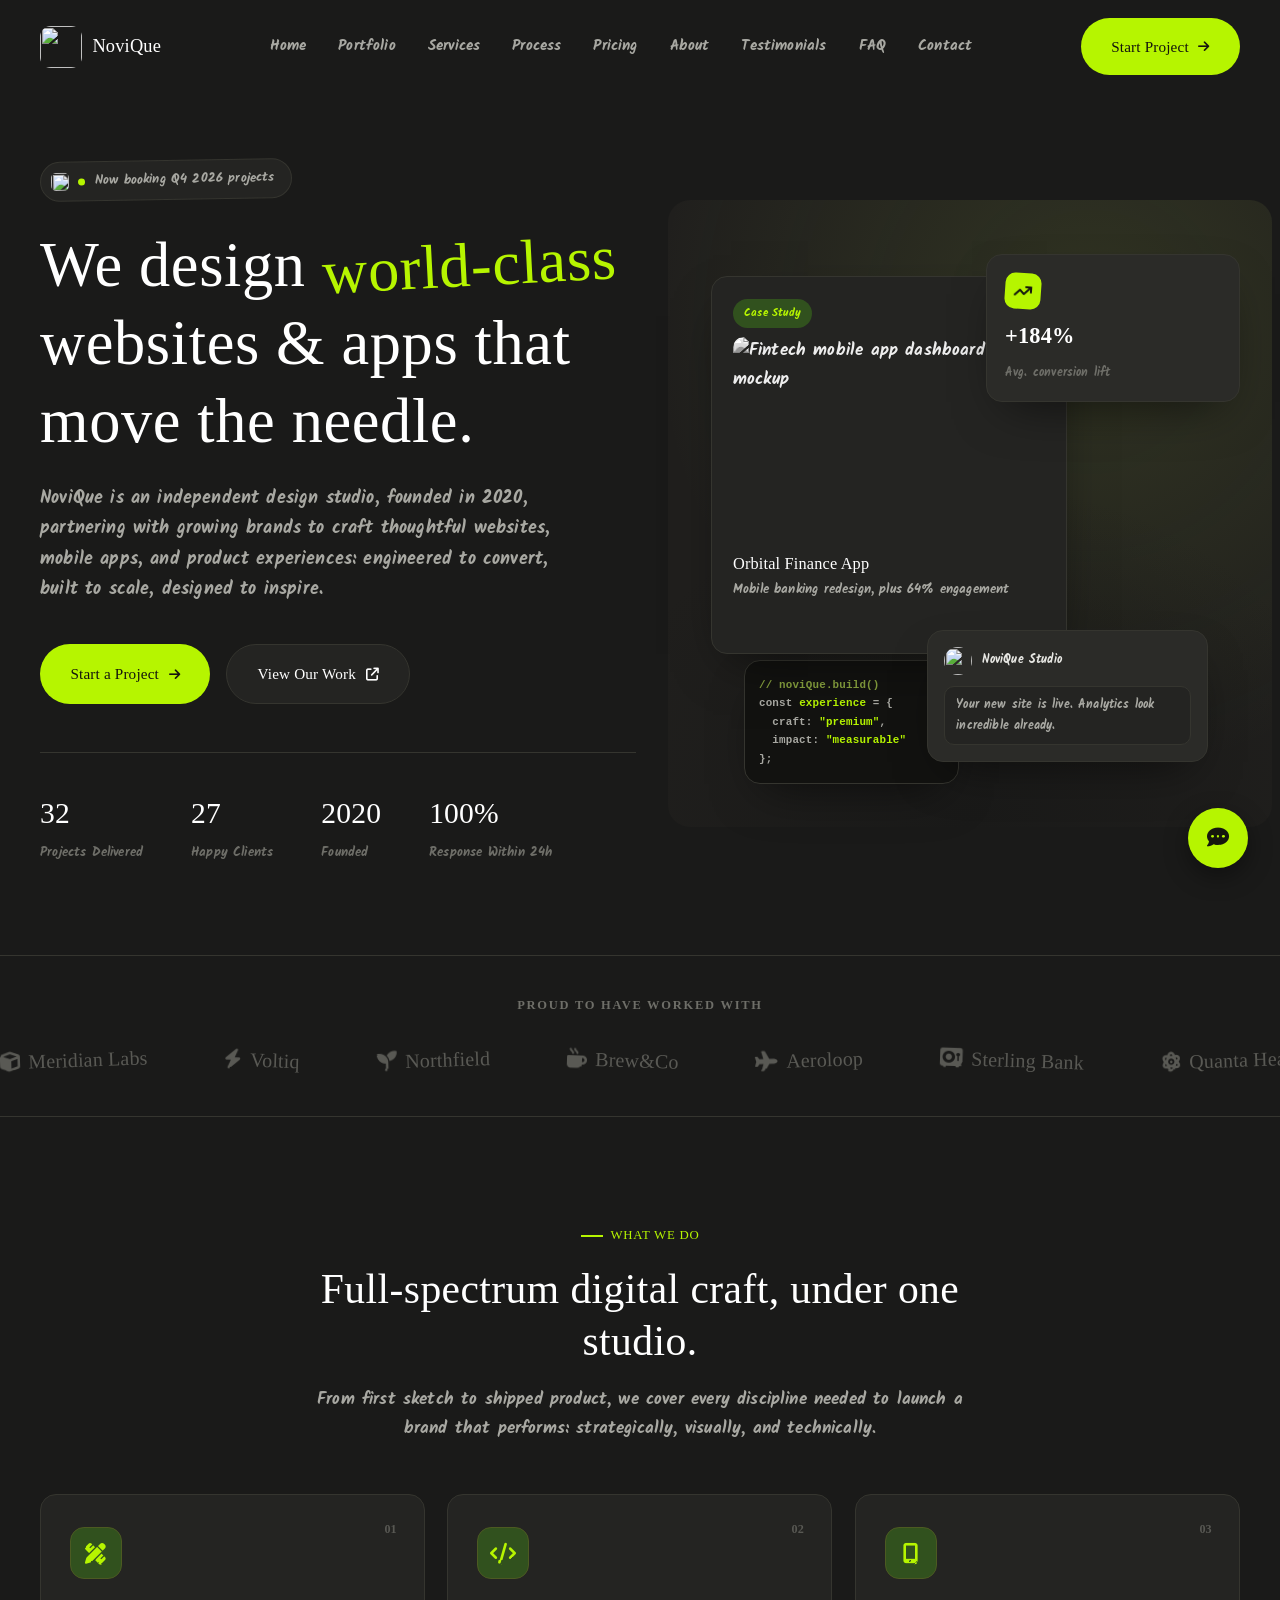
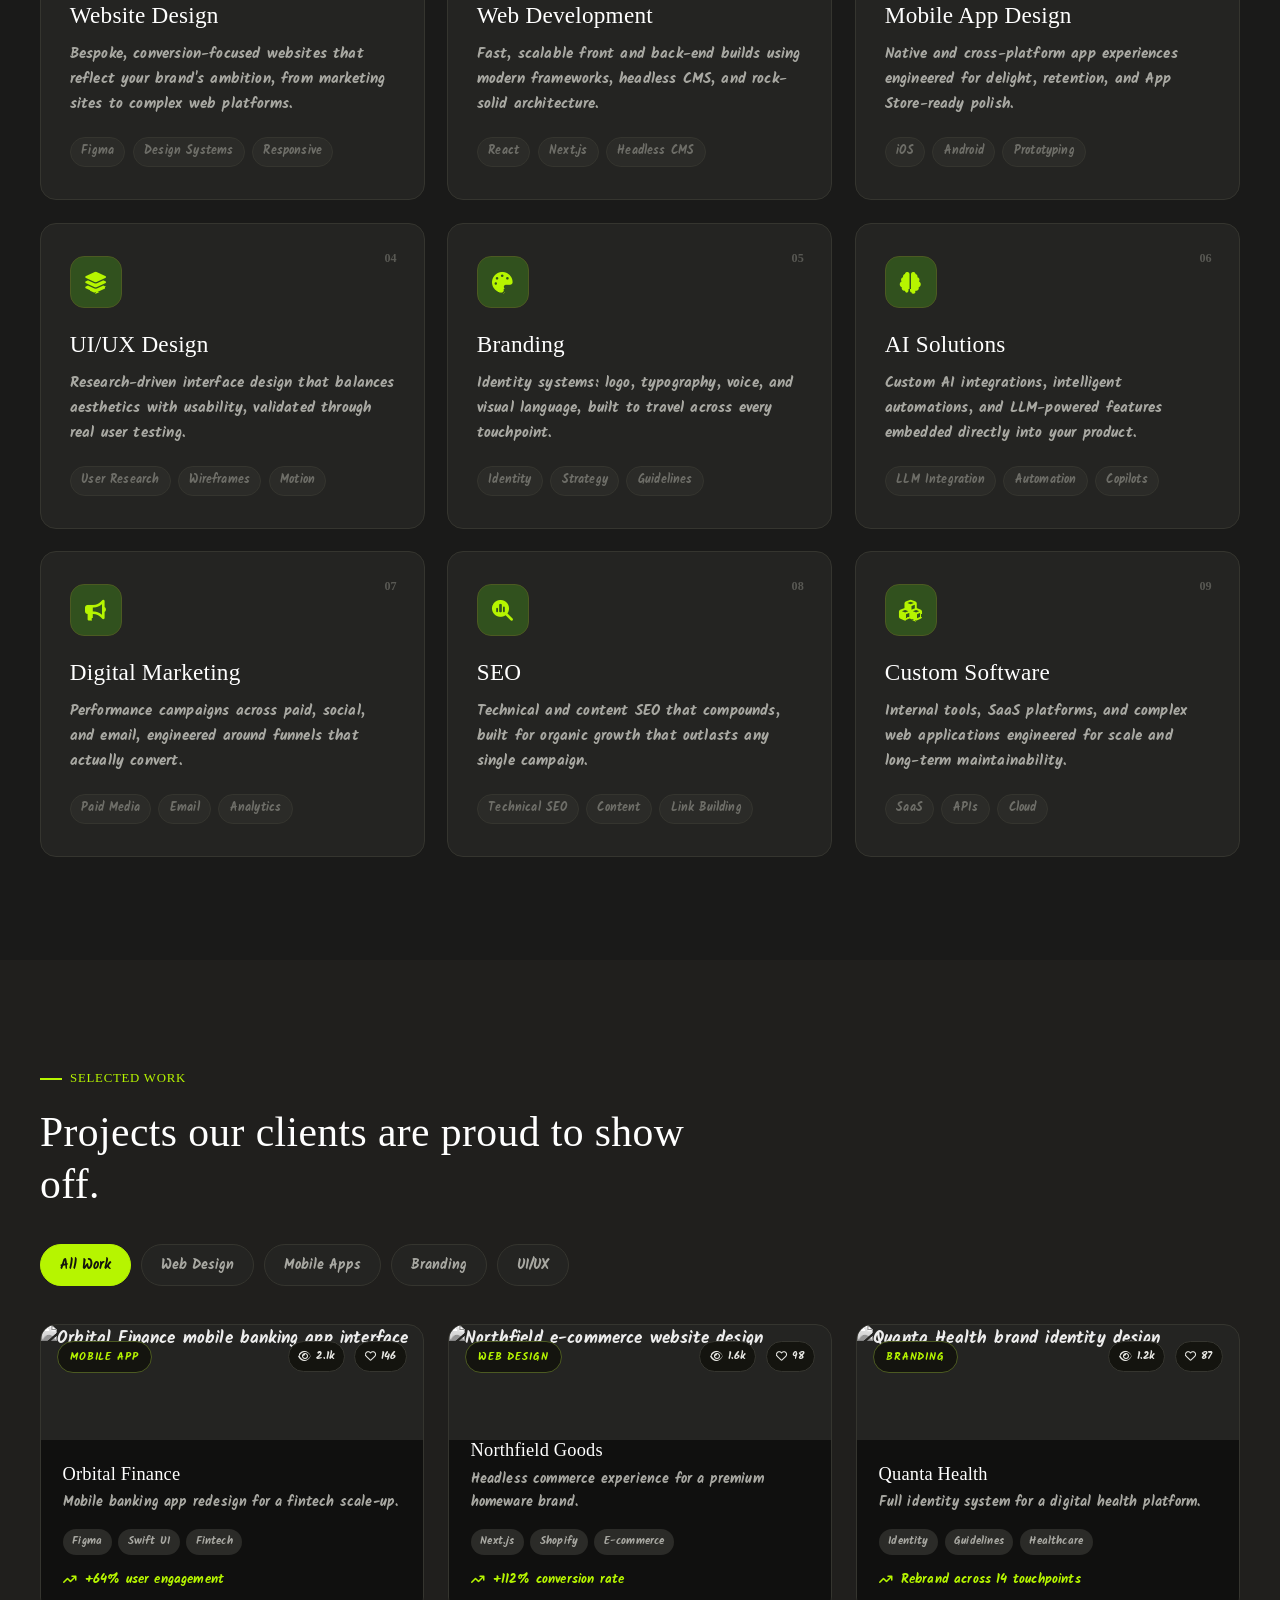
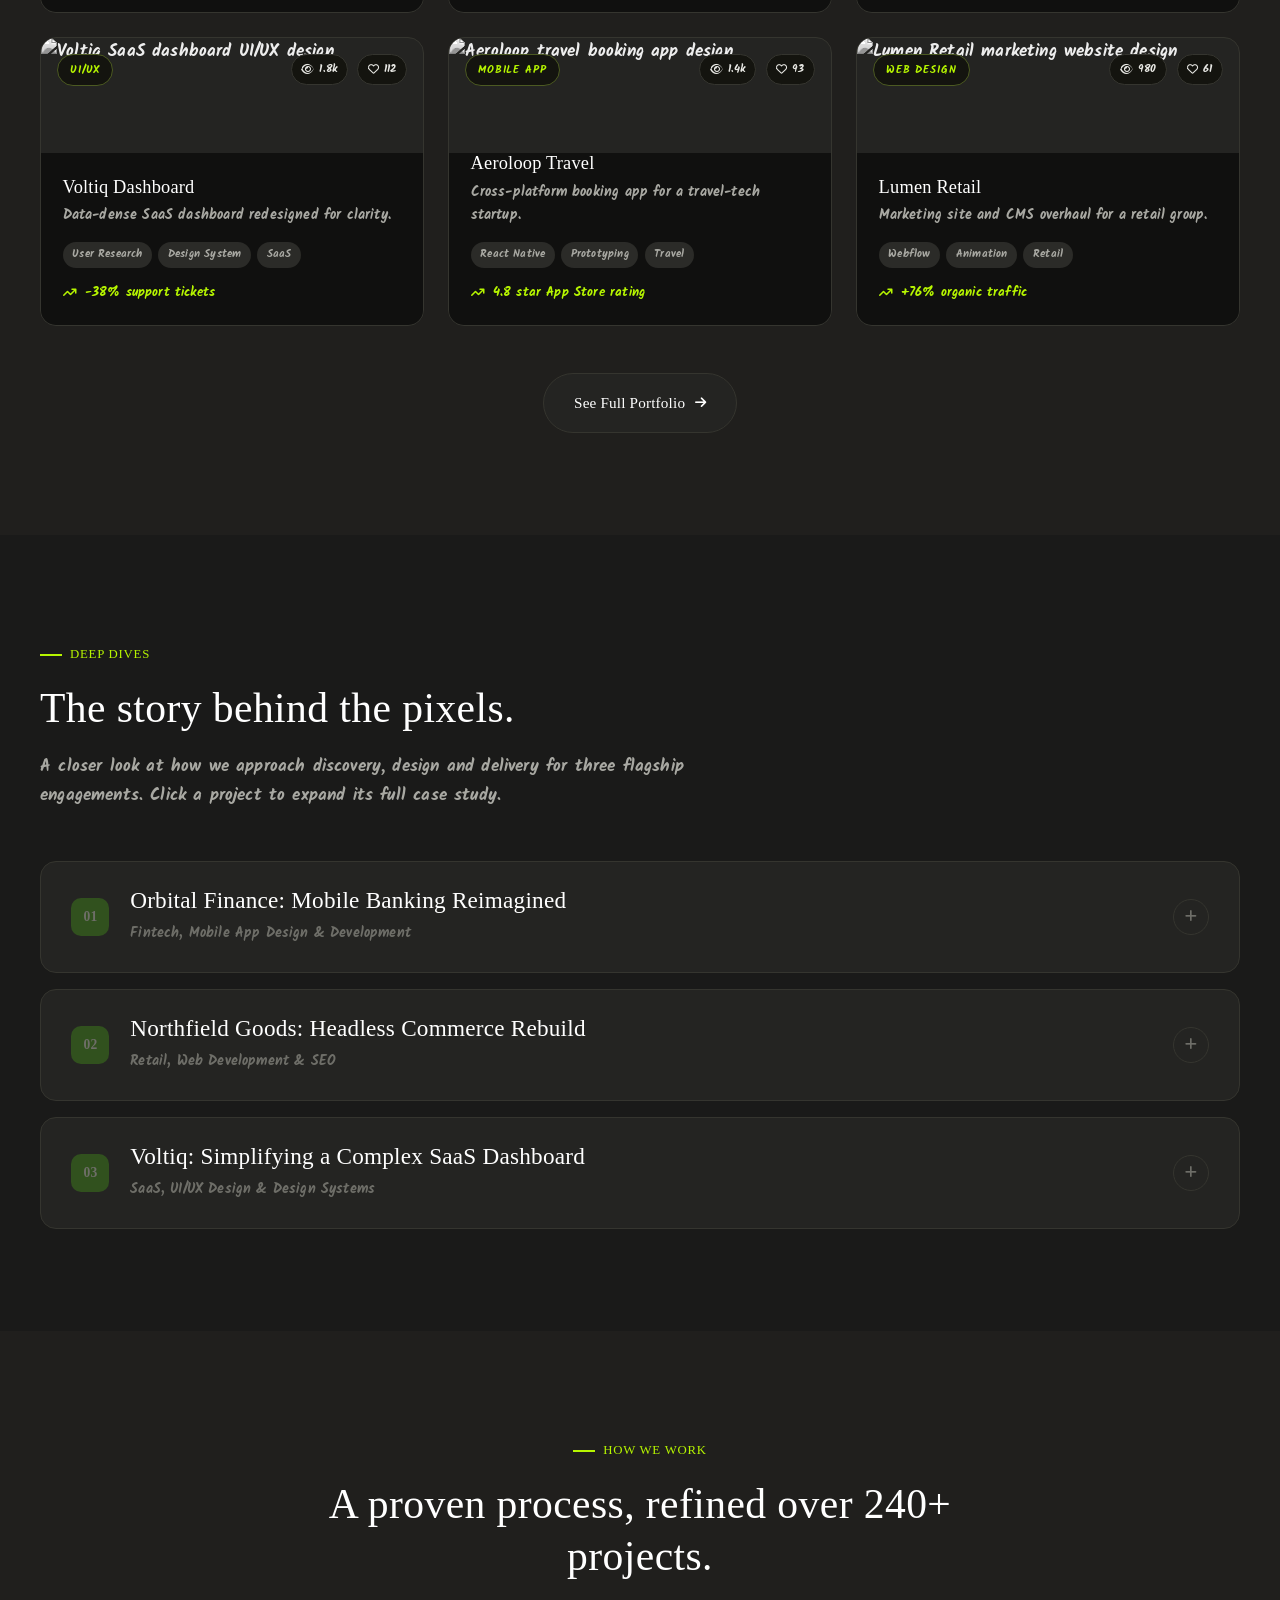
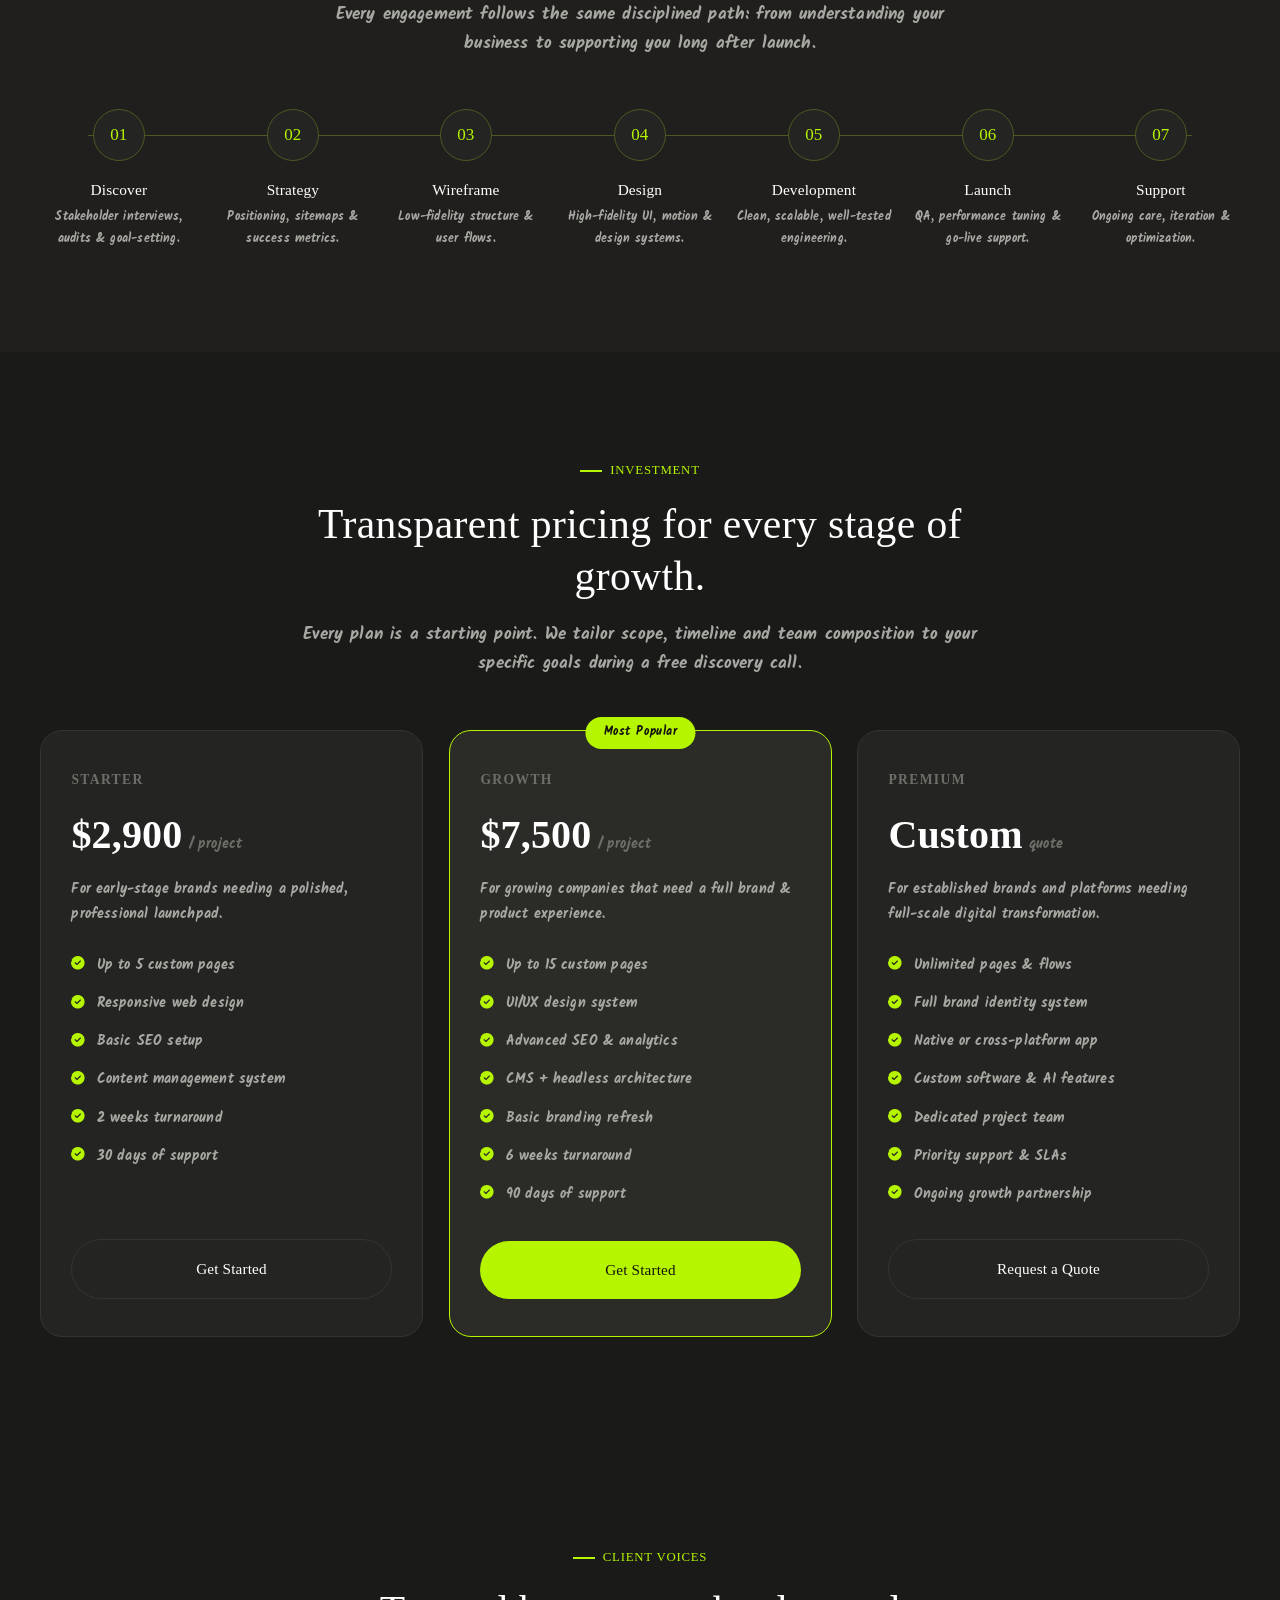
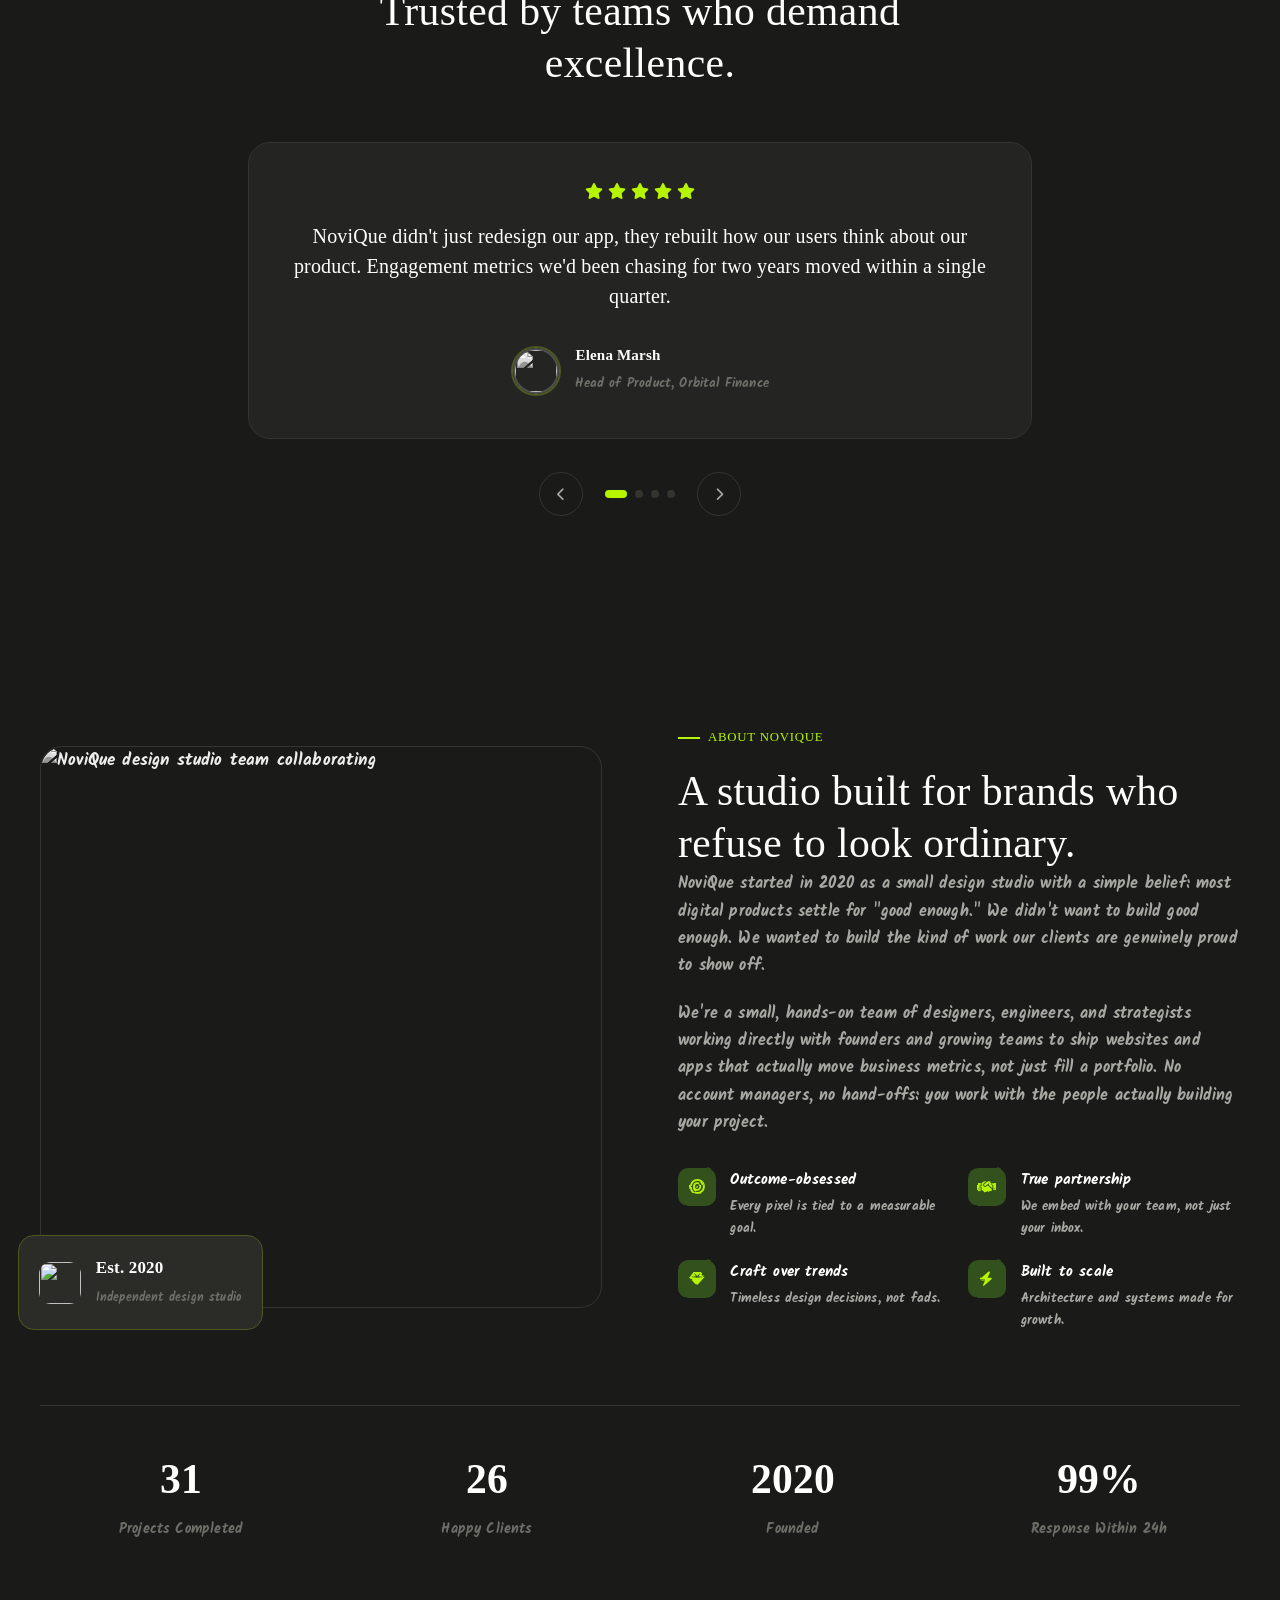
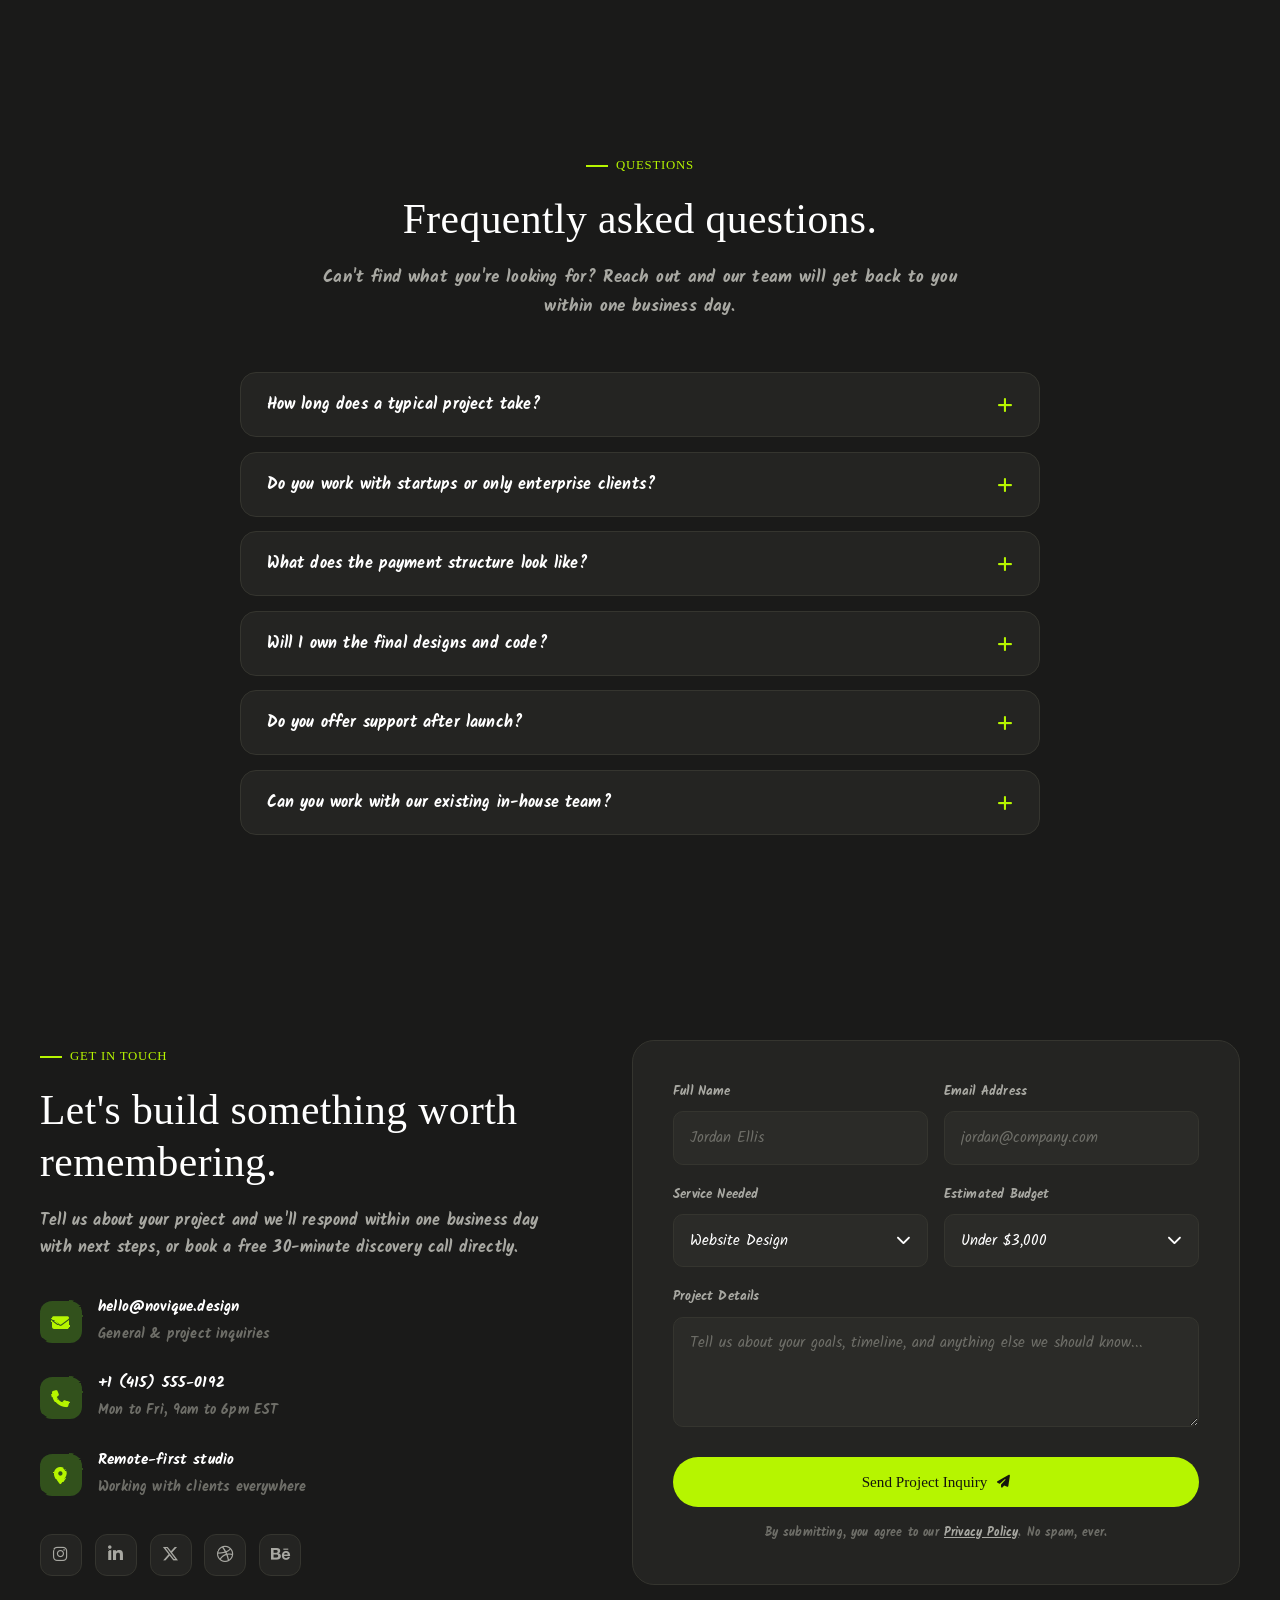
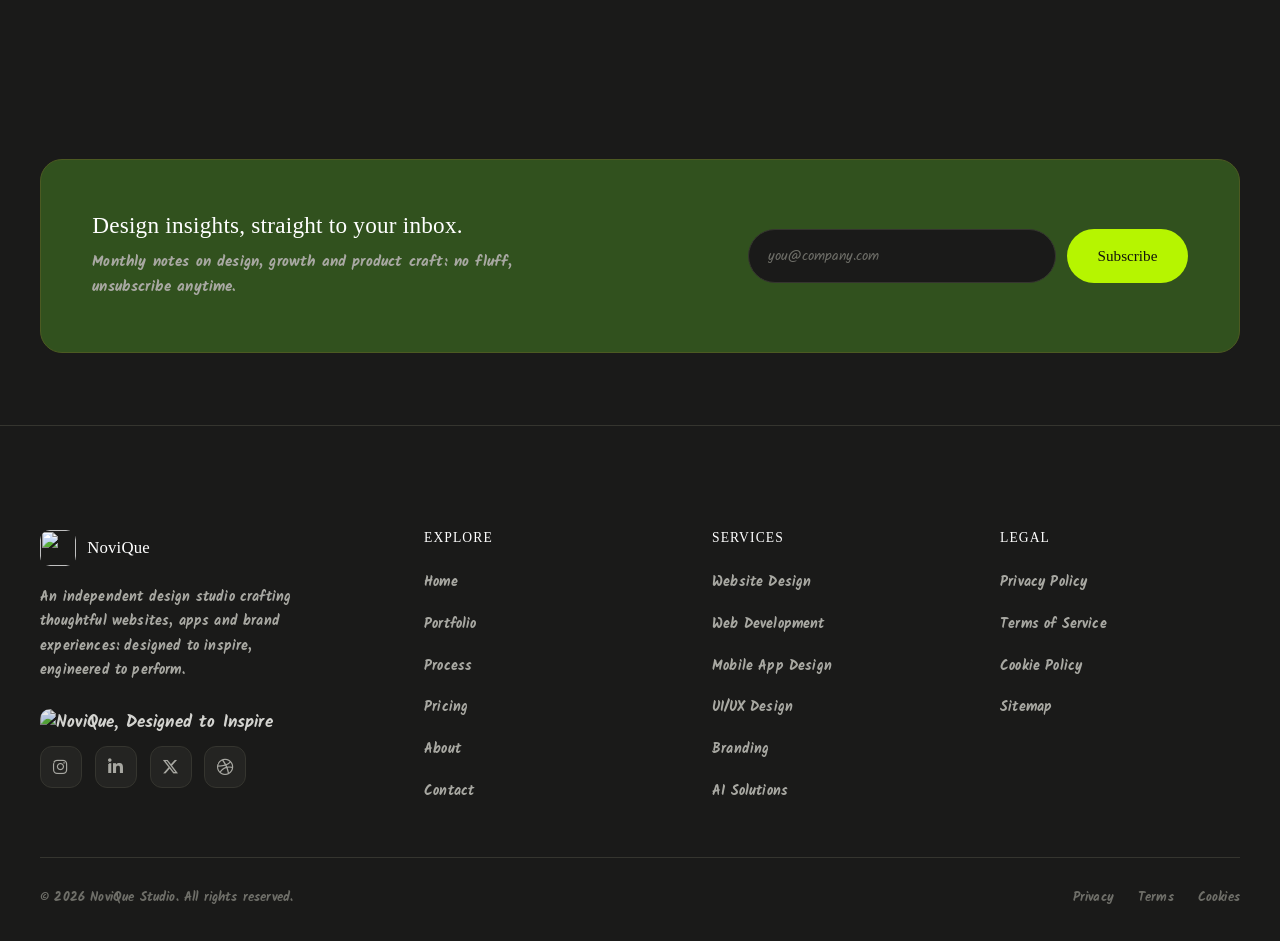
==== index.html @ 0d95e038 "Enhance button functionality in index.html Added event listeners for new chat and history buttons." ====
<!DOCTYPE html>
<html lang="en">
<head>
<meta charset="UTF-8">
<meta name="viewport" content="width=device-width, initial-scale=1.0, viewport-fit=cover">
<title>NoviQue - Designed to Inspire | Independent Design Studio</title>
<meta name="description" content="NoviQue is an independent design studio crafting thoughtful websites, apps, UI/UX, branding and digital experiences for growing brands. Designed to Inspire.">
<meta name="keywords" content="digital agency, web design, web development, UI UX design, branding, mobile app design, AI solutions, SEO, digital marketing">
<meta name="author" content="NoviQue">
<meta name="theme-color" content="#1A1A19">

<!-- Open Graph -->
<meta property="og:type" content="website">
<meta property="og:title" content="NoviQue - Designed to Inspire">
<meta property="og:description" content="An independent design studio crafting thoughtful websites, apps, UI/UX and branding for growing brands.">
<meta property="og:image" content="https://i.ibb.co/bZ2KDvg/banner-final.png">
<meta property="og:url" content="https://novique.design">
<meta property="og:site_name" content="NoviQue">

<!-- Twitter -->
<meta name="twitter:card" content="summary_large_image">
<meta name="twitter:title" content="NoviQue - Designed to Inspire">
<meta name="twitter:description" content="An independent design studio crafting thoughtful websites, apps, UI/UX and branding for growing brands.">
<meta name="twitter:image" content="https://i.ibb.co/bZ2KDvg/banner-final.png">

<!-- Favicon -->
<link rel="icon" type="image/png" href="https://i.ibb.co/PGpwKRRx/logo-final.png">
<link rel="apple-touch-icon" href="https://i.ibb.co/PGpwKRRx/logo-final.png">
<link rel="canonical" href="https://novique.design">

<!-- Fonts -->
<link rel="preconnect" href="https://fonts.googleapis.com">
<link rel="preconnect" href="https://fonts.gstatic.com" crossorigin>
<link href="https://fonts.googleapis.com/css2?family=Permanent+Marker&family=Kalam:wght@400;700&display=swap" rel="stylesheet">

<!-- Font Awesome -->
<link rel="stylesheet" href="https://cdnjs.cloudflare.com/ajax/libs/font-awesome/6.7.2/css/all.min.css" integrity="sha512-Evv84Mr4kqVGRNSgIGL/F/aIDqQb7xQ2vcrdIwxfjThSH8CSR7PBEakCr51Ck+w+/U6swU2Im1vVX0SVk9ABhg==" crossorigin="anonymous" referrerpolicy="no-referrer">

<!-- Spline 3D Viewer (web component, loaded async so it never blocks first paint) -->
<script type="module" src="https://unpkg.com/@splinetool/viewer@1.9.82/build/spline-viewer.js" async></script>

<style>
/* ============================================
   NOVIQUE - DESIGNED TO INSPIRE
   Solid Color Theme, Version 1.0 Final
   No gradients. No glassmorphism. No glow.
   Black / Green / White system.
   ============================================ */

:root{
  --bg: #1A1A19;
  --bg-soft: #201F1D;
  --bg-elevated: #242422;
  --bg-elevated-2: #2B2B28;
  --dark-green: #31511E;
  --olive: #859F3D;
  --lime: #B6F500;
  --white: #FFFFFF;

  --ink: #E8E8E4;
  --ink-dim: #A8A8A2;
  --ink-faint: #6E6E68;
  --border-soft: #35352F;
  --border-lime: #4C5A22;

  --font-display: 'Permanent Marker', cursive;
  --font-body: 'Kalam', cursive;

  --section-pad: clamp(4rem, 8vw, 7.5rem);
  --container: 1280px;
  --radius-sm: 10px;
  --radius-md: 16px;
  --radius-lg: 22px;
  --radius-full: 999px;

  --ease: cubic-bezier(0.16, 1, 0.3, 1);
  --ease-soft: cubic-bezier(0.4, 0, 0.2, 1);
}

*,*::before,*::after{ box-sizing: border-box; margin:0; padding:0; }

html{
  scroll-behavior: smooth;
  scroll-padding-top: 84px;
}

body{
  background: var(--bg);
  color: var(--ink);
  font-family: var(--font-body);
  font-weight: 700;
  font-size: 17px;
  line-height: 1.7;
  letter-spacing: 0.01em;
  overflow-x: hidden;
  position: relative;
  -webkit-font-smoothing: antialiased;
  -moz-osx-font-smoothing: grayscale;
}

@media (prefers-reduced-motion: reduce){
  *,*::before,*::after{
    animation-duration: 0.001ms !important;
    animation-iteration-count: 1 !important;
    transition-duration: 0.001ms !important;
    scroll-behavior: auto !important;
  }
}

img{ max-width:100%; display:block; }

/* Photo treatment: greyscale base photo, no color overlay.
   Only applies to real photographs (wrapped in .photo-fx). Logos, icons,
   avatars-that-are-brand-marks, and all other UI elements stay original. */
.photo-fx{
  position: relative;
  display: block;
  width: 100%;
  height: 100%;
  overflow: hidden;
}
.photo-fx img{
  filter: grayscale(1) contrast(1.05);
}
/* Match each photo context's existing corner rounding on the wrapper itself */
.card-main .photo-fx{ border-radius:10px; height:60%; margin-bottom:1rem; }
.card-main .photo-fx img{ height:100%; }
.case-body-inner .photo-fx{ border-radius: var(--radius-sm); }
.about-visual-frame .photo-fx{ border-radius: inherit; }
/* Circular photo contexts: testimonial avatars and the chat-card headshot */
.testi-person .photo-fx{
  width:50px; height:50px; display:inline-block;
  border-radius:50%; border:2px solid var(--border-lime);
}
.testi-person .photo-fx img{ width:100%; height:100%; }
.card-chat .photo-fx{
  width:28px; height:28px; display:inline-block; border-radius:50%;
}
.card-chat .photo-fx img{ width:100%; height:100%; }
a{ color: inherit; text-decoration: none; }
ul{ list-style: none; }
button{ font-family: inherit; cursor: pointer; border:none; background:none; color:inherit; }
input, textarea, select{ font-family: inherit; }
svg{ display:block; }

.container{
  max-width: var(--container);
  margin: 0 auto;
  padding: 0 clamp(1.25rem, 4vw, 2.5rem);
  position: relative;
  z-index: 1;
}

section{ position: relative; z-index: 1; }

::-webkit-scrollbar{ width: 10px; }
::-webkit-scrollbar-track{ background: var(--bg); }
::-webkit-scrollbar-thumb{
  background: var(--olive);
  border-radius: 10px;
  border: 2px solid var(--bg);
}
::-webkit-scrollbar-thumb:hover{ background: var(--lime); }
* { scrollbar-color: var(--olive) var(--bg); scrollbar-width: thin; }

::selection{ background: var(--lime); color: #111; }
::-moz-selection{ background: var(--lime); color: #111; }

html{ -webkit-tap-highlight-color: transparent; }
* { accent-color: var(--lime); }

a:focus-visible, button:focus-visible, input:focus-visible, textarea:focus-visible, select:focus-visible, [tabindex]:focus-visible{
  outline: 2px solid var(--lime);
  outline-offset: 3px;
  border-radius: 4px;
}

.skip-link{
  position:absolute; left:1rem; top:-60px; background:var(--lime); color:#111;
  padding:0.75rem 1.25rem; border-radius:8px; z-index:999; font-weight:700;
  transition: top .3s var(--ease);
}
.skip-link:focus{ top: 1rem; }

h1,h2,h3,h4,h5{
  font-family: var(--font-display);
  font-weight: 400;
  line-height: 1.25;
  letter-spacing: 0.01em;
  color: var(--white);
}
h1{ font-size: clamp(2.1rem, 5.2vw, 3.9rem); }
h2{ font-size: clamp(1.75rem, 3.6vw, 2.6rem); }
h3{ font-size: clamp(1.2rem, 2vw, 1.45rem); }
p{ color: var(--ink-dim); font-weight: 700; }

.eyebrow{
  display:inline-flex;
  align-items:center;
  gap:0.5rem;
  font-family: var(--font-display);
  font-size: 0.8rem;
  letter-spacing: 0.06em;
  text-transform: uppercase;
  color: var(--lime);
  font-weight: 400;
  margin-bottom: 1.1rem;
}
.eyebrow::before{
  content:'';
  width: 22px; height: 2px;
  background: var(--lime);
}

.section-head{
  max-width: 680px;
  margin-bottom: clamp(2.25rem, 4vw, 3.5rem);
}
.section-head.center{ margin-left:auto; margin-right:auto; text-align:center; }
.section-head p{ margin-top:1.1rem; font-size: 1.05rem; }

.reveal{
  opacity:0;
  transform: translateY(30px);
  transition: opacity .7s var(--ease), transform .7s var(--ease);
  will-change: transform, opacity;
}
.reveal.in-view{ opacity:1; transform: translateY(0); }
.reveal-scale{ opacity:0; transform: scale(0.94); transition: opacity .7s var(--ease), transform .7s var(--ease); }
.reveal-scale.in-view{ opacity:1; transform: scale(1); }
.stagger > *{ transition-delay: calc(var(--i, 0) * 80ms); }

/* ============ BACKGROUND BRAND WATERMARKS ============ */
/* Large, low-opacity banner logo used as a background texture element,
   tinted to sit flush with the page background rather than looking pasted on. */
.brand-watermark{
  position:absolute;
  pointer-events:none;
  z-index:0;
  opacity:0.05;
  filter: grayscale(1) brightness(1.6);
  user-select:none;
}
.brand-watermark img{ width:100%; height:auto; display:block; }

.hero .brand-watermark{
  top:50%; left:50%;
  width: min(1100px, 150vw);
  transform: translate(-50%,-50%);
}
.about .brand-watermark{
  top:0; right:-10%;
  width: 520px;
  opacity:0.045;
}
.contact .brand-watermark{
  bottom:-8%; left:-8%;
  width: 480px;
  opacity:0.045;
}
.site-footer{ position:relative; overflow:hidden; }
.site-footer .brand-watermark{
  bottom:-18%; left:50%;
  width: min(1400px, 180vw);
  transform: translateX(-50%);
  opacity:0.05;
}
@media (max-width:760px){
  .brand-watermark{ opacity:0.04; }
  .hero .brand-watermark{ width: 160vw; }
  .about .brand-watermark, .contact .brand-watermark{ display:none; }
  .site-footer .brand-watermark{ width: 220vw; }
}

/* ============ ICON ANIMATION SYSTEM ============ */
/* Scroll-in pop animation (not part of Font Awesome's Animate set, kept custom). */
@keyframes iconPop{
  0%{ transform: scale(0.5) rotate(-8deg); opacity:0; }
  60%{ transform: scale(1.12) rotate(3deg); opacity:1; }
  100%{ transform: scale(1) rotate(0deg); opacity:1; }
}
.icon-anim{ animation: iconPop .5s var(--ease-soft) both; }

/* Font Awesome's real fa-beat / fa-bounce / fa-shake / fa-spin / fa-fade animations
   ship from the Font Awesome CDN stylesheet loaded in <head> and are applied directly
   via fa-beat / fa-bounce / fa-shake / fa-spin / fa-fade classes on each <i> icon.
   Tuned durations/scale per icon using Font Awesome's official CSS custom properties. */
.fa-beat{ --fa-animation-duration: 1.6s; --fa-beat-scale: 1.15; }
.fa-bounce{ --fa-animation-duration: 1.4s; }
.fa-shake{ --fa-animation-duration: 2.4s; }
.fa-spin{ --fa-animation-duration: 3s; }
.fa-fade{ --fa-animation-duration: 2.6s; --fa-fade-opacity: 0.4; }

/* Extra "doodle flourish" wiggle used on hover for interactive icons site-wide
   (nav links, buttons, service icons, chatbot icons). Separate from the FA
   always-on animations above, this only plays on :hover / .icon-flourish-active
   so it reads as a deliberate reaction rather than constant motion. */
@keyframes iconFlourish{
  0%{ transform: rotate(0deg) scale(1); }
  20%{ transform: rotate(-14deg) scale(1.12); }
  45%{ transform: rotate(10deg) scale(1.08); }
  70%{ transform: rotate(-6deg) scale(1.1); }
  100%{ transform: rotate(0deg) scale(1); }
}
.icon-flourish{ display:inline-block; transform-origin:50% 55%; }
a:hover > .icon-flourish,
button:hover > .icon-flourish,
.icon-flourish-active{
  animation: iconFlourish .55s var(--ease-soft) both;
}
/* Applies the same flourish to every Font Awesome icon that lives directly
   inside a link, button, or icon-badge wrapper, so nav items, CTAs, service
   icons and stat icons all react on hover without needing markup changes. */
a:hover > i.fa-solid, a:hover > i.fa-regular, a:hover > i.fa-brands,
button:hover > i.fa-solid, button:hover > i.fa-regular, button:hover > i.fa-brands,
.service-icon:hover > i, .card-stat .icon:hover > i,
.about-value:hover > i, .contact-detail:hover > i{
  animation: iconFlourish .55s var(--ease-soft) both;
}
@media (prefers-reduced-motion: reduce){
  .icon-flourish, a:hover > .icon-flourish, button:hover > .icon-flourish,
  a:hover > i.fa-solid, a:hover > i.fa-regular, a:hover > i.fa-brands,
  button:hover > i.fa-solid, button:hover > i.fa-regular, button:hover > i.fa-brands,
  .service-icon:hover > i, .card-stat .icon:hover > i,
  .about-value:hover > i, .contact-detail:hover > i{ animation:none !important; }
}

/* Buttons */
.btn{
  position: relative;
  display: inline-flex;
  align-items: center;
  justify-content:center;
  gap: 0.6rem;
  font-family: var(--font-display);
  font-weight: 400;
  font-size: 0.95rem;
  padding: 1rem 1.9rem;
  border-radius: var(--radius-full);
  transition: transform .3s var(--ease), background .25s var(--ease), border-color .25s var(--ease);
  white-space: nowrap;
}
.btn-primary{
  background: var(--lime);
  color: #14150C;
}
.btn-primary:hover{
  background: #C7FF33;
  transform: translateY(-2px);
}
.btn-outline{
  background: var(--bg-elevated);
  color: var(--white);
  border: 1px solid var(--border-soft);
}
.btn-outline:hover{
  border-color: var(--lime);
  background: var(--bg-elevated-2);
  transform: translateY(-2px);
}
.btn-sm{ padding: 0.7rem 1.35rem; font-size: 0.85rem; }
.btn-block{ width: 100%; }
.btn .fa-solid, .btn .fa-regular{ font-size: 0.85em; transition: transform .3s cubic-bezier(.34,1.56,.64,1); }
.btn:hover .fa-arrow-right{ transform: translateX(4px); }
.btn:hover .fa-arrow-up-right-from-square{ transform: translate(2px,-2px) scale(1.08); }
.btn:active{ transform: scale(0.97); }

/* Loader */
#loader{
  position: fixed; inset:0; z-index: 9999;
  background: var(--bg);
  display:flex; align-items:center; justify-content:center;
  transition: opacity .6s var(--ease), visibility .6s var(--ease);
}
#loader.hidden{ opacity:0; visibility:hidden; pointer-events:none; }
.loader-inner{ display:flex; flex-direction:column; align-items:center; gap:1.5rem; }
.loader-logo{
  width: 60px; height:60px; border-radius: 16px;
  animation: loaderPulse 1.4s ease-in-out infinite;
}
@keyframes loaderPulse{
  0%,100%{ transform: scale(1); opacity:1; }
  50%{ transform: scale(1.06); opacity:0.7; }
}
.loader-bar{
  width: 180px; height: 3px; background: var(--bg-elevated);
  border-radius: 10px; overflow:hidden; position:relative;
}
.loader-bar::after{
  content:'';
  position:absolute; left:0; top:0; bottom:0; width:40%;
  background: var(--lime);
  border-radius: 10px;
  animation: loaderSlide 1.1s ease-in-out infinite;
}
@keyframes loaderSlide{
  0%{ left:-40%; }
  100%{ left:100%; }
}
.loader-text{ font-family: var(--font-display); font-size:0.72rem; letter-spacing:0.24em; color: var(--ink-faint); text-transform:uppercase; }

/* ============ NAVBAR ============ */
.navbar{
  position: fixed; top:0; left:0; right:0; z-index: 500;
  padding: 1.1rem 0;
  transition: padding .35s var(--ease), background .35s var(--ease), border-color .35s var(--ease);
  border-bottom: 1px solid transparent;
  background: var(--bg);
}
.navbar.scrolled{
  padding: 0.7rem 0;
  border-bottom: 1px solid var(--border-soft);
}
.nav-inner{
  display:flex; align-items:center; justify-content:space-between;
  gap: 1.5rem;
}
.nav-logo{ display:flex; align-items:center; gap:0.65rem; }
.nav-logo-mark{
  height: 42px; width: 42px; border-radius:11px;
  transition: transform .4s cubic-bezier(.34,1.56,.64,1);
  flex-shrink:0;
}
.nav-logo-text{
  font-family: var(--font-display);
  font-size: 1.15rem;
  font-weight: 400;
  letter-spacing: 0.01em;
  color: var(--white);
}
.nav-logo:hover .nav-logo-mark{ transform: scale(1.06) rotate(-4deg); }
@media (max-width:520px){
  .nav-logo-text{ display:none; }
  .nav-logo-mark{ height:38px; width:38px; }
}

.nav-links{
  display:flex; align-items:center; gap: 2rem;
  font-size: 0.92rem; font-weight:700;
}
.nav-links a{
  position:relative; color: var(--ink-dim);
  padding: 0.3rem 0;
  transition: color .25s var(--ease-soft);
}
.nav-links a::after{
  content:''; position:absolute; left:0; bottom:-2px; width:0; height:2px;
  background: var(--lime); transition: width .3s var(--ease);
}
.nav-links a:hover{ color: var(--white); }
.nav-links a:hover::after{ width:100%; }

.nav-cta{ display:flex; align-items:center; gap:1rem; }
.nav-toggle{
  display:none; align-items:center; justify-content:center;
  position:relative; width:26px; height:26px; z-index:501;
  transition: transform .15s var(--ease-soft);
}
.nav-toggle:active{ transform: scale(0.88); }
.nav-toggle-icon{
  position:absolute; top:50%; left:50%;
  font-size:1.3rem; color: var(--white);
  transform: translate(-50%,-50%) rotate(0deg) scale(1);
  opacity:1;
  transition: transform .4s cubic-bezier(.34,1.56,.64,1), opacity .25s var(--ease);
}
.nav-toggle .icon-close{
  opacity:0;
  transform: translate(-50%,-50%) rotate(-90deg) scale(0.5);
}
.nav-toggle.open .icon-open{
  opacity:0;
  transform: translate(-50%,-50%) rotate(90deg) scale(0.5);
}
.nav-toggle.open .icon-close{
  opacity:1;
  transform: translate(-50%,-50%) rotate(0deg) scale(1);
}

@media (max-width: 980px){
  .nav-links{
    position: fixed; inset: 0 0 0 auto; width: min(80vw, 320px);
    background: var(--bg-elevated);
    flex-direction:column; align-items:flex-start; justify-content:center;
    gap: 1.6rem; padding: 2rem 2.2rem;
    transform: translateX(100%); transition: transform .4s var(--ease);
    border-left: 1px solid var(--border-soft);
  }
  .nav-links.open{ transform: translateX(0); }
  .nav-links a{ font-size:1.1rem; }
  .nav-toggle{ display:flex; }
  .nav-cta .btn-primary{ display:none; }
  .nav-links .mobile-cta{ display:inline-flex; margin-top:0.5rem; }
}
.nav-links .mobile-cta{ display:none; }

/* ============ HERO ============ */
.hero{
  padding: clamp(7rem,13vw,10rem) 0 clamp(3.5rem,7vw,5.5rem);
  position: relative;
  overflow: hidden;
}
.hero-grid{
  display:grid; grid-template-columns: 1.05fr 0.95fr;
  gap: clamp(2rem,5vw,4rem);
  align-items:center;
}
.hero-badge{
  display:inline-flex; align-items:center; gap:0.6rem;
  padding: 0.5rem 1rem 0.5rem 0.6rem;
  border-radius: var(--radius-full);
  background: var(--bg-elevated); border:1px solid var(--border-soft);
  font-size:0.82rem; color: var(--ink-dim); margin-bottom: 1.6rem;
}
.hero-badge img{ height:18px; width:18px; border-radius:5px; }
.hero-badge .dot{
  width:7px; height:7px; border-radius:50%; background: var(--lime);
  animation: dotPulse 1.8s ease-in-out infinite;
}
@keyframes dotPulse{ 0%,100%{ opacity:1; } 50%{ opacity:0.3; } }

.hero h1{ margin-bottom: 1.5rem; }
.hero h1 .accent{
  color: var(--lime);
  display:inline-block;
  transform: rotate(-3deg);
}
.hero-sub{
  font-size: clamp(1rem, 1.4vw, 1.15rem);
  max-width: 540px; margin-bottom: 2.4rem;
  color: var(--ink-dim);
}
.hero-actions{ display:flex; flex-wrap:wrap; gap:1rem; margin-bottom: 3rem; }

.hero-stats{
  display:flex; flex-wrap:wrap; gap: clamp(1.5rem,4vw,3rem);
  padding-top: 2.2rem; border-top: 1px solid var(--border-soft);
}
.hero-stat b{
  display:block; font-family: var(--font-display); font-size: 1.85rem;
  color: var(--white); font-weight:400;
}
.hero-stat span{ font-size:0.8rem; color: var(--ink-faint); }

.hero-visual{
  position:relative; height: clamp(400px, 46vw, 540px);
}

/* ---------- 3D Spline scene: ambient signature backdrop behind the floating cards ---------- */
.hero-3d{
  position:absolute;
  inset: -8% -6%;
  z-index: 1;
  border-radius: var(--radius-lg);
  overflow: hidden;
  background: radial-gradient(120% 120% at 70% 20%, rgba(134,159,61,0.16), transparent 60%), var(--bg-soft);
  pointer-events: none;
}
.hero-3d spline-viewer{
  width: 100%; height: 100%; display:block;
  --spline-icon-color: var(--lime);
  filter: saturate(1.05);
  opacity: 0;
  transition: opacity 1.1s var(--ease);
}
.hero-3d spline-viewer.spline-ready{ opacity: 1; }
.hero-3d::after{
  /* soft vignette so the scene recedes into the page rather than reading as a pasted iframe */
  content:'';
  position:absolute; inset:0;
  background: radial-gradient(120% 100% at 50% 100%, var(--bg) 0%, transparent 55%);
  pointer-events:none;
}
.hero-3d-fallback{
  position:absolute; inset:0;
  display:flex; align-items:center; justify-content:center;
  background:
    radial-gradient(60% 60% at 30% 30%, rgba(182,245,0,0.10), transparent 65%),
    radial-gradient(50% 50% at 75% 70%, rgba(49,81,30,0.35), transparent 70%),
    var(--bg-soft);
}
.hero-3d-fallback .orb{
  position:absolute; border-radius:50%;
  background: linear-gradient(160deg, var(--olive), var(--dark-green));
  filter: blur(2px);
  animation: orbFloat 8s ease-in-out infinite;
  box-shadow: 0 0 60px rgba(182,245,0,0.15);
}
.hero-3d-fallback .orb.o1{ width:180px; height:180px; top:12%; left:14%; animation-delay:0s; }
.hero-3d-fallback .orb.o2{ width:110px; height:110px; bottom:16%; right:18%; background: linear-gradient(160deg, var(--lime), var(--olive)); animation-delay:1.4s; }
.hero-3d-fallback .orb.o3{ width:70px; height:70px; bottom:32%; left:38%; background: var(--bg-elevated-2); border:1px solid var(--border-lime); animation-delay:0.7s; }
@keyframes orbFloat{
  0%,100%{ transform: translateY(0) scale(1); }
  50%{ transform: translateY(-18px) scale(1.03); }
}

@media (prefers-reduced-motion: reduce){
  .hero-3d spline-viewer{ display:none; }
  .hero-3d-fallback{ display:flex !important; }
  .hero-3d-fallback .orb{ animation:none; }
}
@media (max-width: 640px){
  .hero-3d{ display:none; } /* keep mobile light & fast — cards alone carry the hero */
}

.hero-card{
  position:absolute; border-radius: var(--radius-md);
  background: var(--bg-elevated);
  border: 1px solid var(--border-soft);
  overflow:hidden;
  animation: floatCard 7s ease-in-out infinite;
  box-shadow: 0 20px 50px -20px rgba(0,0,0,0.6);
}
@keyframes floatCard{
  0%,100%{ transform: translateY(0px) rotate(var(--rot,0deg)); }
  50%{ transform: translateY(-14px) rotate(var(--rot,0deg)); }
}
.card-main{
  width:66%; height:70%; top:6%; left:2%; z-index:3;
  --rot:-2deg; animation-delay:0s;
  padding: 1.3rem;
}
.card-main img{ border-radius:10px; width:100%; height:60%; object-fit:cover; margin-bottom:1rem; }
.card-main .tag{
  display:inline-block; font-size:0.7rem; padding:0.3rem 0.7rem; border-radius:20px;
  background: var(--dark-green); color: var(--lime); font-weight:700; margin-bottom:0.6rem;
}
.card-main h4{ font-size:1.02rem; color:var(--white); margin-bottom:0.3rem; font-family: var(--font-display); }
.card-main p{ font-size:0.8rem; margin:0; }

.card-stat{
  width:47%; top:2%; right:0; z-index:4;
  --rot:3deg; animation-delay: 0.6s;
  padding:1.1rem; display:flex; flex-direction:column; gap:0.5rem;
  background: var(--bg-elevated-2);
}
.card-stat .icon{
  width:36px; height:36px; border-radius:10px; background: var(--lime);
  display:flex; align-items:center; justify-content:center; color:#14150C; font-size:1rem;
}
.card-stat b{ font-family: var(--font-display); font-size:1.4rem; color:var(--white); }
.card-stat span{ font-size:0.75rem; color: var(--ink-faint); }

.card-chat{
  width:52%; bottom:4%; right:6%; z-index:5;
  --rot:-4deg; animation-delay:1.1s;
  padding:1rem; background: var(--bg-elevated-2);
}
.card-chat .row{ display:flex; align-items:center; gap:0.6rem; margin-bottom:0.7rem; }
.card-chat img{ width:28px; height:28px; border-radius:50%; }
.card-chat .row span{ font-size:0.78rem; color: var(--ink); font-weight:700; }
.card-chat .bubble{
  font-size:0.75rem; background: var(--bg-elevated); padding:0.5rem 0.7rem; border-radius:10px;
  color: var(--ink-dim); border:1px solid var(--border-soft);
}

.card-code{
  width:40%; bottom:0%; left:8%; z-index:2;
  --rot:5deg; animation-delay:1.6s;
  padding:0.9rem; background: #121210;
  font-family: 'Courier New', monospace; font-size:0.68rem; line-height:1.7;
}
.card-code .l1{ color:var(--olive); }
.card-code .l2{ color:var(--lime); }
.card-code .l3{ color:var(--ink-dim); }

@media (max-width: 980px){
  .hero-grid{ grid-template-columns: 1fr; }
  .hero-visual{ height: 400px; margin-top: 2rem; }
  .hero-stats{ gap: 1.5rem 2rem; }
}
@media (max-width: 560px){
  .hero-actions{ flex-direction:column; align-items:stretch; }
  .hero-actions .btn{ width:100%; }
  .hero-visual{ height: 340px; }
  .card-code{ display:none; }
}

/* ============ TRUST STRIP ============ */
.trust-strip{
  padding: 2.4rem 0;
  border-top: 1px solid var(--border-soft);
  border-bottom: 1px solid var(--border-soft);
  overflow: hidden;
}
.trust-label{
  text-align:center; font-size:0.78rem; letter-spacing:0.14em; text-transform:uppercase;
  color: var(--ink-faint); margin-bottom: 1.7rem; font-family: var(--font-display);
}
.trust-track{
  display:flex; gap: clamp(2.5rem,6vw,5rem); align-items:center;
  animation: scrollTrack 26s linear infinite;
  width: max-content;
}
.trust-track span{
  font-family: var(--font-display); font-size: 1.25rem; font-weight:400;
  color: var(--ink-faint); opacity:0.75; white-space:nowrap;
  display:flex; align-items:center; gap:0.5rem;
  transition: opacity .25s var(--ease), color .25s var(--ease);
}
.trust-track span:hover{ opacity:1; color:var(--ink); }
@keyframes scrollTrack{
  0%{ transform: translateX(0); }
  100%{ transform: translateX(-50%); }
}

/* ============ SERVICES ============ */
.services{ padding: var(--section-pad) 0; }
.services-grid{
  display:grid; grid-template-columns: repeat(3, 1fr); gap: 1.4rem;
}
.service-card{
  position:relative; padding: 2rem 1.8rem;
  background: var(--bg-elevated);
  border: 1px solid var(--border-soft);
  border-radius: var(--radius-md);
  transition: transform .4s var(--ease), border-color .3s var(--ease);
}
.service-card:hover{
  transform: translateY(-6px);
  border-color: var(--lime);
}
.service-icon{
  width:52px; height:52px; border-radius:14px;
  background: var(--dark-green);
  border: 1px solid var(--border-lime);
  display:flex; align-items:center; justify-content:center;
  font-size: 1.3rem; color: var(--lime); margin-bottom: 1.4rem;
  transition: transform .35s var(--ease-soft);
}
.service-card:hover .service-icon{ transform: scale(1.1) rotate(-6deg); }
.service-card h3{ margin-bottom: 0.7rem; }
.service-card p{ font-size:0.93rem; margin-bottom:1.2rem; }
.service-tags{ display:flex; flex-wrap:wrap; gap:0.45rem; }
.service-tags span{
  font-size:0.72rem; padding: 0.28rem 0.65rem; border-radius: 20px;
  background: var(--bg-elevated-2); border:1px solid var(--border-soft); color: var(--ink-faint);
}
.service-num{
  position:absolute; top:1.5rem; right:1.7rem; font-family: var(--font-display);
  font-size:0.76rem; color: var(--ink-faint); opacity:0.7;
}

@media (max-width: 980px){ .services-grid{ grid-template-columns: repeat(2,1fr); } }
@media (max-width: 620px){ .services-grid{ grid-template-columns: 1fr; } }

/* ============ PORTFOLIO ============ */
.portfolio{ padding: var(--section-pad) 0; background: var(--bg-soft); }
.portfolio-head{
  display:flex; flex-wrap:wrap; align-items:flex-end; justify-content:space-between; gap:2rem;
  margin-bottom: 2.4rem;
}
.portfolio-head .section-head{ margin-bottom:0; }
.filter-bar{
  display:flex; flex-wrap:wrap; gap:0.6rem;
}
.filter-btn{
  padding: 0.6rem 1.2rem; border-radius: var(--radius-full);
  background: var(--bg-elevated); border:1px solid var(--border-soft);
  font-size:0.85rem; color: var(--ink-dim); font-weight:700;
  transition: all .3s var(--ease); white-space:nowrap;
}
.filter-btn:hover{ color: var(--white); border-color: var(--lime); transform: translateY(-2px); }
.filter-btn:active{ transform: scale(0.96); }
.filter-btn.active{
  background: var(--lime); color:#14150C; border-color: var(--lime);
}

.portfolio-grid{
  display:grid; grid-template-columns: repeat(3, 1fr); gap: 1.5rem;
}
.project-card{
  position:relative; border-radius: var(--radius-md); overflow:hidden;
  background: var(--bg-elevated); border:1px solid var(--border-soft);
  transition: transform .45s var(--ease), border-color .3s var(--ease);
  cursor:pointer;
}
.project-card.hide{ display:none; }
.project-card:hover{
  transform: translateY(-8px);
  border-color: var(--lime);
}
.project-media{ position:relative; overflow:hidden; aspect-ratio: 4/3; }
.project-media img{
  width:100%; height:100%; object-fit:cover;
  transition: transform .6s var(--ease);
}
.project-card:hover .project-media img{ transform: scale(1.06); }
.project-media::after{
  content:''; position:absolute; inset:0; top:40%;
  background: #0F0F0E;
  opacity: 0.94;
}
.project-cat{
  position:absolute; top:1rem; left:1rem; z-index:2;
  font-size:0.68rem; font-weight:700; letter-spacing:0.08em; text-transform:uppercase;
  padding:0.35rem 0.75rem; border-radius:20px;
  background: #14140F;
  color: var(--lime); border:1px solid var(--border-lime);
}
.project-stats-mini{
  position:absolute; top:1rem; right:1rem; z-index:2; display:flex; gap:0.6rem;
}
.project-stats-mini span{
  font-size:0.7rem; color: var(--ink); background: #14140F;
  padding:0.32rem 0.6rem; border-radius:20px;
  display:flex; align-items:center; gap:0.3rem; border:1px solid var(--border-soft);
}
.project-info{
  position:absolute; bottom:0; left:0; right:0; z-index:2; padding: 1.25rem 1.35rem;
}
.project-info h3{ margin-bottom:0.35rem; font-size:1.15rem; }
.project-info p{ font-size:0.85rem; margin-bottom:0.9rem; color: var(--ink-dim); }
.project-tags{ display:flex; flex-wrap:wrap; gap:0.4rem; margin-bottom:0.9rem; }
.project-tags span{
  font-size:0.68rem; padding:0.24rem 0.6rem; border-radius:20px;
  background: var(--bg-elevated-2); color: var(--ink-dim);
}
.project-result{
  display:flex; align-items:center; gap:0.5rem; font-size:0.82rem;
  color: var(--lime); font-weight:700;
}
.project-result i{ font-size:0.75rem; }
.project-view-btn{
  position:absolute; z-index:3;
  width:38px; height:38px; border-radius:50%;
  background: var(--lime); color:#14150C; display:flex; align-items:center; justify-content:center;
  opacity:0; transform: scale(0.7) translateY(6px);
  transition: opacity .3s var(--ease), transform .35s cubic-bezier(.34,1.56,.64,1), background .2s ease;
  right:1rem; bottom:1rem;
}
.project-view-btn:hover{ background:#C7FF33; transform: scale(1.1) translateY(0) !important; }
.project-card:hover .project-view-btn{ opacity:1; transform:scale(1) translateY(0); }

@media (max-width:1080px){ .portfolio-grid{ grid-template-columns: repeat(2,1fr); } }
@media (max-width:640px){ .portfolio-grid{ grid-template-columns: 1fr; } .portfolio-head{ flex-direction:column; align-items:flex-start; } }

.portfolio-more{ text-align:center; margin-top:3rem; }

/* ============ CASE STUDY ============ */
.case-study{ padding: var(--section-pad) 0; }
.case-list{ display:flex; flex-direction:column; gap:1rem; }
.case-item{
  border:1px solid var(--border-soft); border-radius: var(--radius-md);
  background: var(--bg-elevated); overflow:hidden;
  transition: border-color .3s var(--ease);
}
.case-item.open{ border-color: var(--lime); }
.case-head{
  display:flex; align-items:center; justify-content:space-between; gap:1.5rem;
  padding: 1.5rem 1.9rem; cursor:pointer; user-select:none;
}
.case-head-left{ display:flex; align-items:center; gap:1.3rem; }
.case-num{
  font-family: var(--font-display); font-size:0.85rem; color: var(--lime);
  width:38px; height:38px; border-radius:10px; background: var(--dark-green);
  display:flex; align-items:center; justify-content:center; flex-shrink:0;
}
.case-head h3{ margin-bottom:0.25rem; }
.case-head span{ font-size:0.85rem; color: var(--ink-faint); }
.case-toggle{
  width:36px; height:36px; border-radius:50%; border:1px solid var(--border-soft);
  display:flex; align-items:center; justify-content:center; flex-shrink:0;
  transition: transform .4s var(--ease), background .25s ease, border-color .25s ease;
}
.case-item.open .case-toggle{ transform: rotate(135deg); background: var(--lime); border-color: var(--lime); color:#14150C; }
.case-body{
  max-height:0; overflow:hidden;
  transition: max-height .55s var(--ease);
}
.case-item.open .case-body{ max-height: 640px; }
.case-body-inner{
  padding: 0 1.9rem 2.1rem; display:grid; grid-template-columns: 1.1fr 1fr; gap:2rem;
}
.case-body-inner img{ border-radius: var(--radius-sm); width:100%; height:100%; object-fit:cover; }
.case-meta{ display:grid; grid-template-columns: repeat(2,1fr); gap:1.2rem; margin:1.2rem 0; }
.case-meta div b{ display:block; font-family: var(--font-display); color:var(--white); font-size:1.25rem; }
.case-meta div span{ font-size:0.78rem; color: var(--ink-faint); }
@media (max-width:780px){
  .case-body-inner{ grid-template-columns: 1fr; }
  .case-head{ padding:1.2rem 1.3rem; }
  .case-body-inner{ padding: 0 1.3rem 1.7rem; }
}

/* ============ PROCESS ============ */
.process{ padding: var(--section-pad) 0; background: var(--bg-soft); }
.process-timeline{
  position:relative; display:grid; grid-template-columns: repeat(7,1fr); gap:1rem;
}
.process-timeline::before{
  content:''; position:absolute; top:26px; left:4%; right:4%; height:1px;
  background: var(--border-lime);
}
.process-step{ position:relative; text-align:center; }
.process-dot{
  width:52px; height:52px; border-radius:50%; margin:0 auto 1.2rem;
  background: var(--bg-elevated);
  border:1px solid var(--border-lime);
  display:flex; align-items:center; justify-content:center;
  font-family: var(--font-display); font-weight:400; color: var(--lime);
  position:relative; z-index:2; transition: all .3s var(--ease);
}
.process-step:hover .process-dot{
  background: var(--lime); color:#14150C; transform: scale(1.08);
}
.process-step h4{ font-size:0.96rem; margin-bottom:0.5rem; color: var(--white); font-family: var(--font-display); }
.process-step p{ font-size:0.78rem; }

@media (max-width:980px){
  .process-timeline{ grid-template-columns: repeat(4,1fr); row-gap: 2.4rem; }
  .process-timeline::before{ display:none; }
}
@media (max-width:560px){ .process-timeline{ grid-template-columns: repeat(2,1fr); } }

/* ============ PRICING ============ */
.pricing{ padding: var(--section-pad) 0; }
.pricing-grid{ display:grid; grid-template-columns: repeat(3,1fr); gap: 1.6rem; align-items:stretch; }
.price-card{
  position:relative; padding: 2.3rem 1.9rem; border-radius: var(--radius-lg);
  background: var(--bg-elevated);
  border: 1px solid var(--border-soft); display:flex; flex-direction:column;
  transition: transform .4s var(--ease), border-color .3s var(--ease);
}
.price-card:hover{ transform: translateY(-6px); border-color: var(--lime); }
.price-card.featured{
  border-color: var(--lime); background: var(--bg-elevated-2);
}
.price-badge{
  position:absolute; top:-14px; left:50%; transform: translateX(-50%);
  background: var(--lime); color:#14150C; font-size:0.72rem; font-weight:700;
  padding:0.4rem 1.1rem; border-radius:20px; letter-spacing:0.05em;
}
.price-tier{ font-family: var(--font-display); font-size:0.85rem; color: var(--ink-faint); text-transform:uppercase; letter-spacing:0.1em; margin-bottom:0.6rem; }
.price-amount{ display:flex; align-items:baseline; gap:0.4rem; margin-bottom:0.6rem; }
.price-amount b{ font-family: var(--font-display); font-size:2.5rem; color: var(--white); }
.price-amount span{ font-size:0.9rem; color: var(--ink-faint); }
.price-card p.price-desc{ font-size:0.9rem; margin-bottom:1.7rem; min-height:44px; }
.price-features{ display:flex; flex-direction:column; gap:0.85rem; margin-bottom:2rem; flex-grow:1; }
.price-features li{ display:flex; align-items:flex-start; gap:0.7rem; font-size:0.9rem; color: var(--ink-dim); list-style:none; }
.price-features li i{ color: var(--lime); margin-top:0.2rem; font-size:0.85rem; flex-shrink:0; }

@media (max-width:980px){ .pricing-grid{ grid-template-columns:1fr; max-width:440px; margin:0 auto; } }

/* ============ TESTIMONIALS ============ */
.testimonials{ padding: var(--section-pad) 0; overflow:hidden; }
.testi-viewport{ position:relative; max-width:800px; margin:0 auto; overflow:hidden; }
.testi-track{ display:flex; transition: transform .6s var(--ease); }
.testi-slide{ flex: 0 0 100%; padding: 0 0.5rem; }
.testi-card{
  padding: 2.5rem clamp(1.5rem,4vw,2.8rem); border-radius: var(--radius-lg);
  background: var(--bg-elevated);
  border:1px solid var(--border-soft); text-align:center;
}
.testi-stars{ color: var(--lime); font-size:1rem; margin-bottom:1.4rem; display:flex; gap:0.3rem; justify-content:center; }
.testi-quote{ font-size: clamp(1.02rem,2vw,1.25rem); color: var(--white); font-family: var(--font-display); font-weight:400; line-height:1.5; margin-bottom:2rem; }
.testi-person{ display:flex; align-items:center; justify-content:center; gap:0.9rem; }
.testi-person img{ width:50px; height:50px; border-radius:50%; border:2px solid var(--border-lime); object-fit:cover; }
.testi-person div{ text-align:left; }
.testi-person b{ display:block; color:var(--white); font-family: var(--font-display); font-size:0.94rem; }
.testi-person span{ font-size:0.8rem; color: var(--ink-faint); }
.testi-controls{ display:flex; align-items:center; justify-content:center; gap:1.4rem; margin-top:2.1rem; }
.testi-arrow{
  width:44px; height:44px; border-radius:50%; border:1px solid var(--border-soft);
  display:flex; align-items:center; justify-content:center; color: var(--ink-dim);
  transition: all .3s var(--ease);
}
.testi-arrow:hover{ border-color: var(--lime); color: var(--lime); transform: scale(1.06); }
.testi-dots{ display:flex; gap:0.5rem; }
.testi-dots button{ width:8px; height:8px; border-radius:50%; background: var(--border-soft); transition: all .3s var(--ease); }
.testi-dots button.active{ background: var(--lime); width:22px; border-radius:5px; }

/* ============ ABOUT ============ */
.about{ padding: var(--section-pad) 0; overflow:hidden; }
.about-grid{ display:grid; grid-template-columns: 1fr 1fr; gap: clamp(2.5rem,6vw,5rem); align-items:center; }
.about-visual{ position:relative; }
.about-visual-frame{
  border-radius: var(--radius-lg); overflow:hidden; border:1px solid var(--border-soft);
  aspect-ratio: 1/1; position:relative;
}
.about-visual-frame img{ width:100%; height:100%; object-fit:cover; }
.about-badge-float{
  position:absolute; bottom:-1.4rem; left:-1.4rem; padding:1.1rem 1.3rem;
  background: var(--bg-elevated-2);
  border:1px solid var(--border-lime); border-radius: var(--radius-md);
  display:flex; align-items:center; gap:0.9rem;
}
.about-badge-float img{ width:42px; height:42px; border-radius:12px; }
.about-badge-float b{ display:block; font-family:var(--font-display); color:var(--white); }
.about-badge-float span{ font-size:0.78rem; color: var(--ink-faint); }
.about-copy p{ margin-bottom:1.3rem; font-size:1rem; }
.about-values{ display:grid; grid-template-columns:1fr 1fr; gap:1.2rem; margin-top:2rem; }
.about-value{ display:flex; gap:0.9rem; align-items:flex-start; }
.about-value i{
  width:38px; height:38px; border-radius:10px; background: var(--dark-green); color: var(--lime);
  display:flex; align-items:center; justify-content:center; flex-shrink:0; font-size:0.9rem;
  transition: transform .3s var(--ease-soft);
}
.about-value:hover i{ transform: scale(1.12) rotate(-6deg); }
.about-value b{ display:block; color:var(--white); font-size:0.92rem; margin-bottom:0.2rem; }
.about-value p{ font-size:0.82rem; margin:0; }

.about-counters{
  margin-top: clamp(3rem,6vw,4.5rem); display:grid; grid-template-columns: repeat(4,1fr);
  gap:1.5rem; padding-top: 2.4rem; border-top:1px solid var(--border-soft);
}
.counter-item{ text-align:center; }
.counter-item b{ display:block; font-family: var(--font-display); font-size: clamp(1.9rem,4vw,2.6rem); color:var(--white); }
.counter-item span{ font-size:0.85rem; color: var(--ink-faint); }

@media (max-width:980px){
  .about-grid{ grid-template-columns:1fr; }
  .about-counters{ grid-template-columns: repeat(2,1fr); }
  .about-badge-float{ left:1rem; bottom:1rem; }
}
@media (max-width:560px){ .about-values{ grid-template-columns:1fr; } }

/* ============ FAQ ============ */
.faq{ padding: var(--section-pad) 0; }
.faq-wrap{ max-width: 800px; margin:0 auto; display:flex; flex-direction:column; gap:0.9rem; }
.faq-item{
  border:1px solid var(--border-soft); border-radius: var(--radius-md);
  background: var(--bg-elevated); overflow:hidden; transition: border-color .3s var(--ease);
}
.faq-item.open{ border-color: var(--lime); }
.faq-q{
  display:flex; align-items:center; justify-content:space-between; gap:1rem;
  padding: 1.35rem 1.6rem; cursor:pointer; user-select:none;
}
.faq-q h4{ font-size:1rem; font-family: var(--font-body); font-weight:700; color:var(--white); }
.faq-q i{ color: var(--lime); transition: transform .35s var(--ease); flex-shrink:0; }
.faq-item.open .faq-q i{ transform: rotate(45deg); }
.faq-a{ max-height:0; overflow:hidden; transition: max-height .5s var(--ease); }
.faq-item.open .faq-a{ max-height: 300px; }
.faq-a-inner{ padding: 0 1.6rem 1.4rem; font-size:0.92rem; color: var(--ink-dim); }

/* ============ CONTACT ============ */
.contact{ padding: var(--section-pad) 0; position:relative; overflow:hidden; }
.contact-grid{ display:grid; grid-template-columns: 1fr 1.15fr; gap: clamp(2rem,5vw,4rem); }
.contact-info h2{ margin-bottom:1.1rem; }
.contact-info p{ margin-bottom: 2.1rem; font-size:1rem; }
.contact-detail{ display:flex; align-items:center; gap:1rem; margin-bottom:1.4rem; }
.contact-detail i{
  width:42px; height:42px; border-radius:12px; background: var(--dark-green); color: var(--lime);
  display:flex; align-items:center; justify-content:center; flex-shrink:0;
  transition: transform .3s var(--ease-soft);
}
.contact-detail:hover i{ transform: scale(1.1) rotate(-6deg); }
.contact-detail b{ display:block; color:var(--white); font-size:0.92rem; }
.contact-detail span{ font-size:0.85rem; color: var(--ink-faint); }
.contact-social{ display:flex; gap:0.8rem; margin-top:2rem; }
.contact-social a{
  width:42px; height:42px; border-radius:12px; background: var(--bg-elevated); border:1px solid var(--border-soft);
  display:flex; align-items:center; justify-content:center; color: var(--ink-dim); font-size:1.05rem;
  transition: all .3s var(--ease);
}
.contact-social a:hover{ background: var(--lime); color:#14150C; border-color: var(--lime); transform: translateY(-3px) scale(1.06); }

.contact-form{
  padding: clamp(1.7rem,4vw,2.5rem); border-radius: var(--radius-lg);
  background: var(--bg-elevated);
  border: 1px solid var(--border-soft);
  position:relative; z-index:1;
}
.form-row{ display:grid; grid-template-columns:1fr 1fr; gap:1rem; }
.form-group{ margin-bottom:1.2rem; position:relative; }
.form-group label{ display:block; font-size:0.82rem; color: var(--ink-dim); margin-bottom:0.5rem; font-weight:700; }
.form-group input, .form-group textarea{
  width:100%; padding:0.85rem 1rem; border-radius:10px;
  background: var(--bg-elevated-2); border:1px solid var(--border-soft);
  color: var(--white); font-size:0.92rem; transition: border-color .25s var(--ease), background .25s var(--ease);
}
.form-group textarea{ resize:vertical; min-height:110px; }
.form-group input::placeholder, .form-group textarea::placeholder{ color: var(--ink-faint); }
.form-group input:focus, .form-group textarea:focus{
  outline:none; border-color: var(--lime); background: var(--bg-elevated);
}
.form-note{ font-size:0.78rem; color: var(--ink-faint); margin-top:1rem; text-align:center; }
.form-success{
  display:none; align-items:center; gap:0.8rem; padding:1rem 1.2rem; border-radius:10px;
  background: var(--dark-green); border:1px solid var(--border-lime); color: var(--lime);
  font-size:0.88rem; margin-bottom:1.2rem;
}
.form-success.show{ display:flex; }
@media (max-width:900px){ .contact-grid{ grid-template-columns:1fr; } }
@media (max-width:560px){ .form-row{ grid-template-columns:1fr; } }

/* ============ CUSTOM SELECT (black / green / white themed dropdown, replaces native select) ============ */
.cselect{ position:relative; }
.cselect-trigger{
  width:100%; display:flex; align-items:center; justify-content:space-between; gap:0.75rem;
  padding:0.85rem 1rem; border-radius:10px;
  background: var(--bg-elevated-2); border:1px solid var(--border-soft);
  color: var(--white); font-size:0.92rem; font-family: inherit;
  cursor:pointer; transition: border-color .25s var(--ease), background .25s var(--ease);
}
.cselect-trigger span.cselect-value{ color: var(--white); }
.cselect-trigger .ico-caret{
  color: var(--lime); font-size:0.8rem; transition: transform .3s var(--ease);
  flex-shrink:0;
}
.cselect.open .cselect-trigger{ border-color: var(--lime); background: var(--bg-elevated); }
.cselect.open .ico-caret{ transform: rotate(180deg); }
.cselect-trigger:hover{ border-color: var(--border-lime); }

.cselect-panel{
  position:absolute; left:0; right:0; top: calc(100% + 8px); z-index:60;
  background: #0F0F0E;
  border: 1px solid var(--border-lime);
  border-radius: 12px;
  padding: 0.4rem;
  max-height: 260px; overflow-y:auto;
  opacity:0; visibility:hidden; transform: translateY(-6px) scale(0.98);
  transform-origin: top center;
  transition: opacity .16s ease, transform .16s ease, visibility .16s;
}
.cselect.open .cselect-panel{ opacity:1; visibility:visible; transform: translateY(0) scale(1); }
.cselect-option{
  display:flex; align-items:center; gap:0.65rem;
  padding:0.65rem 0.75rem; border-radius:8px;
  font-size:0.88rem; color: var(--ink-dim);
  cursor:pointer; transition: background .15s ease, color .15s ease;
}
.cselect-option i{ color: var(--ink-faint); font-size:0.75rem; width:14px; transition: color .15s ease, transform .15s ease; }
.cselect-option:hover, .cselect-option.active{ background: var(--dark-green); color: var(--white); }
.cselect-option:hover i, .cselect-option.active i{ color: var(--lime); transform: scale(1.15); }
.cselect-option.active{ color: var(--lime); }

/* ============ NEWSLETTER ============ */
.newsletter{ padding: clamp(3rem,6vw,4.5rem) 0; }
.newsletter-box{
  border-radius: var(--radius-lg); padding: clamp(2.1rem,5vw,3.2rem);
  background: var(--dark-green);
  border: 1px solid var(--border-lime); position:relative; overflow:hidden;
  display:flex; flex-wrap:wrap; align-items:center; justify-content:space-between; gap:2rem;
}
.newsletter-copy{ position:relative; z-index:1; max-width:460px; }
.newsletter-copy h3{ margin-bottom:0.6rem; }
.newsletter-copy p{ font-size:0.94rem; }
.newsletter-form{ position:relative; z-index:1; display:flex; gap:0.7rem; flex-wrap:wrap; flex:1; max-width:440px; }
.newsletter-form input{
  flex:1; min-width:200px; padding:0.9rem 1.2rem; border-radius: var(--radius-full);
  background: #1A1A19; border:1px solid var(--border-soft); color:var(--white); font-size:0.9rem;
}
.newsletter-form input::placeholder{ color: var(--ink-faint); }
.newsletter-form input:focus{ outline:none; border-color: var(--lime); }

/* ============ FOOTER ============ */
.site-footer{ padding: clamp(4rem,9vw,6.5rem) 0 2rem; border-top:1px solid var(--border-soft); }
.footer-grid{
  display:grid; grid-template-columns: 1.4fr 1fr 1fr 1fr; gap: clamp(2rem,5vw,3rem);
  padding-bottom: clamp(2.4rem,5vw,3.2rem); border-bottom:1px solid var(--border-soft);
}
.footer-brand{ position:relative; }
.footer-brand-logo{ display:flex; align-items:center; gap:0.7rem; margin-bottom:1.2rem; }
.footer-brand-logo img{ height:36px; width:36px; border-radius:10px; }
.footer-brand-logo span{ font-family: var(--font-display); font-weight:400; font-size:1.05rem; color: var(--white); }
.footer-brand p{ font-size:0.9rem; max-width:280px; margin-bottom:1.4rem; }
.footer-brand .contact-social{ margin-top:0.5rem; }
.footer-banner{
  margin-top:1.6rem; width: 100%; max-width: 320px;
  opacity:0.9; border-radius: var(--radius-sm);
}
.footer-col h5{
  font-family: var(--font-display); font-size:0.85rem; color:var(--white);
  text-transform:uppercase; letter-spacing:0.08em; margin-bottom:1.3rem;
}
.footer-col ul{ display:flex; flex-direction:column; gap:0.8rem; }
.footer-col a{ font-size:0.9rem; color: var(--ink-dim); transition: color .25s var(--ease), padding .25s var(--ease); }
.footer-col a:hover{ color: var(--lime); padding-left:4px; }
.footer-bottom{
  padding-top: 1.8rem; display:flex; flex-wrap:wrap; align-items:center; justify-content:space-between; gap:1rem;
  position:relative; z-index:1;
}
.footer-bottom p{ font-size:0.82rem; color: var(--ink-faint); }
.footer-legal{ display:flex; gap:1.5rem; }
.footer-legal a{ font-size:0.82rem; color: var(--ink-faint); }
.footer-legal a:hover{ color: var(--lime); }

@media (max-width:980px){ .footer-grid{ grid-template-columns: 1fr 1fr; } }
@media (max-width:560px){ .footer-grid{ grid-template-columns: 1fr; } .footer-bottom{ flex-direction:column; align-items:flex-start; } .footer-banner{ max-width:100%; } }

/* ============ BACK TO TOP ============ */
.back-to-top{
  position:fixed; bottom:2rem; right:2rem; z-index:400;
  width:48px; height:48px; border-radius:50%;
  background: var(--lime); color:#14150C;
  display:flex; align-items:center; justify-content:center; font-size:1.1rem;
  opacity:0; visibility:hidden; transform: translateY(10px);
  transition: all .35s var(--ease);
}
.back-to-top.show{ opacity:1; visibility:visible; transform: translateY(0); }
.back-to-top:hover{ transform: translateY(-4px) scale(1.05); background:#C7FF33; }
@media (max-width:640px){ .back-to-top{ bottom:1.1rem; right:1.1rem; width:44px; height:44px; } }

/* ============ CUSTOM CONTEXT MENU (black / green / white, replaces browser default) ============ */
.custom-context-menu{
  position: fixed; z-index: 900;
  min-width: 230px;
  background: #0F0F0E;
  border: 1px solid var(--border-lime);
  border-radius: 14px;
  padding: 0.5rem;
  opacity: 0; visibility: hidden; transform: scale(0.97) translateY(-4px);
  transform-origin: top left;
  transition: opacity .14s ease, transform .14s ease, visibility .14s;
}
.custom-context-menu.show{ opacity:1; visibility:visible; transform: scale(1) translateY(0); }
.ccm-brand{
  display:flex; align-items:center; gap:0.6rem;
  padding: 0.65rem 0.75rem 0.55rem;
  margin-bottom: 0.3rem;
  border-bottom: 1px solid var(--border-soft);
}
.ccm-brand img{ width:22px; height:22px; border-radius:6px; }
.ccm-brand span{ font-family:var(--font-display); font-weight:400; font-size:0.9rem; color:var(--white); letter-spacing:0.02em; }
.ccm-list{ list-style:none; margin:0; padding:0; }
.ccm-item{
  display:flex; align-items:center; gap:0.75rem;
  padding: 0.62rem 0.75rem;
  border-radius: 9px;
  font-size: 0.85rem; color: var(--ink-dim);
  cursor: pointer; user-select:none;
  transition: background .15s ease, color .15s ease;
  background: transparent; border: none; width:100%; text-align:left;
}
.ccm-item i{ width:16px; font-size:0.82em; color: var(--ink-faint); transition: color .15s ease, transform .2s ease; }
.ccm-item:hover, .ccm-item:focus-visible{ background: var(--dark-green); color: var(--white); outline:none; }
.ccm-item:hover i, .ccm-item:focus-visible i{ color: var(--lime); }
.ccm-item[disabled]{ opacity:0.4; cursor:not-allowed; }
.ccm-item[disabled]:hover{ background:transparent; color:var(--ink-dim); }
.ccm-item[disabled]:hover i{ color:var(--ink-faint); transform:none; }
.ccm-divider{ height:1px; background: var(--border-soft); margin: 0.35rem 0.4rem; }
.ccm-toast{
  position: fixed; z-index: 950; left:50%; bottom: 2rem; transform: translateX(-50%) translateY(16px);
  background: var(--lime); color:#14150C; font-size:0.85rem; font-weight:700;
  padding: 0.75rem 1.3rem; border-radius: 999px;
  opacity:0; transition: opacity .25s var(--ease), transform .25s var(--ease);
  pointer-events:none; display:flex; align-items:center; gap:0.5rem;
}
.ccm-toast.show{ opacity:1; transform: translateX(-50%) translateY(0); }
@media (max-width:560px){
  .custom-context-menu{ min-width: 200px; max-width: 86vw; }
}

/* ============================================
   SKETCHY / WHITEBOARD-STYLE ICONS
   Font Awesome's paid "Whiteboard" pack isn't available on the
   free CDN kit this site uses, so every icon glyph gets a wobble
   filter instead: a rough, hand-inked distortion plus a slight
   per-icon tilt, so icons read as marker-drawn rather than
   vector-perfect. Pure CSS/SVG, no extra icon library needed.
   ============================================ */
.icon-sketch-defs{ position:absolute; width:0; height:0; overflow:hidden; }

i[class*="fa-"]{
  filter: url(#sketchWobble);
}

@media (prefers-reduced-motion: reduce){
  i[class*="fa-"]{ filter: url(#sketchWobbleStatic); }
}

/* Slight, varied tilt on icon *containers* only (never on the <i> itself,
   which would fight fa-shake/fa-bounce/fa-beat/fa-spin's own transforms). */
.service-icon{ transform: rotate(-3deg); }
.service-card:nth-child(even) .service-icon{ transform: rotate(2deg); }
.card-stat .icon{ transform: rotate(4deg); }
.hero-badge{ transform: rotate(-1deg); }
.trust-track span:nth-child(odd){ transform: rotate(-2deg); }
.trust-track span:nth-child(even){ transform: rotate(2deg); }

/* ============================================
   NOVA CHATBOT WIDGET
   Floating assistant, black / green / lime theme.
   Version 1.0, built by and for NoviQue.
   ============================================ */
.nova-launcher{
  position: fixed; right: 2rem; bottom: 2rem; z-index: 980;
  width: 60px; height: 60px; border-radius: 50%;
  background: var(--lime); color:#14150C;
  display:flex; align-items:center; justify-content:center;
  border:none; cursor:pointer;
  box-shadow: 0 8px 24px rgba(0,0,0,0.4);
  transition: transform .25s var(--ease), background .2s ease, box-shadow .25s var(--ease);
  animation: novaLauncherBreathe 3.2s ease-in-out infinite;
}
.nova-launcher::before{
  content:''; position:absolute; inset:-6px; border-radius:50%;
  border: 1.5px solid var(--lime); opacity:0;
  animation: novaLauncherRipple 2.8s ease-out infinite;
  pointer-events:none;
}
.nova-launcher.open::before{ display:none; }
.nova-launcher:hover{ transform: translateY(-4px) scale(1.05) rotate(-6deg); background:#C7FF33; box-shadow: 0 12px 32px rgba(0,0,0,0.5); animation-play-state: paused; }
.nova-launcher:active{ transform: translateY(-1px) scale(0.94) rotate(2deg); }
.nova-launcher i{ font-size:1.35rem; transition: transform .4s var(--ease), opacity .25s var(--ease); }
.nova-launcher .nova-icon-close{ display:none; }
.nova-launcher.open .nova-icon-chat{ display:none; }
.nova-launcher.open .nova-icon-close{ display:block; animation: novaIconSpinIn .4s var(--ease-soft); }
.nova-launcher:not(.open) .nova-icon-chat{ animation: novaIconSpinIn .4s var(--ease-soft); }
@keyframes novaLauncherBreathe{
  0%,100%{ box-shadow: 0 8px 24px rgba(0,0,0,0.4), 0 0 0 0 rgba(192,255,62,0.0); }
  50%{ box-shadow: 0 8px 24px rgba(0,0,0,0.4), 0 0 0 8px rgba(192,255,62,0.08); }
}
@keyframes novaLauncherRipple{
  0%{ transform: scale(1); opacity:0.5; }
  100%{ transform: scale(1.35); opacity:0; }
}
@keyframes novaIconSpinIn{
  0%{ transform: rotate(-90deg) scale(0.5); opacity:0; }
  100%{ transform: rotate(0deg) scale(1); opacity:1; }
}
.nova-launcher .nova-dot{
  position:absolute; top:4px; right:4px; width:12px; height:12px;
  border-radius:50%; background:#FF5C4D; border:2px solid var(--bg);
  display:none;
}
.nova-launcher .nova-dot.show{ display:block; animation: novaDotPop .35s var(--ease-soft), novaDotGlow 1.6s ease-in-out infinite .35s; }
@keyframes novaDotPop{
  0%{ transform: scale(0); }
  60%{ transform: scale(1.3); }
  100%{ transform: scale(1); }
}
@keyframes novaDotGlow{
  0%,100%{ box-shadow: 0 0 0 0 rgba(255,92,77,0.5); }
  50%{ box-shadow: 0 0 0 4px rgba(255,92,77,0); }
}
@media (max-width:640px){
  .nova-launcher{ right:1.1rem; bottom:1.1rem; width:52px; height:52px; }
}

.nova-window{
  position: fixed; right: 2rem; bottom: 5.6rem; z-index: 981;
  width: 380px; max-width: calc(100vw - 2.4rem);
  height: min(600px, 76vh);
  background: var(--bg-elevated);
  border: 1px solid var(--border-lime);
  border-radius: var(--radius-lg);
  display:flex; flex-direction:column;
  overflow:hidden;
  box-shadow: 0 20px 60px rgba(0,0,0,0.5);
  opacity:0; visibility:hidden; transform: translateY(22px) scale(0.9) rotate(-1.2deg);
  transform-origin: bottom right;
  transition: opacity .32s var(--ease-soft), transform .45s cubic-bezier(.2,1.4,.4,1), visibility .32s;
}
.nova-window.open{ opacity:1; visibility:visible; transform: translateY(0) scale(1) rotate(0deg); }
@media (max-width:640px){
  .nova-window{
    right:0.6rem; left:0.6rem; bottom:0.6rem;
    width:auto; height: min(78vh, 620px);
  }
}

.nova-head{
  display:flex; align-items:center; gap:0.7rem;
  padding: 1rem 1.1rem; background:#14150C;
  border-bottom: 1px solid var(--border-soft);
  flex-shrink:0;
}
.nova-head-avatar{
  width:38px; height:38px; border-radius:50%;
  background: var(--dark-green); display:flex; align-items:center; justify-content:center;
  color: var(--lime); flex-shrink:0; position:relative;
}
.nova-head-avatar i{ font-size:1.05rem; animation: novaAvatarSway 3.5s ease-in-out infinite; transition: transform .3s var(--ease-soft); }
.nova-head-avatar:hover i{ animation-play-state:paused; transform: scale(1.25) rotate(-10deg); }
@keyframes novaAvatarSway{
  0%,100%{ transform: rotate(0deg); }
  25%{ transform: rotate(-8deg); }
  75%{ transform: rotate(8deg); }
}
.nova-head-status{
  position:absolute; bottom:-1px; right:-1px; width:11px; height:11px;
  border-radius:50%; background:#5FD068; border:2px solid #14150C;
  animation: novaStatusPulse 2s ease-in-out infinite;
}
@keyframes novaStatusPulse{
  0%,100%{ box-shadow: 0 0 0 0 rgba(95,208,104,0.55); }
  50%{ box-shadow: 0 0 0 3px rgba(95,208,104,0); }
}
.nova-head-info{ flex:1; min-width:0; }
.nova-head-info b{ display:block; color:var(--white); font-family:var(--font-display); font-size:0.98rem; font-weight:400; }
.nova-head-info span{ font-size:0.76rem; color: var(--ink-faint); }
.nova-head-actions{ display:flex; gap:0.3rem; flex-shrink:0; }
.nova-menu-wrap{ position:relative; }
.nova-head-btn{
  width:32px; height:32px; border-radius:9px; border:none;
  background:transparent; color: var(--ink-dim); cursor:pointer;
  display:flex; align-items:center; justify-content:center;
  transition: background .15s ease, color .15s ease, transform .2s var(--ease-soft);
}
.nova-head-btn:hover{ background: var(--dark-green); color: var(--lime); transform: scale(1.08); }
.nova-head-btn:active{ transform: scale(0.92); }
.nova-head-btn i{ font-size:0.92rem; transition: transform .3s var(--ease-soft); }
.nova-head-btn:hover i{ transform: rotate(90deg); }
#novaMenuBtn:hover i{ transform: rotate(90deg) scale(1.1); }

.nova-menu{
  position:absolute; top:calc(100% + 6px); right:0; z-index:5;
  min-width:170px; background:#0F0F0E; border:1px solid var(--border-lime);
  border-radius:12px; padding:0.4rem;
  opacity:0; visibility:hidden; transform: translateY(-6px) scale(0.96);
  transform-origin: top right;
  transition: opacity .18s var(--ease-soft), transform .22s cubic-bezier(.34,1.56,.64,1), visibility .18s;
}
.nova-menu.show{ opacity:1; visibility:visible; transform:translateY(0) scale(1); }
.nova-menu button{
  display:flex; align-items:center; gap:0.6rem; width:100%;
  padding:0.55rem 0.65rem; border-radius:8px; border:none;
  background:transparent; color:var(--ink-dim); font-size:0.82rem;
  font-family:var(--font-body); font-weight:700; cursor:pointer; text-align:left;
  transition: background .15s ease, color .15s ease, padding-left .2s var(--ease-soft);
}
.nova-menu button:hover{ background: var(--dark-green); color:var(--white); padding-left:0.85rem; }
.nova-menu button i{ width:15px; font-size:0.8em; color:var(--ink-faint); transition: color .15s ease, transform .2s var(--ease-soft); }
.nova-menu button:hover i{ color: var(--lime); transform: scale(1.15); }

.nova-body{
  flex:1; overflow-y:auto; padding: 1rem 1.1rem;
  display:flex; flex-direction:column; gap:0.85rem;
  background: var(--bg-elevated);
}
.nova-body::-webkit-scrollbar{ width:6px; }
.nova-body::-webkit-scrollbar-thumb{ background: var(--border-lime); border-radius:99px; }

.nova-msg{ display:flex; gap:0.55rem; max-width:88%; animation: novaMsgIn .35s var(--ease-soft) both; }
.nova-msg.bot{ align-self:flex-start; }
.nova-msg.user{ align-self:flex-end; flex-direction:row-reverse; animation-name: novaMsgInRight; }
@keyframes novaMsgIn{
  0%{ opacity:0; transform: translateY(10px) scale(0.96); }
  100%{ opacity:1; transform: translateY(0) scale(1); }
}
@keyframes novaMsgInRight{
  0%{ opacity:0; transform: translateY(10px) scale(0.96); }
  100%{ opacity:1; transform: translateY(0) scale(1); }
}
.nova-msg-avatar{
  width:26px; height:26px; border-radius:50%; flex-shrink:0;
  display:flex; align-items:center; justify-content:center; font-size:0.72rem;
  background: var(--dark-green); color: var(--lime); margin-top:2px;
  animation: novaAvatarPop .35s var(--ease-soft) both;
}
@keyframes novaAvatarPop{
  0%{ transform: scale(0.5); opacity:0; }
  60%{ transform: scale(1.15); opacity:1; }
  100%{ transform: scale(1); }
}
.nova-msg.user .nova-msg-avatar{ background: var(--bg-elevated-2); color: var(--ink-dim); }
.nova-msg-bubble{
  padding:0.65rem 0.85rem; border-radius:14px; font-size:0.86rem; line-height:1.55;
  font-family:var(--font-body); font-weight:700;
}
.nova-msg.bot .nova-msg-bubble{
  background: var(--bg-elevated-2); color: var(--ink); border-bottom-left-radius:4px;
}
.nova-msg.user .nova-msg-bubble{
  background: var(--dark-green); color: var(--white); border-bottom-right-radius:4px;
}
.nova-msg-bubble p{ margin:0 0 0.5rem; }
.nova-msg-bubble p:last-child{ margin-bottom:0; }
.nova-msg-bubble p.nova-caret::after{
  content:''; display:inline-block; width:2px; height:0.95em;
  background: var(--lime); margin-left:2px; vertical-align:-2px;
  animation: novaCaretBlink 0.85s steps(1) infinite;
}
@keyframes novaCaretBlink{ 0%,50%{ opacity:1; } 50.01%,100%{ opacity:0; } }

.nova-typing{ display:flex; gap:0.55rem; align-self:flex-start; align-items:center; animation: novaMsgIn .3s var(--ease-soft) both; }
.nova-typing-dots{
  display:flex; gap:4px; background: var(--bg-elevated-2); padding:0.65rem 0.9rem; border-radius:14px; border-bottom-left-radius:4px;
}
.nova-typing-dots span{
  width:6px; height:6px; border-radius:50%; background: var(--ink-faint);
  animation: novaBlink 1.2s infinite ease-in-out;
}
.nova-typing-dots span:nth-child(2){ animation-delay:0.15s; }
.nova-typing-dots span:nth-child(3){ animation-delay:0.3s; }
@keyframes novaBlink{ 0%,80%,100%{ opacity:0.3; transform:scale(0.85); } 40%{ opacity:1; transform:scale(1); } }

.nova-faq{
  display:flex; flex-wrap:wrap; gap:0.5rem; padding: 0 1.1rem 0.9rem; flex-shrink:0;
}
.nova-faq button{
  border:1px solid var(--border-lime); background:transparent; color: var(--ink-dim);
  font-family:var(--font-body); font-weight:700; font-size:0.76rem;
  padding:0.45rem 0.8rem; border-radius:999px; cursor:pointer;
  transition: background .15s ease, color .15s ease, border-color .15s ease, transform .2s var(--ease-soft);
  animation: novaMsgIn .4s var(--ease-soft) both;
}
.nova-faq button:nth-child(1){ animation-delay: .05s; }
.nova-faq button:nth-child(2){ animation-delay: .1s; }
.nova-faq button:nth-child(3){ animation-delay: .15s; }
.nova-faq button:nth-child(4){ animation-delay: .2s; }
.nova-faq button:hover{ background: var(--dark-green); color:var(--white); border-color: var(--lime); transform: translateY(-2px); }

.nova-input-row{
  display:flex; align-items:flex-end; gap:0.6rem;
  padding: 0.85rem 1.1rem; border-top:1px solid var(--border-soft);
  background:#14150C; flex-shrink:0;
}
.nova-input-row textarea{
  flex:1; resize:none; max-height:96px; min-height:22px;
  background:transparent; border:none; outline:none;
  color:var(--white); font-family:var(--font-body); font-weight:700; font-size:0.88rem;
  line-height:1.4; padding:0.3rem 0;
}
.nova-input-row textarea::placeholder{ color: var(--ink-faint); }
.nova-send{
  width:38px; height:38px; border-radius:50%; border:none; flex-shrink:0;
  background: var(--lime); color:#14150C; cursor:pointer;
  display:flex; align-items:center; justify-content:center;
  transition: background .15s ease, transform .15s var(--ease-soft);
}
.nova-send i{ transition: transform .25s var(--ease-soft); }
.nova-send:hover{ background:#C7FF33; transform: scale(1.06) rotate(-4deg); }
.nova-send:hover i{ transform: translateY(-2px) rotate(8deg); }
.nova-send:active{ transform: scale(0.92) rotate(0deg); }
.nova-send:disabled{ opacity:0.4; cursor:not-allowed; transform:none; }
.nova-send.sending i{ animation: novaSendPulse .7s ease-in-out infinite; }
@keyframes novaSendPulse{
  0%,100%{ transform: scale(1); }
  50%{ transform: scale(1.2); }
}

.nova-foot{
  text-align:center; padding:0.5rem 1rem 0.75rem; flex-shrink:0;
  font-size:0.68rem; color: var(--ink-faint); background:#14150C;
}
.nova-foot span{ color: var(--olive); }

/* ============================================
   NOVA CHAT HISTORY PANEL
   Slide-over list of saved conversations, layered
   above the chat window itself.
   ============================================ */
.nova-history{
  position:absolute; inset:0; z-index:6;
  background: var(--bg-elevated);
  display:flex; flex-direction:column;
  transform: translateX(100%);
  transition: transform .32s cubic-bezier(.34,1.1,.64,1);
}
.nova-history.show{ transform: translateX(0); }
.nova-history-head{
  display:flex; align-items:center; gap:0.6rem;
  padding: 1rem 1.1rem; background:#14150C;
  border-bottom:1px solid var(--border-soft); flex-shrink:0;
}
.nova-history-head b{ font-family:var(--font-display); font-weight:400; color:var(--white); font-size:0.95rem; flex:1; }
.nova-history-back{
  width:32px; height:32px; border-radius:9px; border:none; background:transparent;
  color:var(--ink-dim); display:flex; align-items:center; justify-content:center; cursor:pointer;
  transition: background .15s ease, color .15s ease, transform .2s var(--ease-soft);
}
.nova-history-back:hover{ background:var(--dark-green); color:var(--lime); transform: translateX(-2px); }
.nova-history-new{
  border:1px solid var(--border-lime); background:transparent; color:var(--lime);
  font-family:var(--font-body); font-weight:700; font-size:0.74rem;
  padding:0.4rem 0.7rem; border-radius:999px; cursor:pointer; display:flex; align-items:center; gap:0.35rem;
  transition: background .15s ease, color .15s ease, transform .2s var(--ease-soft);
}
.nova-history-new:hover{ background:var(--lime); color:#14150C; transform: translateY(-1px); }
.nova-history-list{
  flex:1; overflow-y:auto; padding:0.7rem; display:flex; flex-direction:column; gap:0.5rem;
}
.nova-history-list::-webkit-scrollbar{ width:6px; }
.nova-history-list::-webkit-scrollbar-thumb{ background: var(--border-lime); border-radius:99px; }
.nova-history-empty{
  margin:auto; text-align:center; color:var(--ink-faint); font-size:0.82rem; padding:2rem 1rem;
}
.nova-history-empty i{ display:block; font-size:1.6rem; margin-bottom:0.6rem; color:var(--border-lime); }
.nova-history-item{
  display:flex; align-items:flex-start; gap:0.65rem;
  padding:0.7rem 0.75rem; border-radius:12px; border:1px solid var(--border-soft);
  background: var(--bg-elevated-2); cursor:pointer; text-align:left; width:100%;
  animation: novaMsgIn .3s var(--ease-soft) both;
  transition: border-color .18s ease, transform .18s var(--ease-soft), background .18s ease;
}
.nova-history-item:hover{ border-color: var(--lime); transform: translateX(3px); background:#2F2F2A; }
.nova-history-item-icon{
  width:30px; height:30px; border-radius:50%; flex-shrink:0; background: var(--dark-green); color: var(--lime);
  display:flex; align-items:center; justify-content:center; font-size:0.78rem;
}
.nova-history-item-body{ flex:1; min-width:0; }
.nova-history-item-title{ color:var(--white); font-size:0.82rem; font-weight:700; margin-bottom:0.15rem; white-space:nowrap; overflow:hidden; text-overflow:ellipsis; }
.nova-history-item-preview{ color:var(--ink-faint); font-size:0.74rem; line-height:1.4; display:-webkit-box; -webkit-line-clamp:2; -webkit-box-orient:vertical; overflow:hidden; }
.nova-history-item-meta{ color:var(--ink-faint); font-size:0.66rem; margin-top:0.35rem; display:flex; align-items:center; gap:0.3rem; }
.nova-history-item-del{
  flex-shrink:0; width:26px; height:26px; border-radius:8px; border:none; background:transparent;
  color:var(--ink-faint); display:flex; align-items:center; justify-content:center; cursor:pointer;
  transition: background .15s ease, color .15s ease, transform .2s var(--ease-soft);
}
.nova-history-item-del:hover{ background:#4A1E1E; color:#FF6B5C; transform: scale(1.1) rotate(-8deg); }

/* ============================================
   DOODLE CUSTOM CURSOR
   A hand-drawn pencil tip that leads a wobbly
   trailing ring. Desktop / fine-pointer only;
   falls back to the system cursor on touch
   devices and for reduced-motion users.
   ============================================ */
@media (hover:hover) and (pointer:fine){
  body.doodle-cursor-on, body.doodle-cursor-on *{ cursor:none !important; }

  .doodle-cursor{
    position:fixed; top:0; left:0; z-index:9999; pointer-events:none;
    width:26px; height:26px; margin:-19px 0 0 -6px;
    display:flex; align-items:center; justify-content:center;
    transform: translate(-100px,-100px);
    will-change: transform;
    transition: opacity .2s ease;
  }
  .doodle-cursor i{
    font-size:1.1rem; color:#fff;
    filter: drop-shadow(0 1px 3px rgba(0,0,0,0.55));
    transform-origin: 25% 75%;
    transform: rotate(-6deg);
    transition: color .18s var(--ease-soft), transform .18s var(--ease-soft);
  }
  .doodle-cursor.active i{ color: var(--lime); transform: rotate(-6deg) scale(1.18); }
  .doodle-cursor.hide{ opacity:0; }

  .doodle-ring{
    position:fixed; top:0; left:0; z-index:9998; pointer-events:none;
    width:38px; height:38px; margin:-19px 0 0 -19px;
    border-radius:50%;
    border:2px solid var(--lime);
    opacity:0.85;
    transform: translate(-100px,-100px) scale(1);
    transition: opacity .25s ease, width .25s var(--ease-soft), height .25s var(--ease-soft),
                margin .25s var(--ease-soft), border-color .2s ease, background .2s ease;
    will-change: transform;
  }
  .doodle-ring.hide{ opacity:0; }
  .doodle-ring.pointer{
    width:56px; height:56px; margin:-28px 0 0 -28px;
    background: rgba(182,245,0,0.08);
    border-style:dashed;
  }
  .doodle-ring.text{
    width:4px; height:26px; margin:-13px 0 0 -2px; border-radius:2px;
    border-color: var(--lime); background: var(--lime);
  }
  /* Squash-on-click is applied via inline transform in the JS animation loop,
     not here — a CSS rule here would race the loop and flicker for one frame. */

  .doodle-scribble{
    position:fixed; top:0; left:0; z-index:9997; pointer-events:none;
    width:30px; height:30px; margin:-15px 0 0 -15px;
    opacity:0; transform: translate(-100px,-100px) scale(0.6) rotate(0deg);
  }
  .doodle-scribble.pop{
    opacity:1;
    animation: doodleScribblePop .5s var(--ease-soft) forwards;
  }
  @keyframes doodleScribblePop{
    0%{ opacity:0.9; transform: translate(var(--dx,0),var(--dy,0)) scale(0.4) rotate(-10deg); }
    50%{ opacity:0.8; transform: translate(var(--dx,0),var(--dy,0)) scale(1.05) rotate(8deg); }
    100%{ opacity:0; transform: translate(var(--dx,0),var(--dy,0)) scale(1.3) rotate(14deg); }
  }
}
@media (hover:none), (pointer:coarse){
  .doodle-cursor, .doodle-ring{ display:none !important; }
}
@media (prefers-reduced-motion: reduce){
  .doodle-cursor, .doodle-ring{ display:none !important; }
  body.doodle-cursor-on, body.doodle-cursor-on *{ cursor:auto !important; }
}

</style>
</head>
<body>
<a href="#main" class="skip-link">Skip to content</a>

<!-- Hand-drawn "whiteboard marker" distortion filters for all Font Awesome icons -->
<svg class="icon-sketch-defs" aria-hidden="true" focusable="false">
  <filter id="sketchWobble" x="-30%" y="-30%" width="160%" height="160%">
    <feTurbulence type="fractalNoise" baseFrequency="0.045 0.09" numOctaves="2" seed="7" result="noise"></feTurbulence>
    <feDisplacementMap in="SourceGraphic" in2="noise" scale="2.6" xChannelSelector="R" yChannelSelector="G"></feDisplacementMap>
  </filter>
  <!-- lighter, non-animated variant for prefers-reduced-motion contexts -->
  <filter id="sketchWobbleStatic" x="-20%" y="-20%" width="140%" height="140%">
    <feTurbulence type="fractalNoise" baseFrequency="0.05 0.09" numOctaves="1" seed="3" result="noise"></feTurbulence>
    <feDisplacementMap in="SourceGraphic" in2="noise" scale="1.6" xChannelSelector="R" yChannelSelector="G"></feDisplacementMap>
  </filter>
</svg>

<!-- Doodle custom cursor: hand-drawn pencil tip + wobbly trailing ring.
     Hidden automatically on touch devices via CSS/JS feature detection. -->
<div class="doodle-cursor" id="doodleCursor" aria-hidden="true">
  <i class="fa-solid fa-pencil" aria-hidden="true"></i>
</div>
<div class="doodle-ring" id="doodleRing" aria-hidden="true"></div>

<div id="loader" aria-hidden="true">
  <div class="loader-inner">
    <img src="https://i.ibb.co/PGpwKRRx/logo-final.png" alt="" class="loader-logo">
    <div class="loader-bar"></div>
    <span class="loader-text">Designed to Inspire</span>
  </div>
</div>

<header class="navbar" id="navbar">
  <div class="container nav-inner">
    <a href="#main" class="nav-logo" aria-label="NoviQue, Home">
      <img src="https://i.ibb.co/PGpwKRRx/logo-final.png" alt="" class="nav-logo-mark">
      <span class="nav-logo-text">NoviQue</span>
    </a>
    <nav class="nav-links" id="navLinks" aria-label="Primary">
      <a href="#main">Home</a>
      <a href="#portfolio">Portfolio</a>
      <a href="#services">Services</a>
      <a href="#process">Process</a>
      <a href="#pricing">Pricing</a>
      <a href="#about">About</a>
      <a href="#testimonials">Testimonials</a>
      <a href="#faq">FAQ</a>
      <a href="#contact">Contact</a>
      <a href="#contact" class="btn btn-primary mobile-cta">Start Project <i class="fa-solid fa-arrow-right fa-shake" aria-hidden="true"></i></a>
    </nav>
    <div class="nav-cta">
      <a href="#contact" class="btn btn-primary">Start Project <i class="fa-solid fa-arrow-right fa-shake" aria-hidden="true"></i></a>
      <button class="nav-toggle" id="navToggle" aria-label="Toggle navigation menu" aria-expanded="false" aria-controls="navLinks">
        <i class="fa-solid fa-bars nav-toggle-icon icon-open" aria-hidden="true"></i>
        <i class="fa-solid fa-xmark nav-toggle-icon icon-close" aria-hidden="true"></i>
      </button>
    </div>
  </div>
</header>

<main id="main">

<!-- ============ HERO ============ -->
<section class="hero" aria-label="Introduction">
  <div class="brand-watermark" aria-hidden="true"><img src="https://i.ibb.co/bZ2KDvg/banner-final.png" alt=""></div>
  <div class="container hero-grid">
    <div class="hero-copy reveal in-view">
      <div class="hero-badge">
        <img src="https://i.ibb.co/PGpwKRRx/logo-final.png" alt="">
        <span class="dot" aria-hidden="true"></span>
        Now booking Q4 2026 projects
      </div>
      <h1>We design <span class="accent">world-class</span> websites &amp; apps that move the needle.</h1>
      <p class="hero-sub">NoviQue is an independent design studio, founded in 2020, partnering with growing brands to craft thoughtful websites, mobile apps, and product experiences: engineered to convert, built to scale, designed to inspire.</p>
      <div class="hero-actions">
        <a href="#contact" class="btn btn-primary">Start a Project <i class="fa-solid fa-arrow-right fa-shake" aria-hidden="true"></i></a>
        <a href="#portfolio" class="btn btn-outline">View Our Work <i class="fa-solid fa-arrow-up-right-from-square fa-bounce" aria-hidden="true"></i></a>
      </div>
      <div class="hero-stats">
        <div class="hero-stat"><b class="counter" data-target="32">0</b><span>Projects Delivered</span></div>
        <div class="hero-stat"><b class="counter" data-target="27">0</b><span>Happy Clients</span></div>
        <div class="hero-stat"><b>2020</b><span>Founded</span></div>
        <div class="hero-stat"><b class="counter" data-target="100" data-suffix="%">0</b><span>Response Within 24h</span></div>
      </div>
    </div>
    <div class="hero-visual reveal-scale in-view">
      <div class="hero-3d" aria-hidden="true">
        <spline-viewer
          id="heroSpline"
          url="https://prod.spline.design/9951u9cumiw2Ehj8/scene.splinecode"
          loading-anim-type="none">
        </spline-viewer>
        <div class="hero-3d-fallback" id="hero3dFallback" style="display:none;">
          <div class="orb o1"></div>
          <div class="orb o2"></div>
          <div class="orb o3"></div>
        </div>
      </div>
      <div class="hero-card card-main">
        <span class="tag">Case Study</span>
        <span class="photo-fx"><img src="https://images.unsplash.com/photo-1547658719-da2b51169166?q=80&w=600&auto=format&fit=crop" alt="Fintech mobile app dashboard mockup" loading="lazy"></span>
        <h4>Orbital Finance App</h4>
        <p>Mobile banking redesign, plus 64% engagement</p>
      </div>
      <div class="hero-card card-stat">
        <div class="icon"><i class="fa-solid fa-arrow-trend-up fa-bounce" aria-hidden="true"></i></div>
        <b>+184%</b>
        <span>Avg. conversion lift</span>
      </div>
      <div class="hero-card card-chat">
        <div class="row">
          <img src="https://i.ibb.co/PGpwKRRx/logo-final.png" alt="">
          <span>NoviQue Studio</span>
        </div>
        <div class="bubble">Your new site is live. Analytics look incredible already.</div>
      </div>
      <div class="hero-card card-code">
        <div class="l1">// noviQue.build()</div>
        <div class="l3">const <span class="l2">experience</span> = {</div>
        <div class="l3">&nbsp;&nbsp;craft: <span class="l2">"premium"</span>,</div>
        <div class="l3">&nbsp;&nbsp;impact: <span class="l2">"measurable"</span></div>
        <div class="l3">};</div>
      </div>
    </div>
  </div>
</section>

<!-- ============ TRUST STRIP ============ -->
<section class="trust-strip" aria-label="Trusted by">
  <p class="trust-label">Proud to have worked with</p>
  <div class="trust-track" aria-hidden="true">
    <span><i class="fa-solid fa-cube fa-spin" aria-hidden="true"></i> Meridian Labs</span>
    <span><i class="fa-solid fa-bolt fa-beat" aria-hidden="true"></i> Voltiq</span>
    <span><i class="fa-solid fa-seedling fa-shake" aria-hidden="true"></i> Northfield</span>
    <span><i class="fa-solid fa-mug-hot fa-fade" aria-hidden="true"></i> Brew&amp;Co</span>
    <span><i class="fa-solid fa-plane fa-fade" aria-hidden="true"></i> Aeroloop</span>
    <span><i class="fa-solid fa-vault fa-shake" aria-hidden="true"></i> Sterling Bank</span>
    <span><i class="fa-solid fa-atom fa-spin" aria-hidden="true"></i> Quanta Health</span>
    <span><i class="fa-solid fa-gem fa-beat" aria-hidden="true"></i> Lumen Retail</span>
    <span><i class="fa-solid fa-cube fa-spin" aria-hidden="true"></i> Meridian Labs</span>
    <span><i class="fa-solid fa-bolt fa-beat" aria-hidden="true"></i> Voltiq</span>
    <span><i class="fa-solid fa-seedling fa-shake" aria-hidden="true"></i> Northfield</span>
    <span><i class="fa-solid fa-mug-hot fa-fade" aria-hidden="true"></i> Brew&amp;Co</span>
    <span><i class="fa-solid fa-plane fa-fade" aria-hidden="true"></i> Aeroloop</span>
    <span><i class="fa-solid fa-vault fa-shake" aria-hidden="true"></i> Sterling Bank</span>
    <span><i class="fa-solid fa-atom fa-spin" aria-hidden="true"></i> Quanta Health</span>
    <span><i class="fa-solid fa-gem fa-beat" aria-hidden="true"></i> Lumen Retail</span>
  </div>
</section>

<!-- ============ SERVICES ============ -->
<section class="services" id="services" aria-label="Services">
  <div class="container">
    <div class="section-head center reveal">
      <span class="eyebrow">What We Do</span>
      <h2>Full-spectrum digital craft, under one studio.</h2>
      <p>From first sketch to shipped product, we cover every discipline needed to launch a brand that performs: strategically, visually, and technically.</p>
    </div>
    <div class="services-grid stagger">
      <div class="service-card reveal" style="--i:0">
        <span class="service-num">01</span>
        <div class="service-icon"><i class="fa-solid fa-pen-ruler fa-shake" aria-hidden="true"></i></div>
        <h3>Website Design</h3>
        <p>Bespoke, conversion-focused websites that reflect your brand's ambition, from marketing sites to complex web platforms.</p>
        <div class="service-tags"><span>Figma</span><span>Design Systems</span><span>Responsive</span></div>
      </div>
      <div class="service-card reveal" style="--i:1">
        <span class="service-num">02</span>
        <div class="service-icon"><i class="fa-solid fa-code fa-beat" aria-hidden="true"></i></div>
        <h3>Web Development</h3>
        <p>Fast, scalable front and back-end builds using modern frameworks, headless CMS, and rock-solid architecture.</p>
        <div class="service-tags"><span>React</span><span>Next.js</span><span>Headless CMS</span></div>
      </div>
      <div class="service-card reveal" style="--i:2">
        <span class="service-num">03</span>
        <div class="service-icon"><i class="fa-solid fa-mobile-screen-button fa-bounce" aria-hidden="true"></i></div>
        <h3>Mobile App Design</h3>
        <p>Native and cross-platform app experiences engineered for delight, retention, and App Store-ready polish.</p>
        <div class="service-tags"><span>iOS</span><span>Android</span><span>Prototyping</span></div>
      </div>
      <div class="service-card reveal" style="--i:3">
        <span class="service-num">04</span>
        <div class="service-icon"><i class="fa-solid fa-layer-group fa-fade" aria-hidden="true"></i></div>
        <h3>UI/UX Design</h3>
        <p>Research-driven interface design that balances aesthetics with usability, validated through real user testing.</p>
        <div class="service-tags"><span>User Research</span><span>Wireframes</span><span>Motion</span></div>
      </div>
      <div class="service-card reveal" style="--i:4">
        <span class="service-num">05</span>
        <div class="service-icon"><i class="fa-solid fa-palette fa-shake" aria-hidden="true"></i></div>
        <h3>Branding</h3>
        <p>Identity systems: logo, typography, voice, and visual language, built to travel across every touchpoint.</p>
        <div class="service-tags"><span>Identity</span><span>Strategy</span><span>Guidelines</span></div>
      </div>
      <div class="service-card reveal" style="--i:5">
        <span class="service-num">06</span>
        <div class="service-icon"><i class="fa-solid fa-brain fa-beat" aria-hidden="true"></i></div>
        <h3>AI Solutions</h3>
        <p>Custom AI integrations, intelligent automations, and LLM-powered features embedded directly into your product.</p>
        <div class="service-tags"><span>LLM Integration</span><span>Automation</span><span>Copilots</span></div>
      </div>
      <div class="service-card reveal" style="--i:6">
        <span class="service-num">07</span>
        <div class="service-icon"><i class="fa-solid fa-bullhorn fa-bounce" aria-hidden="true"></i></div>
        <h3>Digital Marketing</h3>
        <p>Performance campaigns across paid, social, and email, engineered around funnels that actually convert.</p>
        <div class="service-tags"><span>Paid Media</span><span>Email</span><span>Analytics</span></div>
      </div>
      <div class="service-card reveal" style="--i:7">
        <span class="service-num">08</span>
        <div class="service-icon"><i class="fa-solid fa-magnifying-glass-chart fa-fade" aria-hidden="true"></i></div>
        <h3>SEO</h3>
        <p>Technical and content SEO that compounds, built for organic growth that outlasts any single campaign.</p>
        <div class="service-tags"><span>Technical SEO</span><span>Content</span><span>Link Building</span></div>
      </div>
      <div class="service-card reveal" style="--i:8">
        <span class="service-num">09</span>
        <div class="service-icon"><i class="fa-solid fa-cubes fa-spin" aria-hidden="true"></i></div>
        <h3>Custom Software</h3>
        <p>Internal tools, SaaS platforms, and complex web applications engineered for scale and long-term maintainability.</p>
        <div class="service-tags"><span>SaaS</span><span>APIs</span><span>Cloud</span></div>
      </div>
    </div>
  </div>
</section>

<!-- ============ PORTFOLIO ============ -->
<section class="portfolio" id="portfolio" aria-label="Portfolio">
  <div class="container">
    <div class="portfolio-head">
      <div class="section-head reveal">
        <span class="eyebrow">Selected Work</span>
        <h2>Projects our clients are proud to show off.</h2>
      </div>
      <div class="filter-bar reveal" role="group" aria-label="Filter portfolio by category">
        <button class="filter-btn active" data-filter="all">All Work</button>
        <button class="filter-btn" data-filter="web">Web Design</button>
        <button class="filter-btn" data-filter="app">Mobile Apps</button>
        <button class="filter-btn" data-filter="brand">Branding</button>
        <button class="filter-btn" data-filter="uiux">UI/UX</button>
      </div>
    </div>

    <div class="portfolio-grid stagger" id="portfolioGrid">
      <article class="project-card reveal" style="--i:0" data-category="app">
        <div class="project-media">
          <span class="photo-fx"><img src="https://images.unsplash.com/photo-1512941937669-90a1b58e7e9c?q=80&w=700&auto=format&fit=crop" alt="Orbital Finance mobile banking app interface" loading="lazy"></span>
          <span class="project-cat">Mobile App</span>
          <div class="project-stats-mini">
            <span><i class="fa-regular fa-eye fa-beat" aria-hidden="true"></i> 2.1k</span>
            <span><i class="fa-regular fa-heart fa-bounce" aria-hidden="true"></i> 146</span>
          </div>
          <button class="project-view-btn" aria-label="View Orbital Finance case study"><i class="fa-solid fa-arrow-up-right" aria-hidden="true"></i></button>
          <div class="project-info">
            <h3>Orbital Finance</h3>
            <p>Mobile banking app redesign for a fintech scale-up.</p>
            <div class="project-tags"><span>Figma</span><span>Swift UI</span><span>Fintech</span></div>
            <div class="project-result"><i class="fa-solid fa-arrow-trend-up fa-bounce" aria-hidden="true"></i> +64% user engagement</div>
          </div>
        </div>
      </article>

      <article class="project-card reveal" style="--i:1" data-category="web">
        <div class="project-media">
          <span class="photo-fx"><img src="https://images.unsplash.com/photo-1460925895917-afdab827c52f?q=80&w=700&auto=format&fit=crop" alt="Northfield e-commerce website design" loading="lazy"></span>
          <span class="project-cat">Web Design</span>
          <div class="project-stats-mini">
            <span><i class="fa-regular fa-eye fa-beat" aria-hidden="true"></i> 1.6k</span>
            <span><i class="fa-regular fa-heart fa-bounce" aria-hidden="true"></i> 98</span>
          </div>
          <button class="project-view-btn" aria-label="View Northfield case study"><i class="fa-solid fa-arrow-up-right" aria-hidden="true"></i></button>
          <div class="project-info">
            <h3>Northfield Goods</h3>
            <p>Headless commerce experience for a premium homeware brand.</p>
            <div class="project-tags"><span>Next.js</span><span>Shopify</span><span>E-commerce</span></div>
            <div class="project-result"><i class="fa-solid fa-arrow-trend-up fa-bounce" aria-hidden="true"></i> +112% conversion rate</div>
          </div>
        </div>
      </article>

      <article class="project-card reveal" style="--i:2" data-category="brand">
        <div class="project-media">
          <span class="photo-fx"><img src="https://images.unsplash.com/photo-1600880292203-757bb62b4baf?q=80&w=700&auto=format&fit=crop" alt="Quanta Health brand identity design" loading="lazy"></span>
          <span class="project-cat">Branding</span>
          <div class="project-stats-mini">
            <span><i class="fa-regular fa-eye fa-beat" aria-hidden="true"></i> 1.2k</span>
            <span><i class="fa-regular fa-heart fa-bounce" aria-hidden="true"></i> 87</span>
          </div>
          <button class="project-view-btn" aria-label="View Quanta Health case study"><i class="fa-solid fa-arrow-up-right" aria-hidden="true"></i></button>
          <div class="project-info">
            <h3>Quanta Health</h3>
            <p>Full identity system for a digital health platform.</p>
            <div class="project-tags"><span>Identity</span><span>Guidelines</span><span>Healthcare</span></div>
            <div class="project-result"><i class="fa-solid fa-arrow-trend-up fa-bounce" aria-hidden="true"></i> Rebrand across 14 touchpoints</div>
          </div>
        </div>
      </article>

      <article class="project-card reveal" style="--i:3" data-category="uiux">
        <div class="project-media">
          <span class="photo-fx"><img src="https://images.unsplash.com/photo-1551288049-bebda4e38f71?q=80&w=700&auto=format&fit=crop" alt="Voltiq SaaS dashboard UI/UX design" loading="lazy"></span>
          <span class="project-cat">UI/UX</span>
          <div class="project-stats-mini">
            <span><i class="fa-regular fa-eye fa-beat" aria-hidden="true"></i> 1.8k</span>
            <span><i class="fa-regular fa-heart fa-bounce" aria-hidden="true"></i> 112</span>
          </div>
          <button class="project-view-btn" aria-label="View Voltiq case study"><i class="fa-solid fa-arrow-up-right" aria-hidden="true"></i></button>
          <div class="project-info">
            <h3>Voltiq Dashboard</h3>
            <p>Data-dense SaaS dashboard redesigned for clarity.</p>
            <div class="project-tags"><span>User Research</span><span>Design System</span><span>SaaS</span></div>
            <div class="project-result"><i class="fa-solid fa-arrow-trend-up fa-bounce" aria-hidden="true"></i> -38% support tickets</div>
          </div>
        </div>
      </article>

      <article class="project-card reveal" style="--i:4" data-category="app">
        <div class="project-media">
          <span class="photo-fx"><img src="https://images.unsplash.com/photo-1512428813834-c702c7702b78?q=80&w=700&auto=format&fit=crop" alt="Aeroloop travel booking app design" loading="lazy"></span>
          <span class="project-cat">Mobile App</span>
          <div class="project-stats-mini">
            <span><i class="fa-regular fa-eye fa-beat" aria-hidden="true"></i> 1.4k</span>
            <span><i class="fa-regular fa-heart fa-bounce" aria-hidden="true"></i> 93</span>
          </div>
          <button class="project-view-btn" aria-label="View Aeroloop case study"><i class="fa-solid fa-arrow-up-right" aria-hidden="true"></i></button>
          <div class="project-info">
            <h3>Aeroloop Travel</h3>
            <p>Cross-platform booking app for a travel-tech startup.</p>
            <div class="project-tags"><span>React Native</span><span>Prototyping</span><span>Travel</span></div>
            <div class="project-result"><i class="fa-solid fa-arrow-trend-up fa-bounce" aria-hidden="true"></i> 4.8 star App Store rating</div>
          </div>
        </div>
      </article>

      <article class="project-card reveal" style="--i:5" data-category="web">
        <div class="project-media">
          <span class="photo-fx"><img src="https://images.unsplash.com/photo-1551650975-87deedd944c3?q=80&w=700&auto=format&fit=crop" alt="Lumen Retail marketing website design" loading="lazy"></span>
          <span class="project-cat">Web Design</span>
          <div class="project-stats-mini">
            <span><i class="fa-regular fa-eye fa-beat" aria-hidden="true"></i> 980</span>
            <span><i class="fa-regular fa-heart fa-bounce" aria-hidden="true"></i> 61</span>
          </div>
          <button class="project-view-btn" aria-label="View Lumen Retail case study"><i class="fa-solid fa-arrow-up-right" aria-hidden="true"></i></button>
          <div class="project-info">
            <h3>Lumen Retail</h3>
            <p>Marketing site and CMS overhaul for a retail group.</p>
            <div class="project-tags"><span>Webflow</span><span>Animation</span><span>Retail</span></div>
            <div class="project-result"><i class="fa-solid fa-arrow-trend-up fa-bounce" aria-hidden="true"></i> +76% organic traffic</div>
          </div>
        </div>
      </article>
    </div>

    <div class="portfolio-more reveal">
      <a href="#contact" class="btn btn-outline">See Full Portfolio <i class="fa-solid fa-arrow-right fa-shake" aria-hidden="true"></i></a>
    </div>
  </div>
</section>

<!-- ============ CASE STUDY DEEP-DIVE ============ -->
<section class="case-study" id="case-studies" aria-label="Case studies">
  <div class="container">
    <div class="section-head reveal">
      <span class="eyebrow">Deep Dives</span>
      <h2>The story behind the pixels.</h2>
      <p>A closer look at how we approach discovery, design and delivery for three flagship engagements. Click a project to expand its full case study.</p>
    </div>

    <div class="case-list stagger">
      <div class="case-item reveal" style="--i:0">
        <div class="case-head" data-case-toggle>
          <div class="case-head-left">
            <span class="case-num">01</span>
            <div>
              <h3>Orbital Finance: Mobile Banking Reimagined</h3>
              <span>Fintech, Mobile App Design &amp; Development</span>
            </div>
          </div>
          <span class="case-toggle"><i class="fa-solid fa-plus" aria-hidden="true"></i></span>
        </div>
        <div class="case-body">
          <div class="case-body-inner">
            <span class="photo-fx"><img src="https://images.unsplash.com/photo-1563986768609-322da13575f3?q=80&w=700&auto=format&fit=crop" alt="Orbital Finance app screens" loading="lazy"></span>
            <div>
              <p>Orbital Finance came to us with a functional but dated banking app losing users to sleeker competitors. We rebuilt the experience from research up: simplifying navigation, redesigning the transaction flow, and introducing a calmer visual language.</p>
              <div class="case-meta">
                <div><b>+64%</b><span>Engagement lift</span></div>
                <div><b>12 wks</b><span>Design to launch</span></div>
                <div><b>4.7 stars</b><span>App Store rating</span></div>
                <div><b>-41%</b><span>Support tickets</span></div>
              </div>
              <a href="#contact" class="btn btn-sm btn-outline">Discuss a similar project</a>
            </div>
          </div>
        </div>
      </div>

      <div class="case-item reveal" style="--i:1">
        <div class="case-head" data-case-toggle>
          <div class="case-head-left">
            <span class="case-num">02</span>
            <div>
              <h3>Northfield Goods: Headless Commerce Rebuild</h3>
              <span>Retail, Web Development &amp; SEO</span>
            </div>
          </div>
          <span class="case-toggle"><i class="fa-solid fa-plus" aria-hidden="true"></i></span>
        </div>
        <div class="case-body">
          <div class="case-body-inner">
            <span class="photo-fx"><img src="https://images.unsplash.com/photo-1441986300917-64674bd600d8?q=80&w=700&auto=format&fit=crop" alt="Northfield Goods website screens" loading="lazy"></span>
            <div>
              <p>Northfield needed a storefront that matched the quality of their products. We migrated them to a headless architecture, rebuilt the design system, and layered in technical SEO, turning their site into a genuine growth channel.</p>
              <div class="case-meta">
                <div><b>+112%</b><span>Conversion rate</span></div>
                <div><b>+76%</b><span>Organic traffic</span></div>
                <div><b>1.2s</b><span>Avg. load time</span></div>
                <div><b>9 wks</b><span>Full rebuild</span></div>
              </div>
              <a href="#contact" class="btn btn-sm btn-outline">Discuss a similar project</a>
            </div>
          </div>
        </div>
      </div>

      <div class="case-item reveal" style="--i:2">
        <div class="case-head" data-case-toggle>
          <div class="case-head-left">
            <span class="case-num">03</span>
            <div>
              <h3>Voltiq: Simplifying a Complex SaaS Dashboard</h3>
              <span>SaaS, UI/UX Design &amp; Design Systems</span>
            </div>
          </div>
          <span class="case-toggle"><i class="fa-solid fa-plus" aria-hidden="true"></i></span>
        </div>
        <div class="case-body">
          <div class="case-body-inner">
            <span class="photo-fx"><img src="https://images.unsplash.com/photo-1460925895917-afdab827c52f?q=80&w=700&auto=format&fit=crop" alt="Voltiq dashboard redesign screens" loading="lazy"></span>
            <div>
              <p>Voltiq's dashboard had grown organically for years into something powerful but overwhelming. Through structured user research and a new component-based design system, we cut cognitive load without removing functionality.</p>
              <div class="case-meta">
                <div><b>-38%</b><span>Support tickets</span></div>
                <div><b>+29%</b><span>Feature adoption</span></div>
                <div><b>140+</b><span>Components shipped</span></div>
                <div><b>16 wks</b><span>Research to rollout</span></div>
              </div>
              <a href="#contact" class="btn btn-sm btn-outline">Discuss a similar project</a>
            </div>
          </div>
        </div>
      </div>
    </div>
  </div>
</section>

<!-- ============ PROCESS ============ -->
<section class="process" id="process" aria-label="Our design process">
  <div class="container">
    <div class="section-head center reveal">
      <span class="eyebrow">How We Work</span>
      <h2>A proven process, refined over 240+ projects.</h2>
      <p>Every engagement follows the same disciplined path: from understanding your business to supporting you long after launch.</p>
    </div>
    <div class="process-timeline stagger">
      <div class="process-step reveal" style="--i:0">
        <div class="process-dot">01</div>
        <h4>Discover</h4>
        <p>Stakeholder interviews, audits &amp; goal-setting.</p>
      </div>
      <div class="process-step reveal" style="--i:1">
        <div class="process-dot">02</div>
        <h4>Strategy</h4>
        <p>Positioning, sitemaps &amp; success metrics.</p>
      </div>
      <div class="process-step reveal" style="--i:2">
        <div class="process-dot">03</div>
        <h4>Wireframe</h4>
        <p>Low-fidelity structure &amp; user flows.</p>
      </div>
      <div class="process-step reveal" style="--i:3">
        <div class="process-dot">04</div>
        <h4>Design</h4>
        <p>High-fidelity UI, motion &amp; design systems.</p>
      </div>
      <div class="process-step reveal" style="--i:4">
        <div class="process-dot">05</div>
        <h4>Development</h4>
        <p>Clean, scalable, well-tested engineering.</p>
      </div>
      <div class="process-step reveal" style="--i:5">
        <div class="process-dot">06</div>
        <h4>Launch</h4>
        <p>QA, performance tuning &amp; go-live support.</p>
      </div>
      <div class="process-step reveal" style="--i:6">
        <div class="process-dot">07</div>
        <h4>Support</h4>
        <p>Ongoing care, iteration &amp; optimization.</p>
      </div>
    </div>
  </div>
</section>

<!-- ============ PRICING ============ -->
<section class="pricing" id="pricing" aria-label="Pricing plans">
  <div class="container">
    <div class="section-head center reveal">
      <span class="eyebrow">Investment</span>
      <h2>Transparent pricing for every stage of growth.</h2>
      <p>Every plan is a starting point. We tailor scope, timeline and team composition to your specific goals during a free discovery call.</p>
    </div>
    <div class="pricing-grid stagger">
      <div class="price-card reveal" style="--i:0">
        <div class="price-tier">Starter</div>
        <div class="price-amount"><b>$2,900</b><span>/ project</span></div>
        <p class="price-desc">For early-stage brands needing a polished, professional launchpad.</p>
        <ul class="price-features">
          <li><i class="fa-solid fa-circle-check" aria-hidden="true"></i> Up to 5 custom pages</li>
          <li><i class="fa-solid fa-circle-check" aria-hidden="true"></i> Responsive web design</li>
          <li><i class="fa-solid fa-circle-check" aria-hidden="true"></i> Basic SEO setup</li>
          <li><i class="fa-solid fa-circle-check" aria-hidden="true"></i> Content management system</li>
          <li><i class="fa-solid fa-circle-check" aria-hidden="true"></i> 2 weeks turnaround</li>
          <li><i class="fa-solid fa-circle-check" aria-hidden="true"></i> 30 days of support</li>
        </ul>
        <a href="#contact" class="btn btn-outline btn-block">Get Started</a>
      </div>
      <div class="price-card featured reveal" style="--i:1">
        <span class="price-badge">Most Popular</span>
        <div class="price-tier">Growth</div>
        <div class="price-amount"><b>$7,500</b><span>/ project</span></div>
        <p class="price-desc">For growing companies that need a full brand &amp; product experience.</p>
        <ul class="price-features">
          <li><i class="fa-solid fa-circle-check" aria-hidden="true"></i> Up to 15 custom pages</li>
          <li><i class="fa-solid fa-circle-check" aria-hidden="true"></i> UI/UX design system</li>
          <li><i class="fa-solid fa-circle-check" aria-hidden="true"></i> Advanced SEO &amp; analytics</li>
          <li><i class="fa-solid fa-circle-check" aria-hidden="true"></i> CMS + headless architecture</li>
          <li><i class="fa-solid fa-circle-check" aria-hidden="true"></i> Basic branding refresh</li>
          <li><i class="fa-solid fa-circle-check" aria-hidden="true"></i> 6 weeks turnaround</li>
          <li><i class="fa-solid fa-circle-check" aria-hidden="true"></i> 90 days of support</li>
        </ul>
        <a href="#contact" class="btn btn-primary btn-block">Get Started</a>
      </div>
      <div class="price-card reveal" style="--i:2">
        <div class="price-tier">Premium</div>
        <div class="price-amount"><b>Custom</b><span>quote</span></div>
        <p class="price-desc">For established brands and platforms needing full-scale digital transformation.</p>
        <ul class="price-features">
          <li><i class="fa-solid fa-circle-check" aria-hidden="true"></i> Unlimited pages &amp; flows</li>
          <li><i class="fa-solid fa-circle-check" aria-hidden="true"></i> Full brand identity system</li>
          <li><i class="fa-solid fa-circle-check" aria-hidden="true"></i> Native or cross-platform app</li>
          <li><i class="fa-solid fa-circle-check" aria-hidden="true"></i> Custom software &amp; AI features</li>
          <li><i class="fa-solid fa-circle-check" aria-hidden="true"></i> Dedicated project team</li>
          <li><i class="fa-solid fa-circle-check" aria-hidden="true"></i> Priority support &amp; SLAs</li>
          <li><i class="fa-solid fa-circle-check" aria-hidden="true"></i> Ongoing growth partnership</li>
        </ul>
        <a href="#contact" class="btn btn-outline btn-block">Request a Quote</a>
      </div>
    </div>
  </div>
</section>

<!-- ============ TESTIMONIALS ============ -->
<section class="testimonials" id="testimonials" aria-label="Client testimonials">
  <div class="container">
    <div class="section-head center reveal">
      <span class="eyebrow">Client Voices</span>
      <h2>Trusted by teams who demand excellence.</h2>
    </div>
    <div class="testi-viewport">
      <div class="testi-track" id="testiTrack">
        <div class="testi-slide">
          <div class="testi-card">
            <div class="testi-stars" aria-label="5 out of 5 stars">
              <i class="fa-solid fa-star fa-beat" aria-hidden="true"></i><i class="fa-solid fa-star fa-beat" aria-hidden="true"></i><i class="fa-solid fa-star fa-beat" aria-hidden="true"></i><i class="fa-solid fa-star fa-beat" aria-hidden="true"></i><i class="fa-solid fa-star fa-beat" aria-hidden="true"></i>
            </div>
            <p class="testi-quote">NoviQue didn't just redesign our app, they rebuilt how our users think about our product. Engagement metrics we'd been chasing for two years moved within a single quarter.</p>
            <div class="testi-person">
              <span class="photo-fx"><img src="https://randomuser.me/api/portraits/women/68.jpg" alt="" loading="lazy"></span>
              <div><b>Elena Marsh</b><span>Head of Product, Orbital Finance</span></div>
            </div>
          </div>
        </div>
        <div class="testi-slide">
          <div class="testi-card">
            <div class="testi-stars" aria-label="5 out of 5 stars">
              <i class="fa-solid fa-star fa-beat" aria-hidden="true"></i><i class="fa-solid fa-star fa-beat" aria-hidden="true"></i><i class="fa-solid fa-star fa-beat" aria-hidden="true"></i><i class="fa-solid fa-star fa-beat" aria-hidden="true"></i><i class="fa-solid fa-star fa-beat" aria-hidden="true"></i>
            </div>
            <p class="testi-quote">The team's process is exceptional: thorough discovery, sharp strategy, and design work that felt custom-built for our brand from the very first concept.</p>
            <div class="testi-person">
              <span class="photo-fx"><img src="https://randomuser.me/api/portraits/men/32.jpg" alt="" loading="lazy"></span>
              <div><b>Daniel Osei</b><span>Founder, Northfield Goods</span></div>
            </div>
          </div>
        </div>
        <div class="testi-slide">
          <div class="testi-card">
            <div class="testi-stars" aria-label="5 out of 5 stars">
              <i class="fa-solid fa-star fa-beat" aria-hidden="true"></i><i class="fa-solid fa-star fa-beat" aria-hidden="true"></i><i class="fa-solid fa-star fa-beat" aria-hidden="true"></i><i class="fa-solid fa-star fa-beat" aria-hidden="true"></i><i class="fa-solid fa-star fa-beat" aria-hidden="true"></i>
            </div>
            <p class="testi-quote">We've worked with three other agencies before NoviQue. None came close to this level of craft, communication, and genuine investment in our results.</p>
            <div class="testi-person">
              <span class="photo-fx"><img src="https://randomuser.me/api/portraits/women/44.jpg" alt="" loading="lazy"></span>
              <div><b>Priya Nathan</b><span>VP Design, Voltiq</span></div>
            </div>
          </div>
        </div>
        <div class="testi-slide">
          <div class="testi-card">
            <div class="testi-stars" aria-label="5 out of 5 stars">
              <i class="fa-solid fa-star fa-beat" aria-hidden="true"></i><i class="fa-solid fa-star fa-beat" aria-hidden="true"></i><i class="fa-solid fa-star fa-beat" aria-hidden="true"></i><i class="fa-solid fa-star fa-beat" aria-hidden="true"></i><i class="fa-solid fa-star fa-beat" aria-hidden="true"></i>
            </div>
            <p class="testi-quote">Our new site paid for itself within six weeks of launch. NoviQue understands that great design has to perform, not just look good.</p>
            <div class="testi-person">
              <span class="photo-fx"><img src="https://randomuser.me/api/portraits/men/56.jpg" alt="" loading="lazy"></span>
              <div><b>Marcus Vale</b><span>CEO, Lumen Retail</span></div>
            </div>
          </div>
        </div>
      </div>
    </div>
    <div class="testi-controls">
      <button class="testi-arrow" id="testiPrev" aria-label="Previous testimonial"><i class="fa-solid fa-chevron-left" aria-hidden="true"></i></button>
      <div class="testi-dots" id="testiDots"></div>
      <button class="testi-arrow" id="testiNext" aria-label="Next testimonial"><i class="fa-solid fa-chevron-right" aria-hidden="true"></i></button>
    </div>
  </div>
</section>

<!-- ============ ABOUT ============ -->
<section class="about" id="about" aria-label="About NoviQue">
  <div class="brand-watermark" aria-hidden="true"><img src="https://i.ibb.co/PGpwKRRx/logo-final.png" alt=""></div>
  <div class="container">
    <div class="about-grid">
      <div class="about-visual reveal-scale">
        <div class="about-visual-frame">
          <span class="photo-fx"><img src="https://images.unsplash.com/photo-1522071820081-009f0129c71c?q=80&w=800&auto=format&fit=crop" alt="NoviQue design studio team collaborating" loading="lazy"></span>
        </div>
        <div class="about-badge-float">
          <img src="https://i.ibb.co/PGpwKRRx/logo-final.png" alt="">
          <div><b>Est. 2020</b><span>Independent design studio</span></div>
        </div>
      </div>
      <div class="about-copy reveal">
        <span class="eyebrow">About NoviQue</span>
        <h2>A studio built for brands who refuse to look ordinary.</h2>
        <p>NoviQue started in 2020 as a small design studio with a simple belief: most digital products settle for "good enough." We didn't want to build good enough. We wanted to build the kind of work our clients are genuinely proud to show off.</p>
        <p>We're a small, hands-on team of designers, engineers, and strategists working directly with founders and growing teams to ship websites and apps that actually move business metrics, not just fill a portfolio. No account managers, no hand-offs: you work with the people actually building your project.</p>
        <div class="about-values">
          <div class="about-value">
            <i class="fa-solid fa-bullseye fa-beat" aria-hidden="true"></i>
            <div><b>Outcome-obsessed</b><p>Every pixel is tied to a measurable goal.</p></div>
          </div>
          <div class="about-value">
            <i class="fa-solid fa-handshake fa-shake" aria-hidden="true"></i>
            <div><b>True partnership</b><p>We embed with your team, not just your inbox.</p></div>
          </div>
          <div class="about-value">
            <i class="fa-solid fa-gem fa-fade" aria-hidden="true"></i>
            <div><b>Craft over trends</b><p>Timeless design decisions, not fads.</p></div>
          </div>
          <div class="about-value">
            <i class="fa-solid fa-bolt fa-bounce" aria-hidden="true"></i>
            <div><b>Built to scale</b><p>Architecture and systems made for growth.</p></div>
          </div>
        </div>
      </div>
    </div>
    <div class="about-counters stagger">
      <div class="counter-item reveal" style="--i:0"><b class="counter" data-target="32">0</b><span>Projects Completed</span></div>
      <div class="counter-item reveal" style="--i:1"><b class="counter" data-target="27">0</b><span>Happy Clients</span></div>
      <div class="counter-item reveal" style="--i:2"><b>2020</b><span>Founded</span></div>
      <div class="counter-item reveal" style="--i:3"><b class="counter" data-target="100" data-suffix="%">0</b><span>Response Within 24h</span></div>
    </div>
  </div>
</section>

<!-- ============ FAQ ============ -->
<section class="faq" id="faq" aria-label="Frequently asked questions">
  <div class="container">
    <div class="section-head center reveal">
      <span class="eyebrow">Questions</span>
      <h2>Frequently asked questions.</h2>
      <p>Can't find what you're looking for? Reach out and our team will get back to you within one business day.</p>
    </div>
    <div class="faq-wrap stagger">
      <div class="faq-item reveal" style="--i:0">
        <div class="faq-q" data-faq-toggle>
          <h4>How long does a typical project take?</h4>
          <i class="fa-solid fa-plus" aria-hidden="true"></i>
        </div>
        <div class="faq-a"><div class="faq-a-inner">Timelines depend on scope: a marketing site typically takes 2 to 4 weeks, while a full product design and development engagement runs 8 to 16 weeks. We'll give you a precise timeline after our discovery call.</div></div>
      </div>
      <div class="faq-item reveal" style="--i:1">
        <div class="faq-q" data-faq-toggle>
          <h4>Do you work with startups or only enterprise clients?</h4>
          <i class="fa-solid fa-plus" aria-hidden="true"></i>
        </div>
        <div class="faq-a"><div class="faq-a-inner">Both. Our Starter and Growth plans are built for early-stage and scaling companies, while our Premium tier serves enterprise teams needing dedicated resourcing and custom software.</div></div>
      </div>
      <div class="faq-item reveal" style="--i:2">
        <div class="faq-q" data-faq-toggle>
          <h4>What does the payment structure look like?</h4>
          <i class="fa-solid fa-plus" aria-hidden="true"></i>
        </div>
        <div class="faq-a"><div class="faq-a-inner">Most engagements are split into three milestones: 40% at kickoff, 30% at design approval, and 30% at launch. Retainer and monthly billing options are available for ongoing partnerships.</div></div>
      </div>
      <div class="faq-item reveal" style="--i:3">
        <div class="faq-q" data-faq-toggle>
          <h4>Will I own the final designs and code?</h4>
          <i class="fa-solid fa-plus" aria-hidden="true"></i>
        </div>
        <div class="faq-a"><div class="faq-a-inner">Absolutely. Once final payment is received, full ownership of all design files, source code and assets transfers to you: no licensing fees, no lock-in.</div></div>
      </div>
      <div class="faq-item reveal" style="--i:4">
        <div class="faq-q" data-faq-toggle>
          <h4>Do you offer support after launch?</h4>
          <i class="fa-solid fa-plus" aria-hidden="true"></i>
        </div>
        <div class="faq-a"><div class="faq-a-inner">Yes, every plan includes a support window post-launch, and we offer ongoing retainer packages for ongoing iteration, monitoring and optimization work.</div></div>
      </div>
      <div class="faq-item reveal" style="--i:5">
        <div class="faq-q" data-faq-toggle>
          <h4>Can you work with our existing in-house team?</h4>
          <i class="fa-solid fa-plus" aria-hidden="true"></i>
        </div>
        <div class="faq-a"><div class="faq-a-inner">Definitely. We regularly collaborate alongside internal design, product and engineering teams, either leading a workstream or supporting yours as an extension of it.</div></div>
      </div>
    </div>
  </div>
</section>

<!-- ============ CONTACT ============ -->
<section class="contact" id="contact" aria-label="Contact us">
  <div class="brand-watermark" aria-hidden="true"><img src="https://i.ibb.co/PGpwKRRx/logo-final.png" alt=""></div>
  <div class="container contact-grid">
    <div class="contact-info reveal">
      <span class="eyebrow">Get In Touch</span>
      <h2>Let's build something worth remembering.</h2>
      <p>Tell us about your project and we'll respond within one business day with next steps, or book a free 30-minute discovery call directly.</p>
      <div class="contact-detail">
        <i class="fa-solid fa-envelope fa-bounce" aria-hidden="true"></i>
        <div><b>hello@novique.design</b><span>General &amp; project inquiries</span></div>
      </div>
      <div class="contact-detail">
        <i class="fa-solid fa-phone fa-shake" aria-hidden="true"></i>
        <div><b>+1 (415) 555-0192</b><span>Mon to Fri, 9am to 6pm EST</span></div>
      </div>
      <div class="contact-detail">
        <i class="fa-solid fa-location-dot fa-bounce" aria-hidden="true"></i>
        <div><b>Remote-first studio</b><span>Working with clients everywhere</span></div>
      </div>
      <div class="contact-social">
        <a href="#" aria-label="NoviQue on Instagram"><i class="fa-brands fa-instagram" aria-hidden="true"></i></a>
        <a href="#" aria-label="NoviQue on LinkedIn"><i class="fa-brands fa-linkedin-in" aria-hidden="true"></i></a>
        <a href="#" aria-label="NoviQue on X"><i class="fa-brands fa-x-twitter" aria-hidden="true"></i></a>
        <a href="#" aria-label="NoviQue on Dribbble"><i class="fa-brands fa-dribbble" aria-hidden="true"></i></a>
        <a href="#" aria-label="NoviQue on Behance"><i class="fa-brands fa-behance" aria-hidden="true"></i></a>
      </div>
    </div>
    <form class="contact-form reveal" id="contactForm" novalidate>
      <div class="form-success" id="formSuccess"><i class="fa-solid fa-circle-check" aria-hidden="true"></i> Thanks, your message has been sent. We'll be in touch within one business day.</div>
      <div class="form-row">
        <div class="form-group">
          <label for="fname">Full Name</label>
          <input type="text" id="fname" name="fname" placeholder="Jordan Ellis" required>
        </div>
        <div class="form-group">
          <label for="femail">Email Address</label>
          <input type="email" id="femail" name="femail" placeholder="jordan@company.com" required>
        </div>
      </div>
      <div class="form-row">
        <div class="form-group">
          <label id="fserviceLabel" for="fserviceTrigger">Service Needed</label>
          <div class="cselect" id="fserviceSelect">
            <button type="button" class="cselect-trigger" id="fserviceTrigger" aria-haspopup="listbox" aria-expanded="false" aria-labelledby="fserviceLabel">
              <span class="cselect-value">Website Design</span>
              <i class="fa-solid fa-chevron-down" aria-hidden="true"></i>
            </button>
            <ul class="cselect-panel" role="listbox" aria-label="Service Needed">
              <li class="cselect-option active" role="option" aria-selected="true" data-value="Website Design"><i class="fa-solid fa-check" aria-hidden="true"></i> Website Design</li>
              <li class="cselect-option" role="option" aria-selected="false" data-value="Web Development"><i class="fa-solid fa-check" aria-hidden="true"></i> Web Development</li>
              <li class="cselect-option" role="option" aria-selected="false" data-value="Mobile App Design"><i class="fa-solid fa-check" aria-hidden="true"></i> Mobile App Design</li>
              <li class="cselect-option" role="option" aria-selected="false" data-value="UI/UX Design"><i class="fa-solid fa-check" aria-hidden="true"></i> UI/UX Design</li>
              <li class="cselect-option" role="option" aria-selected="false" data-value="Branding"><i class="fa-solid fa-check" aria-hidden="true"></i> Branding</li>
              <li class="cselect-option" role="option" aria-selected="false" data-value="AI Solutions"><i class="fa-solid fa-check" aria-hidden="true"></i> AI Solutions</li>
              <li class="cselect-option" role="option" aria-selected="false" data-value="Digital Marketing"><i class="fa-solid fa-check" aria-hidden="true"></i> Digital Marketing</li>
              <li class="cselect-option" role="option" aria-selected="false" data-value="SEO"><i class="fa-solid fa-check" aria-hidden="true"></i> SEO</li>
              <li class="cselect-option" role="option" aria-selected="false" data-value="Custom Software"><i class="fa-solid fa-check" aria-hidden="true"></i> Custom Software</li>
              <li class="cselect-option" role="option" aria-selected="false" data-value="Not sure yet"><i class="fa-solid fa-check" aria-hidden="true"></i> Not sure yet</li>
            </ul>
            <input type="hidden" name="fservice" id="fserviceInput" value="Website Design">
          </div>
        </div>
        <div class="form-group">
          <label id="fbudgetLabel" for="fbudgetTrigger">Estimated Budget</label>
          <div class="cselect" id="fbudgetSelect">
            <button type="button" class="cselect-trigger" id="fbudgetTrigger" aria-haspopup="listbox" aria-expanded="false" aria-labelledby="fbudgetLabel">
              <span class="cselect-value">Under $3,000</span>
              <i class="fa-solid fa-chevron-down" aria-hidden="true"></i>
            </button>
            <ul class="cselect-panel" role="listbox" aria-label="Estimated Budget">
              <li class="cselect-option active" role="option" aria-selected="true" data-value="Under $3,000"><i class="fa-solid fa-check" aria-hidden="true"></i> Under $3,000</li>
              <li class="cselect-option" role="option" aria-selected="false" data-value="$3,000 to $8,000"><i class="fa-solid fa-check" aria-hidden="true"></i> $3,000 to $8,000</li>
              <li class="cselect-option" role="option" aria-selected="false" data-value="$8,000 to $20,000"><i class="fa-solid fa-check" aria-hidden="true"></i> $8,000 to $20,000</li>
              <li class="cselect-option" role="option" aria-selected="false" data-value="$20,000+"><i class="fa-solid fa-check" aria-hidden="true"></i> $20,000+</li>
            </ul>
            <input type="hidden" name="fbudget" id="fbudgetInput" value="Under $3,000">
          </div>
        </div>
      </div>
      <div class="form-group">
        <label for="fmessage">Project Details</label>
        <textarea id="fmessage" name="fmessage" placeholder="Tell us about your goals, timeline, and anything else we should know..." required></textarea>
      </div>
      <button type="submit" class="btn btn-primary btn-block">Send Project Inquiry <i class="fa-solid fa-paper-plane fa-shake" aria-hidden="true"></i></button>
      <p class="form-note">By submitting, you agree to our <a href="#" style="color:var(--ink-dim); text-decoration:underline;">Privacy Policy</a>. No spam, ever.</p>
    </form>
  </div>
</section>

<!-- ============ NEWSLETTER ============ -->
<section class="newsletter" aria-label="Newsletter signup">
  <div class="container">
    <div class="newsletter-box reveal">
      <div class="newsletter-copy">
        <h3>Design insights, straight to your inbox.</h3>
        <p>Monthly notes on design, growth and product craft: no fluff, unsubscribe anytime.</p>
      </div>
      <form class="newsletter-form" id="newsletterForm">
        <label for="nlEmail" class="visually-hidden" style="position:absolute; width:1px; height:1px; overflow:hidden; clip:rect(0,0,0,0);">Email address</label>
        <input type="email" id="nlEmail" placeholder="you@company.com" required>
        <button type="submit" class="btn btn-primary">Subscribe</button>
      </form>
    </div>
  </div>
</section>

</main>

<!-- ============ FOOTER ============ -->
<footer class="site-footer" aria-label="Site footer">
  <div class="brand-watermark" aria-hidden="true"><img src="https://i.ibb.co/bZ2KDvg/banner-final.png" alt=""></div>
  <div class="container">
    <div class="footer-grid">
      <div class="footer-brand">
        <div class="footer-brand-logo">
          <img src="https://i.ibb.co/PGpwKRRx/logo-final.png" alt="">
          <span>NoviQue</span>
        </div>
        <p>An independent design studio crafting thoughtful websites, apps and brand experiences: designed to inspire, engineered to perform.</p>
        <img src="https://i.ibb.co/bZ2KDvg/banner-final.png" alt="NoviQue, Designed to Inspire" class="footer-banner">
        <div class="contact-social">
          <a href="#" aria-label="NoviQue on Instagram"><i class="fa-brands fa-instagram" aria-hidden="true"></i></a>
          <a href="#" aria-label="NoviQue on LinkedIn"><i class="fa-brands fa-linkedin-in" aria-hidden="true"></i></a>
          <a href="#" aria-label="NoviQue on X"><i class="fa-brands fa-x-twitter" aria-hidden="true"></i></a>
          <a href="#" aria-label="NoviQue on Dribbble"><i class="fa-brands fa-dribbble" aria-hidden="true"></i></a>
        </div>
      </div>
      <div class="footer-col">
        <h5>Explore</h5>
        <ul>
          <li><a href="#main">Home</a></li>
          <li><a href="#portfolio">Portfolio</a></li>
          <li><a href="#process">Process</a></li>
          <li><a href="#pricing">Pricing</a></li>
          <li><a href="#about">About</a></li>
          <li><a href="#contact">Contact</a></li>
        </ul>
      </div>
      <div class="footer-col">
        <h5>Services</h5>
        <ul>
          <li><a href="#services">Website Design</a></li>
          <li><a href="#services">Web Development</a></li>
          <li><a href="#services">Mobile App Design</a></li>
          <li><a href="#services">UI/UX Design</a></li>
          <li><a href="#services">Branding</a></li>
          <li><a href="#services">AI Solutions</a></li>
        </ul>
      </div>
      <div class="footer-col">
        <h5>Legal</h5>
        <ul>
          <li><a href="#">Privacy Policy</a></li>
          <li><a href="#">Terms of Service</a></li>
          <li><a href="#">Cookie Policy</a></li>
          <li><a href="#">Sitemap</a></li>
        </ul>
      </div>
    </div>
    <div class="footer-bottom">
      <p>&copy; 2026 NoviQue Studio. All rights reserved.</p>
      <div class="footer-legal">
        <a href="#">Privacy</a>
        <a href="#">Terms</a>
        <a href="#">Cookies</a>
      </div>
    </div>
  </div>
</footer>

<button class="back-to-top" id="backToTop" aria-label="Back to top"><i class="fa-solid fa-arrow-up fa-bounce" aria-hidden="true"></i></button>

<!-- ============ CUSTOM RIGHT-CLICK CONTEXT MENU ============ -->
<div class="custom-context-menu" id="customContextMenu" role="menu" aria-hidden="true">
  <div class="ccm-brand">
    <img src="https://i.ibb.co/PGpwKRRx/logo-final.png" alt="">
    <span>NoviQue</span>
  </div>
  <ul class="ccm-list">
    <li><button class="ccm-item" data-action="home" role="menuitem"><i class="fa-solid fa-house" aria-hidden="true"></i> Go to Home</button></li>
    <li><button class="ccm-item" data-action="portfolio" role="menuitem"><i class="fa-solid fa-briefcase" aria-hidden="true"></i> View Portfolio</button></li>
    <li><button class="ccm-item" data-action="contact" role="menuitem"><i class="fa-solid fa-paper-plane" aria-hidden="true"></i> Start a Project</button></li>
    <li class="ccm-divider" role="separator"></li>
    <li><button class="ccm-item" data-action="copy-link" role="menuitem"><i class="fa-solid fa-link" aria-hidden="true"></i> Copy Page Link</button></li>
    <li><button class="ccm-item" data-action="reload" role="menuitem"><i class="fa-solid fa-arrows-rotate" aria-hidden="true"></i> Reload Page</button></li>
    <li class="ccm-divider" role="separator"></li>
    <li><button class="ccm-item" data-action="top" role="menuitem"><i class="fa-solid fa-arrow-up" aria-hidden="true"></i> Back to Top</button></li>
  </ul>
</div>
<div class="ccm-toast" id="ccmToast"><i class="fa-solid fa-circle-check" aria-hidden="true"></i> <span id="ccmToastText">Done</span></div>

<!-- ============ NOVA CHATBOT WIDGET ============ -->
<button class="nova-launcher" id="novaLauncher" aria-label="Open chat with Nova" aria-expanded="false">
  <span class="nova-dot" id="novaDot"></span>
  <i class="fa-solid fa-comment-dots nova-icon-chat" aria-hidden="true"></i>
  <i class="fa-solid fa-xmark nova-icon-close" aria-hidden="true"></i>
</button>

<div class="nova-window" id="novaWindow" role="dialog" aria-label="Nova chat assistant" aria-hidden="true">
  <div class="nova-head">
    <div class="nova-head-avatar">
      <i class="fa-solid fa-seedling" aria-hidden="true"></i>
      <span class="nova-head-status" aria-hidden="true"></span>
    </div>
    <div class="nova-head-info">
      <b>Nova</b>
      <span>NoviQue Assistant</span>
    </div>
    <div class="nova-head-actions">
      <button class="nova-head-btn" id="novaHistoryBtn" aria-label="View chat history"><i class="fa-solid fa-clock-rotate-left" aria-hidden="true"></i></button>
      <div class="nova-menu-wrap">
        <button class="nova-head-btn" id="novaMenuBtn" aria-label="More options" aria-haspopup="true" aria-expanded="false">
          <i class="fa-solid fa-ellipsis-vertical" aria-hidden="true"></i>
        </button>
        <div class="nova-menu" id="novaMenu" role="menu">
          <button type="button" id="novaNewChatBtn" role="menuitem"><i class="fa-solid fa-plus" aria-hidden="true"></i> New chat</button>
          <button type="button" id="novaHistoryMenuBtn" role="menuitem"><i class="fa-solid fa-clock-rotate-left" aria-hidden="true"></i> Chat history</button>
          <button type="button" id="novaClearBtn" role="menuitem"><i class="fa-solid fa-broom" aria-hidden="true"></i> Clear chat</button>
          <button type="button" id="novaCloseBtn2" role="menuitem"><i class="fa-solid fa-xmark" aria-hidden="true"></i> Close chat</button>
        </div>
      </div>
      <button class="nova-head-btn" id="novaCloseBtn" aria-label="Close chat"><i class="fa-solid fa-xmark" aria-hidden="true"></i></button>
    </div>
  </div>

  <div class="nova-body" id="novaBody"></div>

  <div class="nova-faq" id="novaFaq">
    <button type="button" data-q="What services do you offer?">Services</button>
    <button type="button" data-q="How much does a project cost?">Pricing</button>
    <button type="button" data-q="How long does a project take?">Timeline</button>
    <button type="button" data-q="How do I start a project with you?">Get started</button>
  </div>

  <form class="nova-input-row" id="novaForm">
    <textarea id="novaInput" placeholder="Message Nova..." rows="1" maxlength="1000"></textarea>
    <button type="submit" class="nova-send" id="novaSend" aria-label="Send message">
      <i class="fa-solid fa-arrow-up" aria-hidden="true"></i>
    </button>
  </form>

  <div class="nova-foot">Nova can make mistakes. Built by <span>NoviQue</span> &middot; v1.0</div>

  <!-- Chat history overlay: list of past saved conversations -->
  <div class="nova-history" id="novaHistoryPanel" aria-hidden="true">
    <div class="nova-history-head">
      <button class="nova-history-back" id="novaHistoryBack" aria-label="Back to chat"><i class="fa-solid fa-arrow-left" aria-hidden="true"></i></button>
      <b>Chat history</b>
      <button class="nova-history-new" id="novaHistoryNewBtn" type="button"><i class="fa-solid fa-plus" aria-hidden="true"></i> New</button>
    </div>
    <div class="nova-history-list" id="novaHistoryList"></div>
  </div>
</div>

<script>
(function(){
  'use strict';

  /* ---------- Loader ---------- */
  window.addEventListener('load', function(){
    var loader = document.getElementById('loader');
    setTimeout(function(){ loader.classList.add('hidden'); }, 400);
  });

  /* ---------- Hero 3D scene (Spline) with graceful fallback ---------- */
  (function initHero3D(){
    var wrap = document.querySelector('.hero-3d');
    if(!wrap) return;
    var viewer = document.getElementById('heroSpline');
    var fallback = document.getElementById('hero3dFallback');
    var reduceMotion = window.matchMedia('(prefers-reduced-motion: reduce)').matches;
    var isNarrow = window.matchMedia('(max-width: 640px)').matches;

    function showFallback(){
      if(viewer) viewer.style.display = 'none';
      if(fallback) fallback.style.display = 'flex';
    }

    if(reduceMotion || isNarrow || !viewer){
      showFallback();
      return;
    }

    // Give the custom element a limited window to register + load;
    // if @splinetool/viewer fails to fetch (network restrictions, ad-blockers, etc.)
    // fall back to the CSS orb scene instead of leaving an empty box.
    var settled = false;
    var failTimer = setTimeout(function(){
      if(!settled){ settled = true; showFallback(); }
    }, 6000);

    viewer.addEventListener('load', function(){
      if(settled) return;
      settled = true;
      clearTimeout(failTimer);
      viewer.classList.add('spline-ready');
    });
    viewer.addEventListener('error', function(){
      if(settled) return;
      settled = true;
      clearTimeout(failTimer);
      showFallback();
    });

    // If the custom element never upgrades (script blocked/unavailable), catch that too.
    customElements.whenDefined('spline-viewer').catch(function(){
      if(!settled){ settled = true; clearTimeout(failTimer); showFallback(); }
    });
  })();

  /* ---------- Navbar scroll state ---------- */
  var navbar = document.getElementById('navbar');
  var backToTop = document.getElementById('backToTop');
  function onScroll(){
    var y = window.scrollY || document.documentElement.scrollTop;
    if(y > 40){ navbar.classList.add('scrolled'); } else { navbar.classList.remove('scrolled'); }
    if(y > 600){ backToTop.classList.add('show'); } else { backToTop.classList.remove('show'); }
  }
  document.addEventListener('scroll', onScroll, { passive:true });
  onScroll();
  backToTop.addEventListener('click', function(){ window.scrollTo({ top:0, behavior:'smooth' }); });

  /* ---------- Mobile nav toggle ---------- */
  var navToggle = document.getElementById('navToggle');
  var navLinks = document.getElementById('navLinks');
  navToggle.addEventListener('click', function(){
    var isOpen = navLinks.classList.toggle('open');
    navToggle.classList.toggle('open', isOpen);
    navToggle.setAttribute('aria-expanded', isOpen ? 'true' : 'false');
  });
  navLinks.querySelectorAll('a').forEach(function(link){
    link.addEventListener('click', function(){
      navLinks.classList.remove('open');
      navToggle.classList.remove('open');
      navToggle.setAttribute('aria-expanded', 'false');
    });
  });

  /* ---------- Reveal on scroll ---------- */
  var revealEls = document.querySelectorAll('.reveal, .reveal-scale');
  if('IntersectionObserver' in window){
    var io = new IntersectionObserver(function(entries){
      entries.forEach(function(entry){
        if(entry.isIntersecting){
          entry.target.classList.add('in-view');
          io.unobserve(entry.target);
        }
      });
    }, { threshold: 0.15, rootMargin: '0px 0px -60px 0px' });
    revealEls.forEach(function(el){
      if(!el.classList.contains('in-view')) io.observe(el);
    });
  } else {
    revealEls.forEach(function(el){ el.classList.add('in-view'); });
  }

  /* ---------- Animated counters ---------- */
  var counters = document.querySelectorAll('.counter');
  function animateCounter(el){
    var target = parseFloat(el.getAttribute('data-target'));
    var suffix = el.getAttribute('data-suffix') || '';
    var duration = 1800;
    var start = null;
    function step(ts){
      if(!start) start = ts;
      var progress = Math.min((ts - start) / duration, 1);
      var eased = 1 - Math.pow(1 - progress, 3);
      var value = Math.floor(eased * target);
      el.textContent = value + suffix;
      if(progress < 1){ requestAnimationFrame(step); } else { el.textContent = target + suffix; }
    }
    requestAnimationFrame(step);
  }
  if('IntersectionObserver' in window){
    var counterIo = new IntersectionObserver(function(entries){
      entries.forEach(function(entry){
        if(entry.isIntersecting){
          animateCounter(entry.target);
          counterIo.unobserve(entry.target);
        }
      });
    }, { threshold: 0.6 });
    counters.forEach(function(c){ counterIo.observe(c); });
  } else {
    counters.forEach(animateCounter);
  }

  /* ---------- Icon pop-in animation on scroll for service and value icons ---------- */
  var iconTargets = document.querySelectorAll('.service-icon, .about-value i, .contact-detail i');
  if('IntersectionObserver' in window){
    var iconIo = new IntersectionObserver(function(entries){
      entries.forEach(function(entry){
        if(entry.isIntersecting){
          entry.target.classList.add('icon-anim');
          iconIo.unobserve(entry.target);
        }
      });
    }, { threshold: 0.4 });
    iconTargets.forEach(function(el){ iconIo.observe(el); });
  }

  /* ---------- Service card mouse position (no glow, used for subtle border only) ---------- */
  document.querySelectorAll('.service-card').forEach(function(card){
    card.addEventListener('mousemove', function(e){
      var rect = card.getBoundingClientRect();
      card.style.setProperty('--mx', ((e.clientX - rect.left) / rect.width * 100) + '%');
      card.style.setProperty('--my', ((e.clientY - rect.top) / rect.height * 100) + '%');
    });
  });

  /* ---------- Portfolio filter ---------- */
  var filterBtns = document.querySelectorAll('.filter-btn');
  var projectCards = document.querySelectorAll('.project-card');
  filterBtns.forEach(function(btn){
    btn.addEventListener('click', function(){
      filterBtns.forEach(function(b){ b.classList.remove('active'); });
      btn.classList.add('active');
      var filter = btn.getAttribute('data-filter');
      projectCards.forEach(function(card){
        var cat = card.getAttribute('data-category');
        if(filter === 'all' || cat === filter){
          card.classList.remove('hide');
        } else {
          card.classList.add('hide');
        }
      });
    });
  });

  /* ---------- Case study accordion ---------- */
  document.querySelectorAll('[data-case-toggle]').forEach(function(head){
    head.addEventListener('click', function(){
      var item = head.closest('.case-item');
      var wasOpen = item.classList.contains('open');
      document.querySelectorAll('.case-item.open').forEach(function(el){ el.classList.remove('open'); });
      if(!wasOpen){ item.classList.add('open'); }
    });
  });

  /* ---------- FAQ accordion ---------- */
  document.querySelectorAll('[data-faq-toggle]').forEach(function(q){
    q.addEventListener('click', function(){
      var item = q.closest('.faq-item');
      var wasOpen = item.classList.contains('open');
      document.querySelectorAll('.faq-item.open').forEach(function(el){ el.classList.remove('open'); });
      if(!wasOpen){ item.classList.add('open'); }
    });
  });

  /* ---------- Testimonial carousel ---------- */
  var track = document.getElementById('testiTrack');
  var slides = track ? track.children : [];
  var dotsWrap = document.getElementById('testiDots');
  var current = 0;
  var autoTimer;

  if(track && slides.length){
    for(var i=0; i<slides.length; i++){
      var dot = document.createElement('button');
      dot.setAttribute('aria-label', 'Go to testimonial ' + (i+1));
      if(i===0) dot.classList.add('active');
      (function(idx){
        dot.addEventListener('click', function(){ goToSlide(idx); resetAuto(); });
      })(i);
      dotsWrap.appendChild(dot);
    }

    function goToSlide(idx){
      current = (idx + slides.length) % slides.length;
      track.style.transform = 'translateX(-' + (current * 100) + '%)';
      dotsWrap.querySelectorAll('button').forEach(function(d, di){
        d.classList.toggle('active', di === current);
      });
    }
    function resetAuto(){
      clearInterval(autoTimer);
      autoTimer = setInterval(function(){ goToSlide(current+1); }, 6000);
    }
    document.getElementById('testiPrev').addEventListener('click', function(){ goToSlide(current-1); resetAuto(); });
    document.getElementById('testiNext').addEventListener('click', function(){ goToSlide(current+1); resetAuto(); });
    resetAuto();
  }

  /* ---------- Contact form ---------- */
  var contactForm = document.getElementById('contactForm');
  if(contactForm){
    contactForm.addEventListener('submit', function(e){
      e.preventDefault();
      var successBox = document.getElementById('formSuccess');
      successBox.classList.add('show');
      contactForm.reset();
      resetCustomSelect('fserviceSelect', 'fserviceInput', 'Website Design');
      resetCustomSelect('fbudgetSelect', 'fbudgetInput', 'Under $3,000');
      successBox.scrollIntoView({ behavior:'smooth', block:'nearest' });
    });
  }

  function resetCustomSelect(wrapId, inputId, defaultValue){
    var wrap = document.getElementById(wrapId);
    if(!wrap) return;
    var trigger = wrap.querySelector('.cselect-trigger .cselect-value');
    var input = document.getElementById(inputId);
    var options = wrap.querySelectorAll('.cselect-option');
    trigger.textContent = defaultValue;
    input.value = defaultValue;
    options.forEach(function(opt){
      var isMatch = opt.getAttribute('data-value') === defaultValue;
      opt.classList.toggle('active', isMatch);
      opt.setAttribute('aria-selected', isMatch ? 'true' : 'false');
    });
  }

  /* ---------- Newsletter form ---------- */
  var newsletterForm = document.getElementById('newsletterForm');
  if(newsletterForm){
    newsletterForm.addEventListener('submit', function(e){
      e.preventDefault();
      var btn = newsletterForm.querySelector('button');
      var original = btn.innerHTML;
      btn.innerHTML = '<i class="fa-solid fa-check" aria-hidden="true"></i> Subscribed';
      newsletterForm.reset();
      setTimeout(function(){ btn.innerHTML = original; }, 2600);
    });
  }

  /* ---------- Custom themed dropdowns (black / green / white) replacing native <select> ---------- */
  var allCselects = document.querySelectorAll('.cselect');
  allCselects.forEach(function(wrap){
    var trigger = wrap.querySelector('.cselect-trigger');
    var valueEl = wrap.querySelector('.cselect-value');
    var panel = wrap.querySelector('.cselect-panel');
    var hiddenInput = wrap.querySelector('input[type="hidden"]');
    var options = wrap.querySelectorAll('.cselect-option');

    function closeThis(){
      wrap.classList.remove('open');
      trigger.setAttribute('aria-expanded', 'false');
    }
    function openThis(){
      allCselects.forEach(function(w){ if(w !== wrap){ w.classList.remove('open'); w.querySelector('.cselect-trigger').setAttribute('aria-expanded','false'); } });
      wrap.classList.add('open');
      trigger.setAttribute('aria-expanded', 'true');
    }

    trigger.addEventListener('click', function(e){
      e.stopPropagation();
      if(wrap.classList.contains('open')){ closeThis(); } else { openThis(); }
    });

    options.forEach(function(opt){
      opt.addEventListener('click', function(){
        var val = opt.getAttribute('data-value');
        valueEl.textContent = val;
        if(hiddenInput) hiddenInput.value = val;
        options.forEach(function(o){ o.classList.remove('active'); o.setAttribute('aria-selected','false'); });
        opt.classList.add('active');
        opt.setAttribute('aria-selected', 'true');
        closeThis();
      });
    });
  });
  document.addEventListener('click', function(e){
    allCselects.forEach(function(w){
      if(!w.contains(e.target)){
        w.classList.remove('open');
        w.querySelector('.cselect-trigger').setAttribute('aria-expanded','false');
      }
    });
  });
  document.addEventListener('keydown', function(e){
    if(e.key === 'Escape'){
      allCselects.forEach(function(w){
        w.classList.remove('open');
        w.querySelector('.cselect-trigger').setAttribute('aria-expanded','false');
      });
    }
  });

  /* ---------- Custom right-click context menu (replaces browser default entirely) ---------- */
  var ccm = document.getElementById('customContextMenu');
  var ccmToast = document.getElementById('ccmToast');
  var ccmToastText = document.getElementById('ccmToastText');
  var toastTimer;

  function showToast(msg){
    ccmToastText.textContent = msg;
    ccmToast.classList.add('show');
    clearTimeout(toastTimer);
    toastTimer = setTimeout(function(){ ccmToast.classList.remove('show'); }, 2200);
  }

  function positionMenu(x, y){
    var menuWidth = ccm.offsetWidth || 230;
    var menuHeight = ccm.offsetHeight || 320;
    var vw = window.innerWidth;
    var vh = window.innerHeight;
    var left = x;
    var top = y;
    if(left + menuWidth > vw - 12){ left = vw - menuWidth - 12; }
    if(top + menuHeight > vh - 12){ top = vh - menuHeight - 12; }
    if(left < 12) left = 12;
    if(top < 12) top = 12;
    ccm.style.left = left + 'px';
    ccm.style.top = top + 'px';
  }

  function openMenu(x, y){
    ccm.classList.add('show');
    ccm.setAttribute('aria-hidden', 'false');
    positionMenu(x, y);
  }
  function closeMenu(){
    ccm.classList.remove('show');
    ccm.setAttribute('aria-hidden', 'true');
  }

  document.addEventListener('contextmenu', function(e){
    e.preventDefault();
    openMenu(e.clientX, e.clientY);
  });

  document.addEventListener('click', function(e){
    if(!ccm.contains(e.target)){ closeMenu(); }
  });
  document.addEventListener('keydown', function(e){
    if(e.key === 'Escape'){ closeMenu(); }
  });
  window.addEventListener('scroll', function(){ closeMenu(); }, { passive:true });
  window.addEventListener('resize', function(){ closeMenu(); });

  /* long-press support for touch devices */
  var pressTimer, pressStartX, pressStartY;
  document.addEventListener('touchstart', function(e){
    if(e.touches.length !== 1) return;
    var t = e.touches[0];
    pressStartX = t.clientX; pressStartY = t.clientY;
    pressTimer = setTimeout(function(){
      openMenu(pressStartX, pressStartY);
    }, 550);
  }, { passive:true });
  document.addEventListener('touchmove', function(){ clearTimeout(pressTimer); }, { passive:true });
  document.addEventListener('touchend', function(){ clearTimeout(pressTimer); }, { passive:true });

  ccm.addEventListener('click', function(e){
    var item = e.target.closest('.ccm-item');
    if(!item) return;
    var action = item.getAttribute('data-action');
    switch(action){
      case 'home':
        document.getElementById('main').scrollIntoView({ behavior:'smooth' });
        break;
      case 'portfolio':
        document.getElementById('portfolio').scrollIntoView({ behavior:'smooth' });
        break;
      case 'contact':
        document.getElementById('contact').scrollIntoView({ behavior:'smooth' });
        break;
      case 'copy-link':
        if(navigator.clipboard && navigator.clipboard.writeText){
          navigator.clipboard.writeText(window.location.href).then(function(){
            showToast('Link copied to clipboard');
          }).catch(function(){
            showToast('Could not copy link');
          });
        } else {
          showToast('Copy not supported here');
        }
        break;
      case 'reload':
        showToast('Reloading...');
        setTimeout(function(){ window.location.reload(); }, 300);
        break;
      case 'top':
        window.scrollTo({ top:0, behavior:'smooth' });
        break;
    }
    closeMenu();
  });

})();
</script>

<script>
/* ============================================
   NOVA CHATBOT WIDGET LOGIC
   Built by and for NoviQue. Version 1.0.
   Uses OpenRouter's chat completions endpoint with a free model.
   Replace NOVA_CONFIG.apiKey with a real OpenRouter API key,
   or wire it up server-side and swap the fetch call below.
   ============================================ */
(function(){
  'use strict';

var NOVA_CONFIG = {
    apiKey: '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',
    endpoint: 'https://openrouter.ai/api/v1/chat/completions',
    model: 'openrouter/free',
    modelFallbacks: [
      'meta-llama/llama-3.3-70b-instruct:free',
      'google/gemma-2-9b-it:free',
      'mistralai/mistral-7b-instruct:free'
    ],
    siteUrl: 'https://ronakksdevelopment.github.io/novique/',
    siteName: 'NoviQue'
  };

  var NOVA_SYSTEM_PROMPT = [
    'You are Nova, the support assistant for NoviQue, an independent design studio that builds websites, apps, UI/UX, and branding for growing brands.',
    'Speak like a real person on the team. Plain, warm, simple language. Short sentences. No corporate filler, no hype words, no exclamation overload.',
    'Never say you are an AI, a language model, or a bot. Never mention prompts, training, or how you work. You are just Nova from NoviQue.',
    'Never use em dashes. Use commas or periods instead.',
    'Keep answers short and useful, usually two to five sentences unless the person asks for more detail.',
    'If you do not know something specific about NoviQue, such as exact pricing or availability, say so plainly and suggest the person reach out through the contact form so a team member can follow up.',
    'Stay on topic: NoviQue services, process, pricing ranges, timelines, and general design or web questions. For anything unrelated, gently steer back to how you can help with their project.',
    'Never invent client names, exact prices, or claims about NoviQue that are not reasonable general answers. When unsure, be honest and offer to connect them with the team.',
    'Do not give legal, medical, or financial advice. Do not discuss anything unrelated to design, web, and NoviQue services.'
  ].join(' ');

  var NOVA_FAQ = {
    'what services do you offer': "We design and build websites, mobile apps, UI and UX, and brand identities. We also help with digital strategy and ongoing product design work. Tell me a bit about what you're working on and I can point you in the right direction.",
    'how much does a project cost': "Cost really depends on scope. A brand identity or a small marketing site is usually a different range than a full product build. If you share a rough idea of the project, I can give you a sense of where it might land, or connect you with the team for an exact quote.",
    'how long does a project take': "Most projects run somewhere between three and ten weeks depending on size. A simple site moves faster, a full app or brand system takes longer. Once we know your scope we can give you a real timeline.",
    'how do i start a project with you': "Easiest way is the contact form on this page. Tell us a little about your project and goals, and someone from the team will follow up to set up a call.",
    'where are you located': "NoviQue works with clients remotely, so location usually is not a barrier. Happy to answer more if you have a specific question about working together.",
    'do you offer support after launch': "Yes, we offer ongoing support and maintenance after a project ships. It's worth discussing with the team so we can scope what kind of support fits your project."
  };

  var STORAGE_KEY = 'nova_chat_history_v1';       // legacy single-thread key, migrated on load
  var SESSIONS_KEY = 'nova_chat_sessions_v1';      // { sessions: [ {id,title,updatedAt,messages:[]} ], activeId }

  var launcher = document.getElementById('novaLauncher');
  var novaWindow = document.getElementById('novaWindow');
  var closeBtn = document.getElementById('novaCloseBtn');
  var closeBtn2 = document.getElementById('novaCloseBtn2');
  var menuBtn = document.getElementById('novaMenuBtn');
  var menu = document.getElementById('novaMenu');
  var clearBtn = document.getElementById('novaClearBtn');
  var newChatBtn = document.getElementById('novaNewChatBtn');
  var body = document.getElementById('novaBody');
  var form = document.getElementById('novaForm');
  var input = document.getElementById('novaInput');
  var sendBtn = document.getElementById('novaSend');
  var faqRow = document.getElementById('novaFaq');
  var dot = document.getElementById('novaDot');

  var historyBtn = document.getElementById('novaHistoryBtn');
  var historyMenuBtn = document.getElementById('novaHistoryMenuBtn');
  var historyPanel = document.getElementById('novaHistoryPanel');
  var historyList = document.getElementById('novaHistoryList');
  var historyBack = document.getElementById('novaHistoryBack');
  var historyNewBtn = document.getElementById('novaHistoryNewBtn');

  var history = [];        // active session's messages: [{role, content}]
  var sessions = [];        // all saved sessions
  var activeId = null;
  var isOpen = false;
  var hasOpenedOnce = false;
  var isSending = false;

  function uid(){
    return 's_' + Date.now().toString(36) + '_' + Math.random().toString(36).slice(2, 8);
  }

  function loadSessions(){
    try{
      var raw = localStorage.getItem(SESSIONS_KEY);
      if(raw){
        var parsed = JSON.parse(raw);
        sessions = parsed.sessions || [];
        activeId = parsed.activeId || null;
      }
    }catch(e){ sessions = []; activeId = null; }

    // One-time migration from the old sessionStorage single-thread format,
    // so anyone with an in-progress chat doesn't lose it.
    if(sessions.length === 0){
      try{
        var legacyRaw = sessionStorage.getItem(STORAGE_KEY);
        if(legacyRaw){
          var legacy = JSON.parse(legacyRaw);
          if(legacy && legacy.length){
            var migrated = { id: uid(), title: deriveTitle(legacy), updatedAt: Date.now(), messages: legacy };
            sessions.push(migrated);
            activeId = migrated.id;
          }
        }
      }catch(e){}
      sessionStorage.removeItem(STORAGE_KEY);
    }

    var active = sessions.find(function(s){ return s.id === activeId; });
    if(active){
      history = active.messages;
    } else {
      startNewSession(false);
    }
  }

  function persistSessions(){
    try{ localStorage.setItem(SESSIONS_KEY, JSON.stringify({ sessions: sessions, activeId: activeId })); }catch(e){}
  }

  function deriveTitle(messages){
    var firstUser = messages.find(function(m){ return m.role === 'user'; });
    if(!firstUser) return 'New conversation';
    var t = firstUser.content.trim().replace(/\s+/g, ' ');
    return t.length > 42 ? t.slice(0, 42).trim() + '…' : t;
  }

  function saveHistory(){
    var active = sessions.find(function(s){ return s.id === activeId; });
    if(!active){
      active = { id: activeId || uid(), title: 'New conversation', updatedAt: Date.now(), messages: history };
      activeId = active.id;
      sessions.unshift(active);
    }
    active.messages = history;
    active.updatedAt = Date.now();
    if(history.some(function(m){ return m.role === 'user'; })){
      active.title = deriveTitle(history);
    }
    // Most-recently-updated first
    sessions.sort(function(a,b){ return b.updatedAt - a.updatedAt; });
    persistSessions();
  }

  function startNewSession(render){
    activeId = uid();
    history = [];
    var fresh = { id: activeId, title: 'New conversation', updatedAt: Date.now(), messages: [] };
    sessions.unshift(fresh);
    persistSessions();
    if(render !== false){
      renderAllHistory();
      faqRow.style.display = 'flex';
    }
  }

  function switchToSession(id){
    var s = sessions.find(function(s){ return s.id === id; });
    if(!s) return;
    activeId = id;
    history = s.messages;
    persistSessions();
    renderAllHistory();
    faqRow.style.display = history.length ? 'none' : 'flex';
    closeHistoryPanel();
  }

  function deleteSession(id, evt){
    if(evt) evt.stopPropagation();
    sessions = sessions.filter(function(s){ return s.id !== id; });
    if(id === activeId){
      if(sessions.length){
        activeId = sessions[0].id;
        history = sessions[0].messages;
        renderAllHistory();
      } else {
        startNewSession(true);
      }
    }
    persistSessions();
    renderHistoryList();
  }

  function timeAgo(ts){
    var diff = Date.now() - ts;
    var min = Math.floor(diff/60000);
    if(min < 1) return 'just now';
    if(min < 60) return min + 'm ago';
    var hr = Math.floor(min/60);
    if(hr < 24) return hr + 'h ago';
    var d = Math.floor(hr/24);
    if(d < 7) return d + 'd ago';
    return new Date(ts).toLocaleDateString();
  }

  function renderHistoryList(){
    historyList.innerHTML = '';
    if(sessions.length === 0){
      var empty = document.createElement('div');
      empty.className = 'nova-history-empty';
      empty.innerHTML = '<i class="fa-regular fa-comments" aria-hidden="true"></i>No saved conversations yet.<br>Start chatting and it will show up here.';
      historyList.appendChild(empty);
      return;
    }
    sessions.forEach(function(s, i){
      var lastMsg = s.messages.length ? s.messages[s.messages.length - 1] : null;
      var item = document.createElement('button');
      item.type = 'button';
      item.className = 'nova-history-item';
      item.style.animationDelay = (i * 0.04) + 's';
      if(s.id === activeId) item.style.borderColor = 'var(--lime)';
      item.innerHTML =
        '<div class="nova-history-item-icon"><i class="fa-solid fa-message" aria-hidden="true"></i></div>' +
        '<div class="nova-history-item-body">' +
          '<div class="nova-history-item-title"></div>' +
          '<div class="nova-history-item-preview"></div>' +
          '<div class="nova-history-item-meta"><i class="fa-regular fa-clock" aria-hidden="true"></i><span></span></div>' +
        '</div>' +
        '<button type="button" class="nova-history-item-del" aria-label="Delete conversation"><i class="fa-solid fa-trash" aria-hidden="true"></i></button>';
      item.querySelector('.nova-history-item-title').textContent = s.title || 'New conversation';
      item.querySelector('.nova-history-item-preview').textContent = lastMsg ? lastMsg.content : 'No messages yet';
      item.querySelector('.nova-history-item-meta span').textContent = timeAgo(s.updatedAt) + ' · ' + s.messages.length + ' message' + (s.messages.length===1?'':'s');
      item.addEventListener('click', function(){ switchToSession(s.id); });
      item.querySelector('.nova-history-item-del').addEventListener('click', function(e){ deleteSession(s.id, e); });
      historyList.appendChild(item);
    });
  }

  function openHistoryPanel(){
    renderHistoryList();
    historyPanel.classList.add('show');
    historyPanel.setAttribute('aria-hidden', 'false');
    closeMenu();
  }
  function closeHistoryPanel(){
    historyPanel.classList.remove('show');
    historyPanel.setAttribute('aria-hidden', 'true');
  }

  function scrollToBottom(){
    body.scrollTop = body.scrollHeight;
  }

  function renderMessage(role, text, opts){
    opts = opts || {};
    var wrap = document.createElement('div');
    wrap.className = 'nova-msg ' + (role === 'user' ? 'user' : 'bot');

    var avatar = document.createElement('div');
    avatar.className = 'nova-msg-avatar';
    if(role === 'user'){
      avatar.innerHTML = '<i class="fa-solid fa-user" aria-hidden="true"></i>';
    } else {
      avatar.innerHTML = '<i class="fa-solid fa-seedling" aria-hidden="true"></i>';
    }

    var bubble = document.createElement('div');
    bubble.className = 'nova-msg-bubble';

    wrap.appendChild(avatar);
    wrap.appendChild(bubble);
    body.appendChild(wrap);

    if(opts.typewriter){
      typewriterInto(bubble, String(text));
    } else {
      var paras = String(text).split(/\n{2,}/);
      paras.forEach(function(p){
        var pEl = document.createElement('p');
        pEl.textContent = p;
        bubble.appendChild(pEl);
      });
    }

    scrollToBottom();
    return bubble;
  }

  function typewriterInto(bubble, text){
    var paras = String(text).split(/\n{2,}/);
    var pIndex = 0;
    var cIndex = 0;
    var currentP = null;

    function step(){
      if(pIndex >= paras.length){
        var last = bubble.lastElementChild;
        if(last){ last.classList.remove('nova-caret'); }
        return;
      }
      if(!currentP){
        currentP = document.createElement('p');
        currentP.classList.add('nova-caret');
        bubble.appendChild(currentP);
        cIndex = 0;
      }
      var prev = currentP.previousElementSibling;
      if(prev){ prev.classList.remove('nova-caret'); }
      var para = paras[pIndex];
      var charsThisTick = 1;
      cIndex += charsThisTick;
      currentP.textContent = para.slice(0, cIndex);
      scrollToBottom();

      if(cIndex >= para.length){
        pIndex += 1;
        currentP.classList.remove('nova-caret');
        currentP = null;
        if(pIndex < paras.length){
          setTimeout(step, 60);
        }
        return;
      }
      setTimeout(step, 14);
    }
    step();
  }

  function renderAllHistory(){
    body.innerHTML = '';
    if(history.length === 0){
      renderMessage('assistant', "Hey, I'm Nova from NoviQue. Ask me about our services, pricing, or how to get started, or type your own question below.");
      return;
    }
    history.forEach(function(m){
      renderMessage(m.role, m.content);
    });
  }

  function showTyping(){
    var wrap = document.createElement('div');
    wrap.className = 'nova-typing';
    wrap.id = 'novaTypingIndicator';
    wrap.innerHTML = '<div class="nova-msg-avatar"><i class="fa-solid fa-seedling" aria-hidden="true"></i></div><div class="nova-typing-dots"><span></span><span></span><span></span></div>';
    body.appendChild(wrap);
    scrollToBottom();
  }

  function hideTyping(){
    var el = document.getElementById('novaTypingIndicator');
    if(el){ el.remove(); }
  }

  function normalize(str){
    return str.toLowerCase().trim().replace(/[?.!]/g, '');
  }

  function getFaqAnswer(question){
    var key = normalize(question);
    if(NOVA_FAQ[key]){ return NOVA_FAQ[key]; }
    for(var k in NOVA_FAQ){
      if(NOVA_FAQ.hasOwnProperty(k) && (key.indexOf(k) !== -1 || k.indexOf(key) !== -1)){
        return NOVA_FAQ[k];
      }
    }
    return null;
  }

  function openWindow(){
    isOpen = true;
    hasOpenedOnce = true;
    novaWindow.classList.add('open');
    novaWindow.setAttribute('aria-hidden', 'false');
    launcher.classList.add('open');
    launcher.setAttribute('aria-expanded', 'true');
    dot.classList.remove('show');
    if(history.length === 0){ renderAllHistory(); }
    setTimeout(function(){ input.focus(); }, 150);
  }

  function closeWindow(){
    isOpen = false;
    novaWindow.classList.remove('open');
    novaWindow.setAttribute('aria-hidden', 'true');
    launcher.classList.remove('open');
    launcher.setAttribute('aria-expanded', 'false');
    closeMenu();
  }

  function toggleWindow(){
    if(isOpen){ closeWindow(); } else { openWindow(); }
  }

  function openMenu(){
    menu.classList.add('show');
    menuBtn.setAttribute('aria-expanded', 'true');
  }
  function closeMenu(){
    menu.classList.remove('show');
    menuBtn.setAttribute('aria-expanded', 'false');
  }
  function toggleMenu(e){
    e.stopPropagation();
    if(menu.classList.contains('show')){ closeMenu(); } else { openMenu(); }
  }

  function clearChat(){
    history = [];
    saveHistory();
    renderAllHistory();
    closeMenu();
    faqRow.style.display = 'flex';
  }

  function autoResize(){
    input.style.height = 'auto';
    input.style.height = Math.min(input.scrollHeight, 96) + 'px';
  }

  function setSending(state){
    isSending = state;
    sendBtn.disabled = state;
    input.disabled = state;
    sendBtn.classList.toggle('sending', state);
  }

  function addUserMessage(text){
    history.push({ role: 'user', content: text });
    renderMessage('user', text);
    saveHistory();
  }

  function addBotMessage(text, opts){
    history.push({ role: 'assistant', content: text });
    renderMessage('assistant', text, opts);
    saveHistory();
  }

  function fallbackReply(reason){
    if(reason === 'not-configured'){
      return "Nova's live chat isn't connected yet, so I can only answer the quick questions above for now. For anything else, the contact form is the fastest way to reach the team.";
    }
    return "I couldn't reach the assistant service just now. Please try again in a moment, or reach out through the contact form and the team will get back to you directly.";
  }

  function isApiKeyConfigured(){
    var key = NOVA_CONFIG.apiKey;
    return !!key && key.indexOf('YOUR_') !== 0 && key.trim() !== '';
  }

  function requestChatCompletion(model, messages){
    return fetch(NOVA_CONFIG.endpoint, {
      method: 'POST',
      headers: {
        'Content-Type': 'application/json',
        'Authorization': 'Bearer ' + NOVA_CONFIG.apiKey,
        'HTTP-Referer': NOVA_CONFIG.siteUrl,
        'X-Title': NOVA_CONFIG.siteName
      },
      body: JSON.stringify({
        model: model,
        messages: messages,
        max_tokens: 500,
        temperature: 0.6
      })
    }).then(function(res){
      if(!res.ok){ throw new Error('Request failed with status ' + res.status); }
      return res.json();
    }).then(function(data){
      var reply = data && data.choices && data.choices[0] && data.choices[0].message && data.choices[0].message.content;
      if(!reply){ throw new Error('Empty response'); }
      return reply.trim();
    });
  }

  function callOpenRouter(userText){
    if(!isApiKeyConfigured()){
      return Promise.resolve(fallbackReply('not-configured'));
    }

    var messages = [{ role: 'system', content: NOVA_SYSTEM_PROMPT }];
    var recent = history.slice(-10);
    recent.forEach(function(m){
      messages.push({ role: m.role, content: m.content });
    });

    // Try the primary model first, then walk the configured fallbacks in order.
    // Only surface the generic "couldn't reach" message once every option has failed.
    var modelsToTry = [NOVA_CONFIG.model].concat(NOVA_CONFIG.modelFallbacks || []);
    var attempt = 0;

    function tryNext(){
      if(attempt >= modelsToTry.length){
        return fallbackReply();
      }
      var model = modelsToTry[attempt];
      attempt += 1;
      return requestChatCompletion(model, messages).catch(function(){
        return tryNext();
      });
    }

    return tryNext();
  }

  function handleSend(text){
    text = text.trim();
    if(!text || isSending){ return; }

    faqRow.style.display = 'none';
    addUserMessage(text);
    input.value = '';
    autoResize();
    setSending(true);
    showTyping();

    var faqAnswer = getFaqAnswer(text);
    if(faqAnswer){
      setTimeout(function(){
        hideTyping();
        addBotMessage(faqAnswer, { typewriter: true });
        setSending(false);
      }, 500);
      return;
    }

    callOpenRouter(text).then(function(reply){
      hideTyping();
      addBotMessage(reply, { typewriter: true });
      setSending(false);
    });
  }

  launcher.addEventListener('click', toggleWindow);
  closeBtn.addEventListener('click', closeWindow);
  closeBtn2.addEventListener('click', closeWindow);
  menuBtn.addEventListener('click', toggleMenu);
  clearBtn.addEventListener('click', clearChat);

  newChatBtn.addEventListener('click', function(){
    startNewSession(true);
    closeMenu();
  });
  historyBtn.addEventListener('click', openHistoryPanel);
  historyMenuBtn.addEventListener('click', function(){
    openHistoryPanel();
    closeMenu();
  });
  historyBack.addEventListener('click', closeHistoryPanel);
  historyNewBtn.addEventListener('click', function(){
    startNewSession(true);
    closeHistoryPanel();
  });

  document.addEventListener('click', function(e){
    if(!menu.contains(e.target) && !menuBtn.contains(e.target)){
      closeMenu();
    }
  });

  document.addEventListener('keydown', function(e){
    if(e.key === 'Escape'){
      if(menu.classList.contains('show')){ closeMenu(); }
      else if(isOpen){ closeWindow(); }
    }
  });

  form.addEventListener('submit', function(e){
    e.preventDefault();
    handleSend(input.value);
  });

  input.addEventListener('keydown', function(e){
    if(e.key === 'Enter' && !e.shiftKey){
      e.preventDefault();
      handleSend(input.value);
    }
  });

  input.addEventListener('input', autoResize);

  faqRow.addEventListener('click', function(e){
    var btn = e.target.closest('button[data-q]');
    if(!btn) return;
    handleSend(btn.getAttribute('data-q'));
  });

  loadSessions();
  if(history.length > 0){
    dot.classList.add('show');
  }

})();
</script>

<!-- ============================================
     DOODLE CUSTOM CURSOR — engine
     Drives the hand-drawn pencil cursor + wobbly
     trailing ring already defined in CSS/markup.
     Desktop, fine-pointer, motion-OK only.
     ============================================ -->
<script>
(function(){
  'use strict';
  var canDoodle = window.matchMedia('(hover: hover) and (pointer: fine)').matches
    && !window.matchMedia('(prefers-reduced-motion: reduce)').matches;
  if(!canDoodle) return;

  var cursor = document.getElementById('doodleCursor');
  var ring = document.getElementById('doodleRing');
  if(!cursor || !ring) return;

  document.body.classList.add('doodle-cursor-on');

  var mx = -100, my = -100;   // cursor icon target
  var rx = -100, ry = -100;   // ring position, eased toward mx/my
  var revealed = false;
  var raf = null;

  function setCursorTransform(){
    cursor.style.transform = 'translate(' + mx + 'px,' + my + 'px)';
  }
  function tick(){
    rx += (mx - rx) * 0.22;
    ry += (my - ry) * 0.22;
    var squash = ring.classList.contains('click') ? ' scale(0.82)' : '';
    ring.style.transform = 'translate(' + rx.toFixed(1) + 'px,' + ry.toFixed(1) + 'px)' + squash;
    raf = requestAnimationFrame(tick);
  }
  raf = requestAnimationFrame(tick);

  document.addEventListener('mousemove', function(e){
    mx = e.clientX; my = e.clientY;
    if(!revealed){
      revealed = true;
      cursor.classList.remove('hide');
      ring.classList.remove('hide');
      rx = mx; ry = my;
    }
    setCursorTransform();
  }, { passive:true });

  document.addEventListener('mouseleave', function(){
    cursor.classList.add('hide');
    ring.classList.add('hide');
  });
  document.addEventListener('mouseenter', function(){
    if(revealed){ cursor.classList.remove('hide'); ring.classList.remove('hide'); }
  });

  /* Hover states: dashed ring over clickable things, thin caret over text fields */
  var pointerSelector = 'a, button, [role="button"], .btn, summary, select, label[for], input[type="submit"], input[type="checkbox"], input[type="radio"]';
  var textSelector = 'input:not([type="submit"]):not([type="checkbox"]):not([type="radio"]), textarea, [contenteditable="true"]';
  document.addEventListener('mouseover', function(e){
    var textEl = e.target.closest(textSelector);
    var pointerEl = !textEl && e.target.closest(pointerSelector);
    ring.classList.toggle('text', !!textEl);
    ring.classList.toggle('pointer', !!pointerEl);
    cursor.classList.toggle('active', !!(textEl || pointerEl));
  }, { passive:true });

  /* Click feedback: ring squash + a little hand-drawn scribble burst */
  var scribbles = [];
  var POOL_SIZE = 4;
  for(var i = 0; i < POOL_SIZE; i++){
    var s = document.createElement('div');
    s.className = 'doodle-scribble';
    s.innerHTML = '<svg viewBox="0 0 30 30" xmlns="http://www.w3.org/2000/svg" aria-hidden="true">' +
      '<path d="M4 16 Q10 3 15 16 T27 14" fill="none" stroke="#B6F500" stroke-width="2.4" stroke-linecap="round"/>' +
      '<path d="M16 3 Q21 9 16 16 Q10 22 17 27" fill="none" stroke="#B6F500" stroke-width="2" stroke-linecap="round" opacity="0.75"/>' +
      '</svg>';
    document.body.appendChild(s);
    scribbles.push(s);
  }
  var poolIndex = 0;
  document.addEventListener('mousedown', function(e){
    ring.classList.add('click');
    cursor.classList.add('active');
    var el = scribbles[poolIndex];
    poolIndex = (poolIndex + 1) % POOL_SIZE;
    el.style.setProperty('--dx', e.clientX + 'px');
    el.style.setProperty('--dy', e.clientY + 'px');
    el.classList.remove('pop');
    void el.offsetWidth; // restart the CSS animation
    el.classList.add('pop');
  });
  document.addEventListener('mouseup', function(e){
    ring.classList.remove('click');
    var textEl = e.target.closest(textSelector);
    var pointerEl = !textEl && e.target.closest(pointerSelector);
    cursor.classList.toggle('active', !!(textEl || pointerEl));
  });

  /* If the layout ever flips to a touch/coarse-pointer context (devtools, hybrid
     laptops), bail out cleanly instead of leaving a dead cursor on screen. */
  window.matchMedia('(hover: hover) and (pointer: fine)').addEventListener('change', function(e){
    if(!e.matches){
      cancelAnimationFrame(raf);
      document.body.classList.remove('doodle-cursor-on');
      cursor.classList.add('hide');
      ring.classList.add('hide');
    }
  });
})();
</script>

</body>
</html>
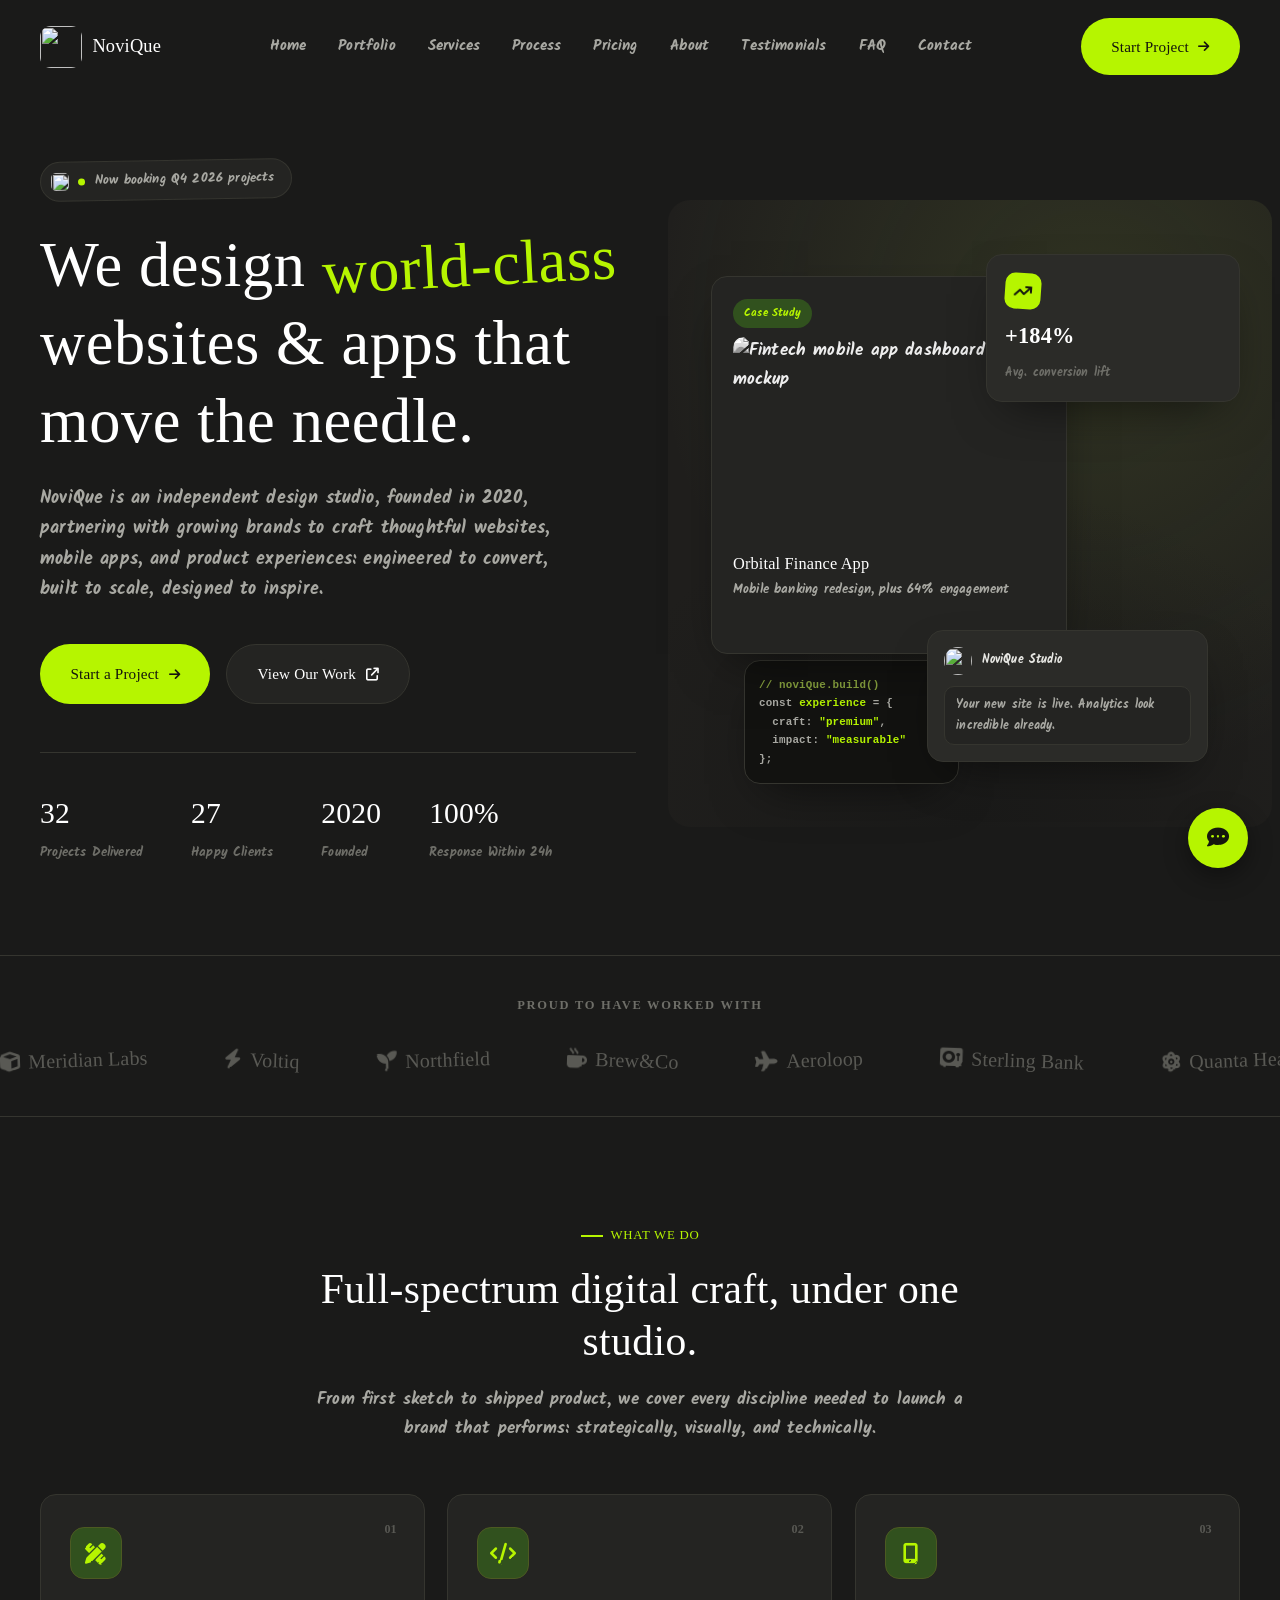
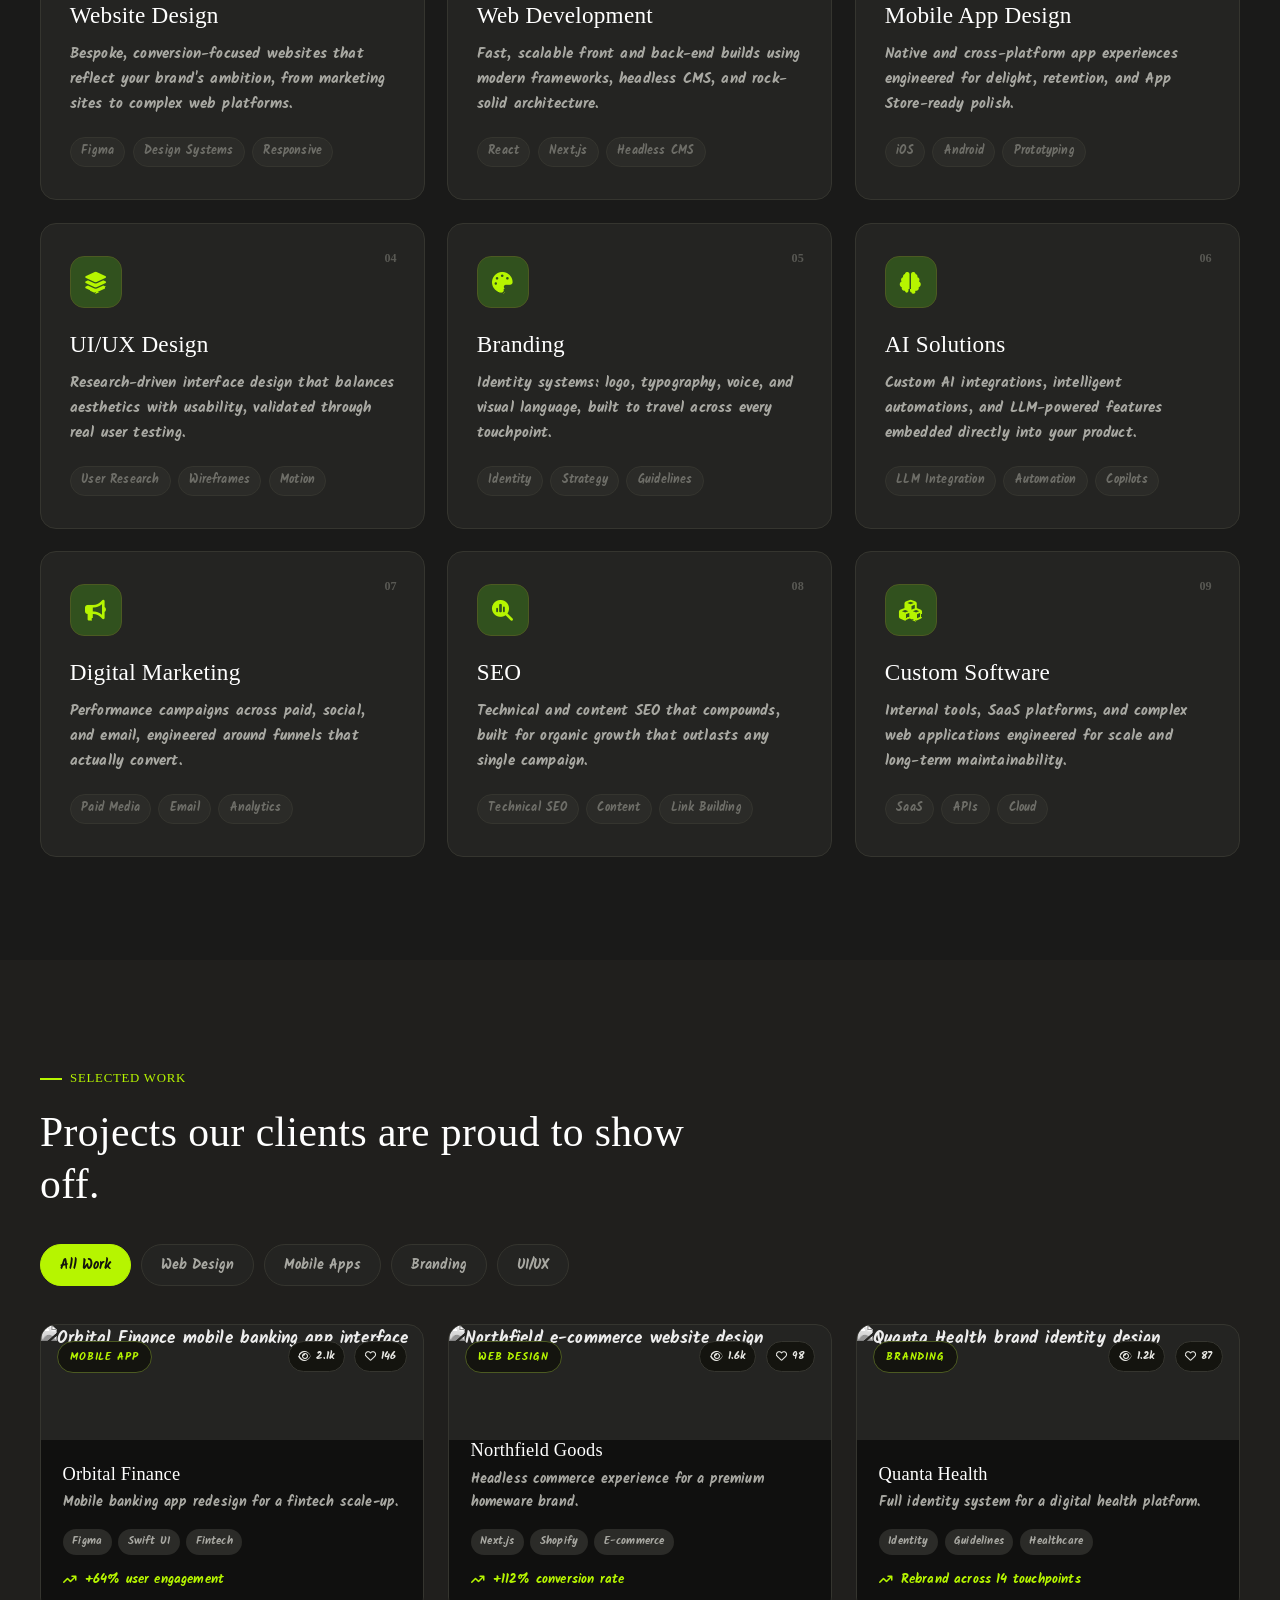
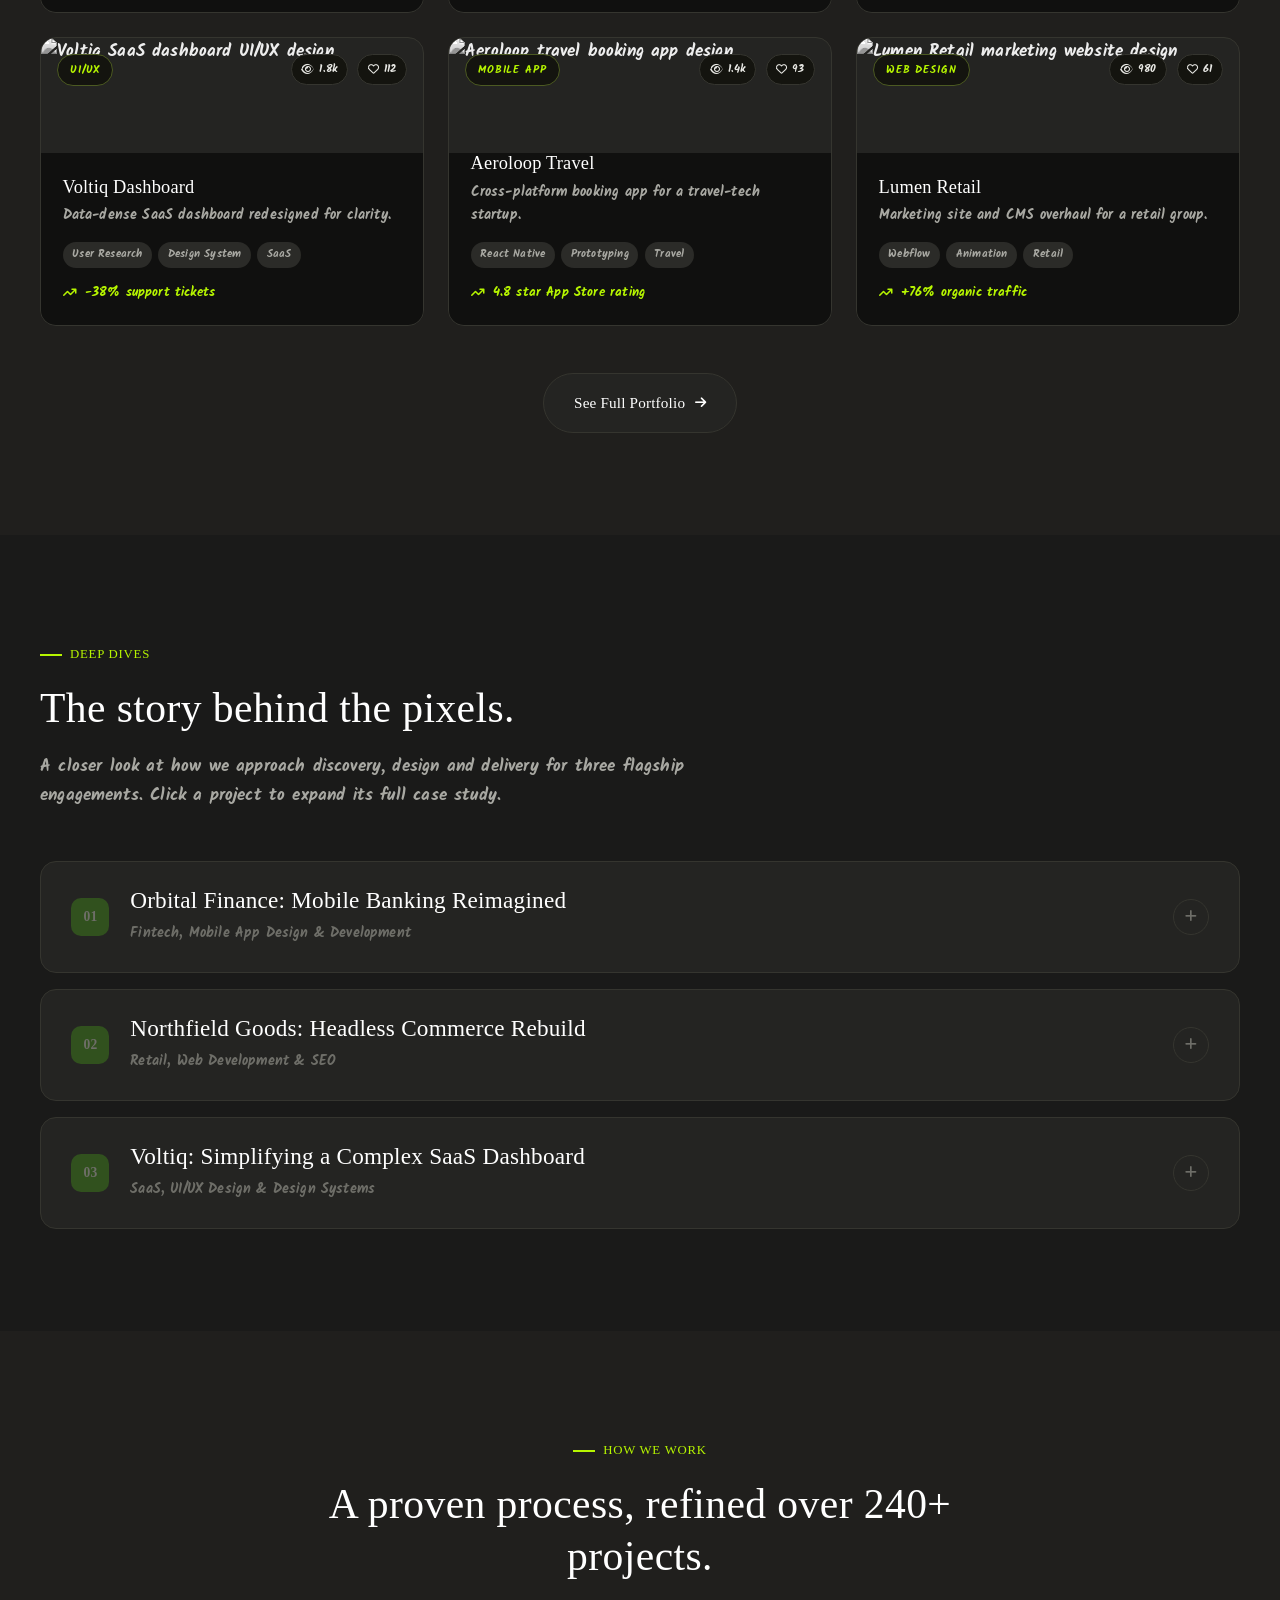
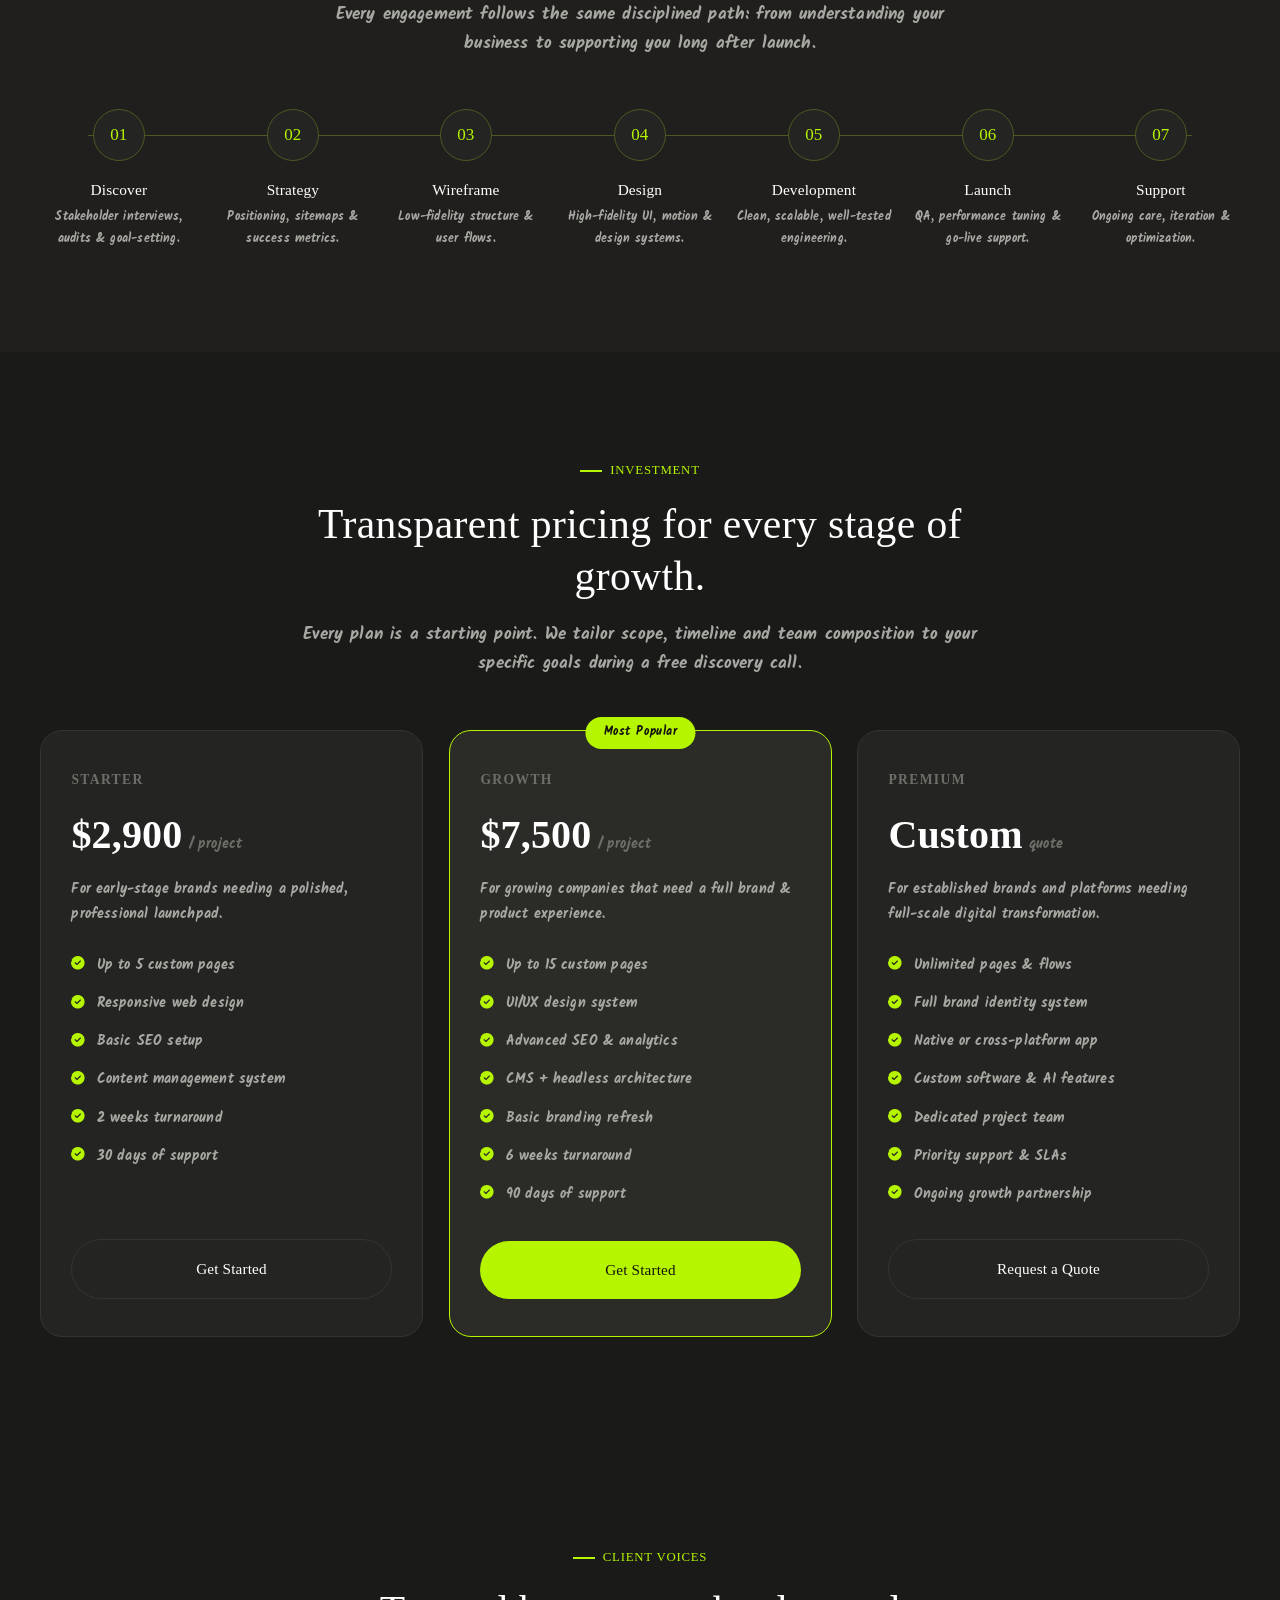
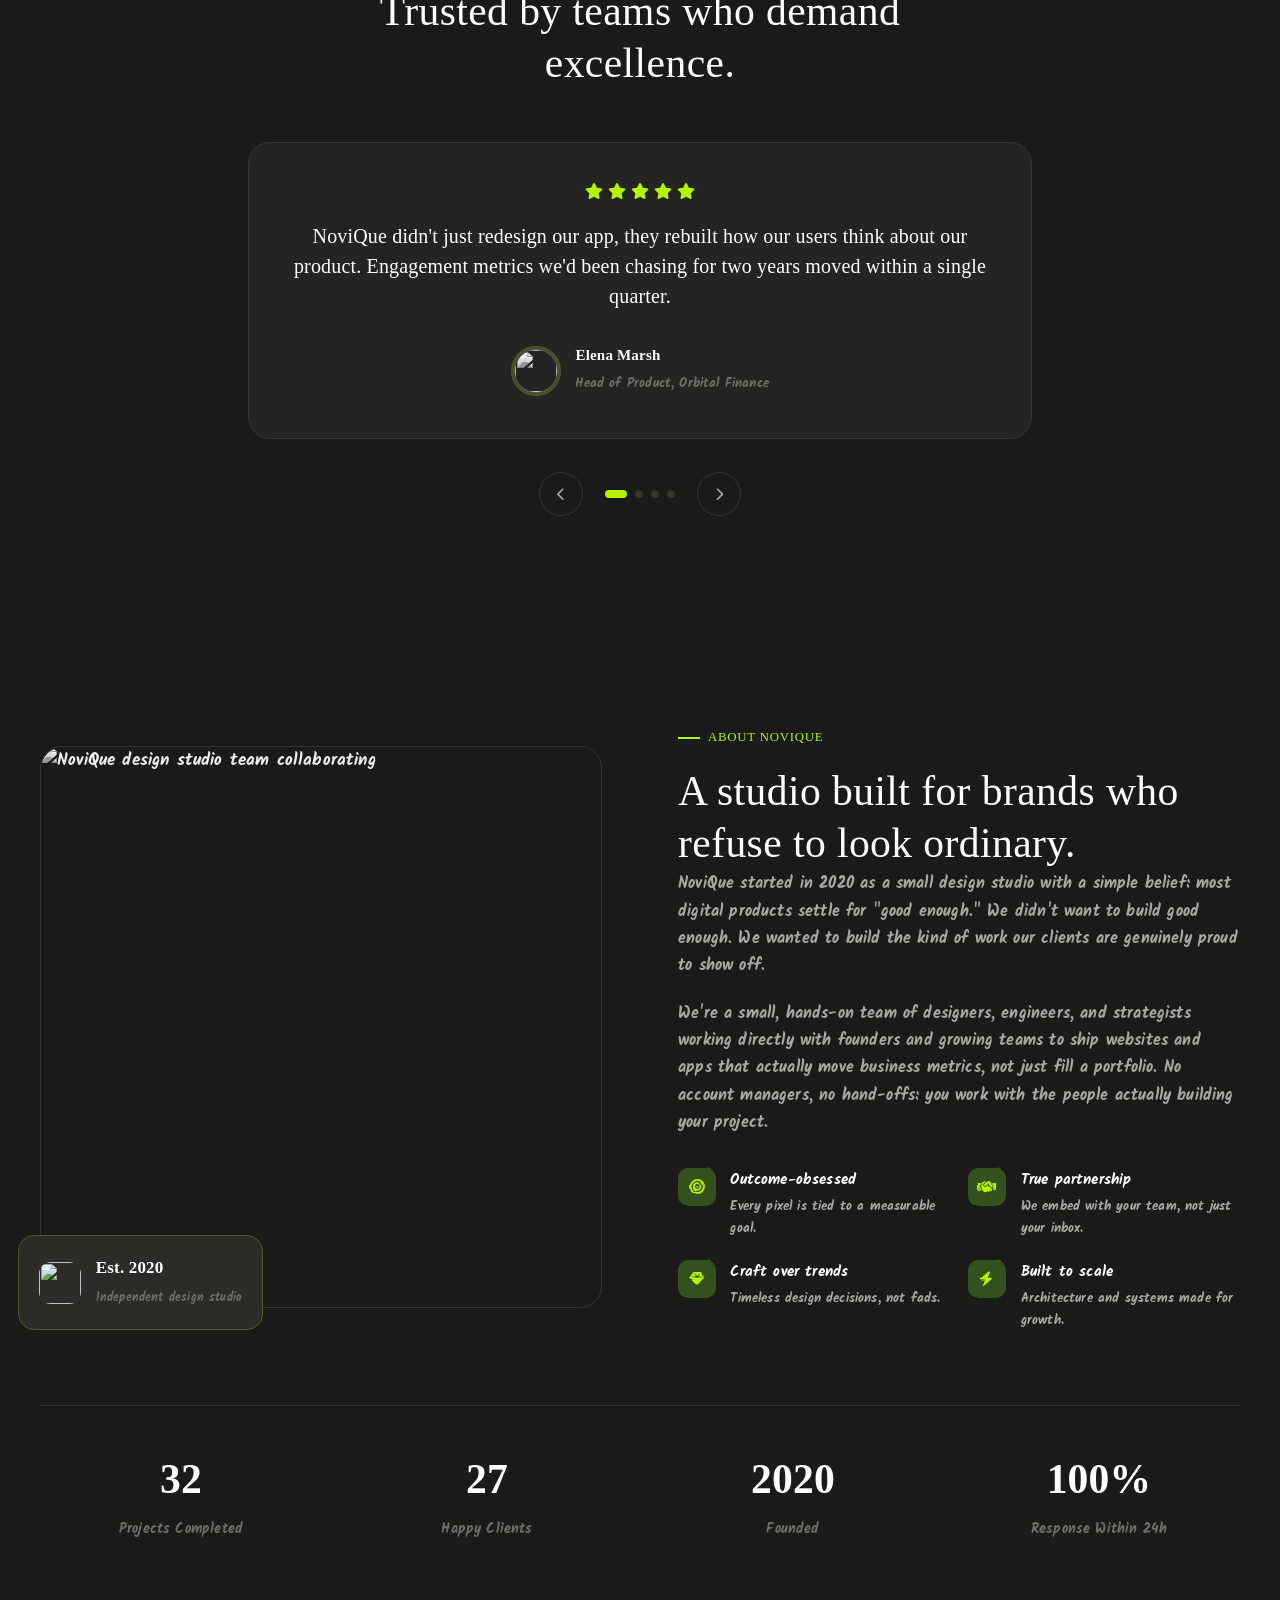
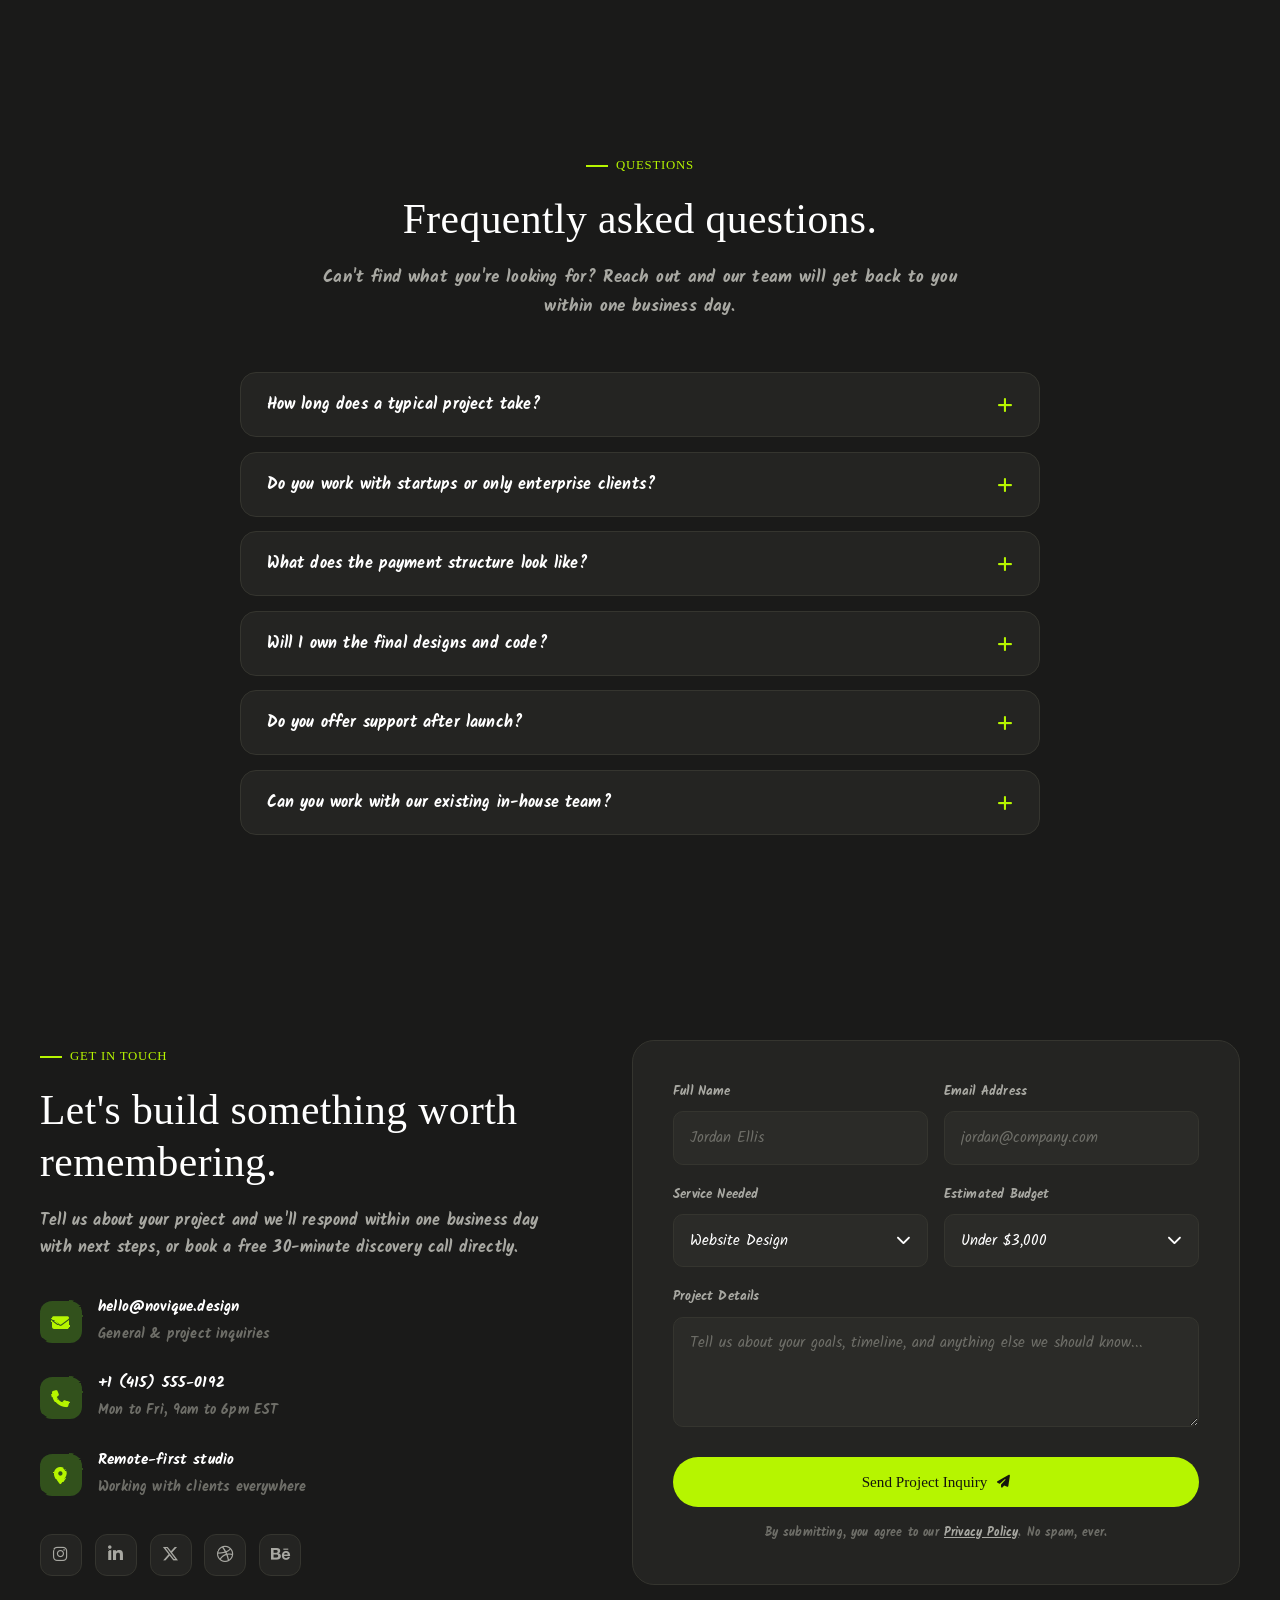
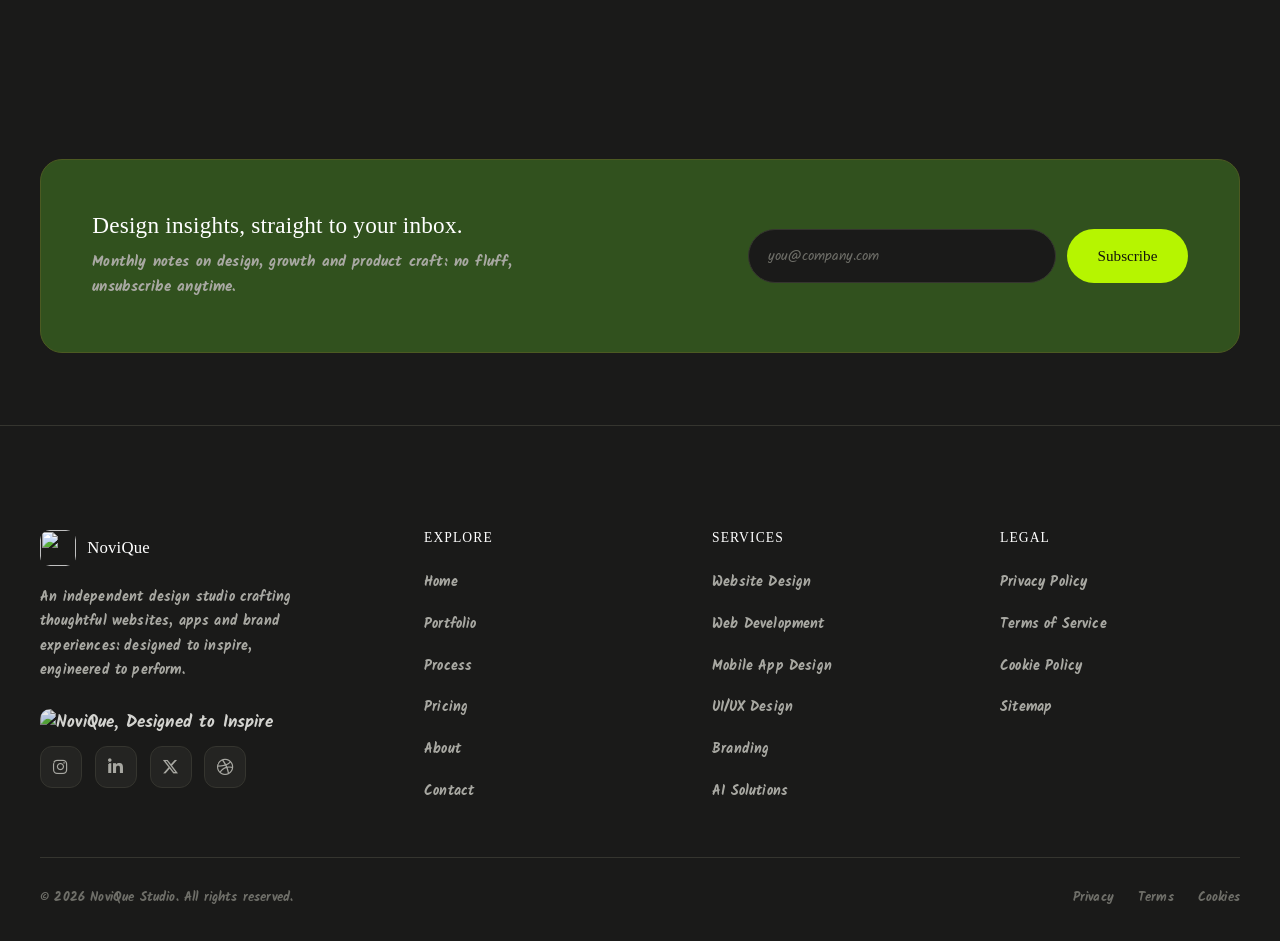
==== commit 1aa8ff60: "Change model from 'openrouter/free' to 'openrouter/auto'" ====
--- a/index.html
+++ b/index.html
@@ -3095,13 +3095,14 @@
   'use strict';
 
 var NOVA_CONFIG = {
-    apiKey: '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',
+    apiKey: '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',
     endpoint: 'https://openrouter.ai/api/v1/chat/completions',
-    model: 'openrouter/free',
+    model: 'openrouter/auto',
     modelFallbacks: [
+      'qwen/qwen3-coder:free',
+      'deepseek/deepseek-r1:free',
       'meta-llama/llama-3.3-70b-instruct:free',
-      'google/gemma-2-9b-it:free',
-      'mistralai/mistral-7b-instruct:free'
+      'google/gemma-3-12b-it:free'
     ],
     siteUrl: 'https://ronakksdevelopment.github.io/novique/',
     siteName: 'NoviQue'
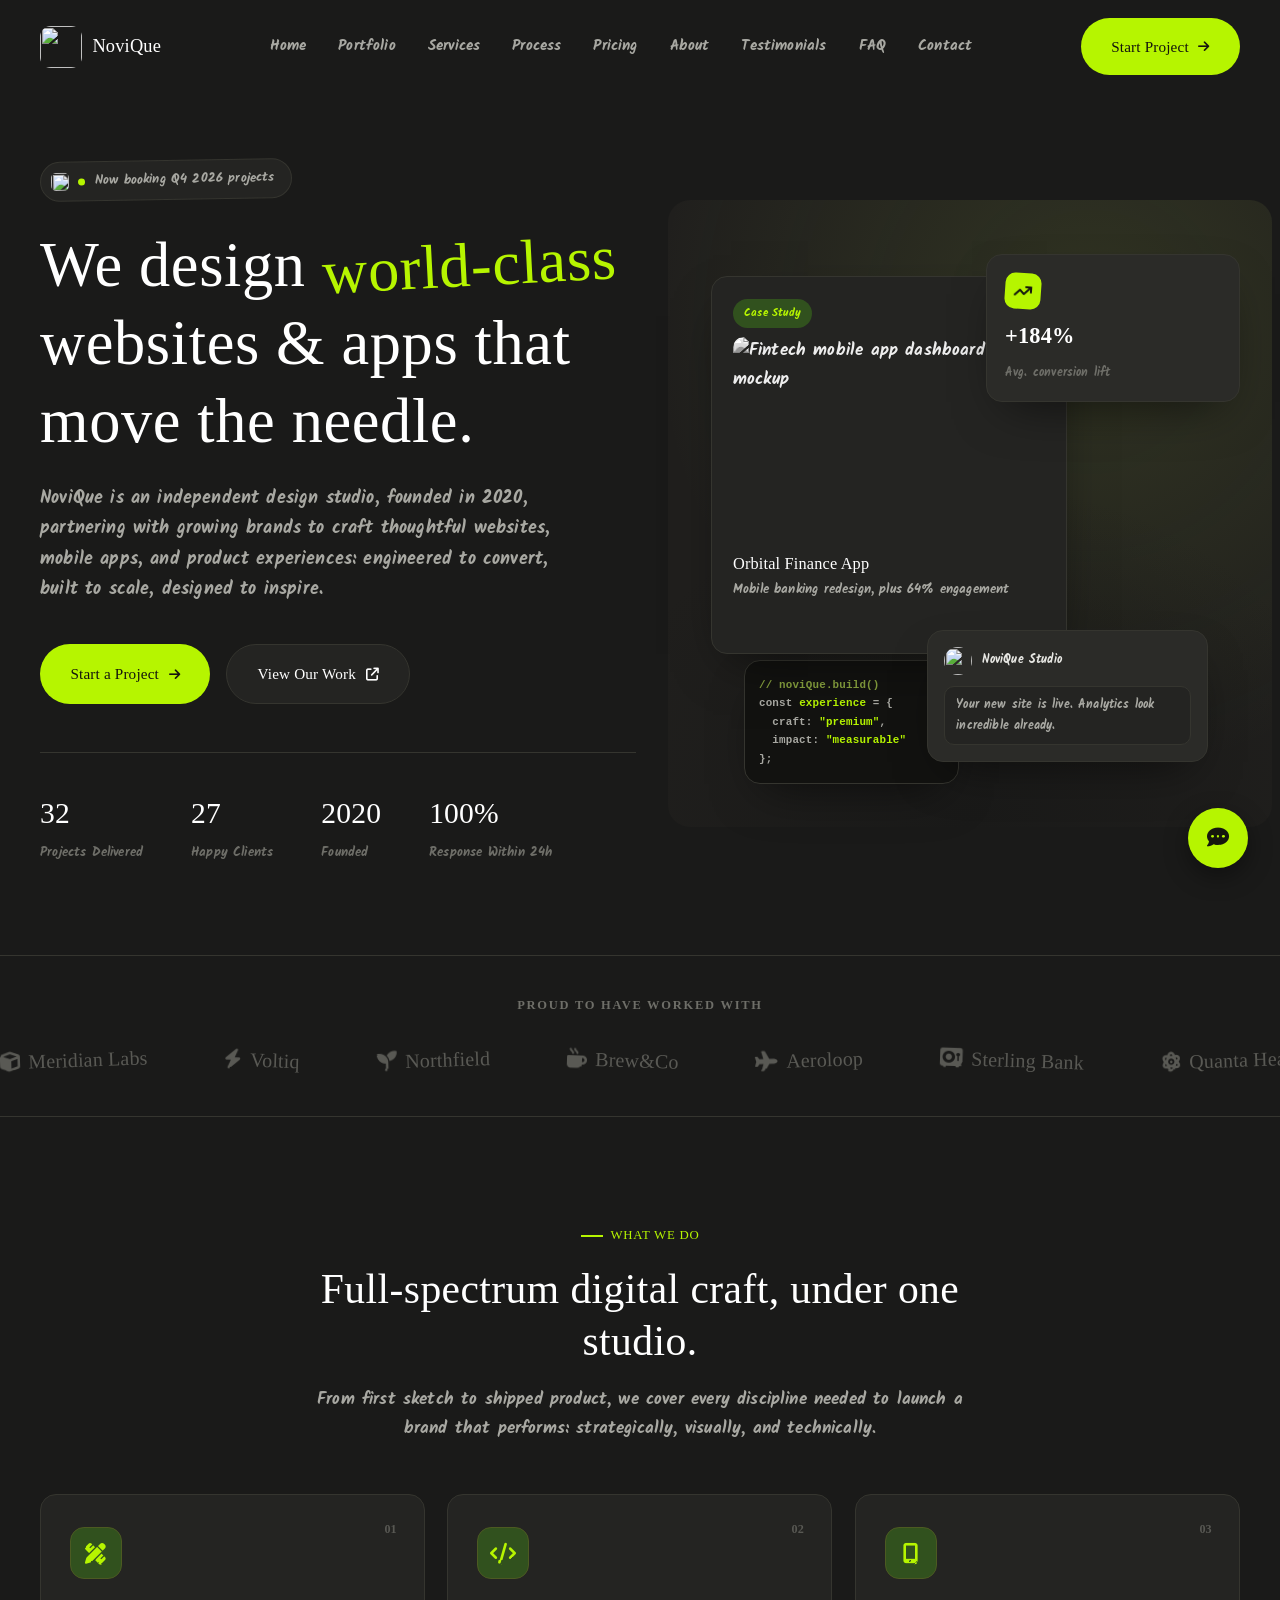
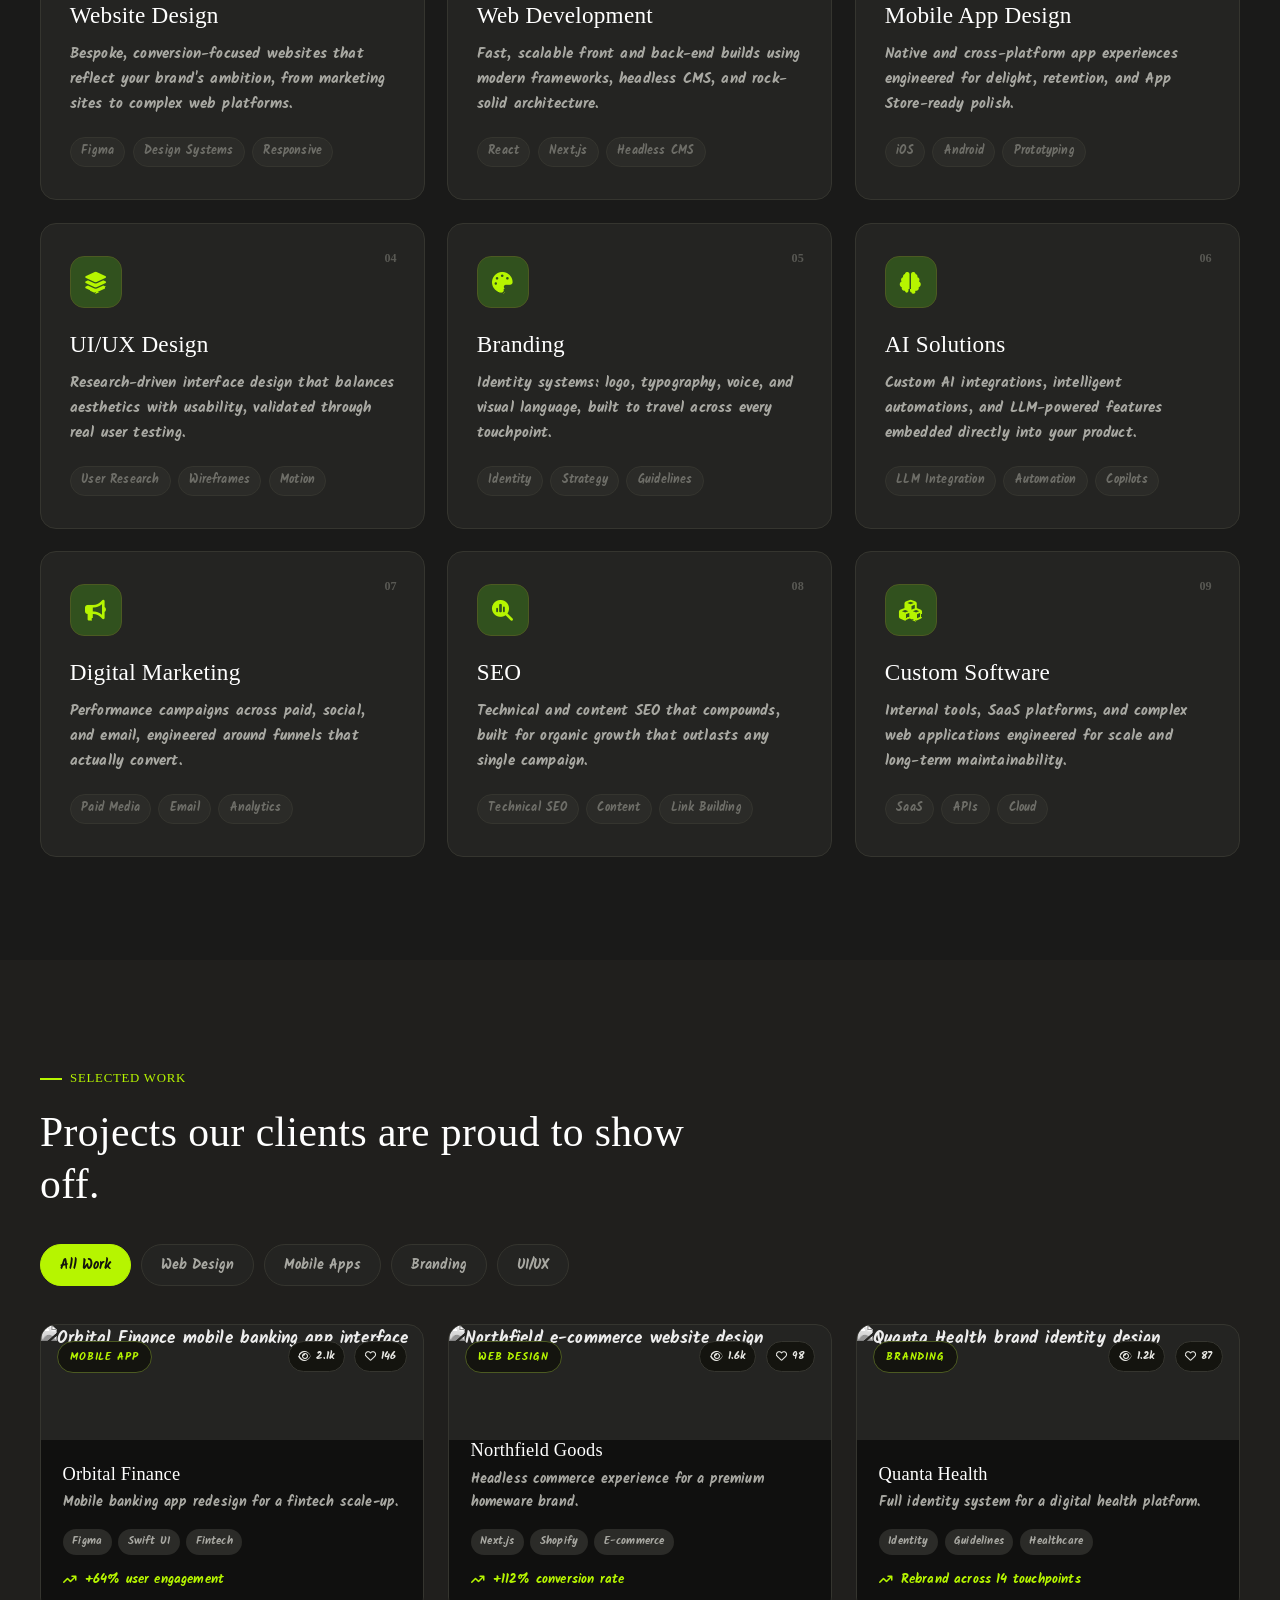
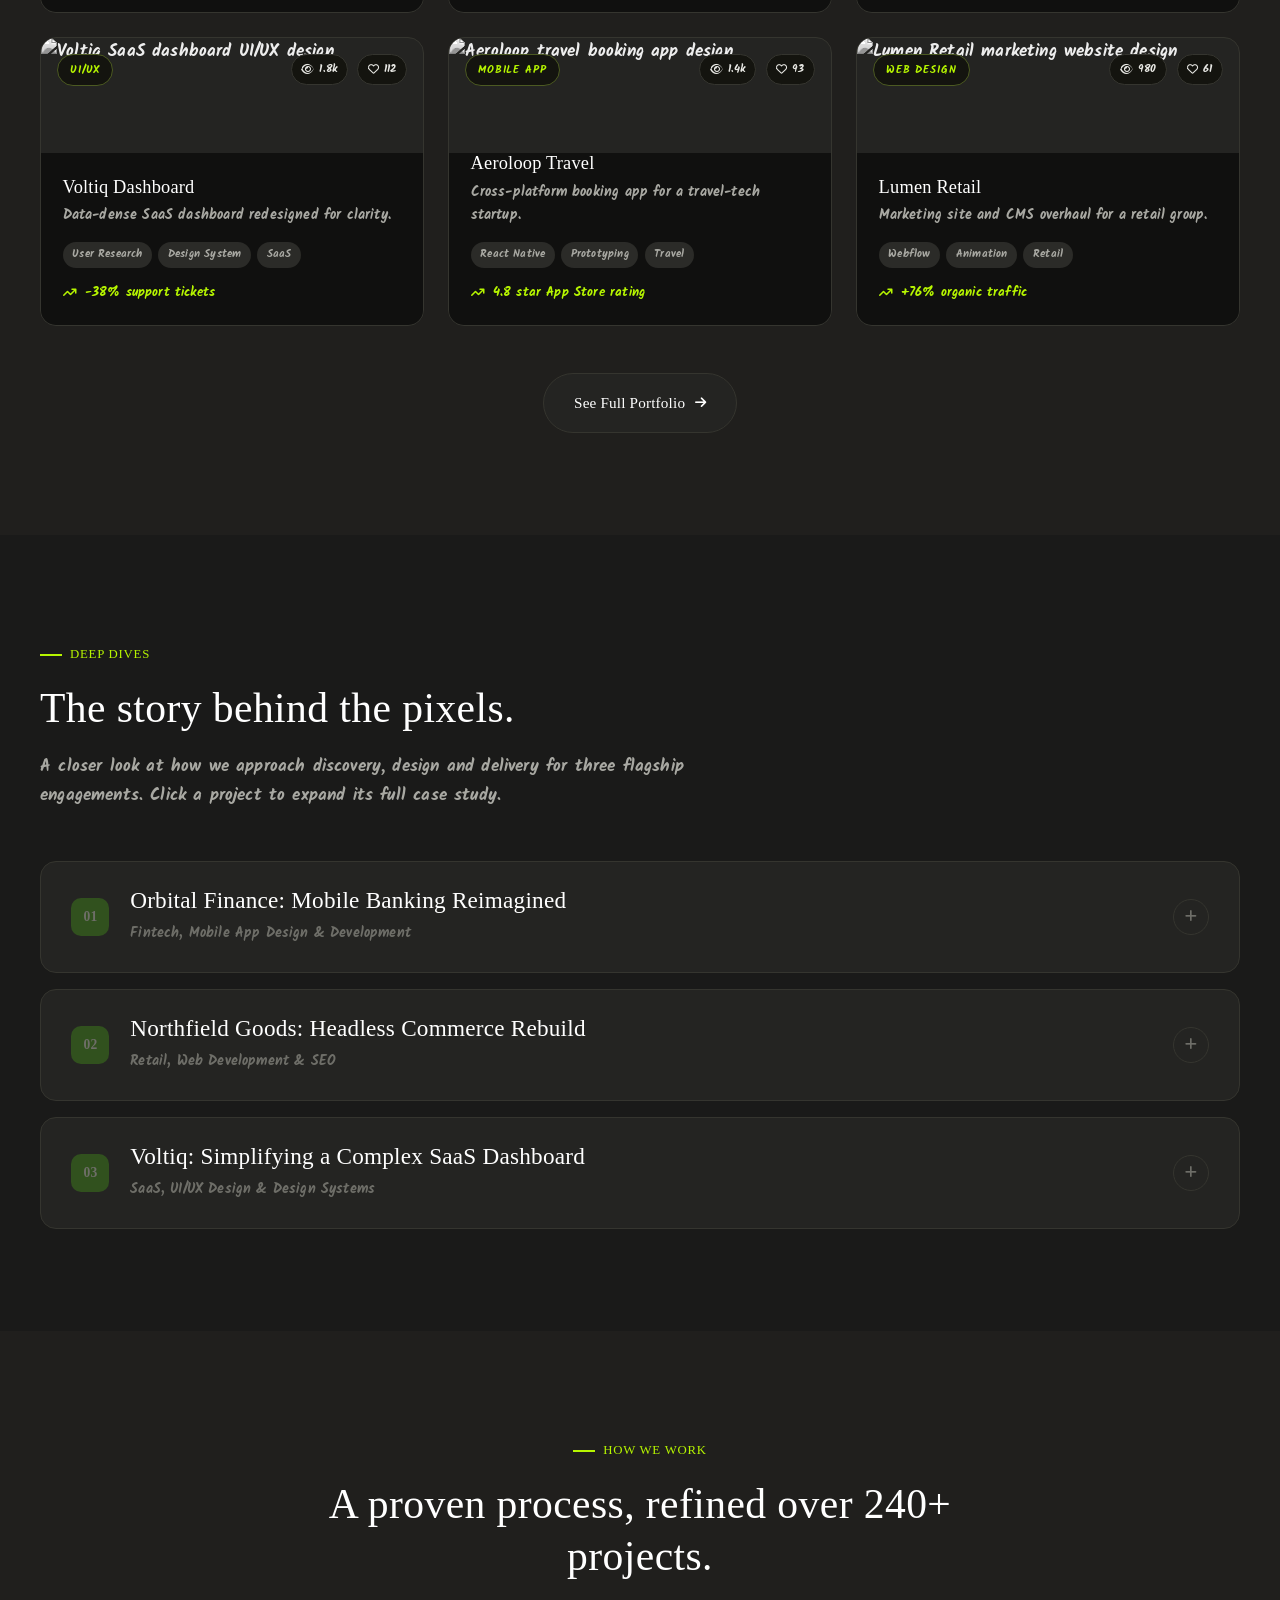
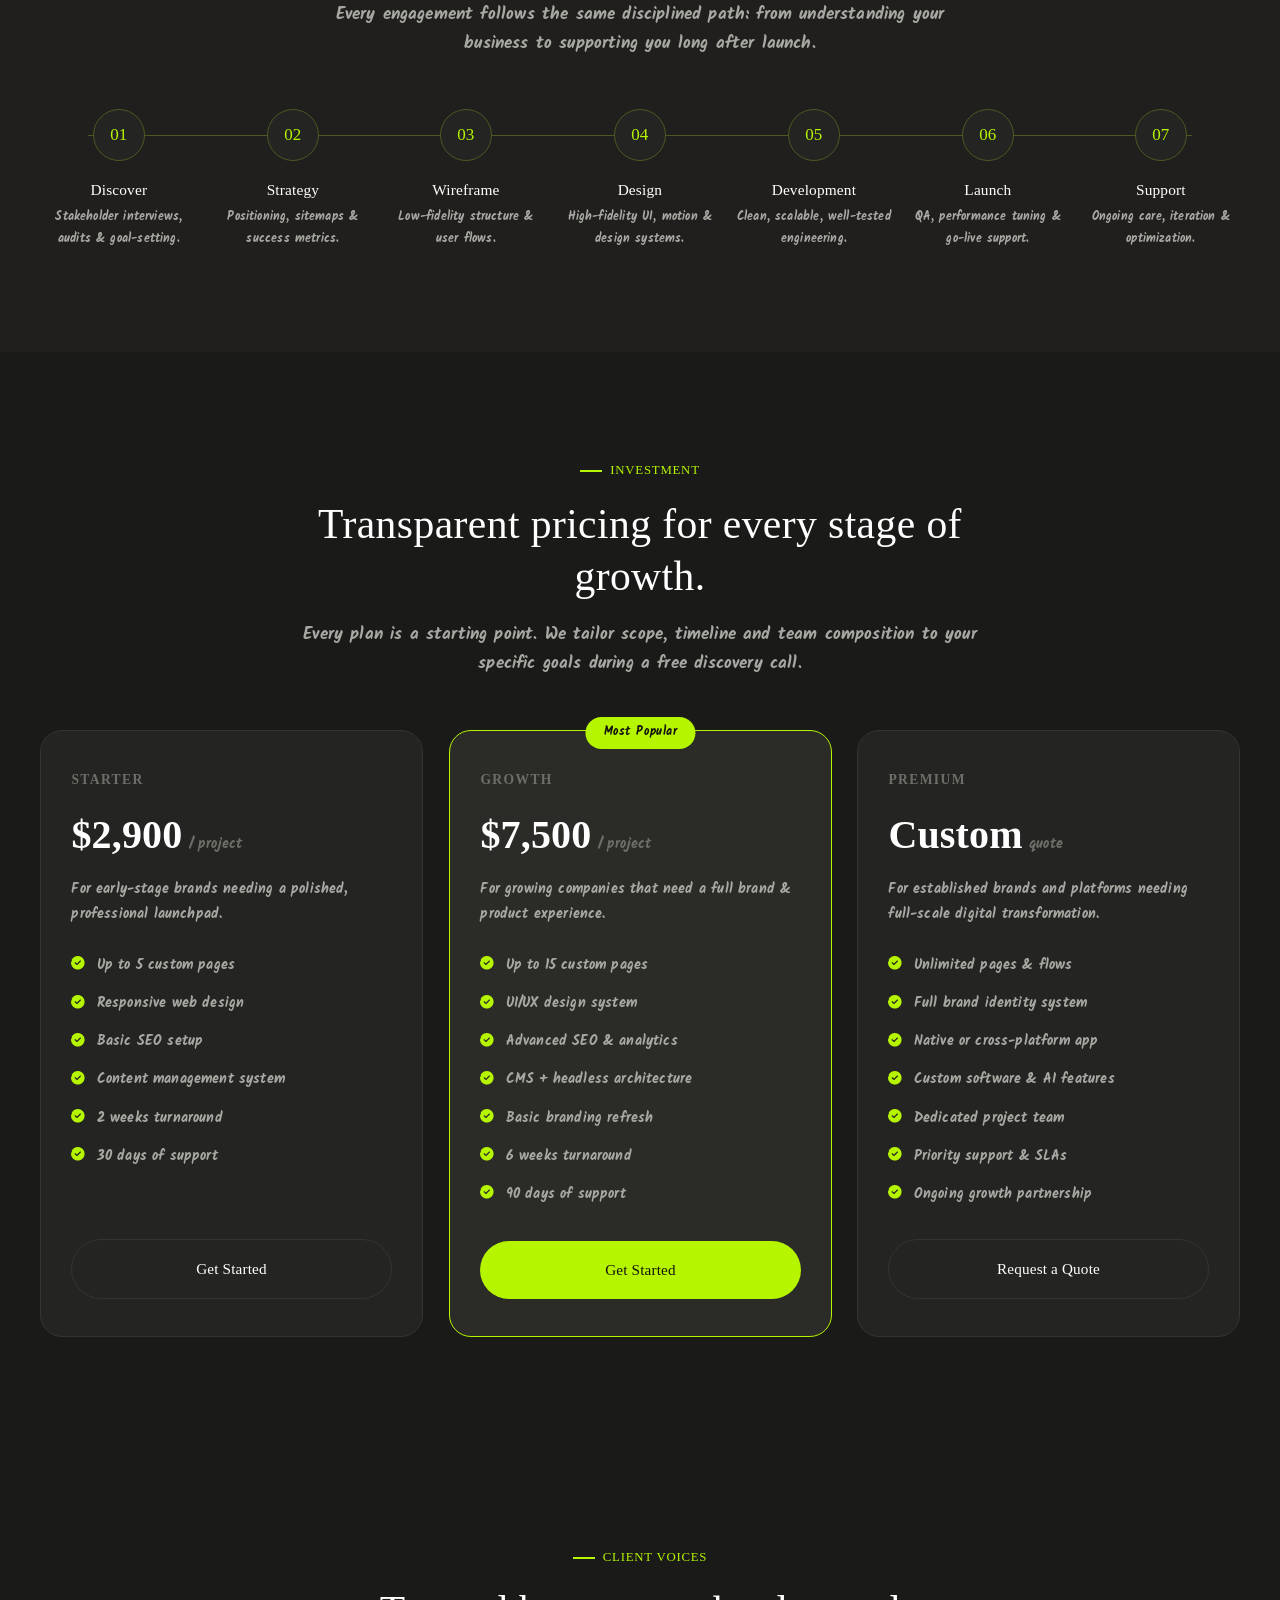
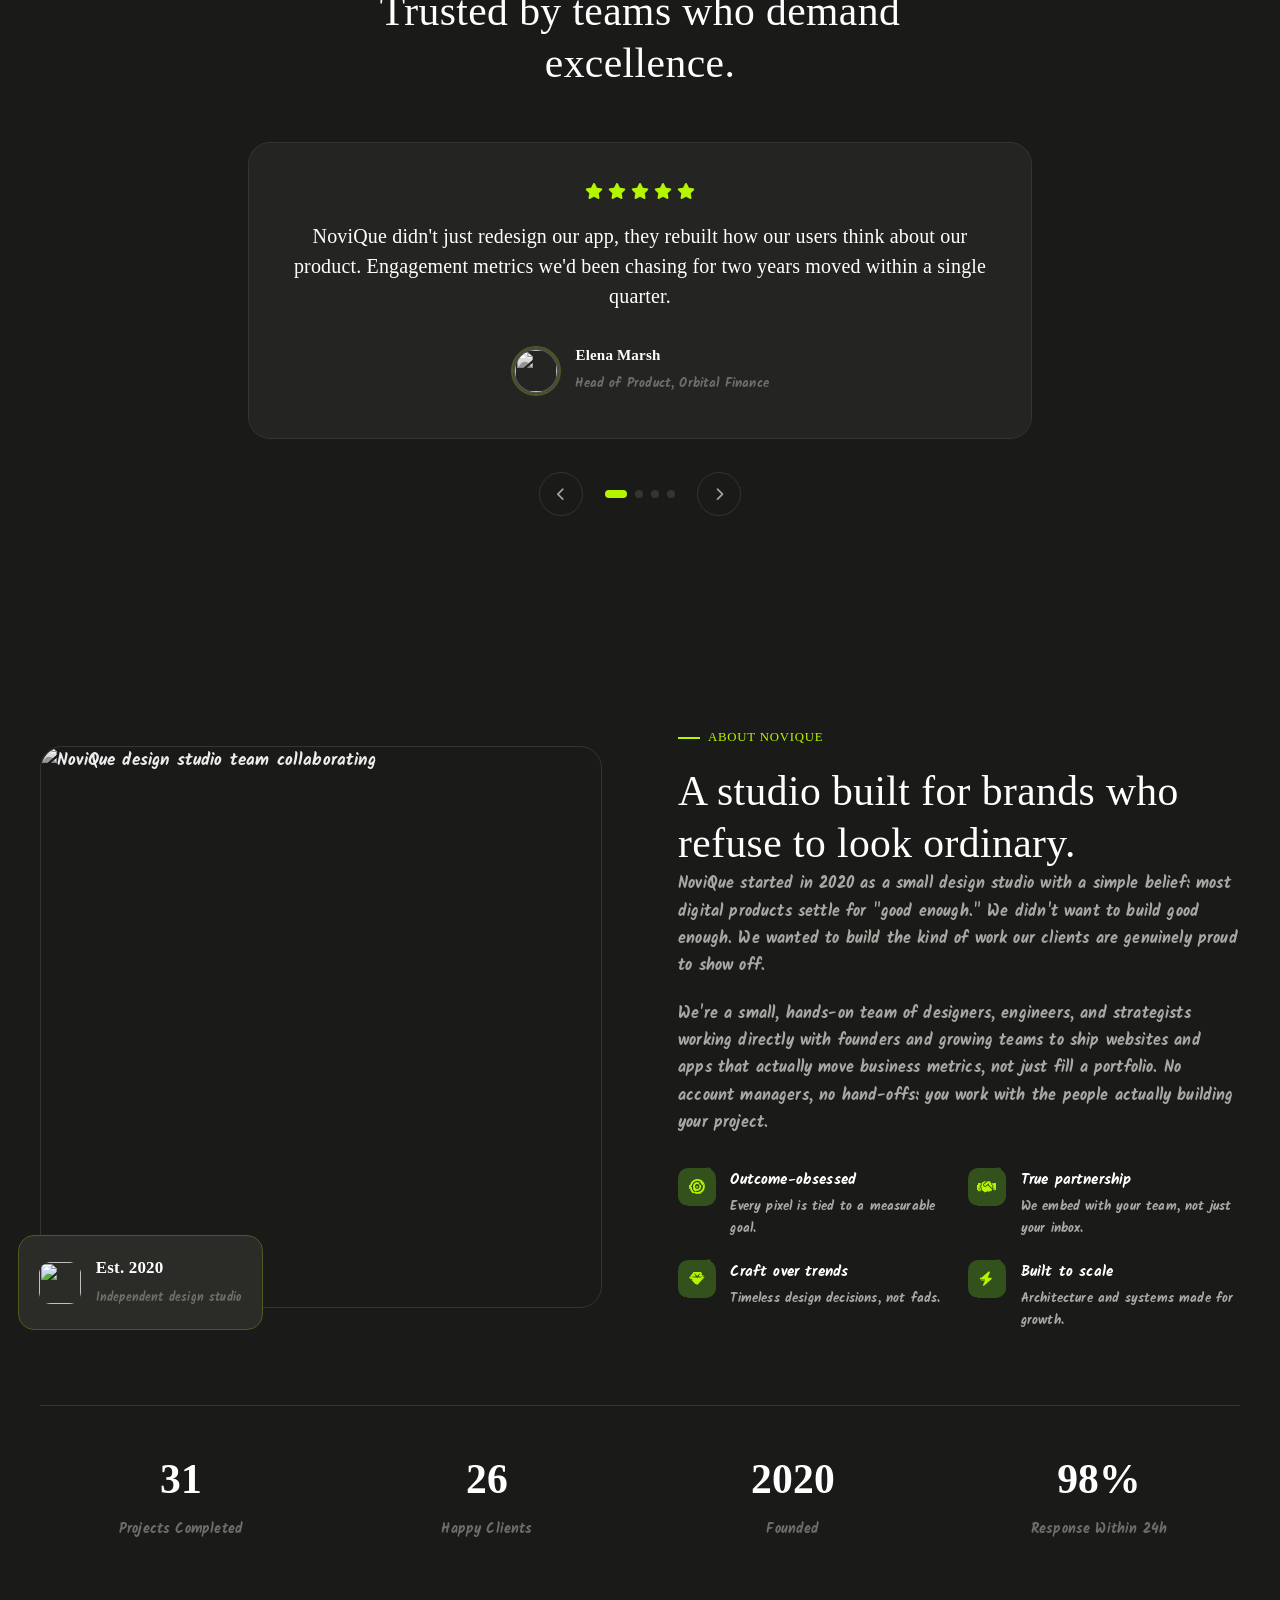
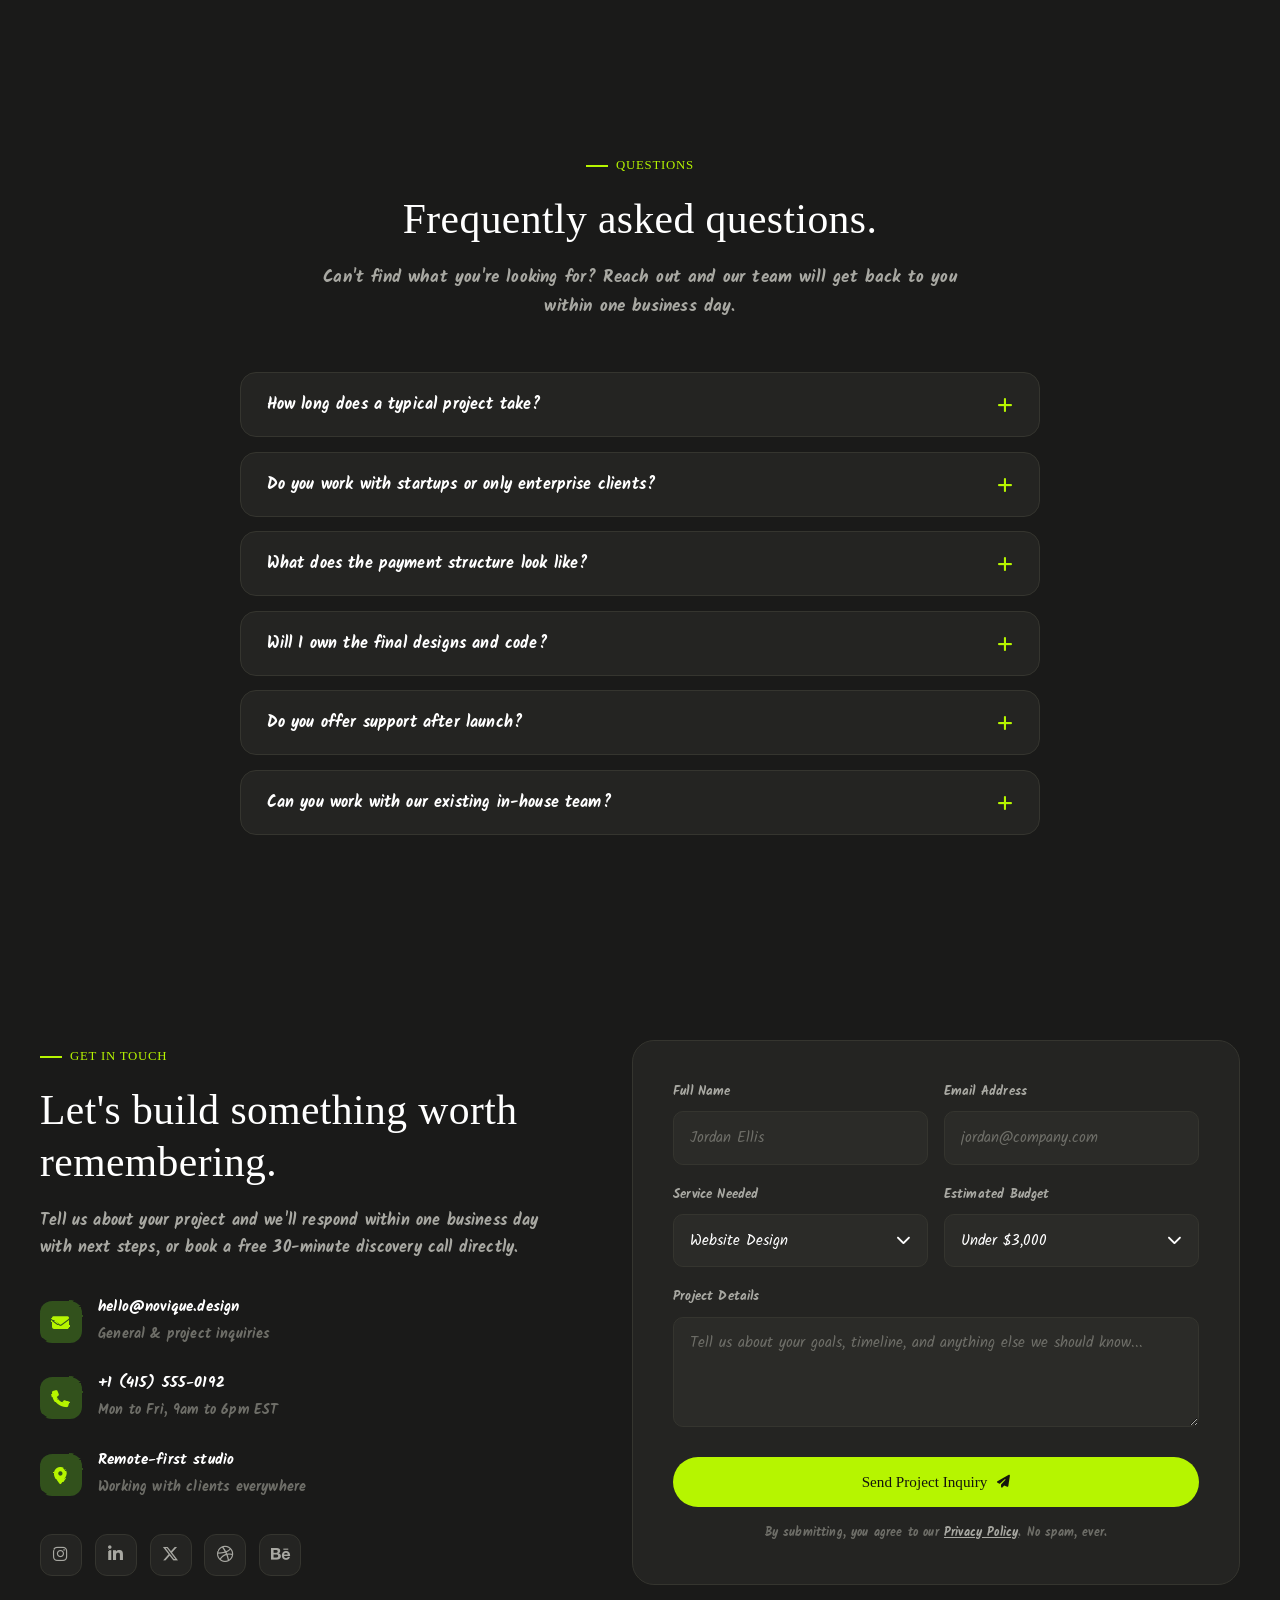
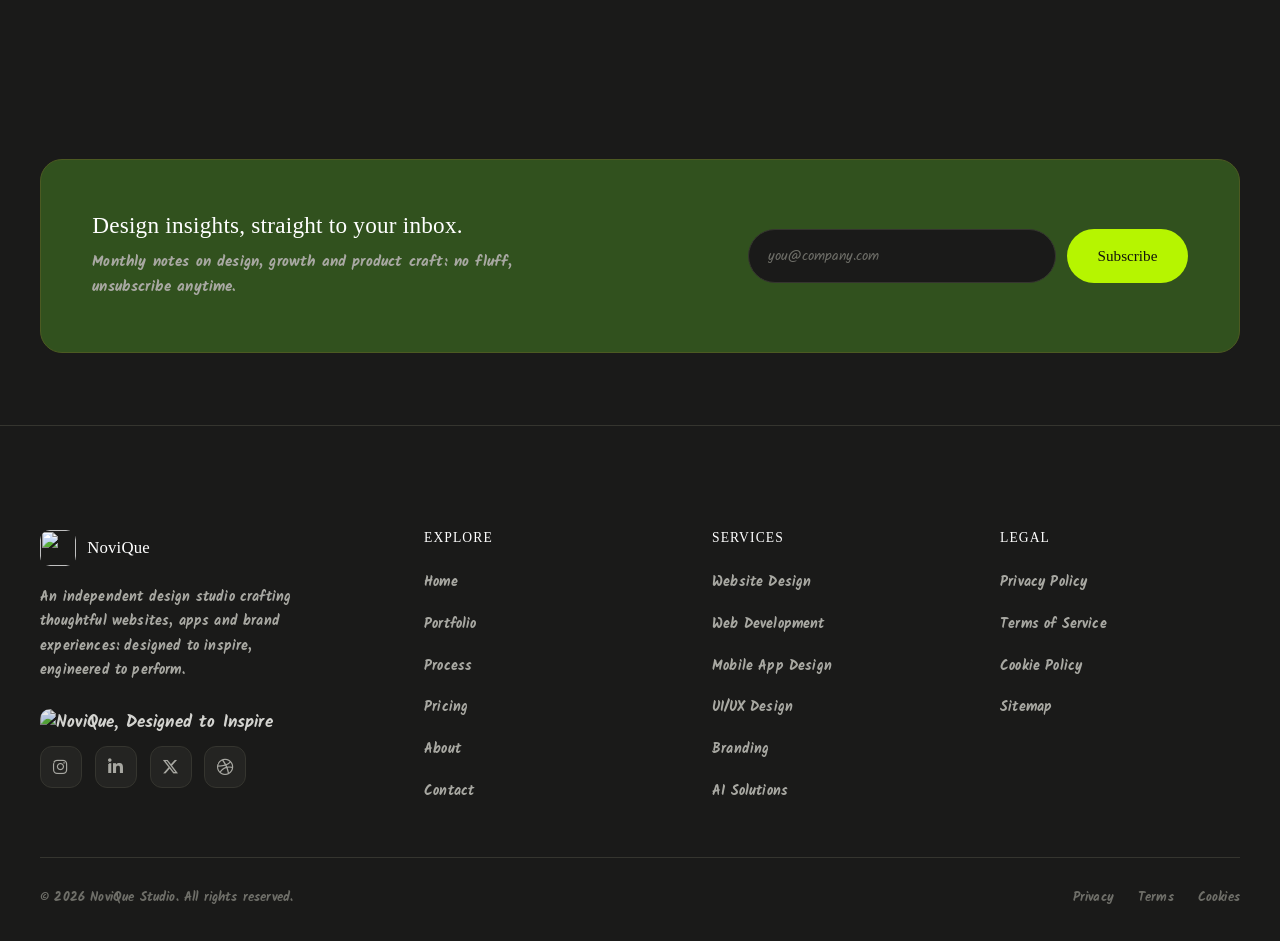
==== commit f77b942c: "Update model configuration and error handling" ====
--- a/index.html
+++ b/index.html
@@ -3097,13 +3097,12 @@
 var NOVA_CONFIG = {
     apiKey: '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',
     endpoint: 'https://openrouter.ai/api/v1/chat/completions',
-    model: 'openrouter/auto',
-    modelFallbacks: [
-      'qwen/qwen3-coder:free',
-      'deepseek/deepseek-r1:free',
-      'meta-llama/llama-3.3-70b-instruct:free',
-      'google/gemma-3-12b-it:free'
-    ],
+model: 'deepseek/deepseek-r1:free',
+modelFallbacks: [
+  'qwen/qwen3-coder:free',
+  'meta-llama/llama-3.3-70b-instruct:free',
+  'google/gemma-3-12b-it:free'
+],
     siteUrl: 'https://ronakksdevelopment.github.io/novique/',
     siteName: 'NoviQue'
   };
@@ -3539,9 +3538,34 @@
         max_tokens: 500,
         temperature: 0.6
       })
-    }).then(function(res){
-      if(!res.ok){ throw new Error('Request failed with status ' + res.status); }
-      return res.json();
+    }).then(async function(res){
+
+    var data = await res.json();
+
+    if(!res.ok){
+
+        console.error("OpenRouter Error:", data);
+
+        throw new Error(
+            data.error?.message ||
+            data.message ||
+            ("HTTP " + res.status)
+        );
+    }
+
+    var reply =
+        data &&
+        data.choices &&
+        data.choices[0] &&
+        data.choices[0].message &&
+        data.choices[0].message.content;
+
+    if(!reply){
+        throw new Error("Empty response");
+    }
+
+    return reply.trim();
+})
     }).then(function(data){
       var reply = data && data.choices && data.choices[0] && data.choices[0].message && data.choices[0].message.content;
       if(!reply){ throw new Error('Empty response'); }
@@ -3565,16 +3589,23 @@
     var modelsToTry = [NOVA_CONFIG.model].concat(NOVA_CONFIG.modelFallbacks || []);
     var attempt = 0;
 
-    function tryNext(){
-      if(attempt >= modelsToTry.length){
-        return fallbackReply();
-      }
-      var model = modelsToTry[attempt];
-      attempt += 1;
-      return requestChatCompletion(model, messages).catch(function(){
-        return tryNext();
-      });
+function tryNext(){
+
+    if(attempt >= modelsToTry.length){
+        throw new Error("All models failed");
     }
+
+    var model = modelsToTry[attempt++];
+
+    return requestChatCompletion(model, messages)
+        .catch(function(err){
+
+            console.warn("Model failed:", model, err);
+
+            return tryNext();
+        });
+
+}
 
     return tryNext();
   }
@@ -3600,11 +3631,22 @@
       return;
     }
 
-    callOpenRouter(text).then(function(reply){
-      hideTyping();
-      addBotMessage(reply, { typewriter: true });
-      setSending(false);
-    });
+callOpenRouter(text)
+.then(function(reply){
+    hideTyping();
+    addBotMessage(reply, { typewriter:true });
+})
+.catch(function(err){
+    hideTyping();
+    addBotMessage(
+        "Sorry, I'm temporarily unavailable.\n\n" +
+        err.message,
+        { typewriter:true }
+    );
+})
+.finally(function(){
+    setSending(false);
+});
   }
 
   launcher.addEventListener('click', toggleWindow);
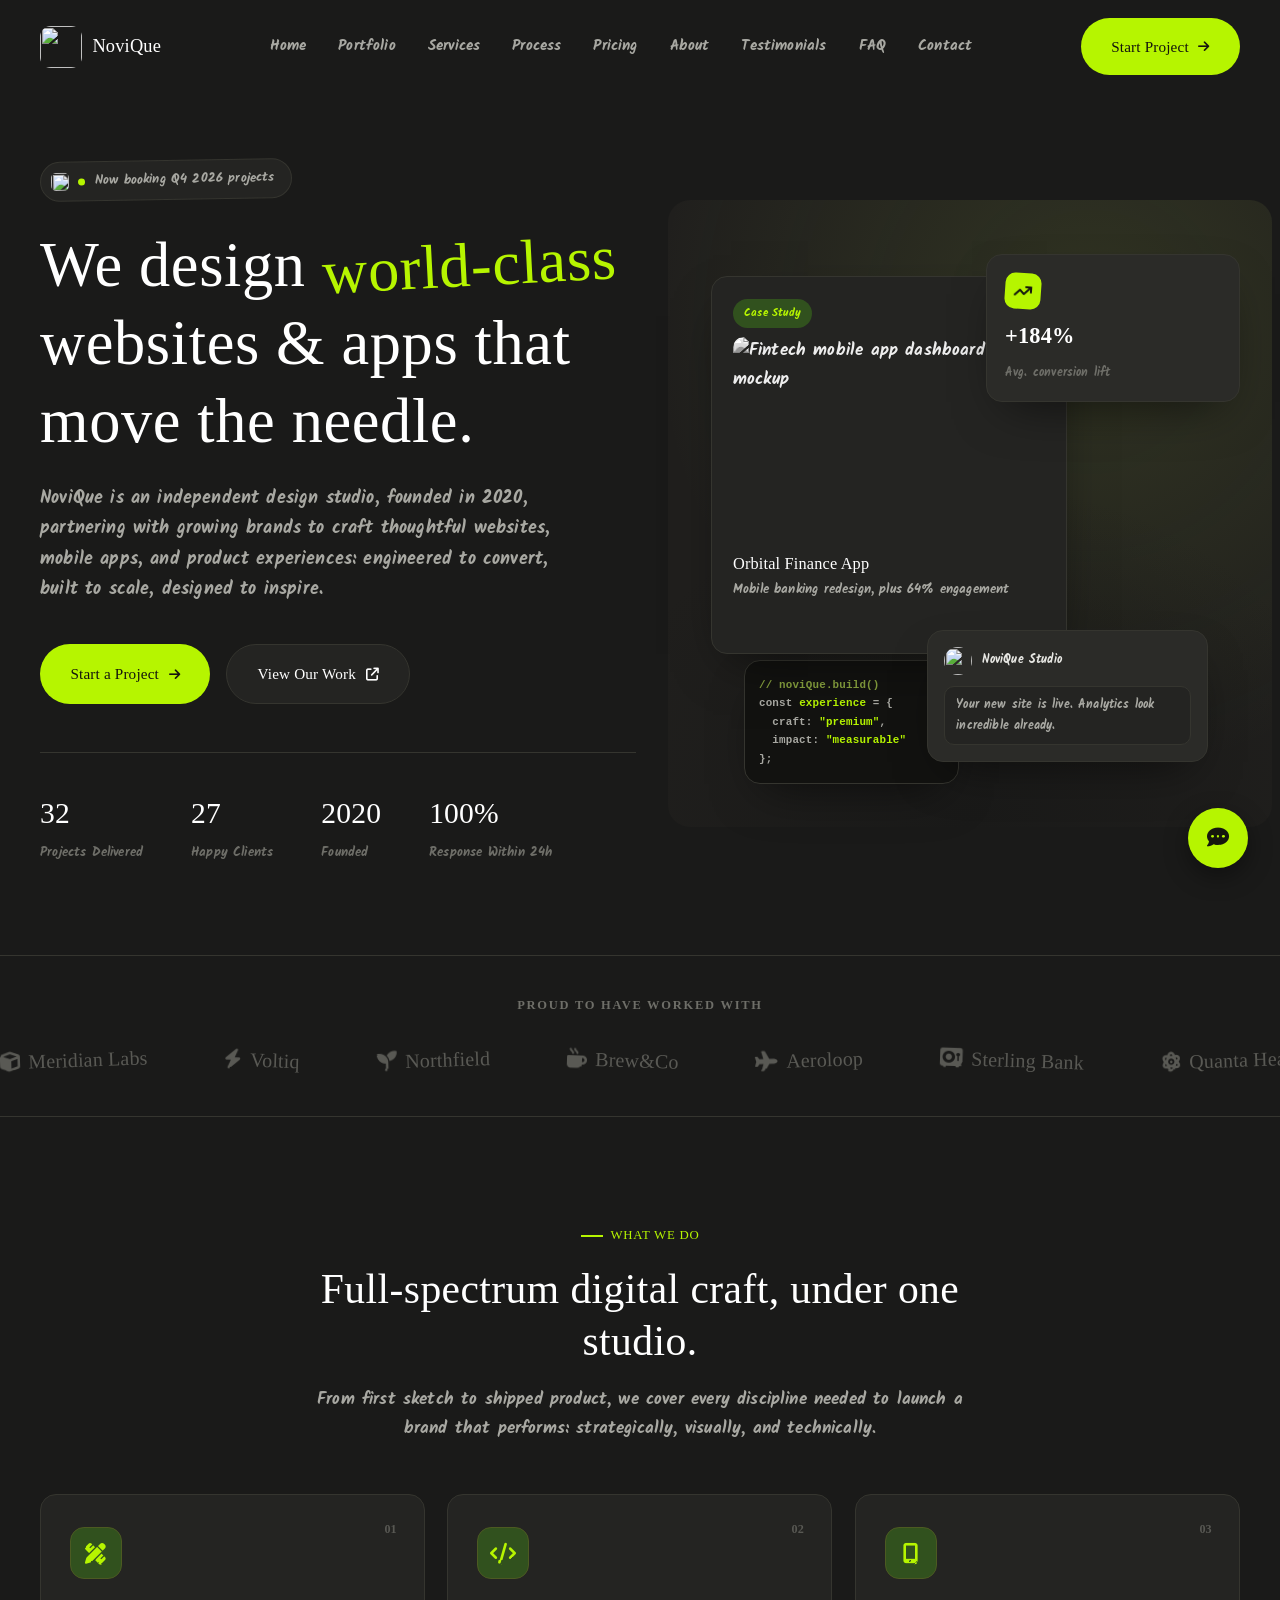
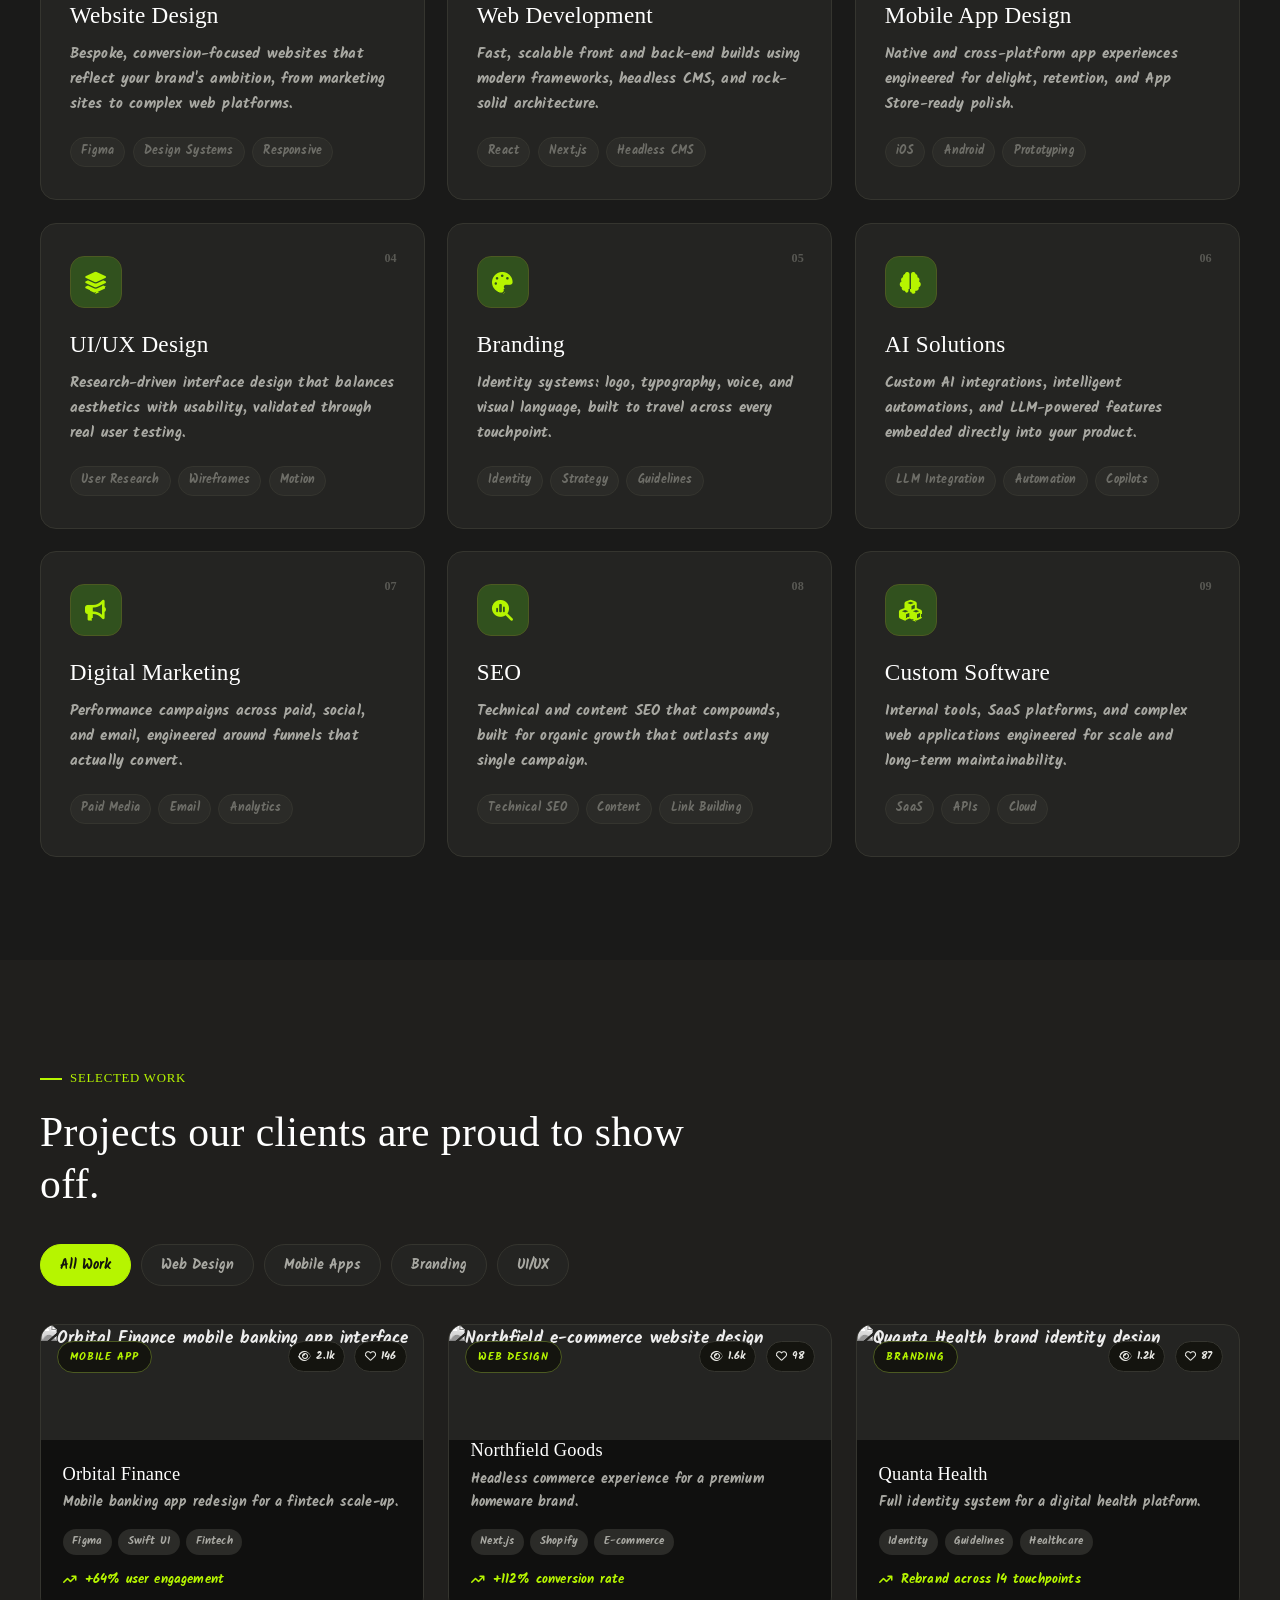
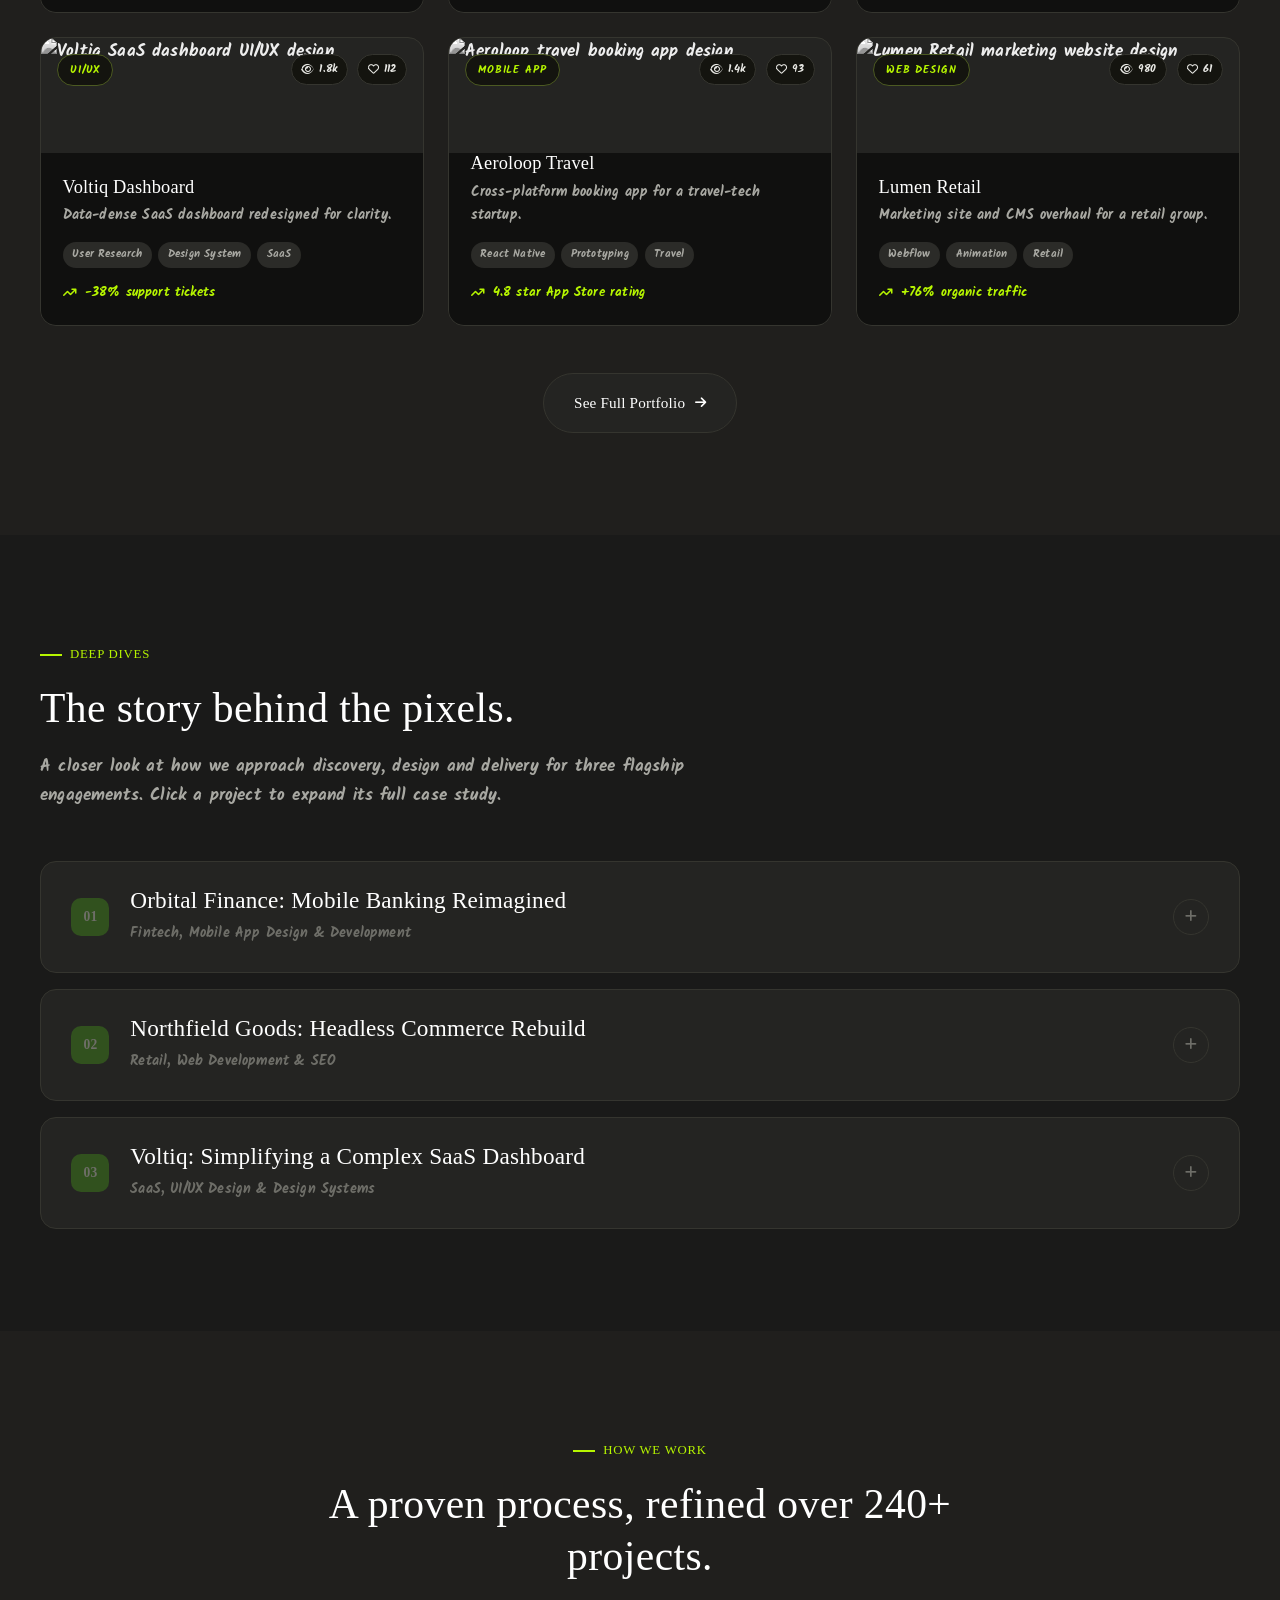
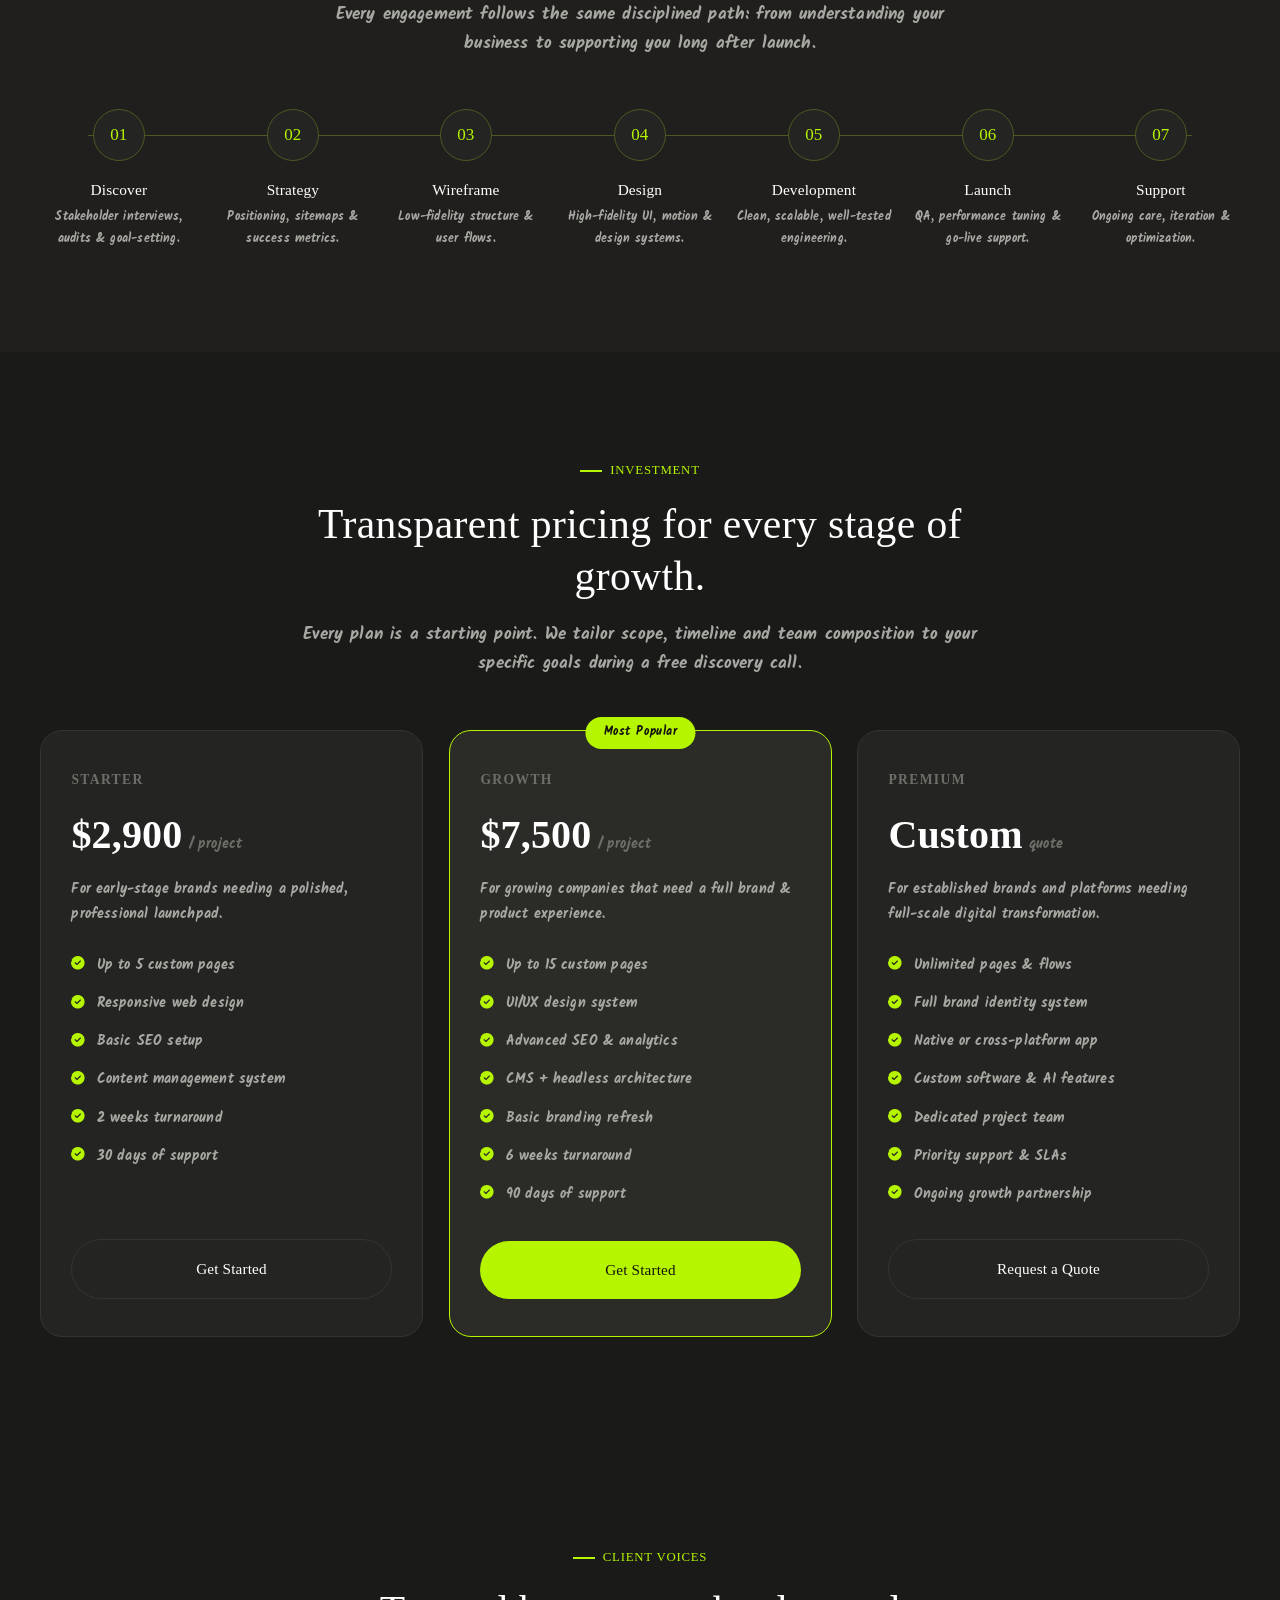
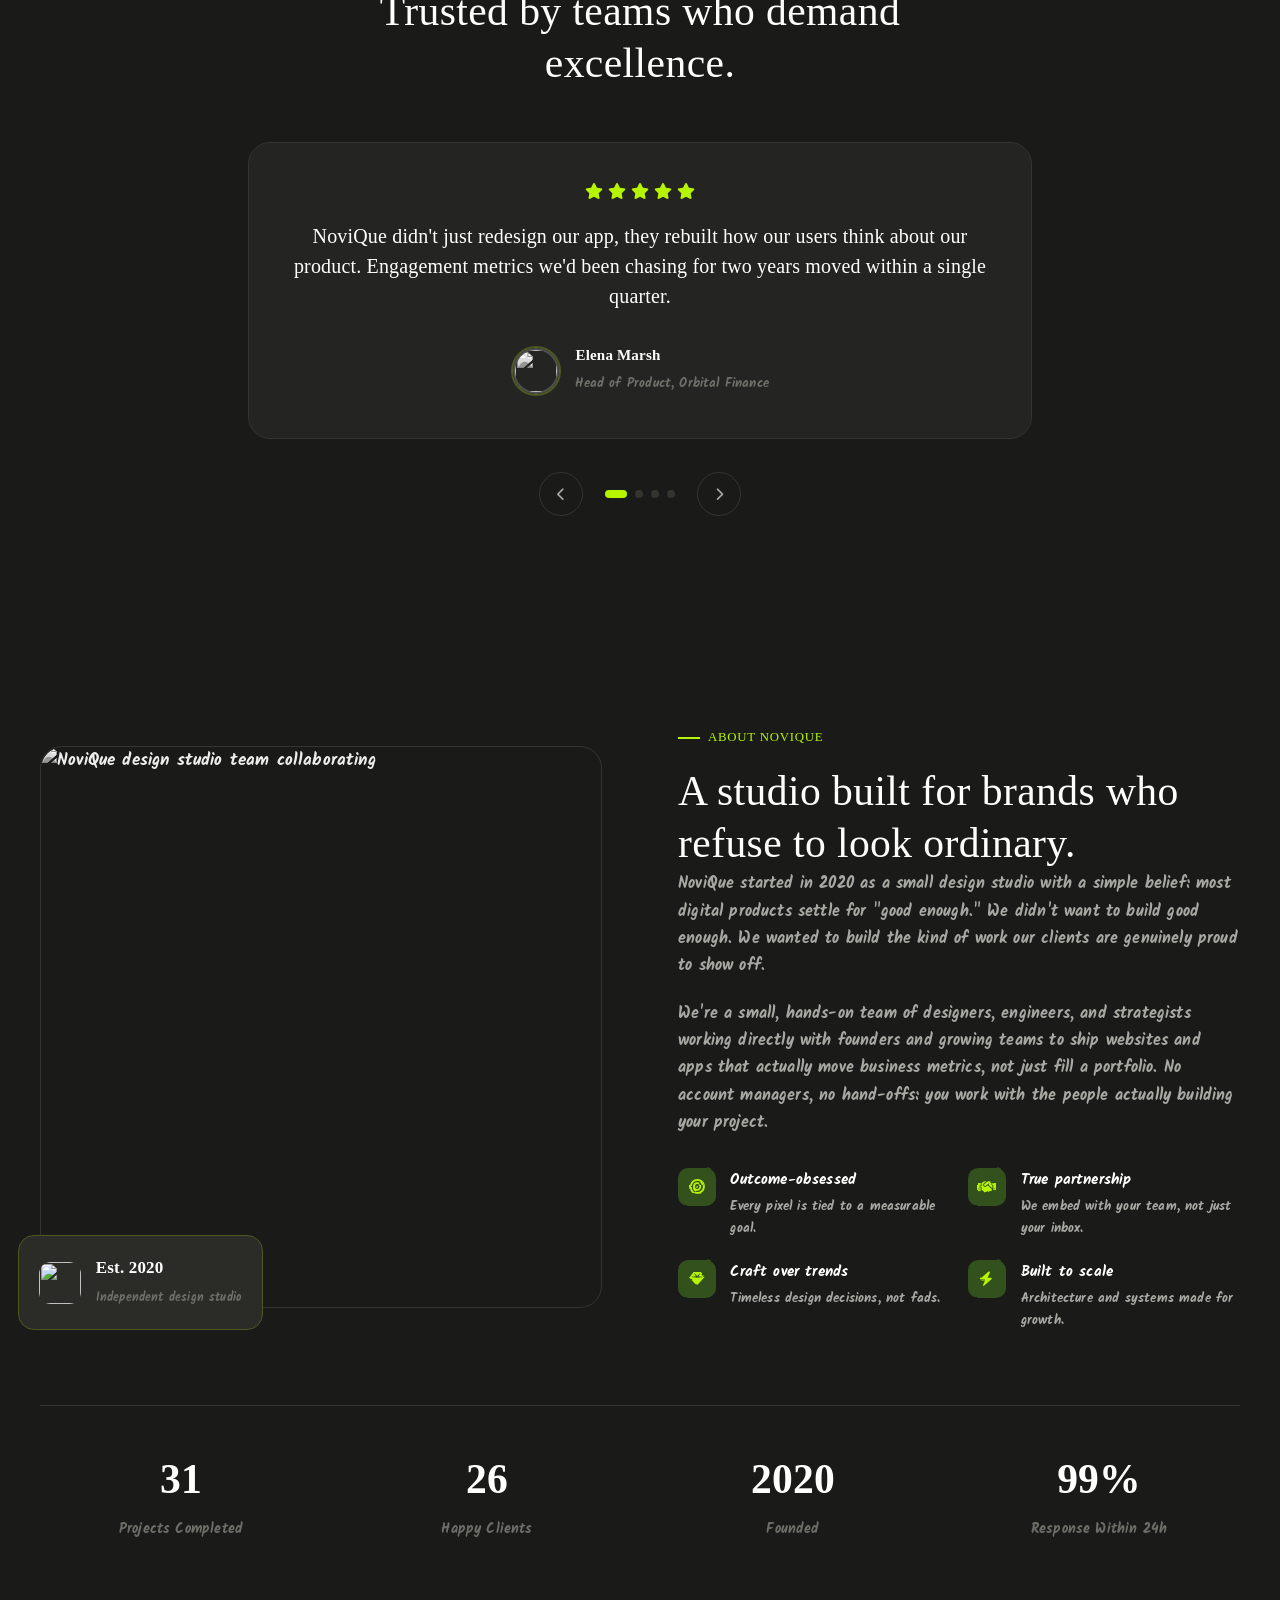
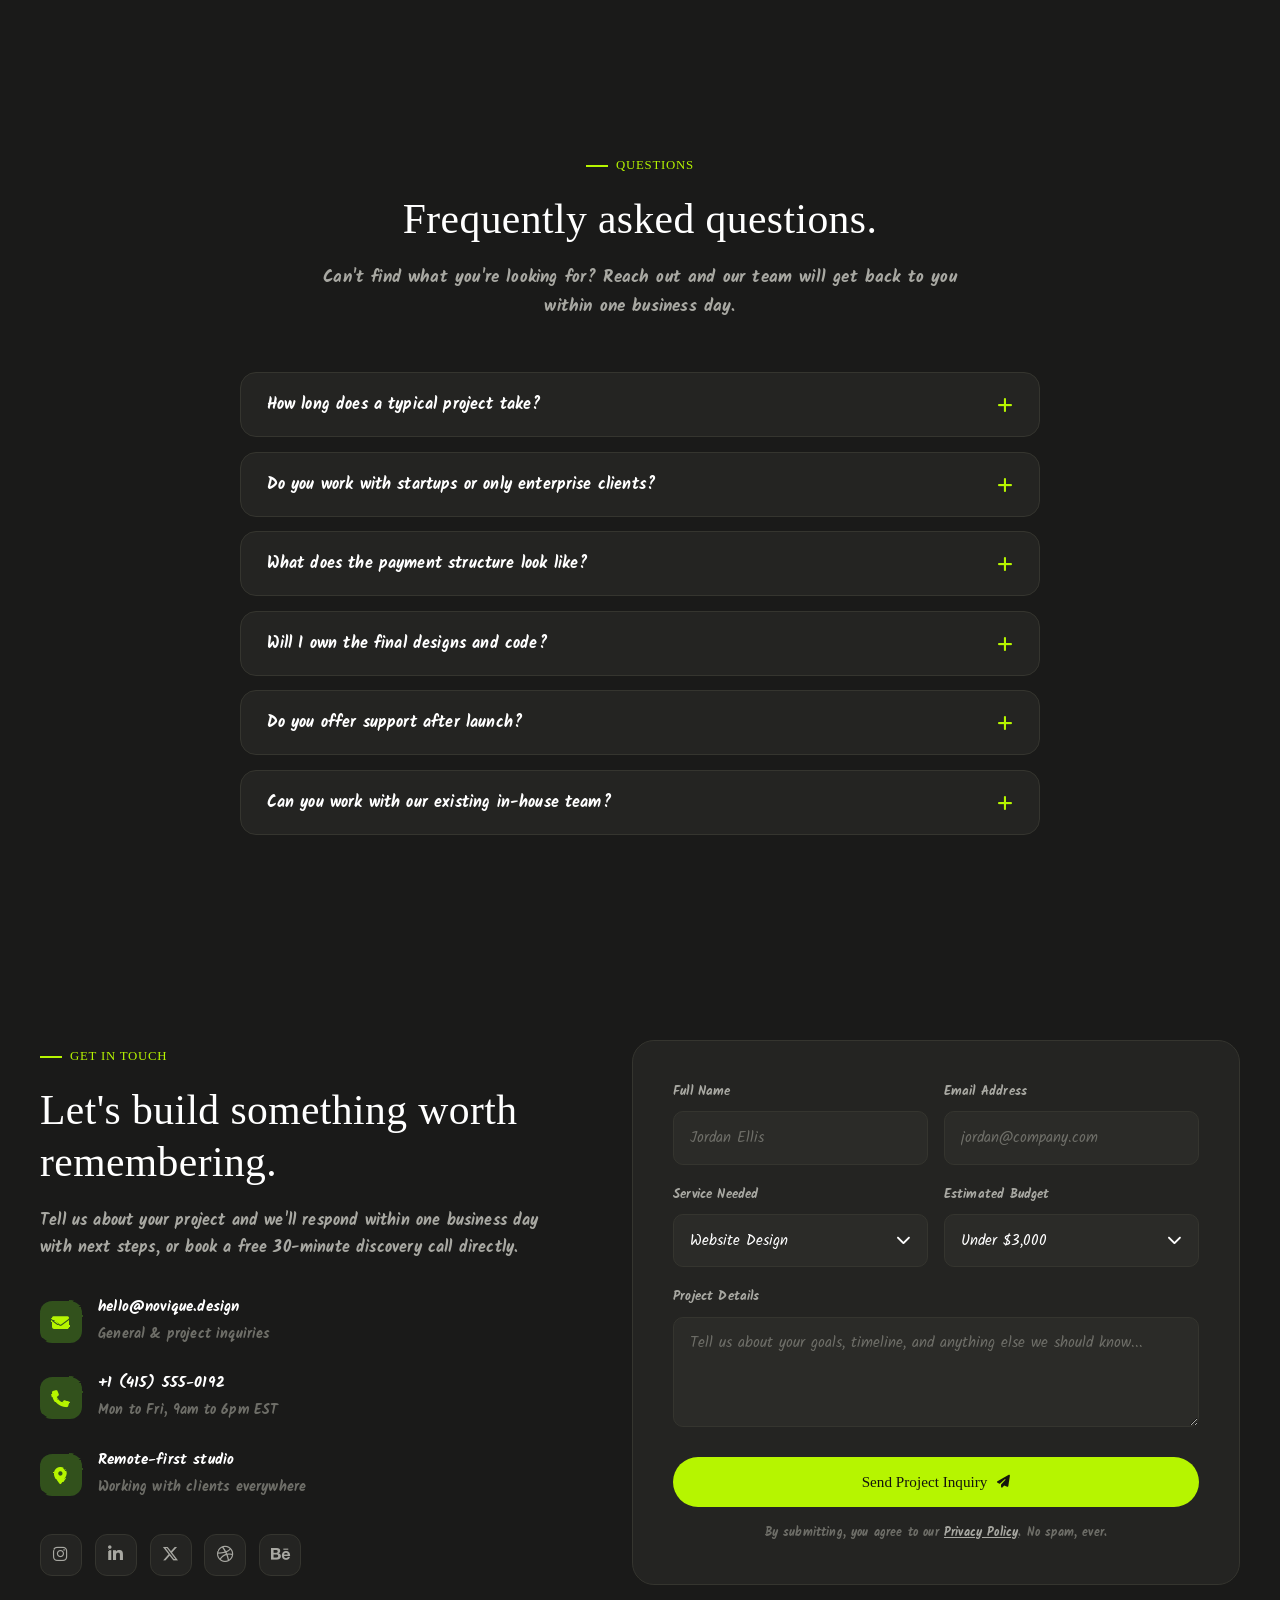
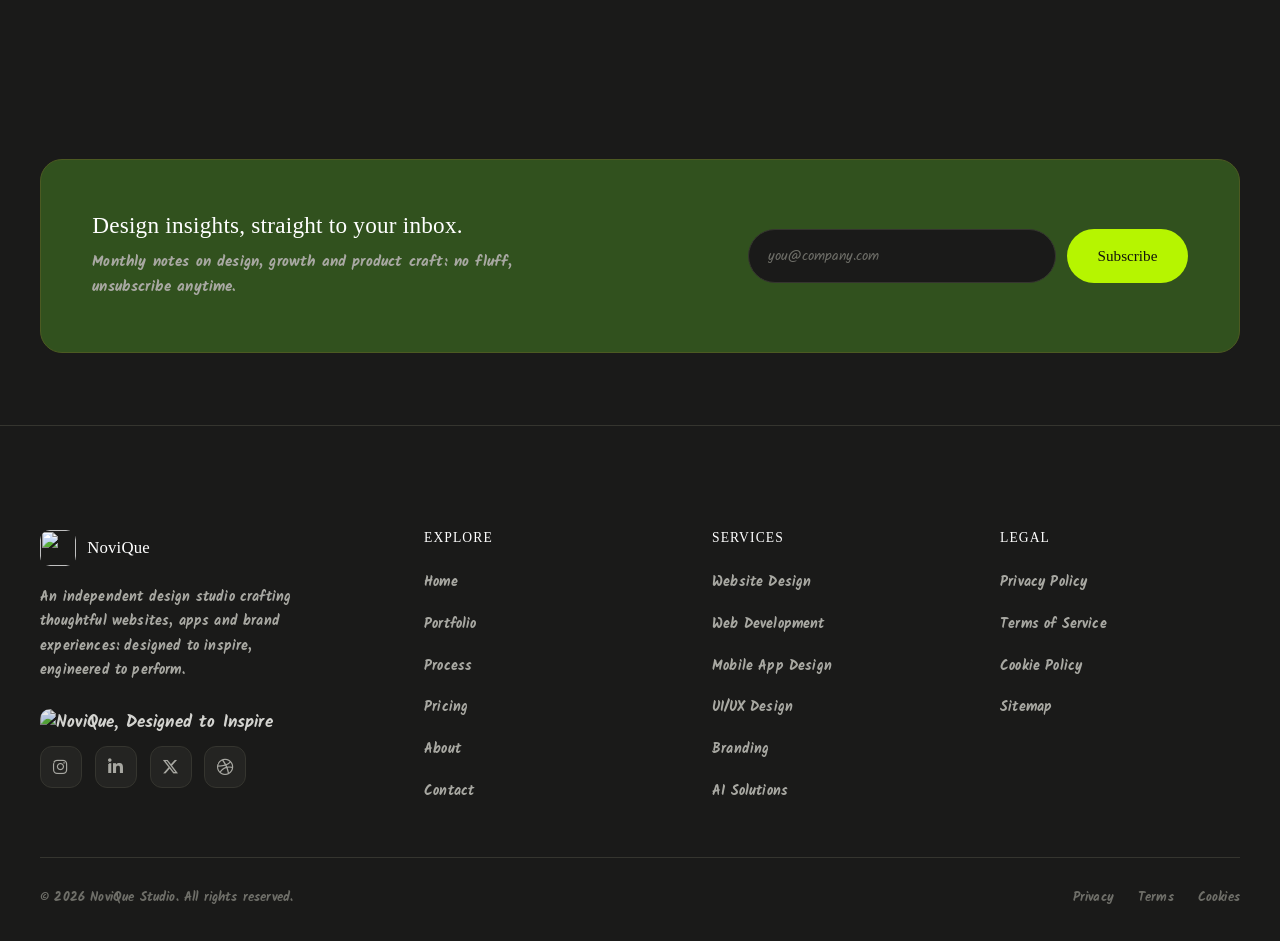
==== commit 16a34287: "Update NOVA_CONFIG model and API key handling" ====
--- a/index.html
+++ b/index.html
@@ -3097,12 +3097,13 @@
 var NOVA_CONFIG = {
     apiKey: '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',
     endpoint: 'https://openrouter.ai/api/v1/chat/completions',
-model: 'deepseek/deepseek-r1:free',
-modelFallbacks: [
-  'qwen/qwen3-coder:free',
-  'meta-llama/llama-3.3-70b-instruct:free',
-  'google/gemma-3-12b-it:free'
-],
+    model: 'tencent/hy3:free',
+    modelFallbacks: [
+      'poolside/laguna-xs-2.1:free',
+      'poolside/laguna-m.1:free',
+      'cohere/north-mini-code:free',
+      'nvidia/nemotron-3-ultra-550b-a55b:free'
+    ],
     siteUrl: 'https://ronakksdevelopment.github.io/novique/',
     siteName: 'NoviQue'
   };
@@ -3519,16 +3520,17 @@
   }
 
   function isApiKeyConfigured(){
-    var key = NOVA_CONFIG.apiKey;
-    return !!key && key.indexOf('YOUR_') !== 0 && key.trim() !== '';
+    var key = NOVA_CONFIG.apiKey && NOVA_CONFIG.apiKey.trim();
+    return !!key && key.indexOf('YOUR_') !== 0 && key !== '';
   }
 
   function requestChatCompletion(model, messages){
+    var key = NOVA_CONFIG.apiKey.trim();
     return fetch(NOVA_CONFIG.endpoint, {
       method: 'POST',
       headers: {
         'Content-Type': 'application/json',
-        'Authorization': 'Bearer ' + NOVA_CONFIG.apiKey,
+        'Authorization': 'Bearer ' + key,
         'HTTP-Referer': NOVA_CONFIG.siteUrl,
         'X-Title': NOVA_CONFIG.siteName
       },
@@ -3538,37 +3540,22 @@
         max_tokens: 500,
         temperature: 0.6
       })
-    }).then(async function(res){
-
-    var data = await res.json();
-
-    if(!res.ok){
-
-        console.error("OpenRouter Error:", data);
-
-        throw new Error(
-            data.error?.message ||
-            data.message ||
-            ("HTTP " + res.status)
-        );
-    }
-
-    var reply =
-        data &&
-        data.choices &&
-        data.choices[0] &&
-        data.choices[0].message &&
-        data.choices[0].message.content;
-
-    if(!reply){
-        throw new Error("Empty response");
-    }
-
-    return reply.trim();
-})
+    }).then(function(res){
+      if(!res.ok){
+        return res.text().then(function(bodyText){
+          // Surface the real reason in the console so failures are diagnosable
+          // instead of silently falling through to the next model.
+          console.error('[Nova] ' + model + ' failed with status ' + res.status + ': ' + bodyText);
+          throw new Error('Request failed with status ' + res.status);
+        });
+      }
+      return res.json();
     }).then(function(data){
       var reply = data && data.choices && data.choices[0] && data.choices[0].message && data.choices[0].message.content;
-      if(!reply){ throw new Error('Empty response'); }
+      if(!reply){
+        console.error('[Nova] ' + model + ' returned an empty response', data);
+        throw new Error('Empty response');
+      }
       return reply.trim();
     });
   }
@@ -3589,23 +3576,18 @@
     var modelsToTry = [NOVA_CONFIG.model].concat(NOVA_CONFIG.modelFallbacks || []);
     var attempt = 0;
 
-function tryNext(){
-
-    if(attempt >= modelsToTry.length){
-        throw new Error("All models failed");
+    function tryNext(){
+      if(attempt >= modelsToTry.length){
+        console.error('[Nova] All models failed (' + modelsToTry.join(', ') + '). Showing fallback reply to user.');
+        return fallbackReply();
+      }
+      var model = modelsToTry[attempt];
+      attempt += 1;
+      return requestChatCompletion(model, messages).catch(function(err){
+        console.warn('[Nova] Model ' + model + ' failed, trying next. Reason: ' + err.message);
+        return tryNext();
+      });
     }
-
-    var model = modelsToTry[attempt++];
-
-    return requestChatCompletion(model, messages)
-        .catch(function(err){
-
-            console.warn("Model failed:", model, err);
-
-            return tryNext();
-        });
-
-}
 
     return tryNext();
   }
@@ -3631,22 +3613,11 @@
       return;
     }
 
-callOpenRouter(text)
-.then(function(reply){
-    hideTyping();
-    addBotMessage(reply, { typewriter:true });
-})
-.catch(function(err){
-    hideTyping();
-    addBotMessage(
-        "Sorry, I'm temporarily unavailable.\n\n" +
-        err.message,
-        { typewriter:true }
-    );
-})
-.finally(function(){
-    setSending(false);
-});
+    callOpenRouter(text).then(function(reply){
+      hideTyping();
+      addBotMessage(reply, { typewriter: true });
+      setSending(false);
+    });
   }
 
   launcher.addEventListener('click', toggleWindow);
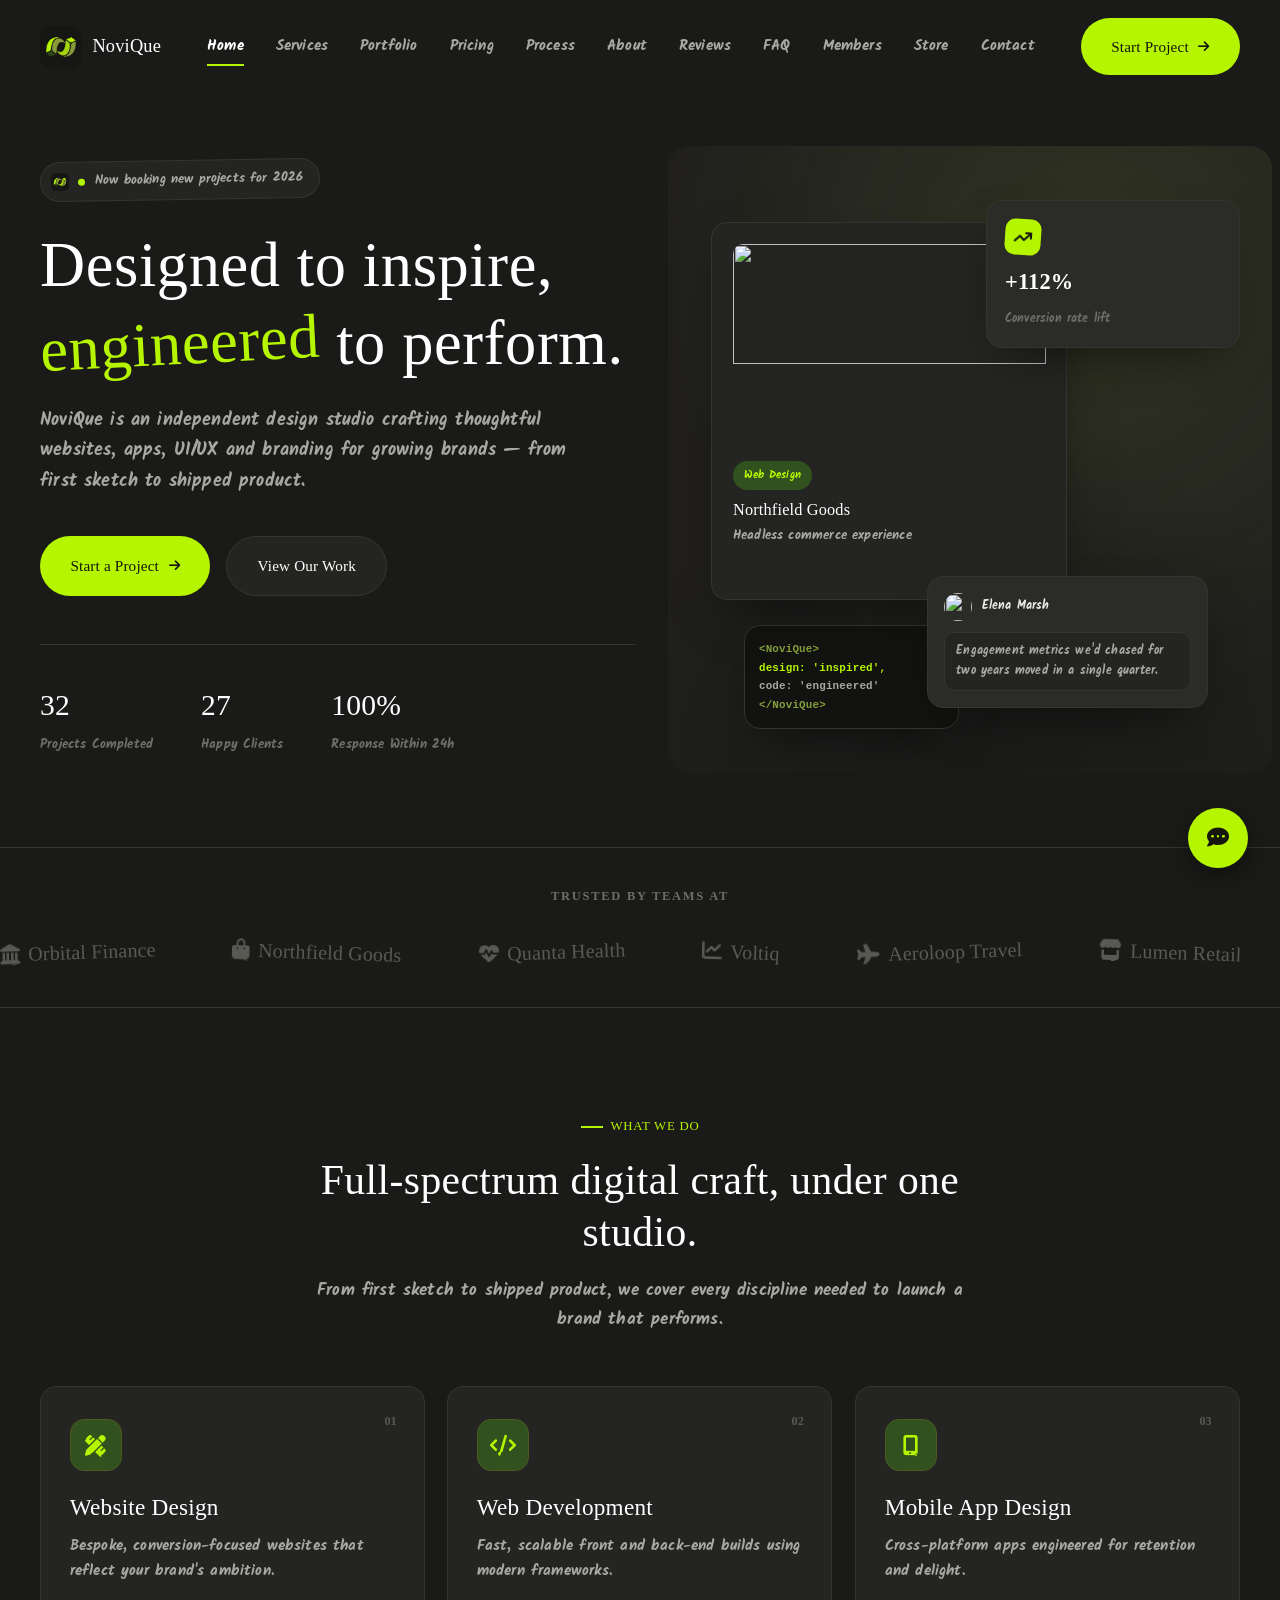
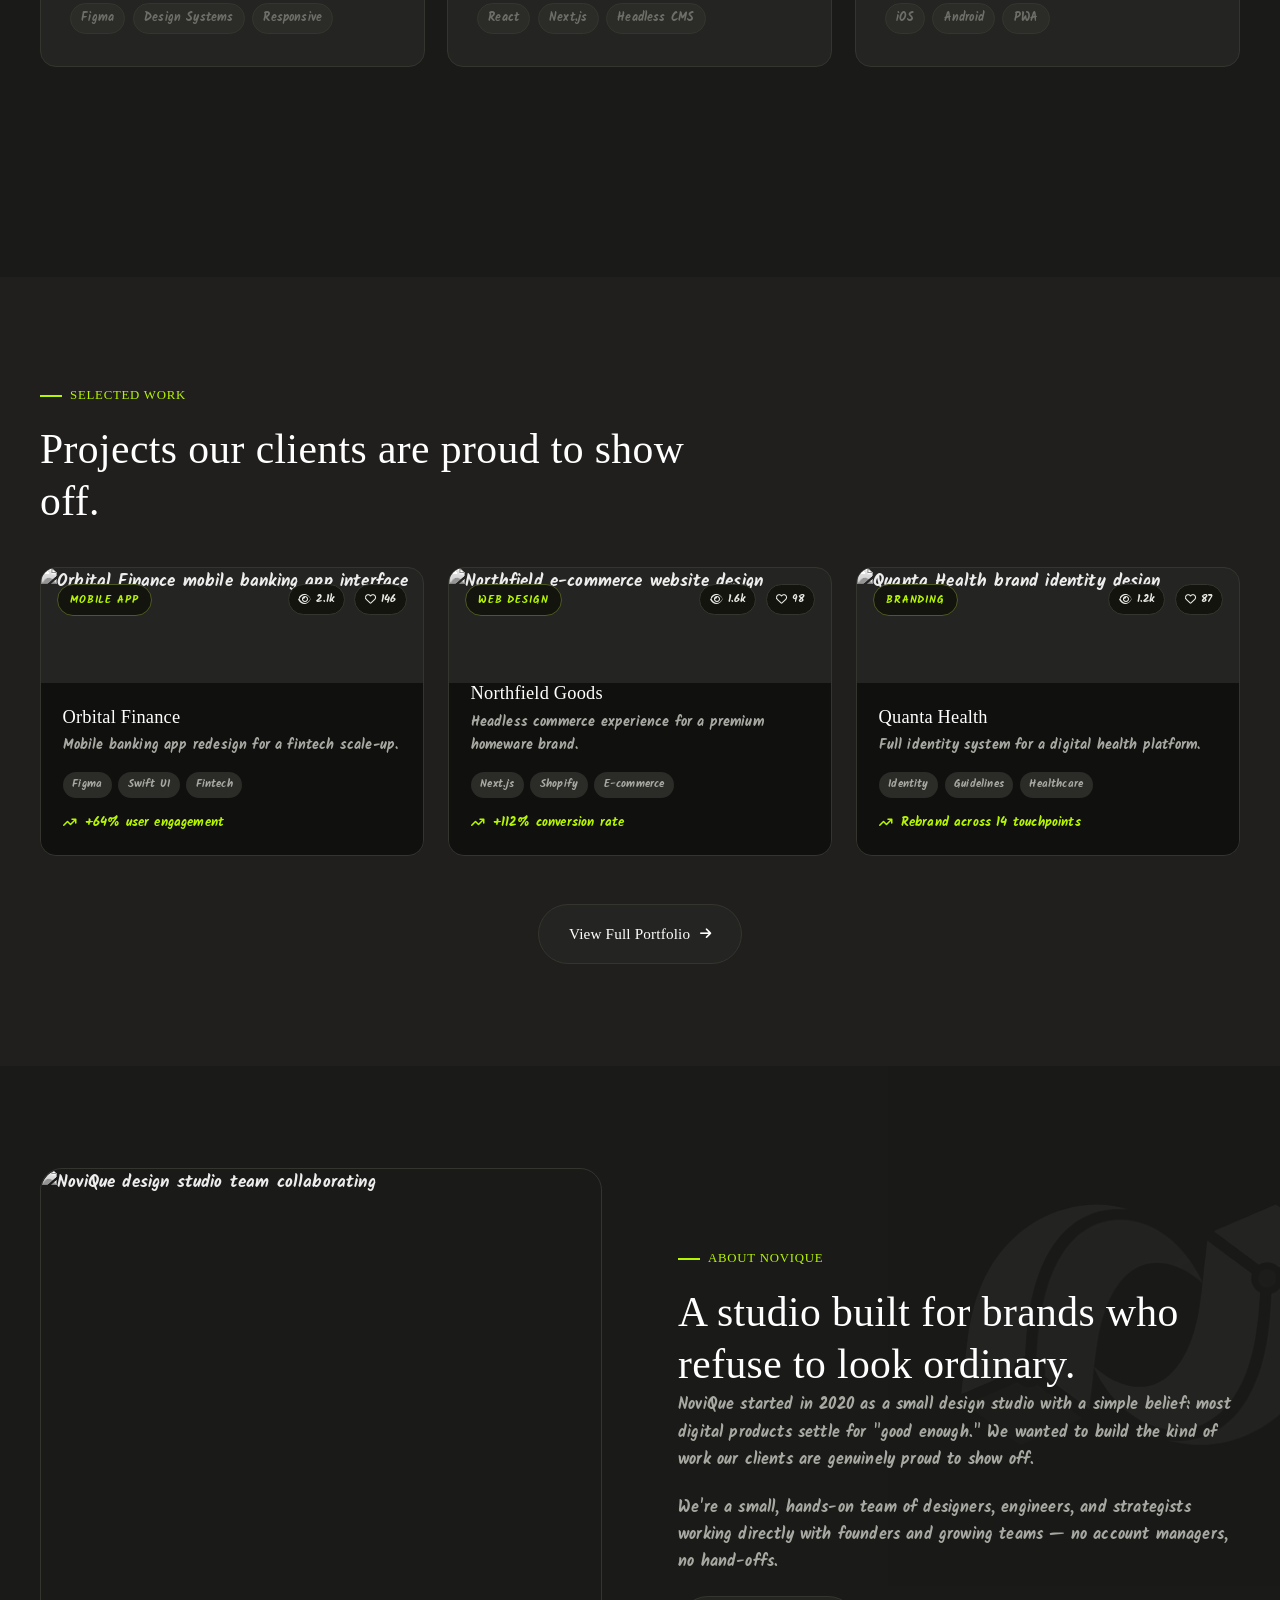
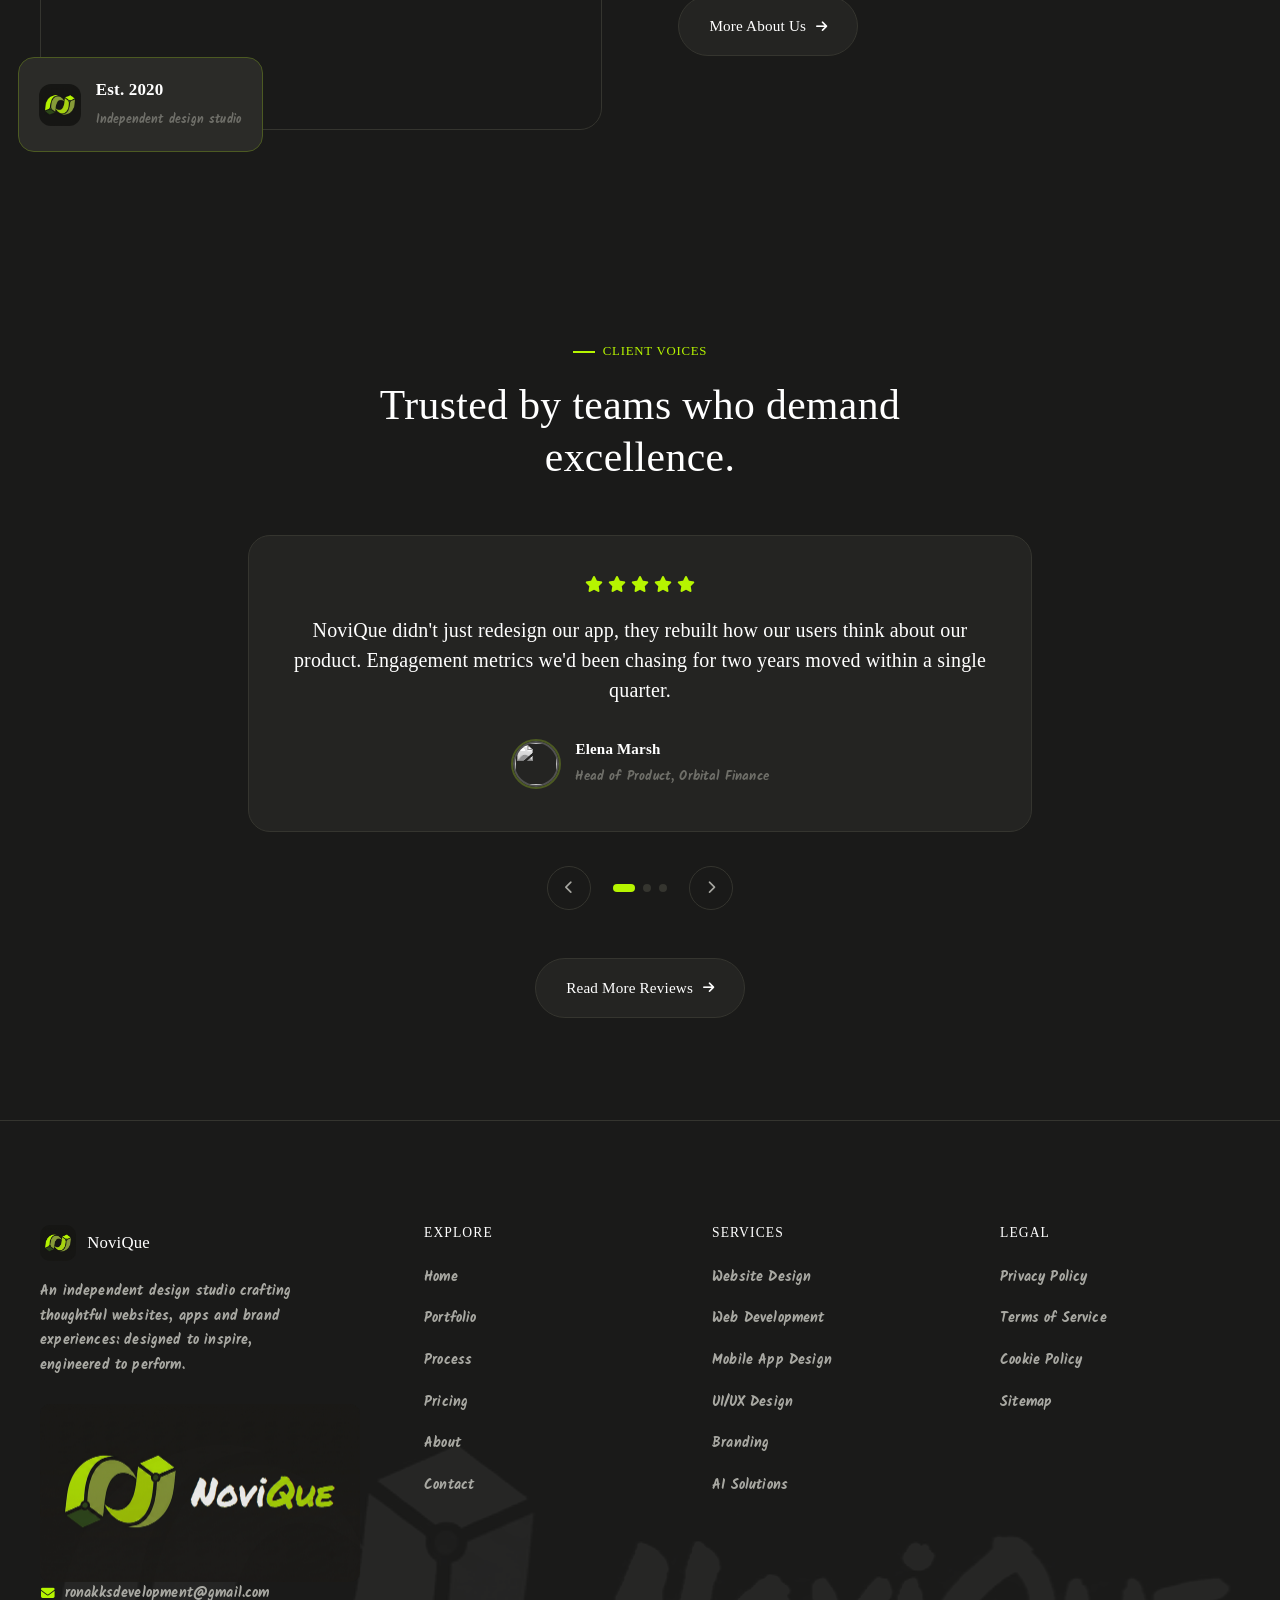
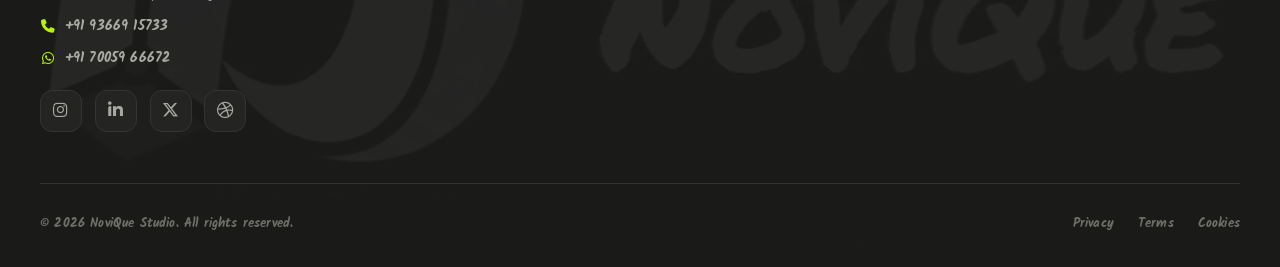
==== commit 976efd86: "Initial publish via Portway" ====
--- a/index.html
+++ b/index.html
@@ -3,30 +3,40 @@
 <head>
 <meta charset="UTF-8">
 <meta name="viewport" content="width=device-width, initial-scale=1.0, viewport-fit=cover">
-<title>NoviQue - Designed to Inspire | Independent Design Studio</title>
-<meta name="description" content="NoviQue is an independent design studio crafting thoughtful websites, apps, UI/UX, branding and digital experiences for growing brands. Designed to Inspire.">
+<title>NoviQue | Designed to Inspire</title>
+<meta name="description" content="NoviQue is an independent design studio crafting thoughtful websites, apps, UI/UX and branding for growing brands.">
 <meta name="keywords" content="digital agency, web design, web development, UI UX design, branding, mobile app design, AI solutions, SEO, digital marketing">
 <meta name="author" content="NoviQue">
 <meta name="theme-color" content="#1A1A19">
+
+<!-- PWA: installable, works offline -->
+<link rel="manifest" href="manifest.webmanifest">
+<meta name="mobile-web-app-capable" content="yes">
+<meta name="apple-mobile-web-app-capable" content="yes">
+<meta name="apple-mobile-web-app-status-bar-style" content="black-translucent">
+<meta name="apple-mobile-web-app-title" content="NoviQue">
 
 <!-- Open Graph -->
 <meta property="og:type" content="website">
 <meta property="og:title" content="NoviQue - Designed to Inspire">
 <meta property="og:description" content="An independent design studio crafting thoughtful websites, apps, UI/UX and branding for growing brands.">
-<meta property="og:image" content="https://i.ibb.co/bZ2KDvg/banner-final.png">
-<meta property="og:url" content="https://novique.design">
+<meta property="og:image" content="assets/images/banner-og.png">
+<meta property="og:url" content="https://novique.design/">
 <meta property="og:site_name" content="NoviQue">
 
 <!-- Twitter -->
 <meta name="twitter:card" content="summary_large_image">
 <meta name="twitter:title" content="NoviQue - Designed to Inspire">
 <meta name="twitter:description" content="An independent design studio crafting thoughtful websites, apps, UI/UX and branding for growing brands.">
-<meta name="twitter:image" content="https://i.ibb.co/bZ2KDvg/banner-final.png">
+<meta name="twitter:image" content="assets/images/banner-og.png">
 
 <!-- Favicon -->
-<link rel="icon" type="image/png" href="https://i.ibb.co/PGpwKRRx/logo-final.png">
-<link rel="apple-touch-icon" href="https://i.ibb.co/PGpwKRRx/logo-final.png">
-<link rel="canonical" href="https://novique.design">
+<link rel="icon" type="image/x-icon" href="favicon/favicon.ico">
+<link rel="icon" type="image/png" sizes="16x16" href="favicon/favicon-16x16.png">
+<link rel="icon" type="image/png" sizes="32x32" href="favicon/favicon-32x32.png">
+<link rel="icon" type="image/png" sizes="192x192" href="favicon/android-chrome-192x192.png">
+<link rel="apple-touch-icon" sizes="180x180" href="favicon/apple-touch-icon.png">
+<link rel="canonical" href="https://novique.design/">
 
 <!-- Fonts -->
 <link rel="preconnect" href="https://fonts.googleapis.com">
@@ -39,1637 +49,12 @@
 <!-- Spline 3D Viewer (web component, loaded async so it never blocks first paint) -->
 <script type="module" src="https://unpkg.com/@splinetool/viewer@1.9.82/build/spline-viewer.js" async></script>
 
-<style>
-/* ============================================
-   NOVIQUE - DESIGNED TO INSPIRE
-   Solid Color Theme, Version 1.0 Final
-   No gradients. No glassmorphism. No glow.
-   Black / Green / White system.
-   ============================================ */
-
-:root{
-  --bg: #1A1A19;
-  --bg-soft: #201F1D;
-  --bg-elevated: #242422;
-  --bg-elevated-2: #2B2B28;
-  --dark-green: #31511E;
-  --olive: #859F3D;
-  --lime: #B6F500;
-  --white: #FFFFFF;
-
-  --ink: #E8E8E4;
-  --ink-dim: #A8A8A2;
-  --ink-faint: #6E6E68;
-  --border-soft: #35352F;
-  --border-lime: #4C5A22;
-
-  --font-display: 'Permanent Marker', cursive;
-  --font-body: 'Kalam', cursive;
-
-  --section-pad: clamp(4rem, 8vw, 7.5rem);
-  --container: 1280px;
-  --radius-sm: 10px;
-  --radius-md: 16px;
-  --radius-lg: 22px;
-  --radius-full: 999px;
-
-  --ease: cubic-bezier(0.16, 1, 0.3, 1);
-  --ease-soft: cubic-bezier(0.4, 0, 0.2, 1);
-}
-
-*,*::before,*::after{ box-sizing: border-box; margin:0; padding:0; }
-
-html{
-  scroll-behavior: smooth;
-  scroll-padding-top: 84px;
-}
-
-body{
-  background: var(--bg);
-  color: var(--ink);
-  font-family: var(--font-body);
-  font-weight: 700;
-  font-size: 17px;
-  line-height: 1.7;
-  letter-spacing: 0.01em;
-  overflow-x: hidden;
-  position: relative;
-  -webkit-font-smoothing: antialiased;
-  -moz-osx-font-smoothing: grayscale;
-}
-
-@media (prefers-reduced-motion: reduce){
-  *,*::before,*::after{
-    animation-duration: 0.001ms !important;
-    animation-iteration-count: 1 !important;
-    transition-duration: 0.001ms !important;
-    scroll-behavior: auto !important;
-  }
-}
-
-img{ max-width:100%; display:block; }
-
-/* Photo treatment: greyscale base photo, no color overlay.
-   Only applies to real photographs (wrapped in .photo-fx). Logos, icons,
-   avatars-that-are-brand-marks, and all other UI elements stay original. */
-.photo-fx{
-  position: relative;
-  display: block;
-  width: 100%;
-  height: 100%;
-  overflow: hidden;
-}
-.photo-fx img{
-  filter: grayscale(1) contrast(1.05);
-}
-/* Match each photo context's existing corner rounding on the wrapper itself */
-.card-main .photo-fx{ border-radius:10px; height:60%; margin-bottom:1rem; }
-.card-main .photo-fx img{ height:100%; }
-.case-body-inner .photo-fx{ border-radius: var(--radius-sm); }
-.about-visual-frame .photo-fx{ border-radius: inherit; }
-/* Circular photo contexts: testimonial avatars and the chat-card headshot */
-.testi-person .photo-fx{
-  width:50px; height:50px; display:inline-block;
-  border-radius:50%; border:2px solid var(--border-lime);
-}
-.testi-person .photo-fx img{ width:100%; height:100%; }
-.card-chat .photo-fx{
-  width:28px; height:28px; display:inline-block; border-radius:50%;
-}
-.card-chat .photo-fx img{ width:100%; height:100%; }
-a{ color: inherit; text-decoration: none; }
-ul{ list-style: none; }
-button{ font-family: inherit; cursor: pointer; border:none; background:none; color:inherit; }
-input, textarea, select{ font-family: inherit; }
-svg{ display:block; }
-
-.container{
-  max-width: var(--container);
-  margin: 0 auto;
-  padding: 0 clamp(1.25rem, 4vw, 2.5rem);
-  position: relative;
-  z-index: 1;
-}
-
-section{ position: relative; z-index: 1; }
-
-::-webkit-scrollbar{ width: 10px; }
-::-webkit-scrollbar-track{ background: var(--bg); }
-::-webkit-scrollbar-thumb{
-  background: var(--olive);
-  border-radius: 10px;
-  border: 2px solid var(--bg);
-}
-::-webkit-scrollbar-thumb:hover{ background: var(--lime); }
-* { scrollbar-color: var(--olive) var(--bg); scrollbar-width: thin; }
-
-::selection{ background: var(--lime); color: #111; }
-::-moz-selection{ background: var(--lime); color: #111; }
-
-html{ -webkit-tap-highlight-color: transparent; }
-* { accent-color: var(--lime); }
-
-a:focus-visible, button:focus-visible, input:focus-visible, textarea:focus-visible, select:focus-visible, [tabindex]:focus-visible{
-  outline: 2px solid var(--lime);
-  outline-offset: 3px;
-  border-radius: 4px;
-}
-
-.skip-link{
-  position:absolute; left:1rem; top:-60px; background:var(--lime); color:#111;
-  padding:0.75rem 1.25rem; border-radius:8px; z-index:999; font-weight:700;
-  transition: top .3s var(--ease);
-}
-.skip-link:focus{ top: 1rem; }
-
-h1,h2,h3,h4,h5{
-  font-family: var(--font-display);
-  font-weight: 400;
-  line-height: 1.25;
-  letter-spacing: 0.01em;
-  color: var(--white);
-}
-h1{ font-size: clamp(2.1rem, 5.2vw, 3.9rem); }
-h2{ font-size: clamp(1.75rem, 3.6vw, 2.6rem); }
-h3{ font-size: clamp(1.2rem, 2vw, 1.45rem); }
-p{ color: var(--ink-dim); font-weight: 700; }
-
-.eyebrow{
-  display:inline-flex;
-  align-items:center;
-  gap:0.5rem;
-  font-family: var(--font-display);
-  font-size: 0.8rem;
-  letter-spacing: 0.06em;
-  text-transform: uppercase;
-  color: var(--lime);
-  font-weight: 400;
-  margin-bottom: 1.1rem;
-}
-.eyebrow::before{
-  content:'';
-  width: 22px; height: 2px;
-  background: var(--lime);
-}
-
-.section-head{
-  max-width: 680px;
-  margin-bottom: clamp(2.25rem, 4vw, 3.5rem);
-}
-.section-head.center{ margin-left:auto; margin-right:auto; text-align:center; }
-.section-head p{ margin-top:1.1rem; font-size: 1.05rem; }
-
-.reveal{
-  opacity:0;
-  transform: translateY(30px);
-  transition: opacity .7s var(--ease), transform .7s var(--ease);
-  will-change: transform, opacity;
-}
-.reveal.in-view{ opacity:1; transform: translateY(0); }
-.reveal-scale{ opacity:0; transform: scale(0.94); transition: opacity .7s var(--ease), transform .7s var(--ease); }
-.reveal-scale.in-view{ opacity:1; transform: scale(1); }
-.stagger > *{ transition-delay: calc(var(--i, 0) * 80ms); }
-
-/* ============ BACKGROUND BRAND WATERMARKS ============ */
-/* Large, low-opacity banner logo used as a background texture element,
-   tinted to sit flush with the page background rather than looking pasted on. */
-.brand-watermark{
-  position:absolute;
-  pointer-events:none;
-  z-index:0;
-  opacity:0.05;
-  filter: grayscale(1) brightness(1.6);
-  user-select:none;
-}
-.brand-watermark img{ width:100%; height:auto; display:block; }
-
-.hero .brand-watermark{
-  top:50%; left:50%;
-  width: min(1100px, 150vw);
-  transform: translate(-50%,-50%);
-}
-.about .brand-watermark{
-  top:0; right:-10%;
-  width: 520px;
-  opacity:0.045;
-}
-.contact .brand-watermark{
-  bottom:-8%; left:-8%;
-  width: 480px;
-  opacity:0.045;
-}
-.site-footer{ position:relative; overflow:hidden; }
-.site-footer .brand-watermark{
-  bottom:-18%; left:50%;
-  width: min(1400px, 180vw);
-  transform: translateX(-50%);
-  opacity:0.05;
-}
-@media (max-width:760px){
-  .brand-watermark{ opacity:0.04; }
-  .hero .brand-watermark{ width: 160vw; }
-  .about .brand-watermark, .contact .brand-watermark{ display:none; }
-  .site-footer .brand-watermark{ width: 220vw; }
-}
-
-/* ============ ICON ANIMATION SYSTEM ============ */
-/* Scroll-in pop animation (not part of Font Awesome's Animate set, kept custom). */
-@keyframes iconPop{
-  0%{ transform: scale(0.5) rotate(-8deg); opacity:0; }
-  60%{ transform: scale(1.12) rotate(3deg); opacity:1; }
-  100%{ transform: scale(1) rotate(0deg); opacity:1; }
-}
-.icon-anim{ animation: iconPop .5s var(--ease-soft) both; }
-
-/* Font Awesome's real fa-beat / fa-bounce / fa-shake / fa-spin / fa-fade animations
-   ship from the Font Awesome CDN stylesheet loaded in <head> and are applied directly
-   via fa-beat / fa-bounce / fa-shake / fa-spin / fa-fade classes on each <i> icon.
-   Tuned durations/scale per icon using Font Awesome's official CSS custom properties. */
-.fa-beat{ --fa-animation-duration: 1.6s; --fa-beat-scale: 1.15; }
-.fa-bounce{ --fa-animation-duration: 1.4s; }
-.fa-shake{ --fa-animation-duration: 2.4s; }
-.fa-spin{ --fa-animation-duration: 3s; }
-.fa-fade{ --fa-animation-duration: 2.6s; --fa-fade-opacity: 0.4; }
-
-/* Extra "doodle flourish" wiggle used on hover for interactive icons site-wide
-   (nav links, buttons, service icons, chatbot icons). Separate from the FA
-   always-on animations above, this only plays on :hover / .icon-flourish-active
-   so it reads as a deliberate reaction rather than constant motion. */
-@keyframes iconFlourish{
-  0%{ transform: rotate(0deg) scale(1); }
-  20%{ transform: rotate(-14deg) scale(1.12); }
-  45%{ transform: rotate(10deg) scale(1.08); }
-  70%{ transform: rotate(-6deg) scale(1.1); }
-  100%{ transform: rotate(0deg) scale(1); }
-}
-.icon-flourish{ display:inline-block; transform-origin:50% 55%; }
-a:hover > .icon-flourish,
-button:hover > .icon-flourish,
-.icon-flourish-active{
-  animation: iconFlourish .55s var(--ease-soft) both;
-}
-/* Applies the same flourish to every Font Awesome icon that lives directly
-   inside a link, button, or icon-badge wrapper, so nav items, CTAs, service
-   icons and stat icons all react on hover without needing markup changes. */
-a:hover > i.fa-solid, a:hover > i.fa-regular, a:hover > i.fa-brands,
-button:hover > i.fa-solid, button:hover > i.fa-regular, button:hover > i.fa-brands,
-.service-icon:hover > i, .card-stat .icon:hover > i,
-.about-value:hover > i, .contact-detail:hover > i{
-  animation: iconFlourish .55s var(--ease-soft) both;
-}
-@media (prefers-reduced-motion: reduce){
-  .icon-flourish, a:hover > .icon-flourish, button:hover > .icon-flourish,
-  a:hover > i.fa-solid, a:hover > i.fa-regular, a:hover > i.fa-brands,
-  button:hover > i.fa-solid, button:hover > i.fa-regular, button:hover > i.fa-brands,
-  .service-icon:hover > i, .card-stat .icon:hover > i,
-  .about-value:hover > i, .contact-detail:hover > i{ animation:none !important; }
-}
-
-/* Buttons */
-.btn{
-  position: relative;
-  display: inline-flex;
-  align-items: center;
-  justify-content:center;
-  gap: 0.6rem;
-  font-family: var(--font-display);
-  font-weight: 400;
-  font-size: 0.95rem;
-  padding: 1rem 1.9rem;
-  border-radius: var(--radius-full);
-  transition: transform .3s var(--ease), background .25s var(--ease), border-color .25s var(--ease);
-  white-space: nowrap;
-}
-.btn-primary{
-  background: var(--lime);
-  color: #14150C;
-}
-.btn-primary:hover{
-  background: #C7FF33;
-  transform: translateY(-2px);
-}
-.btn-outline{
-  background: var(--bg-elevated);
-  color: var(--white);
-  border: 1px solid var(--border-soft);
-}
-.btn-outline:hover{
-  border-color: var(--lime);
-  background: var(--bg-elevated-2);
-  transform: translateY(-2px);
-}
-.btn-sm{ padding: 0.7rem 1.35rem; font-size: 0.85rem; }
-.btn-block{ width: 100%; }
-.btn .fa-solid, .btn .fa-regular{ font-size: 0.85em; transition: transform .3s cubic-bezier(.34,1.56,.64,1); }
-.btn:hover .fa-arrow-right{ transform: translateX(4px); }
-.btn:hover .fa-arrow-up-right-from-square{ transform: translate(2px,-2px) scale(1.08); }
-.btn:active{ transform: scale(0.97); }
-
-/* Loader */
-#loader{
-  position: fixed; inset:0; z-index: 9999;
-  background: var(--bg);
-  display:flex; align-items:center; justify-content:center;
-  transition: opacity .6s var(--ease), visibility .6s var(--ease);
-}
-#loader.hidden{ opacity:0; visibility:hidden; pointer-events:none; }
-.loader-inner{ display:flex; flex-direction:column; align-items:center; gap:1.5rem; }
-.loader-logo{
-  width: 60px; height:60px; border-radius: 16px;
-  animation: loaderPulse 1.4s ease-in-out infinite;
-}
-@keyframes loaderPulse{
-  0%,100%{ transform: scale(1); opacity:1; }
-  50%{ transform: scale(1.06); opacity:0.7; }
-}
-.loader-bar{
-  width: 180px; height: 3px; background: var(--bg-elevated);
-  border-radius: 10px; overflow:hidden; position:relative;
-}
-.loader-bar::after{
-  content:'';
-  position:absolute; left:0; top:0; bottom:0; width:40%;
-  background: var(--lime);
-  border-radius: 10px;
-  animation: loaderSlide 1.1s ease-in-out infinite;
-}
-@keyframes loaderSlide{
-  0%{ left:-40%; }
-  100%{ left:100%; }
-}
-.loader-text{ font-family: var(--font-display); font-size:0.72rem; letter-spacing:0.24em; color: var(--ink-faint); text-transform:uppercase; }
-
-/* ============ NAVBAR ============ */
-.navbar{
-  position: fixed; top:0; left:0; right:0; z-index: 500;
-  padding: 1.1rem 0;
-  transition: padding .35s var(--ease), background .35s var(--ease), border-color .35s var(--ease);
-  border-bottom: 1px solid transparent;
-  background: var(--bg);
-}
-.navbar.scrolled{
-  padding: 0.7rem 0;
-  border-bottom: 1px solid var(--border-soft);
-}
-.nav-inner{
-  display:flex; align-items:center; justify-content:space-between;
-  gap: 1.5rem;
-}
-.nav-logo{ display:flex; align-items:center; gap:0.65rem; }
-.nav-logo-mark{
-  height: 42px; width: 42px; border-radius:11px;
-  transition: transform .4s cubic-bezier(.34,1.56,.64,1);
-  flex-shrink:0;
-}
-.nav-logo-text{
-  font-family: var(--font-display);
-  font-size: 1.15rem;
-  font-weight: 400;
-  letter-spacing: 0.01em;
-  color: var(--white);
-}
-.nav-logo:hover .nav-logo-mark{ transform: scale(1.06) rotate(-4deg); }
-@media (max-width:520px){
-  .nav-logo-text{ display:none; }
-  .nav-logo-mark{ height:38px; width:38px; }
-}
-
-.nav-links{
-  display:flex; align-items:center; gap: 2rem;
-  font-size: 0.92rem; font-weight:700;
-}
-.nav-links a{
-  position:relative; color: var(--ink-dim);
-  padding: 0.3rem 0;
-  transition: color .25s var(--ease-soft);
-}
-.nav-links a::after{
-  content:''; position:absolute; left:0; bottom:-2px; width:0; height:2px;
-  background: var(--lime); transition: width .3s var(--ease);
-}
-.nav-links a:hover{ color: var(--white); }
-.nav-links a:hover::after{ width:100%; }
-
-.nav-cta{ display:flex; align-items:center; gap:1rem; }
-.nav-toggle{
-  display:none; align-items:center; justify-content:center;
-  position:relative; width:26px; height:26px; z-index:501;
-  transition: transform .15s var(--ease-soft);
-}
-.nav-toggle:active{ transform: scale(0.88); }
-.nav-toggle-icon{
-  position:absolute; top:50%; left:50%;
-  font-size:1.3rem; color: var(--white);
-  transform: translate(-50%,-50%) rotate(0deg) scale(1);
-  opacity:1;
-  transition: transform .4s cubic-bezier(.34,1.56,.64,1), opacity .25s var(--ease);
-}
-.nav-toggle .icon-close{
-  opacity:0;
-  transform: translate(-50%,-50%) rotate(-90deg) scale(0.5);
-}
-.nav-toggle.open .icon-open{
-  opacity:0;
-  transform: translate(-50%,-50%) rotate(90deg) scale(0.5);
-}
-.nav-toggle.open .icon-close{
-  opacity:1;
-  transform: translate(-50%,-50%) rotate(0deg) scale(1);
-}
-
-@media (max-width: 980px){
-  .nav-links{
-    position: fixed; inset: 0 0 0 auto; width: min(80vw, 320px);
-    background: var(--bg-elevated);
-    flex-direction:column; align-items:flex-start; justify-content:center;
-    gap: 1.6rem; padding: 2rem 2.2rem;
-    transform: translateX(100%); transition: transform .4s var(--ease);
-    border-left: 1px solid var(--border-soft);
-  }
-  .nav-links.open{ transform: translateX(0); }
-  .nav-links a{ font-size:1.1rem; }
-  .nav-toggle{ display:flex; }
-  .nav-cta .btn-primary{ display:none; }
-  .nav-links .mobile-cta{ display:inline-flex; margin-top:0.5rem; }
-}
-.nav-links .mobile-cta{ display:none; }
-
-/* ============ HERO ============ */
-.hero{
-  padding: clamp(7rem,13vw,10rem) 0 clamp(3.5rem,7vw,5.5rem);
-  position: relative;
-  overflow: hidden;
-}
-.hero-grid{
-  display:grid; grid-template-columns: 1.05fr 0.95fr;
-  gap: clamp(2rem,5vw,4rem);
-  align-items:center;
-}
-.hero-badge{
-  display:inline-flex; align-items:center; gap:0.6rem;
-  padding: 0.5rem 1rem 0.5rem 0.6rem;
-  border-radius: var(--radius-full);
-  background: var(--bg-elevated); border:1px solid var(--border-soft);
-  font-size:0.82rem; color: var(--ink-dim); margin-bottom: 1.6rem;
-}
-.hero-badge img{ height:18px; width:18px; border-radius:5px; }
-.hero-badge .dot{
-  width:7px; height:7px; border-radius:50%; background: var(--lime);
-  animation: dotPulse 1.8s ease-in-out infinite;
-}
-@keyframes dotPulse{ 0%,100%{ opacity:1; } 50%{ opacity:0.3; } }
-
-.hero h1{ margin-bottom: 1.5rem; }
-.hero h1 .accent{
-  color: var(--lime);
-  display:inline-block;
-  transform: rotate(-3deg);
-}
-.hero-sub{
-  font-size: clamp(1rem, 1.4vw, 1.15rem);
-  max-width: 540px; margin-bottom: 2.4rem;
-  color: var(--ink-dim);
-}
-.hero-actions{ display:flex; flex-wrap:wrap; gap:1rem; margin-bottom: 3rem; }
-
-.hero-stats{
-  display:flex; flex-wrap:wrap; gap: clamp(1.5rem,4vw,3rem);
-  padding-top: 2.2rem; border-top: 1px solid var(--border-soft);
-}
-.hero-stat b{
-  display:block; font-family: var(--font-display); font-size: 1.85rem;
-  color: var(--white); font-weight:400;
-}
-.hero-stat span{ font-size:0.8rem; color: var(--ink-faint); }
-
-.hero-visual{
-  position:relative; height: clamp(400px, 46vw, 540px);
-}
-
-/* ---------- 3D Spline scene: ambient signature backdrop behind the floating cards ---------- */
-.hero-3d{
-  position:absolute;
-  inset: -8% -6%;
-  z-index: 1;
-  border-radius: var(--radius-lg);
-  overflow: hidden;
-  background: radial-gradient(120% 120% at 70% 20%, rgba(134,159,61,0.16), transparent 60%), var(--bg-soft);
-  pointer-events: none;
-}
-.hero-3d spline-viewer{
-  width: 100%; height: 100%; display:block;
-  --spline-icon-color: var(--lime);
-  filter: saturate(1.05);
-  opacity: 0;
-  transition: opacity 1.1s var(--ease);
-}
-.hero-3d spline-viewer.spline-ready{ opacity: 1; }
-.hero-3d::after{
-  /* soft vignette so the scene recedes into the page rather than reading as a pasted iframe */
-  content:'';
-  position:absolute; inset:0;
-  background: radial-gradient(120% 100% at 50% 100%, var(--bg) 0%, transparent 55%);
-  pointer-events:none;
-}
-.hero-3d-fallback{
-  position:absolute; inset:0;
-  display:flex; align-items:center; justify-content:center;
-  background:
-    radial-gradient(60% 60% at 30% 30%, rgba(182,245,0,0.10), transparent 65%),
-    radial-gradient(50% 50% at 75% 70%, rgba(49,81,30,0.35), transparent 70%),
-    var(--bg-soft);
-}
-.hero-3d-fallback .orb{
-  position:absolute; border-radius:50%;
-  background: linear-gradient(160deg, var(--olive), var(--dark-green));
-  filter: blur(2px);
-  animation: orbFloat 8s ease-in-out infinite;
-  box-shadow: 0 0 60px rgba(182,245,0,0.15);
-}
-.hero-3d-fallback .orb.o1{ width:180px; height:180px; top:12%; left:14%; animation-delay:0s; }
-.hero-3d-fallback .orb.o2{ width:110px; height:110px; bottom:16%; right:18%; background: linear-gradient(160deg, var(--lime), var(--olive)); animation-delay:1.4s; }
-.hero-3d-fallback .orb.o3{ width:70px; height:70px; bottom:32%; left:38%; background: var(--bg-elevated-2); border:1px solid var(--border-lime); animation-delay:0.7s; }
-@keyframes orbFloat{
-  0%,100%{ transform: translateY(0) scale(1); }
-  50%{ transform: translateY(-18px) scale(1.03); }
-}
-
-@media (prefers-reduced-motion: reduce){
-  .hero-3d spline-viewer{ display:none; }
-  .hero-3d-fallback{ display:flex !important; }
-  .hero-3d-fallback .orb{ animation:none; }
-}
-@media (max-width: 640px){
-  .hero-3d{ display:none; } /* keep mobile light & fast — cards alone carry the hero */
-}
-
-.hero-card{
-  position:absolute; border-radius: var(--radius-md);
-  background: var(--bg-elevated);
-  border: 1px solid var(--border-soft);
-  overflow:hidden;
-  animation: floatCard 7s ease-in-out infinite;
-  box-shadow: 0 20px 50px -20px rgba(0,0,0,0.6);
-}
-@keyframes floatCard{
-  0%,100%{ transform: translateY(0px) rotate(var(--rot,0deg)); }
-  50%{ transform: translateY(-14px) rotate(var(--rot,0deg)); }
-}
-.card-main{
-  width:66%; height:70%; top:6%; left:2%; z-index:3;
-  --rot:-2deg; animation-delay:0s;
-  padding: 1.3rem;
-}
-.card-main img{ border-radius:10px; width:100%; height:60%; object-fit:cover; margin-bottom:1rem; }
-.card-main .tag{
-  display:inline-block; font-size:0.7rem; padding:0.3rem 0.7rem; border-radius:20px;
-  background: var(--dark-green); color: var(--lime); font-weight:700; margin-bottom:0.6rem;
-}
-.card-main h4{ font-size:1.02rem; color:var(--white); margin-bottom:0.3rem; font-family: var(--font-display); }
-.card-main p{ font-size:0.8rem; margin:0; }
-
-.card-stat{
-  width:47%; top:2%; right:0; z-index:4;
-  --rot:3deg; animation-delay: 0.6s;
-  padding:1.1rem; display:flex; flex-direction:column; gap:0.5rem;
-  background: var(--bg-elevated-2);
-}
-.card-stat .icon{
-  width:36px; height:36px; border-radius:10px; background: var(--lime);
-  display:flex; align-items:center; justify-content:center; color:#14150C; font-size:1rem;
-}
-.card-stat b{ font-family: var(--font-display); font-size:1.4rem; color:var(--white); }
-.card-stat span{ font-size:0.75rem; color: var(--ink-faint); }
-
-.card-chat{
-  width:52%; bottom:4%; right:6%; z-index:5;
-  --rot:-4deg; animation-delay:1.1s;
-  padding:1rem; background: var(--bg-elevated-2);
-}
-.card-chat .row{ display:flex; align-items:center; gap:0.6rem; margin-bottom:0.7rem; }
-.card-chat img{ width:28px; height:28px; border-radius:50%; }
-.card-chat .row span{ font-size:0.78rem; color: var(--ink); font-weight:700; }
-.card-chat .bubble{
-  font-size:0.75rem; background: var(--bg-elevated); padding:0.5rem 0.7rem; border-radius:10px;
-  color: var(--ink-dim); border:1px solid var(--border-soft);
-}
-
-.card-code{
-  width:40%; bottom:0%; left:8%; z-index:2;
-  --rot:5deg; animation-delay:1.6s;
-  padding:0.9rem; background: #121210;
-  font-family: 'Courier New', monospace; font-size:0.68rem; line-height:1.7;
-}
-.card-code .l1{ color:var(--olive); }
-.card-code .l2{ color:var(--lime); }
-.card-code .l3{ color:var(--ink-dim); }
-
-@media (max-width: 980px){
-  .hero-grid{ grid-template-columns: 1fr; }
-  .hero-visual{ height: 400px; margin-top: 2rem; }
-  .hero-stats{ gap: 1.5rem 2rem; }
-}
-@media (max-width: 560px){
-  .hero-actions{ flex-direction:column; align-items:stretch; }
-  .hero-actions .btn{ width:100%; }
-  .hero-visual{ height: 340px; }
-  .card-code{ display:none; }
-}
-
-/* ============ TRUST STRIP ============ */
-.trust-strip{
-  padding: 2.4rem 0;
-  border-top: 1px solid var(--border-soft);
-  border-bottom: 1px solid var(--border-soft);
-  overflow: hidden;
-}
-.trust-label{
-  text-align:center; font-size:0.78rem; letter-spacing:0.14em; text-transform:uppercase;
-  color: var(--ink-faint); margin-bottom: 1.7rem; font-family: var(--font-display);
-}
-.trust-track{
-  display:flex; gap: clamp(2.5rem,6vw,5rem); align-items:center;
-  animation: scrollTrack 26s linear infinite;
-  width: max-content;
-}
-.trust-track span{
-  font-family: var(--font-display); font-size: 1.25rem; font-weight:400;
-  color: var(--ink-faint); opacity:0.75; white-space:nowrap;
-  display:flex; align-items:center; gap:0.5rem;
-  transition: opacity .25s var(--ease), color .25s var(--ease);
-}
-.trust-track span:hover{ opacity:1; color:var(--ink); }
-@keyframes scrollTrack{
-  0%{ transform: translateX(0); }
-  100%{ transform: translateX(-50%); }
-}
-
-/* ============ SERVICES ============ */
-.services{ padding: var(--section-pad) 0; }
-.services-grid{
-  display:grid; grid-template-columns: repeat(3, 1fr); gap: 1.4rem;
-}
-.service-card{
-  position:relative; padding: 2rem 1.8rem;
-  background: var(--bg-elevated);
-  border: 1px solid var(--border-soft);
-  border-radius: var(--radius-md);
-  transition: transform .4s var(--ease), border-color .3s var(--ease);
-}
-.service-card:hover{
-  transform: translateY(-6px);
-  border-color: var(--lime);
-}
-.service-icon{
-  width:52px; height:52px; border-radius:14px;
-  background: var(--dark-green);
-  border: 1px solid var(--border-lime);
-  display:flex; align-items:center; justify-content:center;
-  font-size: 1.3rem; color: var(--lime); margin-bottom: 1.4rem;
-  transition: transform .35s var(--ease-soft);
-}
-.service-card:hover .service-icon{ transform: scale(1.1) rotate(-6deg); }
-.service-card h3{ margin-bottom: 0.7rem; }
-.service-card p{ font-size:0.93rem; margin-bottom:1.2rem; }
-.service-tags{ display:flex; flex-wrap:wrap; gap:0.45rem; }
-.service-tags span{
-  font-size:0.72rem; padding: 0.28rem 0.65rem; border-radius: 20px;
-  background: var(--bg-elevated-2); border:1px solid var(--border-soft); color: var(--ink-faint);
-}
-.service-num{
-  position:absolute; top:1.5rem; right:1.7rem; font-family: var(--font-display);
-  font-size:0.76rem; color: var(--ink-faint); opacity:0.7;
-}
-
-@media (max-width: 980px){ .services-grid{ grid-template-columns: repeat(2,1fr); } }
-@media (max-width: 620px){ .services-grid{ grid-template-columns: 1fr; } }
-
-/* ============ PORTFOLIO ============ */
-.portfolio{ padding: var(--section-pad) 0; background: var(--bg-soft); }
-.portfolio-head{
-  display:flex; flex-wrap:wrap; align-items:flex-end; justify-content:space-between; gap:2rem;
-  margin-bottom: 2.4rem;
-}
-.portfolio-head .section-head{ margin-bottom:0; }
-.filter-bar{
-  display:flex; flex-wrap:wrap; gap:0.6rem;
-}
-.filter-btn{
-  padding: 0.6rem 1.2rem; border-radius: var(--radius-full);
-  background: var(--bg-elevated); border:1px solid var(--border-soft);
-  font-size:0.85rem; color: var(--ink-dim); font-weight:700;
-  transition: all .3s var(--ease); white-space:nowrap;
-}
-.filter-btn:hover{ color: var(--white); border-color: var(--lime); transform: translateY(-2px); }
-.filter-btn:active{ transform: scale(0.96); }
-.filter-btn.active{
-  background: var(--lime); color:#14150C; border-color: var(--lime);
-}
-
-.portfolio-grid{
-  display:grid; grid-template-columns: repeat(3, 1fr); gap: 1.5rem;
-}
-.project-card{
-  position:relative; border-radius: var(--radius-md); overflow:hidden;
-  background: var(--bg-elevated); border:1px solid var(--border-soft);
-  transition: transform .45s var(--ease), border-color .3s var(--ease);
-  cursor:pointer;
-}
-.project-card.hide{ display:none; }
-.project-card:hover{
-  transform: translateY(-8px);
-  border-color: var(--lime);
-}
-.project-media{ position:relative; overflow:hidden; aspect-ratio: 4/3; }
-.project-media img{
-  width:100%; height:100%; object-fit:cover;
-  transition: transform .6s var(--ease);
-}
-.project-card:hover .project-media img{ transform: scale(1.06); }
-.project-media::after{
-  content:''; position:absolute; inset:0; top:40%;
-  background: #0F0F0E;
-  opacity: 0.94;
-}
-.project-cat{
-  position:absolute; top:1rem; left:1rem; z-index:2;
-  font-size:0.68rem; font-weight:700; letter-spacing:0.08em; text-transform:uppercase;
-  padding:0.35rem 0.75rem; border-radius:20px;
-  background: #14140F;
-  color: var(--lime); border:1px solid var(--border-lime);
-}
-.project-stats-mini{
-  position:absolute; top:1rem; right:1rem; z-index:2; display:flex; gap:0.6rem;
-}
-.project-stats-mini span{
-  font-size:0.7rem; color: var(--ink); background: #14140F;
-  padding:0.32rem 0.6rem; border-radius:20px;
-  display:flex; align-items:center; gap:0.3rem; border:1px solid var(--border-soft);
-}
-.project-info{
-  position:absolute; bottom:0; left:0; right:0; z-index:2; padding: 1.25rem 1.35rem;
-}
-.project-info h3{ margin-bottom:0.35rem; font-size:1.15rem; }
-.project-info p{ font-size:0.85rem; margin-bottom:0.9rem; color: var(--ink-dim); }
-.project-tags{ display:flex; flex-wrap:wrap; gap:0.4rem; margin-bottom:0.9rem; }
-.project-tags span{
-  font-size:0.68rem; padding:0.24rem 0.6rem; border-radius:20px;
-  background: var(--bg-elevated-2); color: var(--ink-dim);
-}
-.project-result{
-  display:flex; align-items:center; gap:0.5rem; font-size:0.82rem;
-  color: var(--lime); font-weight:700;
-}
-.project-result i{ font-size:0.75rem; }
-.project-view-btn{
-  position:absolute; z-index:3;
-  width:38px; height:38px; border-radius:50%;
-  background: var(--lime); color:#14150C; display:flex; align-items:center; justify-content:center;
-  opacity:0; transform: scale(0.7) translateY(6px);
-  transition: opacity .3s var(--ease), transform .35s cubic-bezier(.34,1.56,.64,1), background .2s ease;
-  right:1rem; bottom:1rem;
-}
-.project-view-btn:hover{ background:#C7FF33; transform: scale(1.1) translateY(0) !important; }
-.project-card:hover .project-view-btn{ opacity:1; transform:scale(1) translateY(0); }
-
-@media (max-width:1080px){ .portfolio-grid{ grid-template-columns: repeat(2,1fr); } }
-@media (max-width:640px){ .portfolio-grid{ grid-template-columns: 1fr; } .portfolio-head{ flex-direction:column; align-items:flex-start; } }
-
-.portfolio-more{ text-align:center; margin-top:3rem; }
-
-/* ============ CASE STUDY ============ */
-.case-study{ padding: var(--section-pad) 0; }
-.case-list{ display:flex; flex-direction:column; gap:1rem; }
-.case-item{
-  border:1px solid var(--border-soft); border-radius: var(--radius-md);
-  background: var(--bg-elevated); overflow:hidden;
-  transition: border-color .3s var(--ease);
-}
-.case-item.open{ border-color: var(--lime); }
-.case-head{
-  display:flex; align-items:center; justify-content:space-between; gap:1.5rem;
-  padding: 1.5rem 1.9rem; cursor:pointer; user-select:none;
-}
-.case-head-left{ display:flex; align-items:center; gap:1.3rem; }
-.case-num{
-  font-family: var(--font-display); font-size:0.85rem; color: var(--lime);
-  width:38px; height:38px; border-radius:10px; background: var(--dark-green);
-  display:flex; align-items:center; justify-content:center; flex-shrink:0;
-}
-.case-head h3{ margin-bottom:0.25rem; }
-.case-head span{ font-size:0.85rem; color: var(--ink-faint); }
-.case-toggle{
-  width:36px; height:36px; border-radius:50%; border:1px solid var(--border-soft);
-  display:flex; align-items:center; justify-content:center; flex-shrink:0;
-  transition: transform .4s var(--ease), background .25s ease, border-color .25s ease;
-}
-.case-item.open .case-toggle{ transform: rotate(135deg); background: var(--lime); border-color: var(--lime); color:#14150C; }
-.case-body{
-  max-height:0; overflow:hidden;
-  transition: max-height .55s var(--ease);
-}
-.case-item.open .case-body{ max-height: 640px; }
-.case-body-inner{
-  padding: 0 1.9rem 2.1rem; display:grid; grid-template-columns: 1.1fr 1fr; gap:2rem;
-}
-.case-body-inner img{ border-radius: var(--radius-sm); width:100%; height:100%; object-fit:cover; }
-.case-meta{ display:grid; grid-template-columns: repeat(2,1fr); gap:1.2rem; margin:1.2rem 0; }
-.case-meta div b{ display:block; font-family: var(--font-display); color:var(--white); font-size:1.25rem; }
-.case-meta div span{ font-size:0.78rem; color: var(--ink-faint); }
-@media (max-width:780px){
-  .case-body-inner{ grid-template-columns: 1fr; }
-  .case-head{ padding:1.2rem 1.3rem; }
-  .case-body-inner{ padding: 0 1.3rem 1.7rem; }
-}
-
-/* ============ PROCESS ============ */
-.process{ padding: var(--section-pad) 0; background: var(--bg-soft); }
-.process-timeline{
-  position:relative; display:grid; grid-template-columns: repeat(7,1fr); gap:1rem;
-}
-.process-timeline::before{
-  content:''; position:absolute; top:26px; left:4%; right:4%; height:1px;
-  background: var(--border-lime);
-}
-.process-step{ position:relative; text-align:center; }
-.process-dot{
-  width:52px; height:52px; border-radius:50%; margin:0 auto 1.2rem;
-  background: var(--bg-elevated);
-  border:1px solid var(--border-lime);
-  display:flex; align-items:center; justify-content:center;
-  font-family: var(--font-display); font-weight:400; color: var(--lime);
-  position:relative; z-index:2; transition: all .3s var(--ease);
-}
-.process-step:hover .process-dot{
-  background: var(--lime); color:#14150C; transform: scale(1.08);
-}
-.process-step h4{ font-size:0.96rem; margin-bottom:0.5rem; color: var(--white); font-family: var(--font-display); }
-.process-step p{ font-size:0.78rem; }
-
-@media (max-width:980px){
-  .process-timeline{ grid-template-columns: repeat(4,1fr); row-gap: 2.4rem; }
-  .process-timeline::before{ display:none; }
-}
-@media (max-width:560px){ .process-timeline{ grid-template-columns: repeat(2,1fr); } }
-
-/* ============ PRICING ============ */
-.pricing{ padding: var(--section-pad) 0; }
-.pricing-grid{ display:grid; grid-template-columns: repeat(3,1fr); gap: 1.6rem; align-items:stretch; }
-.price-card{
-  position:relative; padding: 2.3rem 1.9rem; border-radius: var(--radius-lg);
-  background: var(--bg-elevated);
-  border: 1px solid var(--border-soft); display:flex; flex-direction:column;
-  transition: transform .4s var(--ease), border-color .3s var(--ease);
-}
-.price-card:hover{ transform: translateY(-6px); border-color: var(--lime); }
-.price-card.featured{
-  border-color: var(--lime); background: var(--bg-elevated-2);
-}
-.price-badge{
-  position:absolute; top:-14px; left:50%; transform: translateX(-50%);
-  background: var(--lime); color:#14150C; font-size:0.72rem; font-weight:700;
-  padding:0.4rem 1.1rem; border-radius:20px; letter-spacing:0.05em;
-}
-.price-tier{ font-family: var(--font-display); font-size:0.85rem; color: var(--ink-faint); text-transform:uppercase; letter-spacing:0.1em; margin-bottom:0.6rem; }
-.price-amount{ display:flex; align-items:baseline; gap:0.4rem; margin-bottom:0.6rem; }
-.price-amount b{ font-family: var(--font-display); font-size:2.5rem; color: var(--white); }
-.price-amount span{ font-size:0.9rem; color: var(--ink-faint); }
-.price-card p.price-desc{ font-size:0.9rem; margin-bottom:1.7rem; min-height:44px; }
-.price-features{ display:flex; flex-direction:column; gap:0.85rem; margin-bottom:2rem; flex-grow:1; }
-.price-features li{ display:flex; align-items:flex-start; gap:0.7rem; font-size:0.9rem; color: var(--ink-dim); list-style:none; }
-.price-features li i{ color: var(--lime); margin-top:0.2rem; font-size:0.85rem; flex-shrink:0; }
-
-@media (max-width:980px){ .pricing-grid{ grid-template-columns:1fr; max-width:440px; margin:0 auto; } }
-
-/* ============ TESTIMONIALS ============ */
-.testimonials{ padding: var(--section-pad) 0; overflow:hidden; }
-.testi-viewport{ position:relative; max-width:800px; margin:0 auto; overflow:hidden; }
-.testi-track{ display:flex; transition: transform .6s var(--ease); }
-.testi-slide{ flex: 0 0 100%; padding: 0 0.5rem; }
-.testi-card{
-  padding: 2.5rem clamp(1.5rem,4vw,2.8rem); border-radius: var(--radius-lg);
-  background: var(--bg-elevated);
-  border:1px solid var(--border-soft); text-align:center;
-}
-.testi-stars{ color: var(--lime); font-size:1rem; margin-bottom:1.4rem; display:flex; gap:0.3rem; justify-content:center; }
-.testi-quote{ font-size: clamp(1.02rem,2vw,1.25rem); color: var(--white); font-family: var(--font-display); font-weight:400; line-height:1.5; margin-bottom:2rem; }
-.testi-person{ display:flex; align-items:center; justify-content:center; gap:0.9rem; }
-.testi-person img{ width:50px; height:50px; border-radius:50%; border:2px solid var(--border-lime); object-fit:cover; }
-.testi-person div{ text-align:left; }
-.testi-person b{ display:block; color:var(--white); font-family: var(--font-display); font-size:0.94rem; }
-.testi-person span{ font-size:0.8rem; color: var(--ink-faint); }
-.testi-controls{ display:flex; align-items:center; justify-content:center; gap:1.4rem; margin-top:2.1rem; }
-.testi-arrow{
-  width:44px; height:44px; border-radius:50%; border:1px solid var(--border-soft);
-  display:flex; align-items:center; justify-content:center; color: var(--ink-dim);
-  transition: all .3s var(--ease);
-}
-.testi-arrow:hover{ border-color: var(--lime); color: var(--lime); transform: scale(1.06); }
-.testi-dots{ display:flex; gap:0.5rem; }
-.testi-dots button{ width:8px; height:8px; border-radius:50%; background: var(--border-soft); transition: all .3s var(--ease); }
-.testi-dots button.active{ background: var(--lime); width:22px; border-radius:5px; }
-
-/* ============ ABOUT ============ */
-.about{ padding: var(--section-pad) 0; overflow:hidden; }
-.about-grid{ display:grid; grid-template-columns: 1fr 1fr; gap: clamp(2.5rem,6vw,5rem); align-items:center; }
-.about-visual{ position:relative; }
-.about-visual-frame{
-  border-radius: var(--radius-lg); overflow:hidden; border:1px solid var(--border-soft);
-  aspect-ratio: 1/1; position:relative;
-}
-.about-visual-frame img{ width:100%; height:100%; object-fit:cover; }
-.about-badge-float{
-  position:absolute; bottom:-1.4rem; left:-1.4rem; padding:1.1rem 1.3rem;
-  background: var(--bg-elevated-2);
-  border:1px solid var(--border-lime); border-radius: var(--radius-md);
-  display:flex; align-items:center; gap:0.9rem;
-}
-.about-badge-float img{ width:42px; height:42px; border-radius:12px; }
-.about-badge-float b{ display:block; font-family:var(--font-display); color:var(--white); }
-.about-badge-float span{ font-size:0.78rem; color: var(--ink-faint); }
-.about-copy p{ margin-bottom:1.3rem; font-size:1rem; }
-.about-values{ display:grid; grid-template-columns:1fr 1fr; gap:1.2rem; margin-top:2rem; }
-.about-value{ display:flex; gap:0.9rem; align-items:flex-start; }
-.about-value i{
-  width:38px; height:38px; border-radius:10px; background: var(--dark-green); color: var(--lime);
-  display:flex; align-items:center; justify-content:center; flex-shrink:0; font-size:0.9rem;
-  transition: transform .3s var(--ease-soft);
-}
-.about-value:hover i{ transform: scale(1.12) rotate(-6deg); }
-.about-value b{ display:block; color:var(--white); font-size:0.92rem; margin-bottom:0.2rem; }
-.about-value p{ font-size:0.82rem; margin:0; }
-
-.about-counters{
-  margin-top: clamp(3rem,6vw,4.5rem); display:grid; grid-template-columns: repeat(4,1fr);
-  gap:1.5rem; padding-top: 2.4rem; border-top:1px solid var(--border-soft);
-}
-.counter-item{ text-align:center; }
-.counter-item b{ display:block; font-family: var(--font-display); font-size: clamp(1.9rem,4vw,2.6rem); color:var(--white); }
-.counter-item span{ font-size:0.85rem; color: var(--ink-faint); }
-
-@media (max-width:980px){
-  .about-grid{ grid-template-columns:1fr; }
-  .about-counters{ grid-template-columns: repeat(2,1fr); }
-  .about-badge-float{ left:1rem; bottom:1rem; }
-}
-@media (max-width:560px){ .about-values{ grid-template-columns:1fr; } }
-
-/* ============ FAQ ============ */
-.faq{ padding: var(--section-pad) 0; }
-.faq-wrap{ max-width: 800px; margin:0 auto; display:flex; flex-direction:column; gap:0.9rem; }
-.faq-item{
-  border:1px solid var(--border-soft); border-radius: var(--radius-md);
-  background: var(--bg-elevated); overflow:hidden; transition: border-color .3s var(--ease);
-}
-.faq-item.open{ border-color: var(--lime); }
-.faq-q{
-  display:flex; align-items:center; justify-content:space-between; gap:1rem;
-  padding: 1.35rem 1.6rem; cursor:pointer; user-select:none;
-}
-.faq-q h4{ font-size:1rem; font-family: var(--font-body); font-weight:700; color:var(--white); }
-.faq-q i{ color: var(--lime); transition: transform .35s var(--ease); flex-shrink:0; }
-.faq-item.open .faq-q i{ transform: rotate(45deg); }
-.faq-a{ max-height:0; overflow:hidden; transition: max-height .5s var(--ease); }
-.faq-item.open .faq-a{ max-height: 300px; }
-.faq-a-inner{ padding: 0 1.6rem 1.4rem; font-size:0.92rem; color: var(--ink-dim); }
-
-/* ============ CONTACT ============ */
-.contact{ padding: var(--section-pad) 0; position:relative; overflow:hidden; }
-.contact-grid{ display:grid; grid-template-columns: 1fr 1.15fr; gap: clamp(2rem,5vw,4rem); }
-.contact-info h2{ margin-bottom:1.1rem; }
-.contact-info p{ margin-bottom: 2.1rem; font-size:1rem; }
-.contact-detail{ display:flex; align-items:center; gap:1rem; margin-bottom:1.4rem; }
-.contact-detail i{
-  width:42px; height:42px; border-radius:12px; background: var(--dark-green); color: var(--lime);
-  display:flex; align-items:center; justify-content:center; flex-shrink:0;
-  transition: transform .3s var(--ease-soft);
-}
-.contact-detail:hover i{ transform: scale(1.1) rotate(-6deg); }
-.contact-detail b{ display:block; color:var(--white); font-size:0.92rem; }
-.contact-detail span{ font-size:0.85rem; color: var(--ink-faint); }
-.contact-social{ display:flex; gap:0.8rem; margin-top:2rem; }
-.contact-social a{
-  width:42px; height:42px; border-radius:12px; background: var(--bg-elevated); border:1px solid var(--border-soft);
-  display:flex; align-items:center; justify-content:center; color: var(--ink-dim); font-size:1.05rem;
-  transition: all .3s var(--ease);
-}
-.contact-social a:hover{ background: var(--lime); color:#14150C; border-color: var(--lime); transform: translateY(-3px) scale(1.06); }
-
-.contact-form{
-  padding: clamp(1.7rem,4vw,2.5rem); border-radius: var(--radius-lg);
-  background: var(--bg-elevated);
-  border: 1px solid var(--border-soft);
-  position:relative; z-index:1;
-}
-.form-row{ display:grid; grid-template-columns:1fr 1fr; gap:1rem; }
-.form-group{ margin-bottom:1.2rem; position:relative; }
-.form-group label{ display:block; font-size:0.82rem; color: var(--ink-dim); margin-bottom:0.5rem; font-weight:700; }
-.form-group input, .form-group textarea{
-  width:100%; padding:0.85rem 1rem; border-radius:10px;
-  background: var(--bg-elevated-2); border:1px solid var(--border-soft);
-  color: var(--white); font-size:0.92rem; transition: border-color .25s var(--ease), background .25s var(--ease);
-}
-.form-group textarea{ resize:vertical; min-height:110px; }
-.form-group input::placeholder, .form-group textarea::placeholder{ color: var(--ink-faint); }
-.form-group input:focus, .form-group textarea:focus{
-  outline:none; border-color: var(--lime); background: var(--bg-elevated);
-}
-.form-note{ font-size:0.78rem; color: var(--ink-faint); margin-top:1rem; text-align:center; }
-.form-success{
-  display:none; align-items:center; gap:0.8rem; padding:1rem 1.2rem; border-radius:10px;
-  background: var(--dark-green); border:1px solid var(--border-lime); color: var(--lime);
-  font-size:0.88rem; margin-bottom:1.2rem;
-}
-.form-success.show{ display:flex; }
-@media (max-width:900px){ .contact-grid{ grid-template-columns:1fr; } }
-@media (max-width:560px){ .form-row{ grid-template-columns:1fr; } }
-
-/* ============ CUSTOM SELECT (black / green / white themed dropdown, replaces native select) ============ */
-.cselect{ position:relative; }
-.cselect-trigger{
-  width:100%; display:flex; align-items:center; justify-content:space-between; gap:0.75rem;
-  padding:0.85rem 1rem; border-radius:10px;
-  background: var(--bg-elevated-2); border:1px solid var(--border-soft);
-  color: var(--white); font-size:0.92rem; font-family: inherit;
-  cursor:pointer; transition: border-color .25s var(--ease), background .25s var(--ease);
-}
-.cselect-trigger span.cselect-value{ color: var(--white); }
-.cselect-trigger .ico-caret{
-  color: var(--lime); font-size:0.8rem; transition: transform .3s var(--ease);
-  flex-shrink:0;
-}
-.cselect.open .cselect-trigger{ border-color: var(--lime); background: var(--bg-elevated); }
-.cselect.open .ico-caret{ transform: rotate(180deg); }
-.cselect-trigger:hover{ border-color: var(--border-lime); }
-
-.cselect-panel{
-  position:absolute; left:0; right:0; top: calc(100% + 8px); z-index:60;
-  background: #0F0F0E;
-  border: 1px solid var(--border-lime);
-  border-radius: 12px;
-  padding: 0.4rem;
-  max-height: 260px; overflow-y:auto;
-  opacity:0; visibility:hidden; transform: translateY(-6px) scale(0.98);
-  transform-origin: top center;
-  transition: opacity .16s ease, transform .16s ease, visibility .16s;
-}
-.cselect.open .cselect-panel{ opacity:1; visibility:visible; transform: translateY(0) scale(1); }
-.cselect-option{
-  display:flex; align-items:center; gap:0.65rem;
-  padding:0.65rem 0.75rem; border-radius:8px;
-  font-size:0.88rem; color: var(--ink-dim);
-  cursor:pointer; transition: background .15s ease, color .15s ease;
-}
-.cselect-option i{ color: var(--ink-faint); font-size:0.75rem; width:14px; transition: color .15s ease, transform .15s ease; }
-.cselect-option:hover, .cselect-option.active{ background: var(--dark-green); color: var(--white); }
-.cselect-option:hover i, .cselect-option.active i{ color: var(--lime); transform: scale(1.15); }
-.cselect-option.active{ color: var(--lime); }
-
-/* ============ NEWSLETTER ============ */
-.newsletter{ padding: clamp(3rem,6vw,4.5rem) 0; }
-.newsletter-box{
-  border-radius: var(--radius-lg); padding: clamp(2.1rem,5vw,3.2rem);
-  background: var(--dark-green);
-  border: 1px solid var(--border-lime); position:relative; overflow:hidden;
-  display:flex; flex-wrap:wrap; align-items:center; justify-content:space-between; gap:2rem;
-}
-.newsletter-copy{ position:relative; z-index:1; max-width:460px; }
-.newsletter-copy h3{ margin-bottom:0.6rem; }
-.newsletter-copy p{ font-size:0.94rem; }
-.newsletter-form{ position:relative; z-index:1; display:flex; gap:0.7rem; flex-wrap:wrap; flex:1; max-width:440px; }
-.newsletter-form input{
-  flex:1; min-width:200px; padding:0.9rem 1.2rem; border-radius: var(--radius-full);
-  background: #1A1A19; border:1px solid var(--border-soft); color:var(--white); font-size:0.9rem;
-}
-.newsletter-form input::placeholder{ color: var(--ink-faint); }
-.newsletter-form input:focus{ outline:none; border-color: var(--lime); }
-
-/* ============ FOOTER ============ */
-.site-footer{ padding: clamp(4rem,9vw,6.5rem) 0 2rem; border-top:1px solid var(--border-soft); }
-.footer-grid{
-  display:grid; grid-template-columns: 1.4fr 1fr 1fr 1fr; gap: clamp(2rem,5vw,3rem);
-  padding-bottom: clamp(2.4rem,5vw,3.2rem); border-bottom:1px solid var(--border-soft);
-}
-.footer-brand{ position:relative; }
-.footer-brand-logo{ display:flex; align-items:center; gap:0.7rem; margin-bottom:1.2rem; }
-.footer-brand-logo img{ height:36px; width:36px; border-radius:10px; }
-.footer-brand-logo span{ font-family: var(--font-display); font-weight:400; font-size:1.05rem; color: var(--white); }
-.footer-brand p{ font-size:0.9rem; max-width:280px; margin-bottom:1.4rem; }
-.footer-brand .contact-social{ margin-top:0.5rem; }
-.footer-banner{
-  margin-top:1.6rem; width: 100%; max-width: 320px;
-  opacity:0.9; border-radius: var(--radius-sm);
-}
-.footer-col h5{
-  font-family: var(--font-display); font-size:0.85rem; color:var(--white);
-  text-transform:uppercase; letter-spacing:0.08em; margin-bottom:1.3rem;
-}
-.footer-col ul{ display:flex; flex-direction:column; gap:0.8rem; }
-.footer-col a{ font-size:0.9rem; color: var(--ink-dim); transition: color .25s var(--ease), padding .25s var(--ease); }
-.footer-col a:hover{ color: var(--lime); padding-left:4px; }
-.footer-bottom{
-  padding-top: 1.8rem; display:flex; flex-wrap:wrap; align-items:center; justify-content:space-between; gap:1rem;
-  position:relative; z-index:1;
-}
-.footer-bottom p{ font-size:0.82rem; color: var(--ink-faint); }
-.footer-legal{ display:flex; gap:1.5rem; }
-.footer-legal a{ font-size:0.82rem; color: var(--ink-faint); }
-.footer-legal a:hover{ color: var(--lime); }
-
-@media (max-width:980px){ .footer-grid{ grid-template-columns: 1fr 1fr; } }
-@media (max-width:560px){ .footer-grid{ grid-template-columns: 1fr; } .footer-bottom{ flex-direction:column; align-items:flex-start; } .footer-banner{ max-width:100%; } }
-
-/* ============ BACK TO TOP ============ */
-.back-to-top{
-  position:fixed; bottom:2rem; right:2rem; z-index:400;
-  width:48px; height:48px; border-radius:50%;
-  background: var(--lime); color:#14150C;
-  display:flex; align-items:center; justify-content:center; font-size:1.1rem;
-  opacity:0; visibility:hidden; transform: translateY(10px);
-  transition: all .35s var(--ease);
-}
-.back-to-top.show{ opacity:1; visibility:visible; transform: translateY(0); }
-.back-to-top:hover{ transform: translateY(-4px) scale(1.05); background:#C7FF33; }
-@media (max-width:640px){ .back-to-top{ bottom:1.1rem; right:1.1rem; width:44px; height:44px; } }
-
-/* ============ CUSTOM CONTEXT MENU (black / green / white, replaces browser default) ============ */
-.custom-context-menu{
-  position: fixed; z-index: 900;
-  min-width: 230px;
-  background: #0F0F0E;
-  border: 1px solid var(--border-lime);
-  border-radius: 14px;
-  padding: 0.5rem;
-  opacity: 0; visibility: hidden; transform: scale(0.97) translateY(-4px);
-  transform-origin: top left;
-  transition: opacity .14s ease, transform .14s ease, visibility .14s;
-}
-.custom-context-menu.show{ opacity:1; visibility:visible; transform: scale(1) translateY(0); }
-.ccm-brand{
-  display:flex; align-items:center; gap:0.6rem;
-  padding: 0.65rem 0.75rem 0.55rem;
-  margin-bottom: 0.3rem;
-  border-bottom: 1px solid var(--border-soft);
-}
-.ccm-brand img{ width:22px; height:22px; border-radius:6px; }
-.ccm-brand span{ font-family:var(--font-display); font-weight:400; font-size:0.9rem; color:var(--white); letter-spacing:0.02em; }
-.ccm-list{ list-style:none; margin:0; padding:0; }
-.ccm-item{
-  display:flex; align-items:center; gap:0.75rem;
-  padding: 0.62rem 0.75rem;
-  border-radius: 9px;
-  font-size: 0.85rem; color: var(--ink-dim);
-  cursor: pointer; user-select:none;
-  transition: background .15s ease, color .15s ease;
-  background: transparent; border: none; width:100%; text-align:left;
-}
-.ccm-item i{ width:16px; font-size:0.82em; color: var(--ink-faint); transition: color .15s ease, transform .2s ease; }
-.ccm-item:hover, .ccm-item:focus-visible{ background: var(--dark-green); color: var(--white); outline:none; }
-.ccm-item:hover i, .ccm-item:focus-visible i{ color: var(--lime); }
-.ccm-item[disabled]{ opacity:0.4; cursor:not-allowed; }
-.ccm-item[disabled]:hover{ background:transparent; color:var(--ink-dim); }
-.ccm-item[disabled]:hover i{ color:var(--ink-faint); transform:none; }
-.ccm-divider{ height:1px; background: var(--border-soft); margin: 0.35rem 0.4rem; }
-.ccm-toast{
-  position: fixed; z-index: 950; left:50%; bottom: 2rem; transform: translateX(-50%) translateY(16px);
-  background: var(--lime); color:#14150C; font-size:0.85rem; font-weight:700;
-  padding: 0.75rem 1.3rem; border-radius: 999px;
-  opacity:0; transition: opacity .25s var(--ease), transform .25s var(--ease);
-  pointer-events:none; display:flex; align-items:center; gap:0.5rem;
-}
-.ccm-toast.show{ opacity:1; transform: translateX(-50%) translateY(0); }
-@media (max-width:560px){
-  .custom-context-menu{ min-width: 200px; max-width: 86vw; }
-}
-
-/* ============================================
-   SKETCHY / WHITEBOARD-STYLE ICONS
-   Font Awesome's paid "Whiteboard" pack isn't available on the
-   free CDN kit this site uses, so every icon glyph gets a wobble
-   filter instead: a rough, hand-inked distortion plus a slight
-   per-icon tilt, so icons read as marker-drawn rather than
-   vector-perfect. Pure CSS/SVG, no extra icon library needed.
-   ============================================ */
-.icon-sketch-defs{ position:absolute; width:0; height:0; overflow:hidden; }
-
-i[class*="fa-"]{
-  filter: url(#sketchWobble);
-}
-
-@media (prefers-reduced-motion: reduce){
-  i[class*="fa-"]{ filter: url(#sketchWobbleStatic); }
-}
-
-/* Slight, varied tilt on icon *containers* only (never on the <i> itself,
-   which would fight fa-shake/fa-bounce/fa-beat/fa-spin's own transforms). */
-.service-icon{ transform: rotate(-3deg); }
-.service-card:nth-child(even) .service-icon{ transform: rotate(2deg); }
-.card-stat .icon{ transform: rotate(4deg); }
-.hero-badge{ transform: rotate(-1deg); }
-.trust-track span:nth-child(odd){ transform: rotate(-2deg); }
-.trust-track span:nth-child(even){ transform: rotate(2deg); }
-
-/* ============================================
-   NOVA CHATBOT WIDGET
-   Floating assistant, black / green / lime theme.
-   Version 1.0, built by and for NoviQue.
-   ============================================ */
-.nova-launcher{
-  position: fixed; right: 2rem; bottom: 2rem; z-index: 980;
-  width: 60px; height: 60px; border-radius: 50%;
-  background: var(--lime); color:#14150C;
-  display:flex; align-items:center; justify-content:center;
-  border:none; cursor:pointer;
-  box-shadow: 0 8px 24px rgba(0,0,0,0.4);
-  transition: transform .25s var(--ease), background .2s ease, box-shadow .25s var(--ease);
-  animation: novaLauncherBreathe 3.2s ease-in-out infinite;
-}
-.nova-launcher::before{
-  content:''; position:absolute; inset:-6px; border-radius:50%;
-  border: 1.5px solid var(--lime); opacity:0;
-  animation: novaLauncherRipple 2.8s ease-out infinite;
-  pointer-events:none;
-}
-.nova-launcher.open::before{ display:none; }
-.nova-launcher:hover{ transform: translateY(-4px) scale(1.05) rotate(-6deg); background:#C7FF33; box-shadow: 0 12px 32px rgba(0,0,0,0.5); animation-play-state: paused; }
-.nova-launcher:active{ transform: translateY(-1px) scale(0.94) rotate(2deg); }
-.nova-launcher i{ font-size:1.35rem; transition: transform .4s var(--ease), opacity .25s var(--ease); }
-.nova-launcher .nova-icon-close{ display:none; }
-.nova-launcher.open .nova-icon-chat{ display:none; }
-.nova-launcher.open .nova-icon-close{ display:block; animation: novaIconSpinIn .4s var(--ease-soft); }
-.nova-launcher:not(.open) .nova-icon-chat{ animation: novaIconSpinIn .4s var(--ease-soft); }
-@keyframes novaLauncherBreathe{
-  0%,100%{ box-shadow: 0 8px 24px rgba(0,0,0,0.4), 0 0 0 0 rgba(192,255,62,0.0); }
-  50%{ box-shadow: 0 8px 24px rgba(0,0,0,0.4), 0 0 0 8px rgba(192,255,62,0.08); }
-}
-@keyframes novaLauncherRipple{
-  0%{ transform: scale(1); opacity:0.5; }
-  100%{ transform: scale(1.35); opacity:0; }
-}
-@keyframes novaIconSpinIn{
-  0%{ transform: rotate(-90deg) scale(0.5); opacity:0; }
-  100%{ transform: rotate(0deg) scale(1); opacity:1; }
-}
-.nova-launcher .nova-dot{
-  position:absolute; top:4px; right:4px; width:12px; height:12px;
-  border-radius:50%; background:#FF5C4D; border:2px solid var(--bg);
-  display:none;
-}
-.nova-launcher .nova-dot.show{ display:block; animation: novaDotPop .35s var(--ease-soft), novaDotGlow 1.6s ease-in-out infinite .35s; }
-@keyframes novaDotPop{
-  0%{ transform: scale(0); }
-  60%{ transform: scale(1.3); }
-  100%{ transform: scale(1); }
-}
-@keyframes novaDotGlow{
-  0%,100%{ box-shadow: 0 0 0 0 rgba(255,92,77,0.5); }
-  50%{ box-shadow: 0 0 0 4px rgba(255,92,77,0); }
-}
-@media (max-width:640px){
-  .nova-launcher{ right:1.1rem; bottom:1.1rem; width:52px; height:52px; }
-}
-
-.nova-window{
-  position: fixed; right: 2rem; bottom: 5.6rem; z-index: 981;
-  width: 380px; max-width: calc(100vw - 2.4rem);
-  height: min(600px, 76vh);
-  background: var(--bg-elevated);
-  border: 1px solid var(--border-lime);
-  border-radius: var(--radius-lg);
-  display:flex; flex-direction:column;
-  overflow:hidden;
-  box-shadow: 0 20px 60px rgba(0,0,0,0.5);
-  opacity:0; visibility:hidden; transform: translateY(22px) scale(0.9) rotate(-1.2deg);
-  transform-origin: bottom right;
-  transition: opacity .32s var(--ease-soft), transform .45s cubic-bezier(.2,1.4,.4,1), visibility .32s;
-}
-.nova-window.open{ opacity:1; visibility:visible; transform: translateY(0) scale(1) rotate(0deg); }
-@media (max-width:640px){
-  .nova-window{
-    right:0.6rem; left:0.6rem; bottom:0.6rem;
-    width:auto; height: min(78vh, 620px);
-  }
-}
-
-.nova-head{
-  display:flex; align-items:center; gap:0.7rem;
-  padding: 1rem 1.1rem; background:#14150C;
-  border-bottom: 1px solid var(--border-soft);
-  flex-shrink:0;
-}
-.nova-head-avatar{
-  width:38px; height:38px; border-radius:50%;
-  background: var(--dark-green); display:flex; align-items:center; justify-content:center;
-  color: var(--lime); flex-shrink:0; position:relative;
-}
-.nova-head-avatar i{ font-size:1.05rem; animation: novaAvatarSway 3.5s ease-in-out infinite; transition: transform .3s var(--ease-soft); }
-.nova-head-avatar:hover i{ animation-play-state:paused; transform: scale(1.25) rotate(-10deg); }
-@keyframes novaAvatarSway{
-  0%,100%{ transform: rotate(0deg); }
-  25%{ transform: rotate(-8deg); }
-  75%{ transform: rotate(8deg); }
-}
-.nova-head-status{
-  position:absolute; bottom:-1px; right:-1px; width:11px; height:11px;
-  border-radius:50%; background:#5FD068; border:2px solid #14150C;
-  animation: novaStatusPulse 2s ease-in-out infinite;
-}
-@keyframes novaStatusPulse{
-  0%,100%{ box-shadow: 0 0 0 0 rgba(95,208,104,0.55); }
-  50%{ box-shadow: 0 0 0 3px rgba(95,208,104,0); }
-}
-.nova-head-info{ flex:1; min-width:0; }
-.nova-head-info b{ display:block; color:var(--white); font-family:var(--font-display); font-size:0.98rem; font-weight:400; }
-.nova-head-info span{ font-size:0.76rem; color: var(--ink-faint); }
-.nova-head-actions{ display:flex; gap:0.3rem; flex-shrink:0; }
-.nova-menu-wrap{ position:relative; }
-.nova-head-btn{
-  width:32px; height:32px; border-radius:9px; border:none;
-  background:transparent; color: var(--ink-dim); cursor:pointer;
-  display:flex; align-items:center; justify-content:center;
-  transition: background .15s ease, color .15s ease, transform .2s var(--ease-soft);
-}
-.nova-head-btn:hover{ background: var(--dark-green); color: var(--lime); transform: scale(1.08); }
-.nova-head-btn:active{ transform: scale(0.92); }
-.nova-head-btn i{ font-size:0.92rem; transition: transform .3s var(--ease-soft); }
-.nova-head-btn:hover i{ transform: rotate(90deg); }
-#novaMenuBtn:hover i{ transform: rotate(90deg) scale(1.1); }
-
-.nova-menu{
-  position:absolute; top:calc(100% + 6px); right:0; z-index:5;
-  min-width:170px; background:#0F0F0E; border:1px solid var(--border-lime);
-  border-radius:12px; padding:0.4rem;
-  opacity:0; visibility:hidden; transform: translateY(-6px) scale(0.96);
-  transform-origin: top right;
-  transition: opacity .18s var(--ease-soft), transform .22s cubic-bezier(.34,1.56,.64,1), visibility .18s;
-}
-.nova-menu.show{ opacity:1; visibility:visible; transform:translateY(0) scale(1); }
-.nova-menu button{
-  display:flex; align-items:center; gap:0.6rem; width:100%;
-  padding:0.55rem 0.65rem; border-radius:8px; border:none;
-  background:transparent; color:var(--ink-dim); font-size:0.82rem;
-  font-family:var(--font-body); font-weight:700; cursor:pointer; text-align:left;
-  transition: background .15s ease, color .15s ease, padding-left .2s var(--ease-soft);
-}
-.nova-menu button:hover{ background: var(--dark-green); color:var(--white); padding-left:0.85rem; }
-.nova-menu button i{ width:15px; font-size:0.8em; color:var(--ink-faint); transition: color .15s ease, transform .2s var(--ease-soft); }
-.nova-menu button:hover i{ color: var(--lime); transform: scale(1.15); }
-
-.nova-body{
-  flex:1; overflow-y:auto; padding: 1rem 1.1rem;
-  display:flex; flex-direction:column; gap:0.85rem;
-  background: var(--bg-elevated);
-}
-.nova-body::-webkit-scrollbar{ width:6px; }
-.nova-body::-webkit-scrollbar-thumb{ background: var(--border-lime); border-radius:99px; }
-
-.nova-msg{ display:flex; gap:0.55rem; max-width:88%; animation: novaMsgIn .35s var(--ease-soft) both; }
-.nova-msg.bot{ align-self:flex-start; }
-.nova-msg.user{ align-self:flex-end; flex-direction:row-reverse; animation-name: novaMsgInRight; }
-@keyframes novaMsgIn{
-  0%{ opacity:0; transform: translateY(10px) scale(0.96); }
-  100%{ opacity:1; transform: translateY(0) scale(1); }
-}
-@keyframes novaMsgInRight{
-  0%{ opacity:0; transform: translateY(10px) scale(0.96); }
-  100%{ opacity:1; transform: translateY(0) scale(1); }
-}
-.nova-msg-avatar{
-  width:26px; height:26px; border-radius:50%; flex-shrink:0;
-  display:flex; align-items:center; justify-content:center; font-size:0.72rem;
-  background: var(--dark-green); color: var(--lime); margin-top:2px;
-  animation: novaAvatarPop .35s var(--ease-soft) both;
-}
-@keyframes novaAvatarPop{
-  0%{ transform: scale(0.5); opacity:0; }
-  60%{ transform: scale(1.15); opacity:1; }
-  100%{ transform: scale(1); }
-}
-.nova-msg.user .nova-msg-avatar{ background: var(--bg-elevated-2); color: var(--ink-dim); }
-.nova-msg-bubble{
-  padding:0.65rem 0.85rem; border-radius:14px; font-size:0.86rem; line-height:1.55;
-  font-family:var(--font-body); font-weight:700;
-}
-.nova-msg.bot .nova-msg-bubble{
-  background: var(--bg-elevated-2); color: var(--ink); border-bottom-left-radius:4px;
-}
-.nova-msg.user .nova-msg-bubble{
-  background: var(--dark-green); color: var(--white); border-bottom-right-radius:4px;
-}
-.nova-msg-bubble p{ margin:0 0 0.5rem; }
-.nova-msg-bubble p:last-child{ margin-bottom:0; }
-.nova-msg-bubble p.nova-caret::after{
-  content:''; display:inline-block; width:2px; height:0.95em;
-  background: var(--lime); margin-left:2px; vertical-align:-2px;
-  animation: novaCaretBlink 0.85s steps(1) infinite;
-}
-@keyframes novaCaretBlink{ 0%,50%{ opacity:1; } 50.01%,100%{ opacity:0; } }
-
-.nova-typing{ display:flex; gap:0.55rem; align-self:flex-start; align-items:center; animation: novaMsgIn .3s var(--ease-soft) both; }
-.nova-typing-dots{
-  display:flex; gap:4px; background: var(--bg-elevated-2); padding:0.65rem 0.9rem; border-radius:14px; border-bottom-left-radius:4px;
-}
-.nova-typing-dots span{
-  width:6px; height:6px; border-radius:50%; background: var(--ink-faint);
-  animation: novaBlink 1.2s infinite ease-in-out;
-}
-.nova-typing-dots span:nth-child(2){ animation-delay:0.15s; }
-.nova-typing-dots span:nth-child(3){ animation-delay:0.3s; }
-@keyframes novaBlink{ 0%,80%,100%{ opacity:0.3; transform:scale(0.85); } 40%{ opacity:1; transform:scale(1); } }
-
-.nova-faq{
-  display:flex; flex-wrap:wrap; gap:0.5rem; padding: 0 1.1rem 0.9rem; flex-shrink:0;
-}
-.nova-faq button{
-  border:1px solid var(--border-lime); background:transparent; color: var(--ink-dim);
-  font-family:var(--font-body); font-weight:700; font-size:0.76rem;
-  padding:0.45rem 0.8rem; border-radius:999px; cursor:pointer;
-  transition: background .15s ease, color .15s ease, border-color .15s ease, transform .2s var(--ease-soft);
-  animation: novaMsgIn .4s var(--ease-soft) both;
-}
-.nova-faq button:nth-child(1){ animation-delay: .05s; }
-.nova-faq button:nth-child(2){ animation-delay: .1s; }
-.nova-faq button:nth-child(3){ animation-delay: .15s; }
-.nova-faq button:nth-child(4){ animation-delay: .2s; }
-.nova-faq button:hover{ background: var(--dark-green); color:var(--white); border-color: var(--lime); transform: translateY(-2px); }
-
-.nova-input-row{
-  display:flex; align-items:flex-end; gap:0.6rem;
-  padding: 0.85rem 1.1rem; border-top:1px solid var(--border-soft);
-  background:#14150C; flex-shrink:0;
-}
-.nova-input-row textarea{
-  flex:1; resize:none; max-height:96px; min-height:22px;
-  background:transparent; border:none; outline:none;
-  color:var(--white); font-family:var(--font-body); font-weight:700; font-size:0.88rem;
-  line-height:1.4; padding:0.3rem 0;
-}
-.nova-input-row textarea::placeholder{ color: var(--ink-faint); }
-.nova-send{
-  width:38px; height:38px; border-radius:50%; border:none; flex-shrink:0;
-  background: var(--lime); color:#14150C; cursor:pointer;
-  display:flex; align-items:center; justify-content:center;
-  transition: background .15s ease, transform .15s var(--ease-soft);
-}
-.nova-send i{ transition: transform .25s var(--ease-soft); }
-.nova-send:hover{ background:#C7FF33; transform: scale(1.06) rotate(-4deg); }
-.nova-send:hover i{ transform: translateY(-2px) rotate(8deg); }
-.nova-send:active{ transform: scale(0.92) rotate(0deg); }
-.nova-send:disabled{ opacity:0.4; cursor:not-allowed; transform:none; }
-.nova-send.sending i{ animation: novaSendPulse .7s ease-in-out infinite; }
-@keyframes novaSendPulse{
-  0%,100%{ transform: scale(1); }
-  50%{ transform: scale(1.2); }
-}
-
-.nova-foot{
-  text-align:center; padding:0.5rem 1rem 0.75rem; flex-shrink:0;
-  font-size:0.68rem; color: var(--ink-faint); background:#14150C;
-}
-.nova-foot span{ color: var(--olive); }
-
-/* ============================================
-   NOVA CHAT HISTORY PANEL
-   Slide-over list of saved conversations, layered
-   above the chat window itself.
-   ============================================ */
-.nova-history{
-  position:absolute; inset:0; z-index:6;
-  background: var(--bg-elevated);
-  display:flex; flex-direction:column;
-  transform: translateX(100%);
-  transition: transform .32s cubic-bezier(.34,1.1,.64,1);
-}
-.nova-history.show{ transform: translateX(0); }
-.nova-history-head{
-  display:flex; align-items:center; gap:0.6rem;
-  padding: 1rem 1.1rem; background:#14150C;
-  border-bottom:1px solid var(--border-soft); flex-shrink:0;
-}
-.nova-history-head b{ font-family:var(--font-display); font-weight:400; color:var(--white); font-size:0.95rem; flex:1; }
-.nova-history-back{
-  width:32px; height:32px; border-radius:9px; border:none; background:transparent;
-  color:var(--ink-dim); display:flex; align-items:center; justify-content:center; cursor:pointer;
-  transition: background .15s ease, color .15s ease, transform .2s var(--ease-soft);
-}
-.nova-history-back:hover{ background:var(--dark-green); color:var(--lime); transform: translateX(-2px); }
-.nova-history-new{
-  border:1px solid var(--border-lime); background:transparent; color:var(--lime);
-  font-family:var(--font-body); font-weight:700; font-size:0.74rem;
-  padding:0.4rem 0.7rem; border-radius:999px; cursor:pointer; display:flex; align-items:center; gap:0.35rem;
-  transition: background .15s ease, color .15s ease, transform .2s var(--ease-soft);
-}
-.nova-history-new:hover{ background:var(--lime); color:#14150C; transform: translateY(-1px); }
-.nova-history-list{
-  flex:1; overflow-y:auto; padding:0.7rem; display:flex; flex-direction:column; gap:0.5rem;
-}
-.nova-history-list::-webkit-scrollbar{ width:6px; }
-.nova-history-list::-webkit-scrollbar-thumb{ background: var(--border-lime); border-radius:99px; }
-.nova-history-empty{
-  margin:auto; text-align:center; color:var(--ink-faint); font-size:0.82rem; padding:2rem 1rem;
-}
-.nova-history-empty i{ display:block; font-size:1.6rem; margin-bottom:0.6rem; color:var(--border-lime); }
-.nova-history-item{
-  display:flex; align-items:flex-start; gap:0.65rem;
-  padding:0.7rem 0.75rem; border-radius:12px; border:1px solid var(--border-soft);
-  background: var(--bg-elevated-2); cursor:pointer; text-align:left; width:100%;
-  animation: novaMsgIn .3s var(--ease-soft) both;
-  transition: border-color .18s ease, transform .18s var(--ease-soft), background .18s ease;
-}
-.nova-history-item:hover{ border-color: var(--lime); transform: translateX(3px); background:#2F2F2A; }
-.nova-history-item-icon{
-  width:30px; height:30px; border-radius:50%; flex-shrink:0; background: var(--dark-green); color: var(--lime);
-  display:flex; align-items:center; justify-content:center; font-size:0.78rem;
-}
-.nova-history-item-body{ flex:1; min-width:0; }
-.nova-history-item-title{ color:var(--white); font-size:0.82rem; font-weight:700; margin-bottom:0.15rem; white-space:nowrap; overflow:hidden; text-overflow:ellipsis; }
-.nova-history-item-preview{ color:var(--ink-faint); font-size:0.74rem; line-height:1.4; display:-webkit-box; -webkit-line-clamp:2; -webkit-box-orient:vertical; overflow:hidden; }
-.nova-history-item-meta{ color:var(--ink-faint); font-size:0.66rem; margin-top:0.35rem; display:flex; align-items:center; gap:0.3rem; }
-.nova-history-item-del{
-  flex-shrink:0; width:26px; height:26px; border-radius:8px; border:none; background:transparent;
-  color:var(--ink-faint); display:flex; align-items:center; justify-content:center; cursor:pointer;
-  transition: background .15s ease, color .15s ease, transform .2s var(--ease-soft);
-}
-.nova-history-item-del:hover{ background:#4A1E1E; color:#FF6B5C; transform: scale(1.1) rotate(-8deg); }
-
-/* ============================================
-   DOODLE CUSTOM CURSOR
-   A hand-drawn pencil tip that leads a wobbly
-   trailing ring. Desktop / fine-pointer only;
-   falls back to the system cursor on touch
-   devices and for reduced-motion users.
-   ============================================ */
-@media (hover:hover) and (pointer:fine){
-  body.doodle-cursor-on, body.doodle-cursor-on *{ cursor:none !important; }
-
-  .doodle-cursor{
-    position:fixed; top:0; left:0; z-index:9999; pointer-events:none;
-    width:26px; height:26px; margin:-19px 0 0 -6px;
-    display:flex; align-items:center; justify-content:center;
-    transform: translate(-100px,-100px);
-    will-change: transform;
-    transition: opacity .2s ease;
-  }
-  .doodle-cursor i{
-    font-size:1.1rem; color:#fff;
-    filter: drop-shadow(0 1px 3px rgba(0,0,0,0.55));
-    transform-origin: 25% 75%;
-    transform: rotate(-6deg);
-    transition: color .18s var(--ease-soft), transform .18s var(--ease-soft);
-  }
-  .doodle-cursor.active i{ color: var(--lime); transform: rotate(-6deg) scale(1.18); }
-  .doodle-cursor.hide{ opacity:0; }
-
-  .doodle-ring{
-    position:fixed; top:0; left:0; z-index:9998; pointer-events:none;
-    width:38px; height:38px; margin:-19px 0 0 -19px;
-    border-radius:50%;
-    border:2px solid var(--lime);
-    opacity:0.85;
-    transform: translate(-100px,-100px) scale(1);
-    transition: opacity .25s ease, width .25s var(--ease-soft), height .25s var(--ease-soft),
-                margin .25s var(--ease-soft), border-color .2s ease, background .2s ease;
-    will-change: transform;
-  }
-  .doodle-ring.hide{ opacity:0; }
-  .doodle-ring.pointer{
-    width:56px; height:56px; margin:-28px 0 0 -28px;
-    background: rgba(182,245,0,0.08);
-    border-style:dashed;
-  }
-  .doodle-ring.text{
-    width:4px; height:26px; margin:-13px 0 0 -2px; border-radius:2px;
-    border-color: var(--lime); background: var(--lime);
-  }
-  /* Squash-on-click is applied via inline transform in the JS animation loop,
-     not here — a CSS rule here would race the loop and flicker for one frame. */
-
-  .doodle-scribble{
-    position:fixed; top:0; left:0; z-index:9997; pointer-events:none;
-    width:30px; height:30px; margin:-15px 0 0 -15px;
-    opacity:0; transform: translate(-100px,-100px) scale(0.6) rotate(0deg);
-  }
-  .doodle-scribble.pop{
-    opacity:1;
-    animation: doodleScribblePop .5s var(--ease-soft) forwards;
-  }
-  @keyframes doodleScribblePop{
-    0%{ opacity:0.9; transform: translate(var(--dx,0),var(--dy,0)) scale(0.4) rotate(-10deg); }
-    50%{ opacity:0.8; transform: translate(var(--dx,0),var(--dy,0)) scale(1.05) rotate(8deg); }
-    100%{ opacity:0; transform: translate(var(--dx,0),var(--dy,0)) scale(1.3) rotate(14deg); }
-  }
-}
-@media (hover:none), (pointer:coarse){
-  .doodle-cursor, .doodle-ring{ display:none !important; }
-}
-@media (prefers-reduced-motion: reduce){
-  .doodle-cursor, .doodle-ring{ display:none !important; }
-  body.doodle-cursor-on, body.doodle-cursor-on *{ cursor:auto !important; }
-}
-
-</style>
+<!-- Stylesheet (extracted from original inline <style>) -->
+<link rel="stylesheet" href="assets/css/style.css">
+<!-- App shell: bottom tab bar / top nav, currency switcher, Members/Store page styles -->
+<link rel="stylesheet" href="assets/css/shell.css">
 </head>
-<body>
+<body data-page="home">
 <a href="#main" class="skip-link">Skip to content</a>
 
 <!-- Hand-drawn "whiteboard marker" distortion filters for all Font Awesome icons -->
@@ -1694,7 +79,7 @@
 
 <div id="loader" aria-hidden="true">
   <div class="loader-inner">
-    <img src="https://i.ibb.co/PGpwKRRx/logo-final.png" alt="" class="loader-logo">
+    <img src="assets/images/logo.png" alt="" class="loader-logo">
     <div class="loader-bar"></div>
     <span class="loader-text">Designed to Inspire</span>
   </div>
@@ -1702,24 +87,26 @@
 
 <header class="navbar" id="navbar">
   <div class="container nav-inner">
-    <a href="#main" class="nav-logo" aria-label="NoviQue, Home">
-      <img src="https://i.ibb.co/PGpwKRRx/logo-final.png" alt="" class="nav-logo-mark">
+    <a href="index.html" class="nav-logo" aria-label="NoviQue, Home">
+      <img src="assets/images/logo.png" alt="" class="nav-logo-mark">
       <span class="nav-logo-text">NoviQue</span>
     </a>
     <nav class="nav-links" id="navLinks" aria-label="Primary">
-      <a href="#main">Home</a>
-      <a href="#portfolio">Portfolio</a>
-      <a href="#services">Services</a>
-      <a href="#process">Process</a>
-      <a href="#pricing">Pricing</a>
-      <a href="#about">About</a>
-      <a href="#testimonials">Testimonials</a>
-      <a href="#faq">FAQ</a>
-      <a href="#contact">Contact</a>
-      <a href="#contact" class="btn btn-primary mobile-cta">Start Project <i class="fa-solid fa-arrow-right fa-shake" aria-hidden="true"></i></a>
+      <a href="index.html" data-nav-page="home">Home</a>
+      <a href="pages/services.html" data-nav-page="services">Services</a>
+      <a href="pages/portfolio.html" data-nav-page="portfolio">Portfolio</a>
+      <a href="pages/pricing.html" data-nav-page="pricing">Pricing</a>
+      <a href="pages/process.html" data-nav-page="process">Process</a>
+      <a href="pages/about.html" data-nav-page="about">About</a>
+      <a href="pages/reviews.html" data-nav-page="reviews">Reviews</a>
+      <a href="pages/faq.html" data-nav-page="faq">FAQ</a>
+      <a href="pages/members.html" data-nav-page="members">Members</a>
+      <a href="pages/store.html" data-nav-page="store">Store</a>
+      <a href="pages/contact.html" data-nav-page="contact">Contact</a>
+      <a href="pages/contact.html" class="btn btn-primary mobile-cta">Start Project <i class="fa-solid fa-arrow-right fa-shake" aria-hidden="true"></i></a>
     </nav>
     <div class="nav-cta">
-      <a href="#contact" class="btn btn-primary">Start Project <i class="fa-solid fa-arrow-right fa-shake" aria-hidden="true"></i></a>
+      <a href="pages/contact.html" class="btn btn-primary">Start Project <i class="fa-solid fa-arrow-right fa-shake" aria-hidden="true"></i></a>
       <button class="nav-toggle" id="navToggle" aria-label="Toggle navigation menu" aria-expanded="false" aria-controls="navLinks">
         <i class="fa-solid fa-bars nav-toggle-icon icon-open" aria-hidden="true"></i>
         <i class="fa-solid fa-xmark nav-toggle-icon icon-close" aria-hidden="true"></i>
@@ -1728,68 +115,62 @@
   </div>
 </header>
 
+
 <main id="main">
 
 <!-- ============ HERO ============ -->
 <section class="hero" aria-label="Introduction">
-  <div class="brand-watermark" aria-hidden="true"><img src="https://i.ibb.co/bZ2KDvg/banner-final.png" alt=""></div>
   <div class="container hero-grid">
-    <div class="hero-copy reveal in-view">
+    <div class="hero-copy">
       <div class="hero-badge">
-        <img src="https://i.ibb.co/PGpwKRRx/logo-final.png" alt="">
+        <img src="assets/images/logo.png" alt="">
         <span class="dot" aria-hidden="true"></span>
-        Now booking Q4 2026 projects
-      </div>
-      <h1>We design <span class="accent">world-class</span> websites &amp; apps that move the needle.</h1>
-      <p class="hero-sub">NoviQue is an independent design studio, founded in 2020, partnering with growing brands to craft thoughtful websites, mobile apps, and product experiences: engineered to convert, built to scale, designed to inspire.</p>
+        Now booking new projects for 2026
+      </div>
+      <h1>Designed to inspire, <span class="accent">engineered</span> to perform.</h1>
+      <p class="hero-sub">NoviQue is an independent design studio crafting thoughtful websites, apps, UI/UX and branding for growing brands — from first sketch to shipped product.</p>
       <div class="hero-actions">
-        <a href="#contact" class="btn btn-primary">Start a Project <i class="fa-solid fa-arrow-right fa-shake" aria-hidden="true"></i></a>
-        <a href="#portfolio" class="btn btn-outline">View Our Work <i class="fa-solid fa-arrow-up-right-from-square fa-bounce" aria-hidden="true"></i></a>
+        <a href="pages/contact.html" class="btn btn-primary">Start a Project <i class="fa-solid fa-arrow-right fa-shake" aria-hidden="true"></i></a>
+        <a href="pages/portfolio.html" class="btn btn-outline">View Our Work</a>
       </div>
       <div class="hero-stats">
-        <div class="hero-stat"><b class="counter" data-target="32">0</b><span>Projects Delivered</span></div>
+        <div class="hero-stat"><b class="counter" data-target="32">0</b><span>Projects Completed</span></div>
         <div class="hero-stat"><b class="counter" data-target="27">0</b><span>Happy Clients</span></div>
-        <div class="hero-stat"><b>2020</b><span>Founded</span></div>
         <div class="hero-stat"><b class="counter" data-target="100" data-suffix="%">0</b><span>Response Within 24h</span></div>
       </div>
     </div>
-    <div class="hero-visual reveal-scale in-view">
-      <div class="hero-3d" aria-hidden="true">
-        <spline-viewer
-          id="heroSpline"
-          url="https://prod.spline.design/9951u9cumiw2Ehj8/scene.splinecode"
-          loading-anim-type="none">
-        </spline-viewer>
+    <div class="hero-visual">
+      <div class="hero-3d">
+        <spline-viewer id="heroSpline" url="https://prod.spline.design/6Wq1Q7YGyM-iab9i/scene.splinecode" loading="lazy"></spline-viewer>
         <div class="hero-3d-fallback" id="hero3dFallback" style="display:none;">
-          <div class="orb o1"></div>
-          <div class="orb o2"></div>
-          <div class="orb o3"></div>
+          <div class="orb o1" aria-hidden="true"></div>
+          <div class="orb o2" aria-hidden="true"></div>
+          <div class="orb o3" aria-hidden="true"></div>
         </div>
       </div>
       <div class="hero-card card-main">
-        <span class="tag">Case Study</span>
-        <span class="photo-fx"><img src="https://images.unsplash.com/photo-1547658719-da2b51169166?q=80&w=600&auto=format&fit=crop" alt="Fintech mobile app dashboard mockup" loading="lazy"></span>
-        <h4>Orbital Finance App</h4>
-        <p>Mobile banking redesign, plus 64% engagement</p>
+        <img src="https://images.unsplash.com/photo-1460925895917-afdab827c52f?q=80&w=500&auto=format&fit=crop" alt="" loading="lazy">
+        <span class="tag">Web Design</span>
+        <h4>Northfield Goods</h4>
+        <p>Headless commerce experience</p>
       </div>
       <div class="hero-card card-stat">
-        <div class="icon"><i class="fa-solid fa-arrow-trend-up fa-bounce" aria-hidden="true"></i></div>
-        <b>+184%</b>
-        <span>Avg. conversion lift</span>
+        <div class="icon"><i class="fa-solid fa-arrow-trend-up" aria-hidden="true"></i></div>
+        <b>+112%</b>
+        <span>Conversion rate lift</span>
       </div>
       <div class="hero-card card-chat">
         <div class="row">
-          <img src="https://i.ibb.co/PGpwKRRx/logo-final.png" alt="">
-          <span>NoviQue Studio</span>
-        </div>
-        <div class="bubble">Your new site is live. Analytics look incredible already.</div>
-      </div>
-      <div class="hero-card card-code">
-        <div class="l1">// noviQue.build()</div>
-        <div class="l3">const <span class="l2">experience</span> = {</div>
-        <div class="l3">&nbsp;&nbsp;craft: <span class="l2">"premium"</span>,</div>
-        <div class="l3">&nbsp;&nbsp;impact: <span class="l2">"measurable"</span></div>
-        <div class="l3">};</div>
+          <img src="https://randomuser.me/api/portraits/women/68.jpg" alt="" loading="lazy">
+          <span>Elena Marsh</span>
+        </div>
+        <div class="bubble">Engagement metrics we'd chased for two years moved in a single quarter.</div>
+      </div>
+      <div class="hero-card card-code" aria-hidden="true">
+        <div class="l1">&lt;NoviQue&gt;</div>
+        <div class="l2">  design: 'inspired',</div>
+        <div class="l3">  code: 'engineered'</div>
+        <div class="l1">&lt;/NoviQue&gt;</div>
       </div>
     </div>
   </div>
@@ -1797,122 +178,73 @@
 
 <!-- ============ TRUST STRIP ============ -->
 <section class="trust-strip" aria-label="Trusted by">
-  <p class="trust-label">Proud to have worked with</p>
+  <div class="container">
+    <div class="trust-label">Trusted by teams at</div>
+  </div>
   <div class="trust-track" aria-hidden="true">
-    <span><i class="fa-solid fa-cube fa-spin" aria-hidden="true"></i> Meridian Labs</span>
-    <span><i class="fa-solid fa-bolt fa-beat" aria-hidden="true"></i> Voltiq</span>
-    <span><i class="fa-solid fa-seedling fa-shake" aria-hidden="true"></i> Northfield</span>
-    <span><i class="fa-solid fa-mug-hot fa-fade" aria-hidden="true"></i> Brew&amp;Co</span>
-    <span><i class="fa-solid fa-plane fa-fade" aria-hidden="true"></i> Aeroloop</span>
-    <span><i class="fa-solid fa-vault fa-shake" aria-hidden="true"></i> Sterling Bank</span>
-    <span><i class="fa-solid fa-atom fa-spin" aria-hidden="true"></i> Quanta Health</span>
-    <span><i class="fa-solid fa-gem fa-beat" aria-hidden="true"></i> Lumen Retail</span>
-    <span><i class="fa-solid fa-cube fa-spin" aria-hidden="true"></i> Meridian Labs</span>
-    <span><i class="fa-solid fa-bolt fa-beat" aria-hidden="true"></i> Voltiq</span>
-    <span><i class="fa-solid fa-seedling fa-shake" aria-hidden="true"></i> Northfield</span>
-    <span><i class="fa-solid fa-mug-hot fa-fade" aria-hidden="true"></i> Brew&amp;Co</span>
-    <span><i class="fa-solid fa-plane fa-fade" aria-hidden="true"></i> Aeroloop</span>
-    <span><i class="fa-solid fa-vault fa-shake" aria-hidden="true"></i> Sterling Bank</span>
-    <span><i class="fa-solid fa-atom fa-spin" aria-hidden="true"></i> Quanta Health</span>
-    <span><i class="fa-solid fa-gem fa-beat" aria-hidden="true"></i> Lumen Retail</span>
+    <span><i class="fa-solid fa-landmark" aria-hidden="true"></i> Orbital Finance</span>
+    <span><i class="fa-solid fa-bag-shopping" aria-hidden="true"></i> Northfield Goods</span>
+    <span><i class="fa-solid fa-heart-pulse" aria-hidden="true"></i> Quanta Health</span>
+    <span><i class="fa-solid fa-chart-line" aria-hidden="true"></i> Voltiq</span>
+    <span><i class="fa-solid fa-plane" aria-hidden="true"></i> Aeroloop Travel</span>
+    <span><i class="fa-solid fa-store" aria-hidden="true"></i> Lumen Retail</span>
+    <span><i class="fa-solid fa-landmark" aria-hidden="true"></i> Orbital Finance</span>
+    <span><i class="fa-solid fa-bag-shopping" aria-hidden="true"></i> Northfield Goods</span>
+    <span><i class="fa-solid fa-heart-pulse" aria-hidden="true"></i> Quanta Health</span>
+    <span><i class="fa-solid fa-chart-line" aria-hidden="true"></i> Voltiq</span>
+    <span><i class="fa-solid fa-plane" aria-hidden="true"></i> Aeroloop Travel</span>
+    <span><i class="fa-solid fa-store" aria-hidden="true"></i> Lumen Retail</span>
   </div>
 </section>
 
-<!-- ============ SERVICES ============ -->
+<!-- ============ SERVICES (teaser) ============ -->
 <section class="services" id="services" aria-label="Services">
   <div class="container">
     <div class="section-head center reveal">
       <span class="eyebrow">What We Do</span>
       <h2>Full-spectrum digital craft, under one studio.</h2>
-      <p>From first sketch to shipped product, we cover every discipline needed to launch a brand that performs: strategically, visually, and technically.</p>
+      <p>From first sketch to shipped product, we cover every discipline needed to launch a brand that performs.</p>
     </div>
     <div class="services-grid stagger">
       <div class="service-card reveal" style="--i:0">
         <span class="service-num">01</span>
         <div class="service-icon"><i class="fa-solid fa-pen-ruler fa-shake" aria-hidden="true"></i></div>
         <h3>Website Design</h3>
-        <p>Bespoke, conversion-focused websites that reflect your brand's ambition, from marketing sites to complex web platforms.</p>
+        <p>Bespoke, conversion-focused websites that reflect your brand's ambition.</p>
         <div class="service-tags"><span>Figma</span><span>Design Systems</span><span>Responsive</span></div>
       </div>
       <div class="service-card reveal" style="--i:1">
         <span class="service-num">02</span>
         <div class="service-icon"><i class="fa-solid fa-code fa-beat" aria-hidden="true"></i></div>
         <h3>Web Development</h3>
-        <p>Fast, scalable front and back-end builds using modern frameworks, headless CMS, and rock-solid architecture.</p>
+        <p>Fast, scalable front and back-end builds using modern frameworks.</p>
         <div class="service-tags"><span>React</span><span>Next.js</span><span>Headless CMS</span></div>
       </div>
       <div class="service-card reveal" style="--i:2">
         <span class="service-num">03</span>
         <div class="service-icon"><i class="fa-solid fa-mobile-screen-button fa-bounce" aria-hidden="true"></i></div>
         <h3>Mobile App Design</h3>
-        <p>Native and cross-platform app experiences engineered for delight, retention, and App Store-ready polish.</p>
-        <div class="service-tags"><span>iOS</span><span>Android</span><span>Prototyping</span></div>
-      </div>
-      <div class="service-card reveal" style="--i:3">
-        <span class="service-num">04</span>
-        <div class="service-icon"><i class="fa-solid fa-layer-group fa-fade" aria-hidden="true"></i></div>
-        <h3>UI/UX Design</h3>
-        <p>Research-driven interface design that balances aesthetics with usability, validated through real user testing.</p>
-        <div class="service-tags"><span>User Research</span><span>Wireframes</span><span>Motion</span></div>
-      </div>
-      <div class="service-card reveal" style="--i:4">
-        <span class="service-num">05</span>
-        <div class="service-icon"><i class="fa-solid fa-palette fa-shake" aria-hidden="true"></i></div>
-        <h3>Branding</h3>
-        <p>Identity systems: logo, typography, voice, and visual language, built to travel across every touchpoint.</p>
-        <div class="service-tags"><span>Identity</span><span>Strategy</span><span>Guidelines</span></div>
-      </div>
-      <div class="service-card reveal" style="--i:5">
-        <span class="service-num">06</span>
-        <div class="service-icon"><i class="fa-solid fa-brain fa-beat" aria-hidden="true"></i></div>
-        <h3>AI Solutions</h3>
-        <p>Custom AI integrations, intelligent automations, and LLM-powered features embedded directly into your product.</p>
-        <div class="service-tags"><span>LLM Integration</span><span>Automation</span><span>Copilots</span></div>
-      </div>
-      <div class="service-card reveal" style="--i:6">
-        <span class="service-num">07</span>
-        <div class="service-icon"><i class="fa-solid fa-bullhorn fa-bounce" aria-hidden="true"></i></div>
-        <h3>Digital Marketing</h3>
-        <p>Performance campaigns across paid, social, and email, engineered around funnels that actually convert.</p>
-        <div class="service-tags"><span>Paid Media</span><span>Email</span><span>Analytics</span></div>
-      </div>
-      <div class="service-card reveal" style="--i:7">
-        <span class="service-num">08</span>
-        <div class="service-icon"><i class="fa-solid fa-magnifying-glass-chart fa-fade" aria-hidden="true"></i></div>
-        <h3>SEO</h3>
-        <p>Technical and content SEO that compounds, built for organic growth that outlasts any single campaign.</p>
-        <div class="service-tags"><span>Technical SEO</span><span>Content</span><span>Link Building</span></div>
-      </div>
-      <div class="service-card reveal" style="--i:8">
-        <span class="service-num">09</span>
-        <div class="service-icon"><i class="fa-solid fa-cubes fa-spin" aria-hidden="true"></i></div>
-        <h3>Custom Software</h3>
-        <p>Internal tools, SaaS platforms, and complex web applications engineered for scale and long-term maintainability.</p>
-        <div class="service-tags"><span>SaaS</span><span>APIs</span><span>Cloud</span></div>
-      </div>
+        <p>Cross-platform apps engineered for retention and delight.</p>
+        <div class="service-tags"><span>iOS</span><span>Android</span><span>PWA</span></div>
+      </div>
+    </div>
+    <div class="portfolio-more reveal">
+      <a href="pages/services.html" class="btn btn-outline">See All Services <i class="fa-solid fa-arrow-right" aria-hidden="true"></i></a>
     </div>
   </div>
 </section>
 
-<!-- ============ PORTFOLIO ============ -->
-<section class="portfolio" id="portfolio" aria-label="Portfolio">
+<!-- ============ PORTFOLIO (teaser) ============ -->
+<section class="portfolio" id="portfolio" aria-label="Selected work">
   <div class="container">
     <div class="portfolio-head">
       <div class="section-head reveal">
         <span class="eyebrow">Selected Work</span>
         <h2>Projects our clients are proud to show off.</h2>
       </div>
-      <div class="filter-bar reveal" role="group" aria-label="Filter portfolio by category">
-        <button class="filter-btn active" data-filter="all">All Work</button>
-        <button class="filter-btn" data-filter="web">Web Design</button>
-        <button class="filter-btn" data-filter="app">Mobile Apps</button>
-        <button class="filter-btn" data-filter="brand">Branding</button>
-        <button class="filter-btn" data-filter="uiux">UI/UX</button>
-      </div>
-    </div>
-
-    <div class="portfolio-grid stagger" id="portfolioGrid">
-      <article class="project-card reveal" style="--i:0" data-category="app">
+    </div>
+    <div class="portfolio-grid stagger">
+      <article class="project-card reveal" style="--i:0">
         <div class="project-media">
           <span class="photo-fx"><img src="https://images.unsplash.com/photo-1512941937669-90a1b58e7e9c?q=80&w=700&auto=format&fit=crop" alt="Orbital Finance mobile banking app interface" loading="lazy"></span>
           <span class="project-cat">Mobile App</span>
@@ -1920,7 +252,7 @@
             <span><i class="fa-regular fa-eye fa-beat" aria-hidden="true"></i> 2.1k</span>
             <span><i class="fa-regular fa-heart fa-bounce" aria-hidden="true"></i> 146</span>
           </div>
-          <button class="project-view-btn" aria-label="View Orbital Finance case study"><i class="fa-solid fa-arrow-up-right" aria-hidden="true"></i></button>
+          <a href="pages/portfolio.html" class="project-view-btn" aria-label="View Orbital Finance case study"><i class="fa-solid fa-arrow-up-right" aria-hidden="true"></i></a>
           <div class="project-info">
             <h3>Orbital Finance</h3>
             <p>Mobile banking app redesign for a fintech scale-up.</p>
@@ -1929,8 +261,7 @@
           </div>
         </div>
       </article>
-
-      <article class="project-card reveal" style="--i:1" data-category="web">
+      <article class="project-card reveal" style="--i:1">
         <div class="project-media">
           <span class="photo-fx"><img src="https://images.unsplash.com/photo-1460925895917-afdab827c52f?q=80&w=700&auto=format&fit=crop" alt="Northfield e-commerce website design" loading="lazy"></span>
           <span class="project-cat">Web Design</span>
@@ -1938,7 +269,7 @@
             <span><i class="fa-regular fa-eye fa-beat" aria-hidden="true"></i> 1.6k</span>
             <span><i class="fa-regular fa-heart fa-bounce" aria-hidden="true"></i> 98</span>
           </div>
-          <button class="project-view-btn" aria-label="View Northfield case study"><i class="fa-solid fa-arrow-up-right" aria-hidden="true"></i></button>
+          <a href="pages/portfolio.html" class="project-view-btn" aria-label="View Northfield case study"><i class="fa-solid fa-arrow-up-right" aria-hidden="true"></i></a>
           <div class="project-info">
             <h3>Northfield Goods</h3>
             <p>Headless commerce experience for a premium homeware brand.</p>
@@ -1947,8 +278,7 @@
           </div>
         </div>
       </article>
-
-      <article class="project-card reveal" style="--i:2" data-category="brand">
+      <article class="project-card reveal" style="--i:2">
         <div class="project-media">
           <span class="photo-fx"><img src="https://images.unsplash.com/photo-1600880292203-757bb62b4baf?q=80&w=700&auto=format&fit=crop" alt="Quanta Health brand identity design" loading="lazy"></span>
           <span class="project-cat">Branding</span>
@@ -1956,7 +286,7 @@
             <span><i class="fa-regular fa-eye fa-beat" aria-hidden="true"></i> 1.2k</span>
             <span><i class="fa-regular fa-heart fa-bounce" aria-hidden="true"></i> 87</span>
           </div>
-          <button class="project-view-btn" aria-label="View Quanta Health case study"><i class="fa-solid fa-arrow-up-right" aria-hidden="true"></i></button>
+          <a href="pages/portfolio.html" class="project-view-btn" aria-label="View Quanta Health case study"><i class="fa-solid fa-arrow-up-right" aria-hidden="true"></i></a>
           <div class="project-info">
             <h3>Quanta Health</h3>
             <p>Full identity system for a digital health platform.</p>
@@ -1965,266 +295,33 @@
           </div>
         </div>
       </article>
-
-      <article class="project-card reveal" style="--i:3" data-category="uiux">
-        <div class="project-media">
-          <span class="photo-fx"><img src="https://images.unsplash.com/photo-1551288049-bebda4e38f71?q=80&w=700&auto=format&fit=crop" alt="Voltiq SaaS dashboard UI/UX design" loading="lazy"></span>
-          <span class="project-cat">UI/UX</span>
-          <div class="project-stats-mini">
-            <span><i class="fa-regular fa-eye fa-beat" aria-hidden="true"></i> 1.8k</span>
-            <span><i class="fa-regular fa-heart fa-bounce" aria-hidden="true"></i> 112</span>
-          </div>
-          <button class="project-view-btn" aria-label="View Voltiq case study"><i class="fa-solid fa-arrow-up-right" aria-hidden="true"></i></button>
-          <div class="project-info">
-            <h3>Voltiq Dashboard</h3>
-            <p>Data-dense SaaS dashboard redesigned for clarity.</p>
-            <div class="project-tags"><span>User Research</span><span>Design System</span><span>SaaS</span></div>
-            <div class="project-result"><i class="fa-solid fa-arrow-trend-up fa-bounce" aria-hidden="true"></i> -38% support tickets</div>
-          </div>
-        </div>
-      </article>
-
-      <article class="project-card reveal" style="--i:4" data-category="app">
-        <div class="project-media">
-          <span class="photo-fx"><img src="https://images.unsplash.com/photo-1512428813834-c702c7702b78?q=80&w=700&auto=format&fit=crop" alt="Aeroloop travel booking app design" loading="lazy"></span>
-          <span class="project-cat">Mobile App</span>
-          <div class="project-stats-mini">
-            <span><i class="fa-regular fa-eye fa-beat" aria-hidden="true"></i> 1.4k</span>
-            <span><i class="fa-regular fa-heart fa-bounce" aria-hidden="true"></i> 93</span>
-          </div>
-          <button class="project-view-btn" aria-label="View Aeroloop case study"><i class="fa-solid fa-arrow-up-right" aria-hidden="true"></i></button>
-          <div class="project-info">
-            <h3>Aeroloop Travel</h3>
-            <p>Cross-platform booking app for a travel-tech startup.</p>
-            <div class="project-tags"><span>React Native</span><span>Prototyping</span><span>Travel</span></div>
-            <div class="project-result"><i class="fa-solid fa-arrow-trend-up fa-bounce" aria-hidden="true"></i> 4.8 star App Store rating</div>
-          </div>
-        </div>
-      </article>
-
-      <article class="project-card reveal" style="--i:5" data-category="web">
-        <div class="project-media">
-          <span class="photo-fx"><img src="https://images.unsplash.com/photo-1551650975-87deedd944c3?q=80&w=700&auto=format&fit=crop" alt="Lumen Retail marketing website design" loading="lazy"></span>
-          <span class="project-cat">Web Design</span>
-          <div class="project-stats-mini">
-            <span><i class="fa-regular fa-eye fa-beat" aria-hidden="true"></i> 980</span>
-            <span><i class="fa-regular fa-heart fa-bounce" aria-hidden="true"></i> 61</span>
-          </div>
-          <button class="project-view-btn" aria-label="View Lumen Retail case study"><i class="fa-solid fa-arrow-up-right" aria-hidden="true"></i></button>
-          <div class="project-info">
-            <h3>Lumen Retail</h3>
-            <p>Marketing site and CMS overhaul for a retail group.</p>
-            <div class="project-tags"><span>Webflow</span><span>Animation</span><span>Retail</span></div>
-            <div class="project-result"><i class="fa-solid fa-arrow-trend-up fa-bounce" aria-hidden="true"></i> +76% organic traffic</div>
-          </div>
-        </div>
-      </article>
-    </div>
-
+    </div>
     <div class="portfolio-more reveal">
-      <a href="#contact" class="btn btn-outline">See Full Portfolio <i class="fa-solid fa-arrow-right fa-shake" aria-hidden="true"></i></a>
+      <a href="pages/portfolio.html" class="btn btn-outline">View Full Portfolio <i class="fa-solid fa-arrow-right" aria-hidden="true"></i></a>
     </div>
   </div>
 </section>
 
-<!-- ============ CASE STUDY DEEP-DIVE ============ -->
-<section class="case-study" id="case-studies" aria-label="Case studies">
+<!-- ============ ABOUT (teaser) ============ -->
+<section class="about" id="about" aria-label="About NoviQue">
+  <div class="brand-watermark" aria-hidden="true"><img src="assets/images/logo.png" alt=""></div>
   <div class="container">
-    <div class="section-head reveal">
-      <span class="eyebrow">Deep Dives</span>
-      <h2>The story behind the pixels.</h2>
-      <p>A closer look at how we approach discovery, design and delivery for three flagship engagements. Click a project to expand its full case study.</p>
-    </div>
-
-    <div class="case-list stagger">
-      <div class="case-item reveal" style="--i:0">
-        <div class="case-head" data-case-toggle>
-          <div class="case-head-left">
-            <span class="case-num">01</span>
-            <div>
-              <h3>Orbital Finance: Mobile Banking Reimagined</h3>
-              <span>Fintech, Mobile App Design &amp; Development</span>
-            </div>
-          </div>
-          <span class="case-toggle"><i class="fa-solid fa-plus" aria-hidden="true"></i></span>
-        </div>
-        <div class="case-body">
-          <div class="case-body-inner">
-            <span class="photo-fx"><img src="https://images.unsplash.com/photo-1563986768609-322da13575f3?q=80&w=700&auto=format&fit=crop" alt="Orbital Finance app screens" loading="lazy"></span>
-            <div>
-              <p>Orbital Finance came to us with a functional but dated banking app losing users to sleeker competitors. We rebuilt the experience from research up: simplifying navigation, redesigning the transaction flow, and introducing a calmer visual language.</p>
-              <div class="case-meta">
-                <div><b>+64%</b><span>Engagement lift</span></div>
-                <div><b>12 wks</b><span>Design to launch</span></div>
-                <div><b>4.7 stars</b><span>App Store rating</span></div>
-                <div><b>-41%</b><span>Support tickets</span></div>
-              </div>
-              <a href="#contact" class="btn btn-sm btn-outline">Discuss a similar project</a>
-            </div>
-          </div>
-        </div>
-      </div>
-
-      <div class="case-item reveal" style="--i:1">
-        <div class="case-head" data-case-toggle>
-          <div class="case-head-left">
-            <span class="case-num">02</span>
-            <div>
-              <h3>Northfield Goods: Headless Commerce Rebuild</h3>
-              <span>Retail, Web Development &amp; SEO</span>
-            </div>
-          </div>
-          <span class="case-toggle"><i class="fa-solid fa-plus" aria-hidden="true"></i></span>
-        </div>
-        <div class="case-body">
-          <div class="case-body-inner">
-            <span class="photo-fx"><img src="https://images.unsplash.com/photo-1441986300917-64674bd600d8?q=80&w=700&auto=format&fit=crop" alt="Northfield Goods website screens" loading="lazy"></span>
-            <div>
-              <p>Northfield needed a storefront that matched the quality of their products. We migrated them to a headless architecture, rebuilt the design system, and layered in technical SEO, turning their site into a genuine growth channel.</p>
-              <div class="case-meta">
-                <div><b>+112%</b><span>Conversion rate</span></div>
-                <div><b>+76%</b><span>Organic traffic</span></div>
-                <div><b>1.2s</b><span>Avg. load time</span></div>
-                <div><b>9 wks</b><span>Full rebuild</span></div>
-              </div>
-              <a href="#contact" class="btn btn-sm btn-outline">Discuss a similar project</a>
-            </div>
-          </div>
-        </div>
-      </div>
-
-      <div class="case-item reveal" style="--i:2">
-        <div class="case-head" data-case-toggle>
-          <div class="case-head-left">
-            <span class="case-num">03</span>
-            <div>
-              <h3>Voltiq: Simplifying a Complex SaaS Dashboard</h3>
-              <span>SaaS, UI/UX Design &amp; Design Systems</span>
-            </div>
-          </div>
-          <span class="case-toggle"><i class="fa-solid fa-plus" aria-hidden="true"></i></span>
-        </div>
-        <div class="case-body">
-          <div class="case-body-inner">
-            <span class="photo-fx"><img src="https://images.unsplash.com/photo-1460925895917-afdab827c52f?q=80&w=700&auto=format&fit=crop" alt="Voltiq dashboard redesign screens" loading="lazy"></span>
-            <div>
-              <p>Voltiq's dashboard had grown organically for years into something powerful but overwhelming. Through structured user research and a new component-based design system, we cut cognitive load without removing functionality.</p>
-              <div class="case-meta">
-                <div><b>-38%</b><span>Support tickets</span></div>
-                <div><b>+29%</b><span>Feature adoption</span></div>
-                <div><b>140+</b><span>Components shipped</span></div>
-                <div><b>16 wks</b><span>Research to rollout</span></div>
-              </div>
-              <a href="#contact" class="btn btn-sm btn-outline">Discuss a similar project</a>
-            </div>
-          </div>
-        </div>
-      </div>
-    </div>
-  </div>
-</section>
-
-<!-- ============ PROCESS ============ -->
-<section class="process" id="process" aria-label="Our design process">
-  <div class="container">
-    <div class="section-head center reveal">
-      <span class="eyebrow">How We Work</span>
-      <h2>A proven process, refined over 240+ projects.</h2>
-      <p>Every engagement follows the same disciplined path: from understanding your business to supporting you long after launch.</p>
-    </div>
-    <div class="process-timeline stagger">
-      <div class="process-step reveal" style="--i:0">
-        <div class="process-dot">01</div>
-        <h4>Discover</h4>
-        <p>Stakeholder interviews, audits &amp; goal-setting.</p>
-      </div>
-      <div class="process-step reveal" style="--i:1">
-        <div class="process-dot">02</div>
-        <h4>Strategy</h4>
-        <p>Positioning, sitemaps &amp; success metrics.</p>
-      </div>
-      <div class="process-step reveal" style="--i:2">
-        <div class="process-dot">03</div>
-        <h4>Wireframe</h4>
-        <p>Low-fidelity structure &amp; user flows.</p>
-      </div>
-      <div class="process-step reveal" style="--i:3">
-        <div class="process-dot">04</div>
-        <h4>Design</h4>
-        <p>High-fidelity UI, motion &amp; design systems.</p>
-      </div>
-      <div class="process-step reveal" style="--i:4">
-        <div class="process-dot">05</div>
-        <h4>Development</h4>
-        <p>Clean, scalable, well-tested engineering.</p>
-      </div>
-      <div class="process-step reveal" style="--i:5">
-        <div class="process-dot">06</div>
-        <h4>Launch</h4>
-        <p>QA, performance tuning &amp; go-live support.</p>
-      </div>
-      <div class="process-step reveal" style="--i:6">
-        <div class="process-dot">07</div>
-        <h4>Support</h4>
-        <p>Ongoing care, iteration &amp; optimization.</p>
-      </div>
-    </div>
-  </div>
-</section>
-
-<!-- ============ PRICING ============ -->
-<section class="pricing" id="pricing" aria-label="Pricing plans">
-  <div class="container">
-    <div class="section-head center reveal">
-      <span class="eyebrow">Investment</span>
-      <h2>Transparent pricing for every stage of growth.</h2>
-      <p>Every plan is a starting point. We tailor scope, timeline and team composition to your specific goals during a free discovery call.</p>
-    </div>
-    <div class="pricing-grid stagger">
-      <div class="price-card reveal" style="--i:0">
-        <div class="price-tier">Starter</div>
-        <div class="price-amount"><b>$2,900</b><span>/ project</span></div>
-        <p class="price-desc">For early-stage brands needing a polished, professional launchpad.</p>
-        <ul class="price-features">
-          <li><i class="fa-solid fa-circle-check" aria-hidden="true"></i> Up to 5 custom pages</li>
-          <li><i class="fa-solid fa-circle-check" aria-hidden="true"></i> Responsive web design</li>
-          <li><i class="fa-solid fa-circle-check" aria-hidden="true"></i> Basic SEO setup</li>
-          <li><i class="fa-solid fa-circle-check" aria-hidden="true"></i> Content management system</li>
-          <li><i class="fa-solid fa-circle-check" aria-hidden="true"></i> 2 weeks turnaround</li>
-          <li><i class="fa-solid fa-circle-check" aria-hidden="true"></i> 30 days of support</li>
-        </ul>
-        <a href="#contact" class="btn btn-outline btn-block">Get Started</a>
-      </div>
-      <div class="price-card featured reveal" style="--i:1">
-        <span class="price-badge">Most Popular</span>
-        <div class="price-tier">Growth</div>
-        <div class="price-amount"><b>$7,500</b><span>/ project</span></div>
-        <p class="price-desc">For growing companies that need a full brand &amp; product experience.</p>
-        <ul class="price-features">
-          <li><i class="fa-solid fa-circle-check" aria-hidden="true"></i> Up to 15 custom pages</li>
-          <li><i class="fa-solid fa-circle-check" aria-hidden="true"></i> UI/UX design system</li>
-          <li><i class="fa-solid fa-circle-check" aria-hidden="true"></i> Advanced SEO &amp; analytics</li>
-          <li><i class="fa-solid fa-circle-check" aria-hidden="true"></i> CMS + headless architecture</li>
-          <li><i class="fa-solid fa-circle-check" aria-hidden="true"></i> Basic branding refresh</li>
-          <li><i class="fa-solid fa-circle-check" aria-hidden="true"></i> 6 weeks turnaround</li>
-          <li><i class="fa-solid fa-circle-check" aria-hidden="true"></i> 90 days of support</li>
-        </ul>
-        <a href="#contact" class="btn btn-primary btn-block">Get Started</a>
-      </div>
-      <div class="price-card reveal" style="--i:2">
-        <div class="price-tier">Premium</div>
-        <div class="price-amount"><b>Custom</b><span>quote</span></div>
-        <p class="price-desc">For established brands and platforms needing full-scale digital transformation.</p>
-        <ul class="price-features">
-          <li><i class="fa-solid fa-circle-check" aria-hidden="true"></i> Unlimited pages &amp; flows</li>
-          <li><i class="fa-solid fa-circle-check" aria-hidden="true"></i> Full brand identity system</li>
-          <li><i class="fa-solid fa-circle-check" aria-hidden="true"></i> Native or cross-platform app</li>
-          <li><i class="fa-solid fa-circle-check" aria-hidden="true"></i> Custom software &amp; AI features</li>
-          <li><i class="fa-solid fa-circle-check" aria-hidden="true"></i> Dedicated project team</li>
-          <li><i class="fa-solid fa-circle-check" aria-hidden="true"></i> Priority support &amp; SLAs</li>
-          <li><i class="fa-solid fa-circle-check" aria-hidden="true"></i> Ongoing growth partnership</li>
-        </ul>
-        <a href="#contact" class="btn btn-outline btn-block">Request a Quote</a>
+    <div class="about-grid">
+      <div class="about-visual reveal-scale">
+        <div class="about-visual-frame">
+          <span class="photo-fx"><img src="https://images.unsplash.com/photo-1522071820081-009f0129c71c?q=80&w=800&auto=format&fit=crop" alt="NoviQue design studio team collaborating" loading="lazy"></span>
+        </div>
+        <div class="about-badge-float">
+          <img src="assets/images/logo.png" alt="">
+          <div><b>Est. 2020</b><span>Independent design studio</span></div>
+        </div>
+      </div>
+      <div class="about-copy reveal">
+        <span class="eyebrow">About NoviQue</span>
+        <h2>A studio built for brands who refuse to look ordinary.</h2>
+        <p>NoviQue started in 2020 as a small design studio with a simple belief: most digital products settle for "good enough." We wanted to build the kind of work our clients are genuinely proud to show off.</p>
+        <p>We're a small, hands-on team of designers, engineers, and strategists working directly with founders and growing teams — no account managers, no hand-offs.</p>
+        <a href="pages/about.html" class="btn btn-outline">More About Us <i class="fa-solid fa-arrow-right" aria-hidden="true"></i></a>
       </div>
     </div>
   </div>
@@ -2275,18 +372,6 @@
             </div>
           </div>
         </div>
-        <div class="testi-slide">
-          <div class="testi-card">
-            <div class="testi-stars" aria-label="5 out of 5 stars">
-              <i class="fa-solid fa-star fa-beat" aria-hidden="true"></i><i class="fa-solid fa-star fa-beat" aria-hidden="true"></i><i class="fa-solid fa-star fa-beat" aria-hidden="true"></i><i class="fa-solid fa-star fa-beat" aria-hidden="true"></i><i class="fa-solid fa-star fa-beat" aria-hidden="true"></i>
-            </div>
-            <p class="testi-quote">Our new site paid for itself within six weeks of launch. NoviQue understands that great design has to perform, not just look good.</p>
-            <div class="testi-person">
-              <span class="photo-fx"><img src="https://randomuser.me/api/portraits/men/56.jpg" alt="" loading="lazy"></span>
-              <div><b>Marcus Vale</b><span>CEO, Lumen Retail</span></div>
-            </div>
-          </div>
-        </div>
       </div>
     </div>
     <div class="testi-controls">
@@ -2294,215 +379,8 @@
       <div class="testi-dots" id="testiDots"></div>
       <button class="testi-arrow" id="testiNext" aria-label="Next testimonial"><i class="fa-solid fa-chevron-right" aria-hidden="true"></i></button>
     </div>
-  </div>
-</section>
-
-<!-- ============ ABOUT ============ -->
-<section class="about" id="about" aria-label="About NoviQue">
-  <div class="brand-watermark" aria-hidden="true"><img src="https://i.ibb.co/PGpwKRRx/logo-final.png" alt=""></div>
-  <div class="container">
-    <div class="about-grid">
-      <div class="about-visual reveal-scale">
-        <div class="about-visual-frame">
-          <span class="photo-fx"><img src="https://images.unsplash.com/photo-1522071820081-009f0129c71c?q=80&w=800&auto=format&fit=crop" alt="NoviQue design studio team collaborating" loading="lazy"></span>
-        </div>
-        <div class="about-badge-float">
-          <img src="https://i.ibb.co/PGpwKRRx/logo-final.png" alt="">
-          <div><b>Est. 2020</b><span>Independent design studio</span></div>
-        </div>
-      </div>
-      <div class="about-copy reveal">
-        <span class="eyebrow">About NoviQue</span>
-        <h2>A studio built for brands who refuse to look ordinary.</h2>
-        <p>NoviQue started in 2020 as a small design studio with a simple belief: most digital products settle for "good enough." We didn't want to build good enough. We wanted to build the kind of work our clients are genuinely proud to show off.</p>
-        <p>We're a small, hands-on team of designers, engineers, and strategists working directly with founders and growing teams to ship websites and apps that actually move business metrics, not just fill a portfolio. No account managers, no hand-offs: you work with the people actually building your project.</p>
-        <div class="about-values">
-          <div class="about-value">
-            <i class="fa-solid fa-bullseye fa-beat" aria-hidden="true"></i>
-            <div><b>Outcome-obsessed</b><p>Every pixel is tied to a measurable goal.</p></div>
-          </div>
-          <div class="about-value">
-            <i class="fa-solid fa-handshake fa-shake" aria-hidden="true"></i>
-            <div><b>True partnership</b><p>We embed with your team, not just your inbox.</p></div>
-          </div>
-          <div class="about-value">
-            <i class="fa-solid fa-gem fa-fade" aria-hidden="true"></i>
-            <div><b>Craft over trends</b><p>Timeless design decisions, not fads.</p></div>
-          </div>
-          <div class="about-value">
-            <i class="fa-solid fa-bolt fa-bounce" aria-hidden="true"></i>
-            <div><b>Built to scale</b><p>Architecture and systems made for growth.</p></div>
-          </div>
-        </div>
-      </div>
-    </div>
-    <div class="about-counters stagger">
-      <div class="counter-item reveal" style="--i:0"><b class="counter" data-target="32">0</b><span>Projects Completed</span></div>
-      <div class="counter-item reveal" style="--i:1"><b class="counter" data-target="27">0</b><span>Happy Clients</span></div>
-      <div class="counter-item reveal" style="--i:2"><b>2020</b><span>Founded</span></div>
-      <div class="counter-item reveal" style="--i:3"><b class="counter" data-target="100" data-suffix="%">0</b><span>Response Within 24h</span></div>
-    </div>
-  </div>
-</section>
-
-<!-- ============ FAQ ============ -->
-<section class="faq" id="faq" aria-label="Frequently asked questions">
-  <div class="container">
-    <div class="section-head center reveal">
-      <span class="eyebrow">Questions</span>
-      <h2>Frequently asked questions.</h2>
-      <p>Can't find what you're looking for? Reach out and our team will get back to you within one business day.</p>
-    </div>
-    <div class="faq-wrap stagger">
-      <div class="faq-item reveal" style="--i:0">
-        <div class="faq-q" data-faq-toggle>
-          <h4>How long does a typical project take?</h4>
-          <i class="fa-solid fa-plus" aria-hidden="true"></i>
-        </div>
-        <div class="faq-a"><div class="faq-a-inner">Timelines depend on scope: a marketing site typically takes 2 to 4 weeks, while a full product design and development engagement runs 8 to 16 weeks. We'll give you a precise timeline after our discovery call.</div></div>
-      </div>
-      <div class="faq-item reveal" style="--i:1">
-        <div class="faq-q" data-faq-toggle>
-          <h4>Do you work with startups or only enterprise clients?</h4>
-          <i class="fa-solid fa-plus" aria-hidden="true"></i>
-        </div>
-        <div class="faq-a"><div class="faq-a-inner">Both. Our Starter and Growth plans are built for early-stage and scaling companies, while our Premium tier serves enterprise teams needing dedicated resourcing and custom software.</div></div>
-      </div>
-      <div class="faq-item reveal" style="--i:2">
-        <div class="faq-q" data-faq-toggle>
-          <h4>What does the payment structure look like?</h4>
-          <i class="fa-solid fa-plus" aria-hidden="true"></i>
-        </div>
-        <div class="faq-a"><div class="faq-a-inner">Most engagements are split into three milestones: 40% at kickoff, 30% at design approval, and 30% at launch. Retainer and monthly billing options are available for ongoing partnerships.</div></div>
-      </div>
-      <div class="faq-item reveal" style="--i:3">
-        <div class="faq-q" data-faq-toggle>
-          <h4>Will I own the final designs and code?</h4>
-          <i class="fa-solid fa-plus" aria-hidden="true"></i>
-        </div>
-        <div class="faq-a"><div class="faq-a-inner">Absolutely. Once final payment is received, full ownership of all design files, source code and assets transfers to you: no licensing fees, no lock-in.</div></div>
-      </div>
-      <div class="faq-item reveal" style="--i:4">
-        <div class="faq-q" data-faq-toggle>
-          <h4>Do you offer support after launch?</h4>
-          <i class="fa-solid fa-plus" aria-hidden="true"></i>
-        </div>
-        <div class="faq-a"><div class="faq-a-inner">Yes, every plan includes a support window post-launch, and we offer ongoing retainer packages for ongoing iteration, monitoring and optimization work.</div></div>
-      </div>
-      <div class="faq-item reveal" style="--i:5">
-        <div class="faq-q" data-faq-toggle>
-          <h4>Can you work with our existing in-house team?</h4>
-          <i class="fa-solid fa-plus" aria-hidden="true"></i>
-        </div>
-        <div class="faq-a"><div class="faq-a-inner">Definitely. We regularly collaborate alongside internal design, product and engineering teams, either leading a workstream or supporting yours as an extension of it.</div></div>
-      </div>
-    </div>
-  </div>
-</section>
-
-<!-- ============ CONTACT ============ -->
-<section class="contact" id="contact" aria-label="Contact us">
-  <div class="brand-watermark" aria-hidden="true"><img src="https://i.ibb.co/PGpwKRRx/logo-final.png" alt=""></div>
-  <div class="container contact-grid">
-    <div class="contact-info reveal">
-      <span class="eyebrow">Get In Touch</span>
-      <h2>Let's build something worth remembering.</h2>
-      <p>Tell us about your project and we'll respond within one business day with next steps, or book a free 30-minute discovery call directly.</p>
-      <div class="contact-detail">
-        <i class="fa-solid fa-envelope fa-bounce" aria-hidden="true"></i>
-        <div><b>hello@novique.design</b><span>General &amp; project inquiries</span></div>
-      </div>
-      <div class="contact-detail">
-        <i class="fa-solid fa-phone fa-shake" aria-hidden="true"></i>
-        <div><b>+1 (415) 555-0192</b><span>Mon to Fri, 9am to 6pm EST</span></div>
-      </div>
-      <div class="contact-detail">
-        <i class="fa-solid fa-location-dot fa-bounce" aria-hidden="true"></i>
-        <div><b>Remote-first studio</b><span>Working with clients everywhere</span></div>
-      </div>
-      <div class="contact-social">
-        <a href="#" aria-label="NoviQue on Instagram"><i class="fa-brands fa-instagram" aria-hidden="true"></i></a>
-        <a href="#" aria-label="NoviQue on LinkedIn"><i class="fa-brands fa-linkedin-in" aria-hidden="true"></i></a>
-        <a href="#" aria-label="NoviQue on X"><i class="fa-brands fa-x-twitter" aria-hidden="true"></i></a>
-        <a href="#" aria-label="NoviQue on Dribbble"><i class="fa-brands fa-dribbble" aria-hidden="true"></i></a>
-        <a href="#" aria-label="NoviQue on Behance"><i class="fa-brands fa-behance" aria-hidden="true"></i></a>
-      </div>
-    </div>
-    <form class="contact-form reveal" id="contactForm" novalidate>
-      <div class="form-success" id="formSuccess"><i class="fa-solid fa-circle-check" aria-hidden="true"></i> Thanks, your message has been sent. We'll be in touch within one business day.</div>
-      <div class="form-row">
-        <div class="form-group">
-          <label for="fname">Full Name</label>
-          <input type="text" id="fname" name="fname" placeholder="Jordan Ellis" required>
-        </div>
-        <div class="form-group">
-          <label for="femail">Email Address</label>
-          <input type="email" id="femail" name="femail" placeholder="jordan@company.com" required>
-        </div>
-      </div>
-      <div class="form-row">
-        <div class="form-group">
-          <label id="fserviceLabel" for="fserviceTrigger">Service Needed</label>
-          <div class="cselect" id="fserviceSelect">
-            <button type="button" class="cselect-trigger" id="fserviceTrigger" aria-haspopup="listbox" aria-expanded="false" aria-labelledby="fserviceLabel">
-              <span class="cselect-value">Website Design</span>
-              <i class="fa-solid fa-chevron-down" aria-hidden="true"></i>
-            </button>
-            <ul class="cselect-panel" role="listbox" aria-label="Service Needed">
-              <li class="cselect-option active" role="option" aria-selected="true" data-value="Website Design"><i class="fa-solid fa-check" aria-hidden="true"></i> Website Design</li>
-              <li class="cselect-option" role="option" aria-selected="false" data-value="Web Development"><i class="fa-solid fa-check" aria-hidden="true"></i> Web Development</li>
-              <li class="cselect-option" role="option" aria-selected="false" data-value="Mobile App Design"><i class="fa-solid fa-check" aria-hidden="true"></i> Mobile App Design</li>
-              <li class="cselect-option" role="option" aria-selected="false" data-value="UI/UX Design"><i class="fa-solid fa-check" aria-hidden="true"></i> UI/UX Design</li>
-              <li class="cselect-option" role="option" aria-selected="false" data-value="Branding"><i class="fa-solid fa-check" aria-hidden="true"></i> Branding</li>
-              <li class="cselect-option" role="option" aria-selected="false" data-value="AI Solutions"><i class="fa-solid fa-check" aria-hidden="true"></i> AI Solutions</li>
-              <li class="cselect-option" role="option" aria-selected="false" data-value="Digital Marketing"><i class="fa-solid fa-check" aria-hidden="true"></i> Digital Marketing</li>
-              <li class="cselect-option" role="option" aria-selected="false" data-value="SEO"><i class="fa-solid fa-check" aria-hidden="true"></i> SEO</li>
-              <li class="cselect-option" role="option" aria-selected="false" data-value="Custom Software"><i class="fa-solid fa-check" aria-hidden="true"></i> Custom Software</li>
-              <li class="cselect-option" role="option" aria-selected="false" data-value="Not sure yet"><i class="fa-solid fa-check" aria-hidden="true"></i> Not sure yet</li>
-            </ul>
-            <input type="hidden" name="fservice" id="fserviceInput" value="Website Design">
-          </div>
-        </div>
-        <div class="form-group">
-          <label id="fbudgetLabel" for="fbudgetTrigger">Estimated Budget</label>
-          <div class="cselect" id="fbudgetSelect">
-            <button type="button" class="cselect-trigger" id="fbudgetTrigger" aria-haspopup="listbox" aria-expanded="false" aria-labelledby="fbudgetLabel">
-              <span class="cselect-value">Under $3,000</span>
-              <i class="fa-solid fa-chevron-down" aria-hidden="true"></i>
-            </button>
-            <ul class="cselect-panel" role="listbox" aria-label="Estimated Budget">
-              <li class="cselect-option active" role="option" aria-selected="true" data-value="Under $3,000"><i class="fa-solid fa-check" aria-hidden="true"></i> Under $3,000</li>
-              <li class="cselect-option" role="option" aria-selected="false" data-value="$3,000 to $8,000"><i class="fa-solid fa-check" aria-hidden="true"></i> $3,000 to $8,000</li>
-              <li class="cselect-option" role="option" aria-selected="false" data-value="$8,000 to $20,000"><i class="fa-solid fa-check" aria-hidden="true"></i> $8,000 to $20,000</li>
-              <li class="cselect-option" role="option" aria-selected="false" data-value="$20,000+"><i class="fa-solid fa-check" aria-hidden="true"></i> $20,000+</li>
-            </ul>
-            <input type="hidden" name="fbudget" id="fbudgetInput" value="Under $3,000">
-          </div>
-        </div>
-      </div>
-      <div class="form-group">
-        <label for="fmessage">Project Details</label>
-        <textarea id="fmessage" name="fmessage" placeholder="Tell us about your goals, timeline, and anything else we should know..." required></textarea>
-      </div>
-      <button type="submit" class="btn btn-primary btn-block">Send Project Inquiry <i class="fa-solid fa-paper-plane fa-shake" aria-hidden="true"></i></button>
-      <p class="form-note">By submitting, you agree to our <a href="#" style="color:var(--ink-dim); text-decoration:underline;">Privacy Policy</a>. No spam, ever.</p>
-    </form>
-  </div>
-</section>
-
-<!-- ============ NEWSLETTER ============ -->
-<section class="newsletter" aria-label="Newsletter signup">
-  <div class="container">
-    <div class="newsletter-box reveal">
-      <div class="newsletter-copy">
-        <h3>Design insights, straight to your inbox.</h3>
-        <p>Monthly notes on design, growth and product craft: no fluff, unsubscribe anytime.</p>
-      </div>
-      <form class="newsletter-form" id="newsletterForm">
-        <label for="nlEmail" class="visually-hidden" style="position:absolute; width:1px; height:1px; overflow:hidden; clip:rect(0,0,0,0);">Email address</label>
-        <input type="email" id="nlEmail" placeholder="you@company.com" required>
-        <button type="submit" class="btn btn-primary">Subscribe</button>
-      </form>
+    <div class="portfolio-more reveal">
+      <a href="pages/reviews.html" class="btn btn-outline">Read More Reviews <i class="fa-solid fa-arrow-right" aria-hidden="true"></i></a>
     </div>
   </div>
 </section>
@@ -2511,18 +389,23 @@
 
 <!-- ============ FOOTER ============ -->
 <footer class="site-footer" aria-label="Site footer">
-  <div class="brand-watermark" aria-hidden="true"><img src="https://i.ibb.co/bZ2KDvg/banner-final.png" alt=""></div>
+  <div class="brand-watermark" aria-hidden="true"><img src="assets/images/banner.png" alt=""></div>
   <div class="container">
     <div class="footer-grid">
       <div class="footer-brand">
         <div class="footer-brand-logo">
-          <img src="https://i.ibb.co/PGpwKRRx/logo-final.png" alt="">
+          <img src="assets/images/logo.png" alt="">
           <span>NoviQue</span>
         </div>
         <p>An independent design studio crafting thoughtful websites, apps and brand experiences: designed to inspire, engineered to perform.</p>
-        <img src="https://i.ibb.co/bZ2KDvg/banner-final.png" alt="NoviQue, Designed to Inspire" class="footer-banner">
+        <img src="assets/images/banner.png" alt="NoviQue, Designed to Inspire" class="footer-banner">
+        <ul class="footer-contact-lines">
+          <li><a href="mailto:ronakksdevelopment@gmail.com"><i class="fa-solid fa-envelope" aria-hidden="true"></i> ronakksdevelopment@gmail.com</a></li>
+          <li><a href="tel:+919366915733"><i class="fa-solid fa-phone" aria-hidden="true"></i> +91 93669 15733</a></li>
+          <li><a href="https://wa.me/917005966672" target="_blank" rel="noopener"><i class="fa-brands fa-whatsapp" aria-hidden="true"></i> +91 70059 66672</a></li>
+        </ul>
         <div class="contact-social">
-          <a href="#" aria-label="NoviQue on Instagram"><i class="fa-brands fa-instagram" aria-hidden="true"></i></a>
+          <a href="https://instagram.com/novique.design" target="_blank" rel="noopener" aria-label="NoviQue on Instagram"><i class="fa-brands fa-instagram" aria-hidden="true"></i></a>
           <a href="#" aria-label="NoviQue on LinkedIn"><i class="fa-brands fa-linkedin-in" aria-hidden="true"></i></a>
           <a href="#" aria-label="NoviQue on X"><i class="fa-brands fa-x-twitter" aria-hidden="true"></i></a>
           <a href="#" aria-label="NoviQue on Dribbble"><i class="fa-brands fa-dribbble" aria-hidden="true"></i></a>
@@ -2531,23 +414,23 @@
       <div class="footer-col">
         <h5>Explore</h5>
         <ul>
-          <li><a href="#main">Home</a></li>
-          <li><a href="#portfolio">Portfolio</a></li>
-          <li><a href="#process">Process</a></li>
-          <li><a href="#pricing">Pricing</a></li>
-          <li><a href="#about">About</a></li>
-          <li><a href="#contact">Contact</a></li>
+          <li><a href="index.html">Home</a></li>
+          <li><a href="pages/portfolio.html">Portfolio</a></li>
+          <li><a href="pages/process.html">Process</a></li>
+          <li><a href="pages/pricing.html">Pricing</a></li>
+          <li><a href="pages/about.html">About</a></li>
+          <li><a href="pages/contact.html">Contact</a></li>
         </ul>
       </div>
       <div class="footer-col">
         <h5>Services</h5>
         <ul>
-          <li><a href="#services">Website Design</a></li>
-          <li><a href="#services">Web Development</a></li>
-          <li><a href="#services">Mobile App Design</a></li>
-          <li><a href="#services">UI/UX Design</a></li>
-          <li><a href="#services">Branding</a></li>
-          <li><a href="#services">AI Solutions</a></li>
+          <li><a href="pages/services.html">Website Design</a></li>
+          <li><a href="pages/services.html">Web Development</a></li>
+          <li><a href="pages/services.html">Mobile App Design</a></li>
+          <li><a href="pages/services.html">UI/UX Design</a></li>
+          <li><a href="pages/services.html">Branding</a></li>
+          <li><a href="pages/services.html">AI Solutions</a></li>
         </ul>
       </div>
       <div class="footer-col">
@@ -2576,7 +459,7 @@
 <!-- ============ CUSTOM RIGHT-CLICK CONTEXT MENU ============ -->
 <div class="custom-context-menu" id="customContextMenu" role="menu" aria-hidden="true">
   <div class="ccm-brand">
-    <img src="https://i.ibb.co/PGpwKRRx/logo-final.png" alt="">
+    <img src="assets/images/logo.png" alt="">
     <span>NoviQue</span>
   </div>
   <ul class="ccm-list">
@@ -2655,1143 +538,71 @@
   </div>
 </div>
 
-<script>
-(function(){
-  'use strict';
-
-  /* ---------- Loader ---------- */
-  window.addEventListener('load', function(){
-    var loader = document.getElementById('loader');
-    setTimeout(function(){ loader.classList.add('hidden'); }, 400);
-  });
-
-  /* ---------- Hero 3D scene (Spline) with graceful fallback ---------- */
-  (function initHero3D(){
-    var wrap = document.querySelector('.hero-3d');
-    if(!wrap) return;
-    var viewer = document.getElementById('heroSpline');
-    var fallback = document.getElementById('hero3dFallback');
-    var reduceMotion = window.matchMedia('(prefers-reduced-motion: reduce)').matches;
-    var isNarrow = window.matchMedia('(max-width: 640px)').matches;
-
-    function showFallback(){
-      if(viewer) viewer.style.display = 'none';
-      if(fallback) fallback.style.display = 'flex';
-    }
-
-    if(reduceMotion || isNarrow || !viewer){
-      showFallback();
-      return;
-    }
-
-    // Give the custom element a limited window to register + load;
-    // if @splinetool/viewer fails to fetch (network restrictions, ad-blockers, etc.)
-    // fall back to the CSS orb scene instead of leaving an empty box.
-    var settled = false;
-    var failTimer = setTimeout(function(){
-      if(!settled){ settled = true; showFallback(); }
-    }, 6000);
-
-    viewer.addEventListener('load', function(){
-      if(settled) return;
-      settled = true;
-      clearTimeout(failTimer);
-      viewer.classList.add('spline-ready');
-    });
-    viewer.addEventListener('error', function(){
-      if(settled) return;
-      settled = true;
-      clearTimeout(failTimer);
-      showFallback();
-    });
-
-    // If the custom element never upgrades (script blocked/unavailable), catch that too.
-    customElements.whenDefined('spline-viewer').catch(function(){
-      if(!settled){ settled = true; clearTimeout(failTimer); showFallback(); }
-    });
-  })();
-
-  /* ---------- Navbar scroll state ---------- */
-  var navbar = document.getElementById('navbar');
-  var backToTop = document.getElementById('backToTop');
-  function onScroll(){
-    var y = window.scrollY || document.documentElement.scrollTop;
-    if(y > 40){ navbar.classList.add('scrolled'); } else { navbar.classList.remove('scrolled'); }
-    if(y > 600){ backToTop.classList.add('show'); } else { backToTop.classList.remove('show'); }
-  }
-  document.addEventListener('scroll', onScroll, { passive:true });
-  onScroll();
-  backToTop.addEventListener('click', function(){ window.scrollTo({ top:0, behavior:'smooth' }); });
-
-  /* ---------- Mobile nav toggle ---------- */
-  var navToggle = document.getElementById('navToggle');
-  var navLinks = document.getElementById('navLinks');
-  navToggle.addEventListener('click', function(){
-    var isOpen = navLinks.classList.toggle('open');
-    navToggle.classList.toggle('open', isOpen);
-    navToggle.setAttribute('aria-expanded', isOpen ? 'true' : 'false');
-  });
-  navLinks.querySelectorAll('a').forEach(function(link){
-    link.addEventListener('click', function(){
-      navLinks.classList.remove('open');
-      navToggle.classList.remove('open');
-      navToggle.setAttribute('aria-expanded', 'false');
-    });
-  });
-
-  /* ---------- Reveal on scroll ---------- */
-  var revealEls = document.querySelectorAll('.reveal, .reveal-scale');
-  if('IntersectionObserver' in window){
-    var io = new IntersectionObserver(function(entries){
-      entries.forEach(function(entry){
-        if(entry.isIntersecting){
-          entry.target.classList.add('in-view');
-          io.unobserve(entry.target);
-        }
-      });
-    }, { threshold: 0.15, rootMargin: '0px 0px -60px 0px' });
-    revealEls.forEach(function(el){
-      if(!el.classList.contains('in-view')) io.observe(el);
-    });
-  } else {
-    revealEls.forEach(function(el){ el.classList.add('in-view'); });
-  }
-
-  /* ---------- Animated counters ---------- */
-  var counters = document.querySelectorAll('.counter');
-  function animateCounter(el){
-    var target = parseFloat(el.getAttribute('data-target'));
-    var suffix = el.getAttribute('data-suffix') || '';
-    var duration = 1800;
-    var start = null;
-    function step(ts){
-      if(!start) start = ts;
-      var progress = Math.min((ts - start) / duration, 1);
-      var eased = 1 - Math.pow(1 - progress, 3);
-      var value = Math.floor(eased * target);
-      el.textContent = value + suffix;
-      if(progress < 1){ requestAnimationFrame(step); } else { el.textContent = target + suffix; }
-    }
-    requestAnimationFrame(step);
-  }
-  if('IntersectionObserver' in window){
-    var counterIo = new IntersectionObserver(function(entries){
-      entries.forEach(function(entry){
-        if(entry.isIntersecting){
-          animateCounter(entry.target);
-          counterIo.unobserve(entry.target);
-        }
-      });
-    }, { threshold: 0.6 });
-    counters.forEach(function(c){ counterIo.observe(c); });
-  } else {
-    counters.forEach(animateCounter);
-  }
-
-  /* ---------- Icon pop-in animation on scroll for service and value icons ---------- */
-  var iconTargets = document.querySelectorAll('.service-icon, .about-value i, .contact-detail i');
-  if('IntersectionObserver' in window){
-    var iconIo = new IntersectionObserver(function(entries){
-      entries.forEach(function(entry){
-        if(entry.isIntersecting){
-          entry.target.classList.add('icon-anim');
-          iconIo.unobserve(entry.target);
-        }
-      });
-    }, { threshold: 0.4 });
-    iconTargets.forEach(function(el){ iconIo.observe(el); });
-  }
-
-  /* ---------- Service card mouse position (no glow, used for subtle border only) ---------- */
-  document.querySelectorAll('.service-card').forEach(function(card){
-    card.addEventListener('mousemove', function(e){
-      var rect = card.getBoundingClientRect();
-      card.style.setProperty('--mx', ((e.clientX - rect.left) / rect.width * 100) + '%');
-      card.style.setProperty('--my', ((e.clientY - rect.top) / rect.height * 100) + '%');
-    });
-  });
-
-  /* ---------- Portfolio filter ---------- */
-  var filterBtns = document.querySelectorAll('.filter-btn');
-  var projectCards = document.querySelectorAll('.project-card');
-  filterBtns.forEach(function(btn){
-    btn.addEventListener('click', function(){
-      filterBtns.forEach(function(b){ b.classList.remove('active'); });
-      btn.classList.add('active');
-      var filter = btn.getAttribute('data-filter');
-      projectCards.forEach(function(card){
-        var cat = card.getAttribute('data-category');
-        if(filter === 'all' || cat === filter){
-          card.classList.remove('hide');
-        } else {
-          card.classList.add('hide');
-        }
-      });
-    });
-  });
-
-  /* ---------- Case study accordion ---------- */
-  document.querySelectorAll('[data-case-toggle]').forEach(function(head){
-    head.addEventListener('click', function(){
-      var item = head.closest('.case-item');
-      var wasOpen = item.classList.contains('open');
-      document.querySelectorAll('.case-item.open').forEach(function(el){ el.classList.remove('open'); });
-      if(!wasOpen){ item.classList.add('open'); }
-    });
-  });
-
-  /* ---------- FAQ accordion ---------- */
-  document.querySelectorAll('[data-faq-toggle]').forEach(function(q){
-    q.addEventListener('click', function(){
-      var item = q.closest('.faq-item');
-      var wasOpen = item.classList.contains('open');
-      document.querySelectorAll('.faq-item.open').forEach(function(el){ el.classList.remove('open'); });
-      if(!wasOpen){ item.classList.add('open'); }
-    });
-  });
-
-  /* ---------- Testimonial carousel ---------- */
-  var track = document.getElementById('testiTrack');
-  var slides = track ? track.children : [];
-  var dotsWrap = document.getElementById('testiDots');
-  var current = 0;
-  var autoTimer;
-
-  if(track && slides.length){
-    for(var i=0; i<slides.length; i++){
-      var dot = document.createElement('button');
-      dot.setAttribute('aria-label', 'Go to testimonial ' + (i+1));
-      if(i===0) dot.classList.add('active');
-      (function(idx){
-        dot.addEventListener('click', function(){ goToSlide(idx); resetAuto(); });
-      })(i);
-      dotsWrap.appendChild(dot);
-    }
-
-    function goToSlide(idx){
-      current = (idx + slides.length) % slides.length;
-      track.style.transform = 'translateX(-' + (current * 100) + '%)';
-      dotsWrap.querySelectorAll('button').forEach(function(d, di){
-        d.classList.toggle('active', di === current);
-      });
-    }
-    function resetAuto(){
-      clearInterval(autoTimer);
-      autoTimer = setInterval(function(){ goToSlide(current+1); }, 6000);
-    }
-    document.getElementById('testiPrev').addEventListener('click', function(){ goToSlide(current-1); resetAuto(); });
-    document.getElementById('testiNext').addEventListener('click', function(){ goToSlide(current+1); resetAuto(); });
-    resetAuto();
-  }
-
-  /* ---------- Contact form ---------- */
-  var contactForm = document.getElementById('contactForm');
-  if(contactForm){
-    contactForm.addEventListener('submit', function(e){
-      e.preventDefault();
-      var successBox = document.getElementById('formSuccess');
-      successBox.classList.add('show');
-      contactForm.reset();
-      resetCustomSelect('fserviceSelect', 'fserviceInput', 'Website Design');
-      resetCustomSelect('fbudgetSelect', 'fbudgetInput', 'Under $3,000');
-      successBox.scrollIntoView({ behavior:'smooth', block:'nearest' });
-    });
-  }
-
-  function resetCustomSelect(wrapId, inputId, defaultValue){
-    var wrap = document.getElementById(wrapId);
-    if(!wrap) return;
-    var trigger = wrap.querySelector('.cselect-trigger .cselect-value');
-    var input = document.getElementById(inputId);
-    var options = wrap.querySelectorAll('.cselect-option');
-    trigger.textContent = defaultValue;
-    input.value = defaultValue;
-    options.forEach(function(opt){
-      var isMatch = opt.getAttribute('data-value') === defaultValue;
-      opt.classList.toggle('active', isMatch);
-      opt.setAttribute('aria-selected', isMatch ? 'true' : 'false');
-    });
-  }
-
-  /* ---------- Newsletter form ---------- */
-  var newsletterForm = document.getElementById('newsletterForm');
-  if(newsletterForm){
-    newsletterForm.addEventListener('submit', function(e){
-      e.preventDefault();
-      var btn = newsletterForm.querySelector('button');
-      var original = btn.innerHTML;
-      btn.innerHTML = '<i class="fa-solid fa-check" aria-hidden="true"></i> Subscribed';
-      newsletterForm.reset();
-      setTimeout(function(){ btn.innerHTML = original; }, 2600);
-    });
-  }
-
-  /* ---------- Custom themed dropdowns (black / green / white) replacing native <select> ---------- */
-  var allCselects = document.querySelectorAll('.cselect');
-  allCselects.forEach(function(wrap){
-    var trigger = wrap.querySelector('.cselect-trigger');
-    var valueEl = wrap.querySelector('.cselect-value');
-    var panel = wrap.querySelector('.cselect-panel');
-    var hiddenInput = wrap.querySelector('input[type="hidden"]');
-    var options = wrap.querySelectorAll('.cselect-option');
-
-    function closeThis(){
-      wrap.classList.remove('open');
-      trigger.setAttribute('aria-expanded', 'false');
-    }
-    function openThis(){
-      allCselects.forEach(function(w){ if(w !== wrap){ w.classList.remove('open'); w.querySelector('.cselect-trigger').setAttribute('aria-expanded','false'); } });
-      wrap.classList.add('open');
-      trigger.setAttribute('aria-expanded', 'true');
-    }
-
-    trigger.addEventListener('click', function(e){
-      e.stopPropagation();
-      if(wrap.classList.contains('open')){ closeThis(); } else { openThis(); }
-    });
-
-    options.forEach(function(opt){
-      opt.addEventListener('click', function(){
-        var val = opt.getAttribute('data-value');
-        valueEl.textContent = val;
-        if(hiddenInput) hiddenInput.value = val;
-        options.forEach(function(o){ o.classList.remove('active'); o.setAttribute('aria-selected','false'); });
-        opt.classList.add('active');
-        opt.setAttribute('aria-selected', 'true');
-        closeThis();
-      });
-    });
-  });
-  document.addEventListener('click', function(e){
-    allCselects.forEach(function(w){
-      if(!w.contains(e.target)){
-        w.classList.remove('open');
-        w.querySelector('.cselect-trigger').setAttribute('aria-expanded','false');
-      }
-    });
-  });
-  document.addEventListener('keydown', function(e){
-    if(e.key === 'Escape'){
-      allCselects.forEach(function(w){
-        w.classList.remove('open');
-        w.querySelector('.cselect-trigger').setAttribute('aria-expanded','false');
-      });
-    }
-  });
-
-  /* ---------- Custom right-click context menu (replaces browser default entirely) ---------- */
-  var ccm = document.getElementById('customContextMenu');
-  var ccmToast = document.getElementById('ccmToast');
-  var ccmToastText = document.getElementById('ccmToastText');
-  var toastTimer;
-
-  function showToast(msg){
-    ccmToastText.textContent = msg;
-    ccmToast.classList.add('show');
-    clearTimeout(toastTimer);
-    toastTimer = setTimeout(function(){ ccmToast.classList.remove('show'); }, 2200);
-  }
-
-  function positionMenu(x, y){
-    var menuWidth = ccm.offsetWidth || 230;
-    var menuHeight = ccm.offsetHeight || 320;
-    var vw = window.innerWidth;
-    var vh = window.innerHeight;
-    var left = x;
-    var top = y;
-    if(left + menuWidth > vw - 12){ left = vw - menuWidth - 12; }
-    if(top + menuHeight > vh - 12){ top = vh - menuHeight - 12; }
-    if(left < 12) left = 12;
-    if(top < 12) top = 12;
-    ccm.style.left = left + 'px';
-    ccm.style.top = top + 'px';
-  }
-
-  function openMenu(x, y){
-    ccm.classList.add('show');
-    ccm.setAttribute('aria-hidden', 'false');
-    positionMenu(x, y);
-  }
-  function closeMenu(){
-    ccm.classList.remove('show');
-    ccm.setAttribute('aria-hidden', 'true');
-  }
-
-  document.addEventListener('contextmenu', function(e){
-    e.preventDefault();
-    openMenu(e.clientX, e.clientY);
-  });
-
-  document.addEventListener('click', function(e){
-    if(!ccm.contains(e.target)){ closeMenu(); }
-  });
-  document.addEventListener('keydown', function(e){
-    if(e.key === 'Escape'){ closeMenu(); }
-  });
-  window.addEventListener('scroll', function(){ closeMenu(); }, { passive:true });
-  window.addEventListener('resize', function(){ closeMenu(); });
-
-  /* long-press support for touch devices */
-  var pressTimer, pressStartX, pressStartY;
-  document.addEventListener('touchstart', function(e){
-    if(e.touches.length !== 1) return;
-    var t = e.touches[0];
-    pressStartX = t.clientX; pressStartY = t.clientY;
-    pressTimer = setTimeout(function(){
-      openMenu(pressStartX, pressStartY);
-    }, 550);
-  }, { passive:true });
-  document.addEventListener('touchmove', function(){ clearTimeout(pressTimer); }, { passive:true });
-  document.addEventListener('touchend', function(){ clearTimeout(pressTimer); }, { passive:true });
-
-  ccm.addEventListener('click', function(e){
-    var item = e.target.closest('.ccm-item');
-    if(!item) return;
-    var action = item.getAttribute('data-action');
-    switch(action){
-      case 'home':
-        document.getElementById('main').scrollIntoView({ behavior:'smooth' });
-        break;
-      case 'portfolio':
-        document.getElementById('portfolio').scrollIntoView({ behavior:'smooth' });
-        break;
-      case 'contact':
-        document.getElementById('contact').scrollIntoView({ behavior:'smooth' });
-        break;
-      case 'copy-link':
-        if(navigator.clipboard && navigator.clipboard.writeText){
-          navigator.clipboard.writeText(window.location.href).then(function(){
-            showToast('Link copied to clipboard');
-          }).catch(function(){
-            showToast('Could not copy link');
-          });
-        } else {
-          showToast('Copy not supported here');
-        }
-        break;
-      case 'reload':
-        showToast('Reloading...');
-        setTimeout(function(){ window.location.reload(); }, 300);
-        break;
-      case 'top':
-        window.scrollTo({ top:0, behavior:'smooth' });
-        break;
-    }
-    closeMenu();
-  });
-
-})();
-</script>
-
-<script>
-/* ============================================
-   NOVA CHATBOT WIDGET LOGIC
-   Built by and for NoviQue. Version 1.0.
-   Uses OpenRouter's chat completions endpoint with a free model.
-   Replace NOVA_CONFIG.apiKey with a real OpenRouter API key,
-   or wire it up server-side and swap the fetch call below.
-   ============================================ */
-(function(){
-  'use strict';
-
-var NOVA_CONFIG = {
-    apiKey: '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',
-    endpoint: 'https://openrouter.ai/api/v1/chat/completions',
-    model: 'tencent/hy3:free',
-    modelFallbacks: [
-      'poolside/laguna-xs-2.1:free',
-      'poolside/laguna-m.1:free',
-      'cohere/north-mini-code:free',
-      'nvidia/nemotron-3-ultra-550b-a55b:free'
-    ],
-    siteUrl: 'https://ronakksdevelopment.github.io/novique/',
-    siteName: 'NoviQue'
-  };
-
-  var NOVA_SYSTEM_PROMPT = [
-    'You are Nova, the support assistant for NoviQue, an independent design studio that builds websites, apps, UI/UX, and branding for growing brands.',
-    'Speak like a real person on the team. Plain, warm, simple language. Short sentences. No corporate filler, no hype words, no exclamation overload.',
-    'Never say you are an AI, a language model, or a bot. Never mention prompts, training, or how you work. You are just Nova from NoviQue.',
-    'Never use em dashes. Use commas or periods instead.',
-    'Keep answers short and useful, usually two to five sentences unless the person asks for more detail.',
-    'If you do not know something specific about NoviQue, such as exact pricing or availability, say so plainly and suggest the person reach out through the contact form so a team member can follow up.',
-    'Stay on topic: NoviQue services, process, pricing ranges, timelines, and general design or web questions. For anything unrelated, gently steer back to how you can help with their project.',
-    'Never invent client names, exact prices, or claims about NoviQue that are not reasonable general answers. When unsure, be honest and offer to connect them with the team.',
-    'Do not give legal, medical, or financial advice. Do not discuss anything unrelated to design, web, and NoviQue services.'
-  ].join(' ');
-
-  var NOVA_FAQ = {
-    'what services do you offer': "We design and build websites, mobile apps, UI and UX, and brand identities. We also help with digital strategy and ongoing product design work. Tell me a bit about what you're working on and I can point you in the right direction.",
-    'how much does a project cost': "Cost really depends on scope. A brand identity or a small marketing site is usually a different range than a full product build. If you share a rough idea of the project, I can give you a sense of where it might land, or connect you with the team for an exact quote.",
-    'how long does a project take': "Most projects run somewhere between three and ten weeks depending on size. A simple site moves faster, a full app or brand system takes longer. Once we know your scope we can give you a real timeline.",
-    'how do i start a project with you': "Easiest way is the contact form on this page. Tell us a little about your project and goals, and someone from the team will follow up to set up a call.",
-    'where are you located': "NoviQue works with clients remotely, so location usually is not a barrier. Happy to answer more if you have a specific question about working together.",
-    'do you offer support after launch': "Yes, we offer ongoing support and maintenance after a project ships. It's worth discussing with the team so we can scope what kind of support fits your project."
-  };
-
-  var STORAGE_KEY = 'nova_chat_history_v1';       // legacy single-thread key, migrated on load
-  var SESSIONS_KEY = 'nova_chat_sessions_v1';      // { sessions: [ {id,title,updatedAt,messages:[]} ], activeId }
-
-  var launcher = document.getElementById('novaLauncher');
-  var novaWindow = document.getElementById('novaWindow');
-  var closeBtn = document.getElementById('novaCloseBtn');
-  var closeBtn2 = document.getElementById('novaCloseBtn2');
-  var menuBtn = document.getElementById('novaMenuBtn');
-  var menu = document.getElementById('novaMenu');
-  var clearBtn = document.getElementById('novaClearBtn');
-  var newChatBtn = document.getElementById('novaNewChatBtn');
-  var body = document.getElementById('novaBody');
-  var form = document.getElementById('novaForm');
-  var input = document.getElementById('novaInput');
-  var sendBtn = document.getElementById('novaSend');
-  var faqRow = document.getElementById('novaFaq');
-  var dot = document.getElementById('novaDot');
-
-  var historyBtn = document.getElementById('novaHistoryBtn');
-  var historyMenuBtn = document.getElementById('novaHistoryMenuBtn');
-  var historyPanel = document.getElementById('novaHistoryPanel');
-  var historyList = document.getElementById('novaHistoryList');
-  var historyBack = document.getElementById('novaHistoryBack');
-  var historyNewBtn = document.getElementById('novaHistoryNewBtn');
-
-  var history = [];        // active session's messages: [{role, content}]
-  var sessions = [];        // all saved sessions
-  var activeId = null;
-  var isOpen = false;
-  var hasOpenedOnce = false;
-  var isSending = false;
-
-  function uid(){
-    return 's_' + Date.now().toString(36) + '_' + Math.random().toString(36).slice(2, 8);
-  }
-
-  function loadSessions(){
-    try{
-      var raw = localStorage.getItem(SESSIONS_KEY);
-      if(raw){
-        var parsed = JSON.parse(raw);
-        sessions = parsed.sessions || [];
-        activeId = parsed.activeId || null;
-      }
-    }catch(e){ sessions = []; activeId = null; }
-
-    // One-time migration from the old sessionStorage single-thread format,
-    // so anyone with an in-progress chat doesn't lose it.
-    if(sessions.length === 0){
-      try{
-        var legacyRaw = sessionStorage.getItem(STORAGE_KEY);
-        if(legacyRaw){
-          var legacy = JSON.parse(legacyRaw);
-          if(legacy && legacy.length){
-            var migrated = { id: uid(), title: deriveTitle(legacy), updatedAt: Date.now(), messages: legacy };
-            sessions.push(migrated);
-            activeId = migrated.id;
-          }
-        }
-      }catch(e){}
-      sessionStorage.removeItem(STORAGE_KEY);
-    }
-
-    var active = sessions.find(function(s){ return s.id === activeId; });
-    if(active){
-      history = active.messages;
-    } else {
-      startNewSession(false);
-    }
-  }
-
-  function persistSessions(){
-    try{ localStorage.setItem(SESSIONS_KEY, JSON.stringify({ sessions: sessions, activeId: activeId })); }catch(e){}
-  }
-
-  function deriveTitle(messages){
-    var firstUser = messages.find(function(m){ return m.role === 'user'; });
-    if(!firstUser) return 'New conversation';
-    var t = firstUser.content.trim().replace(/\s+/g, ' ');
-    return t.length > 42 ? t.slice(0, 42).trim() + '…' : t;
-  }
-
-  function saveHistory(){
-    var active = sessions.find(function(s){ return s.id === activeId; });
-    if(!active){
-      active = { id: activeId || uid(), title: 'New conversation', updatedAt: Date.now(), messages: history };
-      activeId = active.id;
-      sessions.unshift(active);
-    }
-    active.messages = history;
-    active.updatedAt = Date.now();
-    if(history.some(function(m){ return m.role === 'user'; })){
-      active.title = deriveTitle(history);
-    }
-    // Most-recently-updated first
-    sessions.sort(function(a,b){ return b.updatedAt - a.updatedAt; });
-    persistSessions();
-  }
-
-  function startNewSession(render){
-    activeId = uid();
-    history = [];
-    var fresh = { id: activeId, title: 'New conversation', updatedAt: Date.now(), messages: [] };
-    sessions.unshift(fresh);
-    persistSessions();
-    if(render !== false){
-      renderAllHistory();
-      faqRow.style.display = 'flex';
-    }
-  }
-
-  function switchToSession(id){
-    var s = sessions.find(function(s){ return s.id === id; });
-    if(!s) return;
-    activeId = id;
-    history = s.messages;
-    persistSessions();
-    renderAllHistory();
-    faqRow.style.display = history.length ? 'none' : 'flex';
-    closeHistoryPanel();
-  }
-
-  function deleteSession(id, evt){
-    if(evt) evt.stopPropagation();
-    sessions = sessions.filter(function(s){ return s.id !== id; });
-    if(id === activeId){
-      if(sessions.length){
-        activeId = sessions[0].id;
-        history = sessions[0].messages;
-        renderAllHistory();
-      } else {
-        startNewSession(true);
-      }
-    }
-    persistSessions();
-    renderHistoryList();
-  }
-
-  function timeAgo(ts){
-    var diff = Date.now() - ts;
-    var min = Math.floor(diff/60000);
-    if(min < 1) return 'just now';
-    if(min < 60) return min + 'm ago';
-    var hr = Math.floor(min/60);
-    if(hr < 24) return hr + 'h ago';
-    var d = Math.floor(hr/24);
-    if(d < 7) return d + 'd ago';
-    return new Date(ts).toLocaleDateString();
-  }
-
-  function renderHistoryList(){
-    historyList.innerHTML = '';
-    if(sessions.length === 0){
-      var empty = document.createElement('div');
-      empty.className = 'nova-history-empty';
-      empty.innerHTML = '<i class="fa-regular fa-comments" aria-hidden="true"></i>No saved conversations yet.<br>Start chatting and it will show up here.';
-      historyList.appendChild(empty);
-      return;
-    }
-    sessions.forEach(function(s, i){
-      var lastMsg = s.messages.length ? s.messages[s.messages.length - 1] : null;
-      var item = document.createElement('button');
-      item.type = 'button';
-      item.className = 'nova-history-item';
-      item.style.animationDelay = (i * 0.04) + 's';
-      if(s.id === activeId) item.style.borderColor = 'var(--lime)';
-      item.innerHTML =
-        '<div class="nova-history-item-icon"><i class="fa-solid fa-message" aria-hidden="true"></i></div>' +
-        '<div class="nova-history-item-body">' +
-          '<div class="nova-history-item-title"></div>' +
-          '<div class="nova-history-item-preview"></div>' +
-          '<div class="nova-history-item-meta"><i class="fa-regular fa-clock" aria-hidden="true"></i><span></span></div>' +
-        '</div>' +
-        '<button type="button" class="nova-history-item-del" aria-label="Delete conversation"><i class="fa-solid fa-trash" aria-hidden="true"></i></button>';
-      item.querySelector('.nova-history-item-title').textContent = s.title || 'New conversation';
-      item.querySelector('.nova-history-item-preview').textContent = lastMsg ? lastMsg.content : 'No messages yet';
-      item.querySelector('.nova-history-item-meta span').textContent = timeAgo(s.updatedAt) + ' · ' + s.messages.length + ' message' + (s.messages.length===1?'':'s');
-      item.addEventListener('click', function(){ switchToSession(s.id); });
-      item.querySelector('.nova-history-item-del').addEventListener('click', function(e){ deleteSession(s.id, e); });
-      historyList.appendChild(item);
-    });
-  }
-
-  function openHistoryPanel(){
-    renderHistoryList();
-    historyPanel.classList.add('show');
-    historyPanel.setAttribute('aria-hidden', 'false');
-    closeMenu();
-  }
-  function closeHistoryPanel(){
-    historyPanel.classList.remove('show');
-    historyPanel.setAttribute('aria-hidden', 'true');
-  }
-
-  function scrollToBottom(){
-    body.scrollTop = body.scrollHeight;
-  }
-
-  function renderMessage(role, text, opts){
-    opts = opts || {};
-    var wrap = document.createElement('div');
-    wrap.className = 'nova-msg ' + (role === 'user' ? 'user' : 'bot');
-
-    var avatar = document.createElement('div');
-    avatar.className = 'nova-msg-avatar';
-    if(role === 'user'){
-      avatar.innerHTML = '<i class="fa-solid fa-user" aria-hidden="true"></i>';
-    } else {
-      avatar.innerHTML = '<i class="fa-solid fa-seedling" aria-hidden="true"></i>';
-    }
-
-    var bubble = document.createElement('div');
-    bubble.className = 'nova-msg-bubble';
-
-    wrap.appendChild(avatar);
-    wrap.appendChild(bubble);
-    body.appendChild(wrap);
-
-    if(opts.typewriter){
-      typewriterInto(bubble, String(text));
-    } else {
-      var paras = String(text).split(/\n{2,}/);
-      paras.forEach(function(p){
-        var pEl = document.createElement('p');
-        pEl.textContent = p;
-        bubble.appendChild(pEl);
-      });
-    }
-
-    scrollToBottom();
-    return bubble;
-  }
-
-  function typewriterInto(bubble, text){
-    var paras = String(text).split(/\n{2,}/);
-    var pIndex = 0;
-    var cIndex = 0;
-    var currentP = null;
-
-    function step(){
-      if(pIndex >= paras.length){
-        var last = bubble.lastElementChild;
-        if(last){ last.classList.remove('nova-caret'); }
-        return;
-      }
-      if(!currentP){
-        currentP = document.createElement('p');
-        currentP.classList.add('nova-caret');
-        bubble.appendChild(currentP);
-        cIndex = 0;
-      }
-      var prev = currentP.previousElementSibling;
-      if(prev){ prev.classList.remove('nova-caret'); }
-      var para = paras[pIndex];
-      var charsThisTick = 1;
-      cIndex += charsThisTick;
-      currentP.textContent = para.slice(0, cIndex);
-      scrollToBottom();
-
-      if(cIndex >= para.length){
-        pIndex += 1;
-        currentP.classList.remove('nova-caret');
-        currentP = null;
-        if(pIndex < paras.length){
-          setTimeout(step, 60);
-        }
-        return;
-      }
-      setTimeout(step, 14);
-    }
-    step();
-  }
-
-  function renderAllHistory(){
-    body.innerHTML = '';
-    if(history.length === 0){
-      renderMessage('assistant', "Hey, I'm Nova from NoviQue. Ask me about our services, pricing, or how to get started, or type your own question below.");
-      return;
-    }
-    history.forEach(function(m){
-      renderMessage(m.role, m.content);
-    });
-  }
-
-  function showTyping(){
-    var wrap = document.createElement('div');
-    wrap.className = 'nova-typing';
-    wrap.id = 'novaTypingIndicator';
-    wrap.innerHTML = '<div class="nova-msg-avatar"><i class="fa-solid fa-seedling" aria-hidden="true"></i></div><div class="nova-typing-dots"><span></span><span></span><span></span></div>';
-    body.appendChild(wrap);
-    scrollToBottom();
-  }
-
-  function hideTyping(){
-    var el = document.getElementById('novaTypingIndicator');
-    if(el){ el.remove(); }
-  }
-
-  function normalize(str){
-    return str.toLowerCase().trim().replace(/[?.!]/g, '');
-  }
-
-  function getFaqAnswer(question){
-    var key = normalize(question);
-    if(NOVA_FAQ[key]){ return NOVA_FAQ[key]; }
-    for(var k in NOVA_FAQ){
-      if(NOVA_FAQ.hasOwnProperty(k) && (key.indexOf(k) !== -1 || k.indexOf(key) !== -1)){
-        return NOVA_FAQ[k];
-      }
-    }
-    return null;
-  }
-
-  function openWindow(){
-    isOpen = true;
-    hasOpenedOnce = true;
-    novaWindow.classList.add('open');
-    novaWindow.setAttribute('aria-hidden', 'false');
-    launcher.classList.add('open');
-    launcher.setAttribute('aria-expanded', 'true');
-    dot.classList.remove('show');
-    if(history.length === 0){ renderAllHistory(); }
-    setTimeout(function(){ input.focus(); }, 150);
-  }
-
-  function closeWindow(){
-    isOpen = false;
-    novaWindow.classList.remove('open');
-    novaWindow.setAttribute('aria-hidden', 'true');
-    launcher.classList.remove('open');
-    launcher.setAttribute('aria-expanded', 'false');
-    closeMenu();
-  }
-
-  function toggleWindow(){
-    if(isOpen){ closeWindow(); } else { openWindow(); }
-  }
-
-  function openMenu(){
-    menu.classList.add('show');
-    menuBtn.setAttribute('aria-expanded', 'true');
-  }
-  function closeMenu(){
-    menu.classList.remove('show');
-    menuBtn.setAttribute('aria-expanded', 'false');
-  }
-  function toggleMenu(e){
-    e.stopPropagation();
-    if(menu.classList.contains('show')){ closeMenu(); } else { openMenu(); }
-  }
-
-  function clearChat(){
-    history = [];
-    saveHistory();
-    renderAllHistory();
-    closeMenu();
-    faqRow.style.display = 'flex';
-  }
-
-  function autoResize(){
-    input.style.height = 'auto';
-    input.style.height = Math.min(input.scrollHeight, 96) + 'px';
-  }
-
-  function setSending(state){
-    isSending = state;
-    sendBtn.disabled = state;
-    input.disabled = state;
-    sendBtn.classList.toggle('sending', state);
-  }
-
-  function addUserMessage(text){
-    history.push({ role: 'user', content: text });
-    renderMessage('user', text);
-    saveHistory();
-  }
-
-  function addBotMessage(text, opts){
-    history.push({ role: 'assistant', content: text });
-    renderMessage('assistant', text, opts);
-    saveHistory();
-  }
-
-  function fallbackReply(reason){
-    if(reason === 'not-configured'){
-      return "Nova's live chat isn't connected yet, so I can only answer the quick questions above for now. For anything else, the contact form is the fastest way to reach the team.";
-    }
-    return "I couldn't reach the assistant service just now. Please try again in a moment, or reach out through the contact form and the team will get back to you directly.";
-  }
-
-  function isApiKeyConfigured(){
-    var key = NOVA_CONFIG.apiKey && NOVA_CONFIG.apiKey.trim();
-    return !!key && key.indexOf('YOUR_') !== 0 && key !== '';
-  }
-
-  function requestChatCompletion(model, messages){
-    var key = NOVA_CONFIG.apiKey.trim();
-    return fetch(NOVA_CONFIG.endpoint, {
-      method: 'POST',
-      headers: {
-        'Content-Type': 'application/json',
-        'Authorization': 'Bearer ' + key,
-        'HTTP-Referer': NOVA_CONFIG.siteUrl,
-        'X-Title': NOVA_CONFIG.siteName
-      },
-      body: JSON.stringify({
-        model: model,
-        messages: messages,
-        max_tokens: 500,
-        temperature: 0.6
-      })
-    }).then(function(res){
-      if(!res.ok){
-        return res.text().then(function(bodyText){
-          // Surface the real reason in the console so failures are diagnosable
-          // instead of silently falling through to the next model.
-          console.error('[Nova] ' + model + ' failed with status ' + res.status + ': ' + bodyText);
-          throw new Error('Request failed with status ' + res.status);
-        });
-      }
-      return res.json();
-    }).then(function(data){
-      var reply = data && data.choices && data.choices[0] && data.choices[0].message && data.choices[0].message.content;
-      if(!reply){
-        console.error('[Nova] ' + model + ' returned an empty response', data);
-        throw new Error('Empty response');
-      }
-      return reply.trim();
-    });
-  }
-
-  function callOpenRouter(userText){
-    if(!isApiKeyConfigured()){
-      return Promise.resolve(fallbackReply('not-configured'));
-    }
-
-    var messages = [{ role: 'system', content: NOVA_SYSTEM_PROMPT }];
-    var recent = history.slice(-10);
-    recent.forEach(function(m){
-      messages.push({ role: m.role, content: m.content });
-    });
-
-    // Try the primary model first, then walk the configured fallbacks in order.
-    // Only surface the generic "couldn't reach" message once every option has failed.
-    var modelsToTry = [NOVA_CONFIG.model].concat(NOVA_CONFIG.modelFallbacks || []);
-    var attempt = 0;
-
-    function tryNext(){
-      if(attempt >= modelsToTry.length){
-        console.error('[Nova] All models failed (' + modelsToTry.join(', ') + '). Showing fallback reply to user.');
-        return fallbackReply();
-      }
-      var model = modelsToTry[attempt];
-      attempt += 1;
-      return requestChatCompletion(model, messages).catch(function(err){
-        console.warn('[Nova] Model ' + model + ' failed, trying next. Reason: ' + err.message);
-        return tryNext();
-      });
-    }
-
-    return tryNext();
-  }
-
-  function handleSend(text){
-    text = text.trim();
-    if(!text || isSending){ return; }
-
-    faqRow.style.display = 'none';
-    addUserMessage(text);
-    input.value = '';
-    autoResize();
-    setSending(true);
-    showTyping();
-
-    var faqAnswer = getFaqAnswer(text);
-    if(faqAnswer){
-      setTimeout(function(){
-        hideTyping();
-        addBotMessage(faqAnswer, { typewriter: true });
-        setSending(false);
-      }, 500);
-      return;
-    }
-
-    callOpenRouter(text).then(function(reply){
-      hideTyping();
-      addBotMessage(reply, { typewriter: true });
-      setSending(false);
-    });
-  }
-
-  launcher.addEventListener('click', toggleWindow);
-  closeBtn.addEventListener('click', closeWindow);
-  closeBtn2.addEventListener('click', closeWindow);
-  menuBtn.addEventListener('click', toggleMenu);
-  clearBtn.addEventListener('click', clearChat);
-
-  newChatBtn.addEventListener('click', function(){
-    startNewSession(true);
-    closeMenu();
-  });
-  historyBtn.addEventListener('click', openHistoryPanel);
-  historyMenuBtn.addEventListener('click', function(){
-    openHistoryPanel();
-    closeMenu();
-  });
-  historyBack.addEventListener('click', closeHistoryPanel);
-  historyNewBtn.addEventListener('click', function(){
-    startNewSession(true);
-    closeHistoryPanel();
-  });
-
-  document.addEventListener('click', function(e){
-    if(!menu.contains(e.target) && !menuBtn.contains(e.target)){
-      closeMenu();
-    }
-  });
-
-  document.addEventListener('keydown', function(e){
-    if(e.key === 'Escape'){
-      if(menu.classList.contains('show')){ closeMenu(); }
-      else if(isOpen){ closeWindow(); }
-    }
-  });
-
-  form.addEventListener('submit', function(e){
-    e.preventDefault();
-    handleSend(input.value);
-  });
-
-  input.addEventListener('keydown', function(e){
-    if(e.key === 'Enter' && !e.shiftKey){
-      e.preventDefault();
-      handleSend(input.value);
-    }
-  });
-
-  input.addEventListener('input', autoResize);
-
-  faqRow.addEventListener('click', function(e){
-    var btn = e.target.closest('button[data-q]');
-    if(!btn) return;
-    handleSend(btn.getAttribute('data-q'));
-  });
-
-  loadSessions();
-  if(history.length > 0){
-    dot.classList.add('show');
-  }
-
-})();
-</script>
-
-<!-- ============================================
-     DOODLE CUSTOM CURSOR — engine
-     Drives the hand-drawn pencil cursor + wobbly
-     trailing ring already defined in CSS/markup.
-     Desktop, fine-pointer, motion-OK only.
-     ============================================ -->
-<script>
-(function(){
-  'use strict';
-  var canDoodle = window.matchMedia('(hover: hover) and (pointer: fine)').matches
-    && !window.matchMedia('(prefers-reduced-motion: reduce)').matches;
-  if(!canDoodle) return;
-
-  var cursor = document.getElementById('doodleCursor');
-  var ring = document.getElementById('doodleRing');
-  if(!cursor || !ring) return;
-
-  document.body.classList.add('doodle-cursor-on');
-
-  var mx = -100, my = -100;   // cursor icon target
-  var rx = -100, ry = -100;   // ring position, eased toward mx/my
-  var revealed = false;
-  var raf = null;
-
-  function setCursorTransform(){
-    cursor.style.transform = 'translate(' + mx + 'px,' + my + 'px)';
-  }
-  function tick(){
-    rx += (mx - rx) * 0.22;
-    ry += (my - ry) * 0.22;
-    var squash = ring.classList.contains('click') ? ' scale(0.82)' : '';
-    ring.style.transform = 'translate(' + rx.toFixed(1) + 'px,' + ry.toFixed(1) + 'px)' + squash;
-    raf = requestAnimationFrame(tick);
-  }
-  raf = requestAnimationFrame(tick);
-
-  document.addEventListener('mousemove', function(e){
-    mx = e.clientX; my = e.clientY;
-    if(!revealed){
-      revealed = true;
-      cursor.classList.remove('hide');
-      ring.classList.remove('hide');
-      rx = mx; ry = my;
-    }
-    setCursorTransform();
-  }, { passive:true });
-
-  document.addEventListener('mouseleave', function(){
-    cursor.classList.add('hide');
-    ring.classList.add('hide');
-  });
-  document.addEventListener('mouseenter', function(){
-    if(revealed){ cursor.classList.remove('hide'); ring.classList.remove('hide'); }
-  });
-
-  /* Hover states: dashed ring over clickable things, thin caret over text fields */
-  var pointerSelector = 'a, button, [role="button"], .btn, summary, select, label[for], input[type="submit"], input[type="checkbox"], input[type="radio"]';
-  var textSelector = 'input:not([type="submit"]):not([type="checkbox"]):not([type="radio"]), textarea, [contenteditable="true"]';
-  document.addEventListener('mouseover', function(e){
-    var textEl = e.target.closest(textSelector);
-    var pointerEl = !textEl && e.target.closest(pointerSelector);
-    ring.classList.toggle('text', !!textEl);
-    ring.classList.toggle('pointer', !!pointerEl);
-    cursor.classList.toggle('active', !!(textEl || pointerEl));
-  }, { passive:true });
-
-  /* Click feedback: ring squash + a little hand-drawn scribble burst */
-  var scribbles = [];
-  var POOL_SIZE = 4;
-  for(var i = 0; i < POOL_SIZE; i++){
-    var s = document.createElement('div');
-    s.className = 'doodle-scribble';
-    s.innerHTML = '<svg viewBox="0 0 30 30" xmlns="http://www.w3.org/2000/svg" aria-hidden="true">' +
-      '<path d="M4 16 Q10 3 15 16 T27 14" fill="none" stroke="#B6F500" stroke-width="2.4" stroke-linecap="round"/>' +
-      '<path d="M16 3 Q21 9 16 16 Q10 22 17 27" fill="none" stroke="#B6F500" stroke-width="2" stroke-linecap="round" opacity="0.75"/>' +
-      '</svg>';
-    document.body.appendChild(s);
-    scribbles.push(s);
-  }
-  var poolIndex = 0;
-  document.addEventListener('mousedown', function(e){
-    ring.classList.add('click');
-    cursor.classList.add('active');
-    var el = scribbles[poolIndex];
-    poolIndex = (poolIndex + 1) % POOL_SIZE;
-    el.style.setProperty('--dx', e.clientX + 'px');
-    el.style.setProperty('--dy', e.clientY + 'px');
-    el.classList.remove('pop');
-    void el.offsetWidth; // restart the CSS animation
-    el.classList.add('pop');
-  });
-  document.addEventListener('mouseup', function(e){
-    ring.classList.remove('click');
-    var textEl = e.target.closest(textSelector);
-    var pointerEl = !textEl && e.target.closest(pointerSelector);
-    cursor.classList.toggle('active', !!(textEl || pointerEl));
-  });
-
-  /* If the layout ever flips to a touch/coarse-pointer context (devtools, hybrid
-     laptops), bail out cleanly instead of leaving a dead cursor on screen. */
-  window.matchMedia('(hover: hover) and (pointer: fine)').addEventListener('change', function(e){
-    if(!e.matches){
-      cancelAnimationFrame(raf);
-      document.body.classList.remove('doodle-cursor-on');
-      cursor.classList.add('hide');
-      ring.classList.add('hide');
-    }
-  });
-})();
-</script>
+
+<nav class="tab-bar" aria-label="Primary (mobile)">
+  <div class="tab-bar-scroll">
+      <a href="index.html" class="tab-item" data-nav-page="home">
+        <i class="fa-solid fa-house" aria-hidden="true"></i>
+        <span>Home</span>
+      </a>
+      <a href="pages/services.html" class="tab-item" data-nav-page="services">
+        <i class="fa-solid fa-pen-ruler" aria-hidden="true"></i>
+        <span>Services</span>
+      </a>
+      <a href="pages/portfolio.html" class="tab-item" data-nav-page="portfolio">
+        <i class="fa-solid fa-briefcase" aria-hidden="true"></i>
+        <span>Portfolio</span>
+      </a>
+      <a href="pages/pricing.html" class="tab-item" data-nav-page="pricing">
+        <i class="fa-solid fa-tag" aria-hidden="true"></i>
+        <span>Pricing</span>
+      </a>
+      <a href="pages/process.html" class="tab-item" data-nav-page="process">
+        <i class="fa-solid fa-route" aria-hidden="true"></i>
+        <span>Process</span>
+      </a>
+      <a href="pages/about.html" class="tab-item" data-nav-page="about">
+        <i class="fa-solid fa-circle-info" aria-hidden="true"></i>
+        <span>About</span>
+      </a>
+      <a href="pages/reviews.html" class="tab-item" data-nav-page="reviews">
+        <i class="fa-solid fa-star" aria-hidden="true"></i>
+        <span>Reviews</span>
+      </a>
+      <a href="pages/faq.html" class="tab-item" data-nav-page="faq">
+        <i class="fa-solid fa-circle-question" aria-hidden="true"></i>
+        <span>FAQ</span>
+      </a>
+      <a href="pages/members.html" class="tab-item" data-nav-page="members">
+        <i class="fa-solid fa-users" aria-hidden="true"></i>
+        <span>Members</span>
+      </a>
+      <a href="pages/store.html" class="tab-item" data-nav-page="store">
+        <i class="fa-solid fa-shop" aria-hidden="true"></i>
+        <span>Store</span>
+      </a>
+      <a href="pages/contact.html" class="tab-item" data-nav-page="contact">
+        <i class="fa-solid fa-paper-plane" aria-hidden="true"></i>
+        <span>Contact</span>
+      </a>
+  </div>
+</nav>
+
+<div class="install-banner" id="installBanner">
+  <i class="fa-solid fa-arrow-down-to-line" aria-hidden="true"></i>
+  <div class="install-banner-text"><b>Install NoviQue</b>Add the app to your home screen for offline access.</div>
+  <div class="install-banner-actions">
+    <button type="button" class="install-banner-install" id="installBannerInstall">Install</button>
+    <button type="button" class="install-banner-dismiss" id="installBannerDismiss" aria-label="Dismiss">Not now</button>
+  </div>
+</div>
+
+<!-- Scripts (extracted from original inline <script> blocks) -->
+<script src="assets/js/shell.js"></script>
+<script src="assets/js/main.js"></script>
+<script src="assets/js/nova-config.js" onerror="this.remove()"></script>
+<script src="assets/js/nova-chatbot.js"></script>
+<script src="assets/js/doodle-cursor.js"></script>
 
 </body>
 </html>
--- a/assets/css/style.css
+++ b/assets/css/style.css
@@ -0,0 +1,1637 @@
+/* ============================================
+   NOVIQUE - DESIGNED TO INSPIRE
+   Solid Color Theme, Version 1.0 Final
+   No gradients. No glassmorphism. No glow.
+   Black / Green / White system.
+   ============================================ */
+
+:root{
+  --bg: #1A1A19;
+  --bg-soft: #201F1D;
+  --bg-elevated: #242422;
+  --bg-elevated-2: #2B2B28;
+  --dark-green: #31511E;
+  --olive: #859F3D;
+  --lime: #B6F500;
+  --white: #FFFFFF;
+
+  --ink: #E8E8E4;
+  --ink-dim: #A8A8A2;
+  --ink-faint: #6E6E68;
+  --border-soft: #35352F;
+  --border-lime: #4C5A22;
+
+  --font-display: 'Permanent Marker', cursive;
+  --font-body: 'Kalam', cursive;
+
+  --section-pad: clamp(4rem, 8vw, 7.5rem);
+  --container: 1280px;
+  --radius-sm: 10px;
+  --radius-md: 16px;
+  --radius-lg: 22px;
+  --radius-full: 999px;
+
+  --ease: cubic-bezier(0.16, 1, 0.3, 1);
+  --ease-soft: cubic-bezier(0.4, 0, 0.2, 1);
+}
+
+*,*::before,*::after{ box-sizing: border-box; margin:0; padding:0; }
+
+html{
+  scroll-behavior: smooth;
+  scroll-padding-top: 84px;
+}
+
+body{
+  background: var(--bg);
+  color: var(--ink);
+  font-family: var(--font-body);
+  font-weight: 700;
+  font-size: 17px;
+  line-height: 1.7;
+  letter-spacing: 0.01em;
+  overflow-x: hidden;
+  position: relative;
+  -webkit-font-smoothing: antialiased;
+  -moz-osx-font-smoothing: grayscale;
+}
+
+@media (prefers-reduced-motion: reduce){
+  *,*::before,*::after{
+    animation-duration: 0.001ms !important;
+    animation-iteration-count: 1 !important;
+    transition-duration: 0.001ms !important;
+    scroll-behavior: auto !important;
+  }
+}
+
+img{ max-width:100%; display:block; }
+
+/* Photo treatment: greyscale base photo, no color overlay.
+   Only applies to real photographs (wrapped in .photo-fx). Logos, icons,
+   avatars-that-are-brand-marks, and all other UI elements stay original. */
+.photo-fx{
+  position: relative;
+  display: block;
+  width: 100%;
+  height: 100%;
+  overflow: hidden;
+}
+.photo-fx img{
+  filter: grayscale(1) contrast(1.05);
+}
+/* Match each photo context's existing corner rounding on the wrapper itself */
+.card-main .photo-fx{ border-radius:10px; height:60%; margin-bottom:1rem; }
+.card-main .photo-fx img{ height:100%; }
+.case-body-inner .photo-fx{ border-radius: var(--radius-sm); }
+.about-visual-frame .photo-fx{ border-radius: inherit; }
+/* Circular photo contexts: testimonial avatars and the chat-card headshot */
+.testi-person .photo-fx{
+  width:50px; height:50px; display:inline-block;
+  border-radius:50%; border:2px solid var(--border-lime);
+}
+.testi-person .photo-fx img{ width:100%; height:100%; }
+.card-chat .photo-fx{
+  width:28px; height:28px; display:inline-block; border-radius:50%;
+}
+.card-chat .photo-fx img{ width:100%; height:100%; }
+a{ color: inherit; text-decoration: none; }
+ul{ list-style: none; }
+button{ font-family: inherit; cursor: pointer; border:none; background:none; color:inherit; }
+input, textarea, select{ font-family: inherit; }
+svg{ display:block; }
+
+.container{
+  max-width: var(--container);
+  margin: 0 auto;
+  padding: 0 clamp(1.25rem, 4vw, 2.5rem);
+  position: relative;
+  z-index: 1;
+}
+
+section{ position: relative; z-index: 1; }
+
+::-webkit-scrollbar{ width: 10px; }
+::-webkit-scrollbar-track{ background: var(--bg); }
+::-webkit-scrollbar-thumb{
+  background: var(--olive);
+  border-radius: 10px;
+  border: 2px solid var(--bg);
+}
+::-webkit-scrollbar-thumb:hover{ background: var(--lime); }
+* { scrollbar-color: var(--olive) var(--bg); scrollbar-width: thin; }
+
+::selection{ background: var(--lime); color: #111; }
+::-moz-selection{ background: var(--lime); color: #111; }
+
+html{ -webkit-tap-highlight-color: transparent; }
+* { accent-color: var(--lime); }
+
+a:focus-visible, button:focus-visible, input:focus-visible, textarea:focus-visible, select:focus-visible, [tabindex]:focus-visible{
+  outline: 2px solid var(--lime);
+  outline-offset: 3px;
+  border-radius: 4px;
+}
+
+.skip-link{
+  position:absolute; left:1rem; top:-60px; background:var(--lime); color:#111;
+  padding:0.75rem 1.25rem; border-radius:8px; z-index:999; font-weight:700;
+  transition: top .3s var(--ease);
+}
+.skip-link:focus{ top: 1rem; }
+
+h1,h2,h3,h4,h5{
+  font-family: var(--font-display);
+  font-weight: 400;
+  line-height: 1.25;
+  letter-spacing: 0.01em;
+  color: var(--white);
+}
+h1{ font-size: clamp(2.1rem, 5.2vw, 3.9rem); }
+h2{ font-size: clamp(1.75rem, 3.6vw, 2.6rem); }
+h3{ font-size: clamp(1.2rem, 2vw, 1.45rem); }
+p{ color: var(--ink-dim); font-weight: 700; }
+
+.eyebrow{
+  display:inline-flex;
+  align-items:center;
+  gap:0.5rem;
+  font-family: var(--font-display);
+  font-size: 0.8rem;
+  letter-spacing: 0.06em;
+  text-transform: uppercase;
+  color: var(--lime);
+  font-weight: 400;
+  margin-bottom: 1.1rem;
+}
+.eyebrow::before{
+  content:'';
+  width: 22px; height: 2px;
+  background: var(--lime);
+}
+
+.section-head{
+  max-width: 680px;
+  margin-bottom: clamp(2.25rem, 4vw, 3.5rem);
+}
+.section-head.center{ margin-left:auto; margin-right:auto; text-align:center; }
+.section-head p{ margin-top:1.1rem; font-size: 1.05rem; }
+
+.reveal{
+  opacity:0;
+  transform: translateY(30px);
+  transition: opacity .7s var(--ease), transform .7s var(--ease);
+  will-change: transform, opacity;
+}
+.reveal.in-view{ opacity:1; transform: translateY(0); }
+.reveal-scale{ opacity:0; transform: scale(0.94); transition: opacity .7s var(--ease), transform .7s var(--ease); }
+.reveal-scale.in-view{ opacity:1; transform: scale(1); }
+.stagger > *{ transition-delay: calc(var(--i, 0) * 80ms); }
+
+/* ============ BACKGROUND BRAND WATERMARKS ============ */
+/* Large, low-opacity banner logo used as a background texture element,
+   tinted to sit flush with the page background rather than looking pasted on. */
+.brand-watermark{
+  position:absolute;
+  pointer-events:none;
+  z-index:0;
+  opacity:0.05;
+  filter: grayscale(1) brightness(1.6);
+  user-select:none;
+}
+.brand-watermark img{ width:100%; height:auto; display:block; }
+
+.hero .brand-watermark{
+  top:50%; left:50%;
+  width: min(1100px, 150vw);
+  transform: translate(-50%,-50%);
+}
+.about .brand-watermark{
+  top:0; right:-10%;
+  width: 520px;
+  opacity:0.045;
+}
+.contact .brand-watermark{
+  bottom:-8%; left:-8%;
+  width: 480px;
+  opacity:0.045;
+}
+.site-footer{ position:relative; overflow:hidden; }
+.site-footer .brand-watermark{
+  bottom:-18%; left:50%;
+  width: min(1400px, 180vw);
+  transform: translateX(-50%);
+  opacity:0.05;
+}
+@media (max-width:760px){
+  .brand-watermark{ opacity:0.04; }
+  .hero .brand-watermark{ width: 160vw; }
+  .about .brand-watermark, .contact .brand-watermark{ display:none; }
+  .site-footer .brand-watermark{ width: 220vw; }
+}
+
+/* ============ ICON ANIMATION SYSTEM ============ */
+/* Scroll-in pop animation (not part of Font Awesome's Animate set, kept custom). */
+@keyframes iconPop{
+  0%{ transform: scale(0.5) rotate(-8deg); opacity:0; }
+  60%{ transform: scale(1.12) rotate(3deg); opacity:1; }
+  100%{ transform: scale(1) rotate(0deg); opacity:1; }
+}
+.icon-anim{ animation: iconPop .5s var(--ease-soft) both; }
+
+/* Font Awesome's real fa-beat / fa-bounce / fa-shake / fa-spin / fa-fade animations
+   ship from the Font Awesome CDN stylesheet loaded in <head> and are applied directly
+   via fa-beat / fa-bounce / fa-shake / fa-spin / fa-fade classes on each <i> icon.
+   Tuned durations/scale per icon using Font Awesome's official CSS custom properties. */
+.fa-beat{ --fa-animation-duration: 1.6s; --fa-beat-scale: 1.15; }
+.fa-bounce{ --fa-animation-duration: 1.4s; }
+.fa-shake{ --fa-animation-duration: 2.4s; }
+.fa-spin{ --fa-animation-duration: 3s; }
+.fa-fade{ --fa-animation-duration: 2.6s; --fa-fade-opacity: 0.4; }
+
+/* Extra "doodle flourish" wiggle used on hover for interactive icons site-wide
+   (nav links, buttons, service icons, chatbot icons). Separate from the FA
+   always-on animations above, this only plays on :hover / .icon-flourish-active
+   so it reads as a deliberate reaction rather than constant motion. */
+@keyframes iconFlourish{
+  0%{ transform: rotate(0deg) scale(1); }
+  20%{ transform: rotate(-14deg) scale(1.12); }
+  45%{ transform: rotate(10deg) scale(1.08); }
+  70%{ transform: rotate(-6deg) scale(1.1); }
+  100%{ transform: rotate(0deg) scale(1); }
+}
+.icon-flourish{ display:inline-block; transform-origin:50% 55%; }
+a:hover > .icon-flourish,
+button:hover > .icon-flourish,
+.icon-flourish-active{
+  animation: iconFlourish .55s var(--ease-soft) both;
+}
+/* Applies the same flourish to every Font Awesome icon that lives directly
+   inside a link, button, or icon-badge wrapper, so nav items, CTAs, service
+   icons and stat icons all react on hover without needing markup changes. */
+a:hover > i.fa-solid, a:hover > i.fa-regular, a:hover > i.fa-brands,
+button:hover > i.fa-solid, button:hover > i.fa-regular, button:hover > i.fa-brands,
+.service-icon:hover > i, .card-stat .icon:hover > i,
+.about-value:hover > i, .contact-detail:hover > i{
+  animation: iconFlourish .55s var(--ease-soft) both;
+}
+@media (prefers-reduced-motion: reduce){
+  .icon-flourish, a:hover > .icon-flourish, button:hover > .icon-flourish,
+  a:hover > i.fa-solid, a:hover > i.fa-regular, a:hover > i.fa-brands,
+  button:hover > i.fa-solid, button:hover > i.fa-regular, button:hover > i.fa-brands,
+  .service-icon:hover > i, .card-stat .icon:hover > i,
+  .about-value:hover > i, .contact-detail:hover > i{ animation:none !important; }
+}
+
+/* Buttons */
+.btn{
+  position: relative;
+  display: inline-flex;
+  align-items: center;
+  justify-content:center;
+  gap: 0.6rem;
+  font-family: var(--font-display);
+  font-weight: 400;
+  font-size: 0.95rem;
+  padding: 1rem 1.9rem;
+  border-radius: var(--radius-full);
+  transition: transform .3s var(--ease), background .25s var(--ease), border-color .25s var(--ease);
+  white-space: nowrap;
+}
+.btn-primary{
+  background: var(--lime);
+  color: #14150C;
+}
+.btn-primary:hover{
+  background: #C7FF33;
+  transform: translateY(-2px);
+}
+.btn-outline{
+  background: var(--bg-elevated);
+  color: var(--white);
+  border: 1px solid var(--border-soft);
+}
+.btn-outline:hover{
+  border-color: var(--lime);
+  background: var(--bg-elevated-2);
+  transform: translateY(-2px);
+}
+.btn-sm{ padding: 0.7rem 1.35rem; font-size: 0.85rem; }
+.btn-block{ width: 100%; }
+.btn .fa-solid, .btn .fa-regular{ font-size: 0.85em; transition: transform .3s cubic-bezier(.34,1.56,.64,1); }
+.btn:hover .fa-arrow-right{ transform: translateX(4px); }
+.btn:hover .fa-arrow-up-right-from-square{ transform: translate(2px,-2px) scale(1.08); }
+.btn:active{ transform: scale(0.97); }
+
+/* Loader */
+#loader{
+  position: fixed; inset:0; z-index: 9999;
+  background: var(--bg);
+  display:flex; align-items:center; justify-content:center;
+  transition: opacity .6s var(--ease), visibility .6s var(--ease);
+}
+#loader.hidden{ opacity:0; visibility:hidden; pointer-events:none; }
+.loader-inner{ display:flex; flex-direction:column; align-items:center; gap:1.5rem; }
+.loader-logo{
+  width: 60px; height:60px; border-radius: 16px;
+  animation: loaderPulse 1.4s ease-in-out infinite;
+}
+@keyframes loaderPulse{
+  0%,100%{ transform: scale(1); opacity:1; }
+  50%{ transform: scale(1.06); opacity:0.7; }
+}
+.loader-bar{
+  width: 180px; height: 3px; background: var(--bg-elevated);
+  border-radius: 10px; overflow:hidden; position:relative;
+}
+.loader-bar::after{
+  content:'';
+  position:absolute; left:0; top:0; bottom:0; width:40%;
+  background: var(--lime);
+  border-radius: 10px;
+  animation: loaderSlide 1.1s ease-in-out infinite;
+}
+@keyframes loaderSlide{
+  0%{ left:-40%; }
+  100%{ left:100%; }
+}
+.loader-text{ font-family: var(--font-display); font-size:0.72rem; letter-spacing:0.24em; color: var(--ink-faint); text-transform:uppercase; }
+
+/* ============ NAVBAR ============ */
+.navbar{
+  position: fixed; top:0; left:0; right:0; z-index: 500;
+  padding: 1.1rem 0;
+  transition: padding .35s var(--ease), background .35s var(--ease), border-color .35s var(--ease);
+  border-bottom: 1px solid transparent;
+  background: var(--bg);
+}
+.navbar.scrolled{
+  padding: 0.7rem 0;
+  border-bottom: 1px solid var(--border-soft);
+}
+.nav-inner{
+  display:flex; align-items:center; justify-content:space-between;
+  gap: 1.5rem;
+}
+.nav-logo{ display:flex; align-items:center; gap:0.65rem; }
+.nav-logo-mark{
+  height: 42px; width: 42px; border-radius:11px;
+  transition: transform .4s cubic-bezier(.34,1.56,.64,1);
+  flex-shrink:0;
+}
+.nav-logo-text{
+  font-family: var(--font-display);
+  font-size: 1.15rem;
+  font-weight: 400;
+  letter-spacing: 0.01em;
+  color: var(--white);
+}
+.nav-logo:hover .nav-logo-mark{ transform: scale(1.06) rotate(-4deg); }
+@media (max-width:520px){
+  .nav-logo-text{ display:none; }
+  .nav-logo-mark{ height:38px; width:38px; }
+}
+
+.nav-links{
+  display:flex; align-items:center; gap: 2rem;
+  font-size: 0.92rem; font-weight:700;
+}
+.nav-links a{
+  position:relative; color: var(--ink-dim);
+  padding: 0.3rem 0;
+  transition: color .25s var(--ease-soft);
+}
+.nav-links a::after{
+  content:''; position:absolute; left:0; bottom:-2px; width:0; height:2px;
+  background: var(--lime); transition: width .3s var(--ease);
+}
+.nav-links a:hover{ color: var(--white); }
+.nav-links a:hover::after{ width:100%; }
+
+.nav-cta{ display:flex; align-items:center; gap:1rem; }
+.nav-toggle{
+  display:none; align-items:center; justify-content:center;
+  position:relative; width:26px; height:26px; z-index:501;
+  transition: transform .15s var(--ease-soft);
+}
+.nav-toggle:active{ transform: scale(0.88); }
+.nav-toggle-icon{
+  position:absolute; top:50%; left:50%;
+  font-size:1.3rem; color: var(--white);
+  transform: translate(-50%,-50%) rotate(0deg) scale(1);
+  opacity:1;
+  transition: transform .4s cubic-bezier(.34,1.56,.64,1), opacity .25s var(--ease);
+}
+.nav-toggle .icon-close{
+  opacity:0;
+  transform: translate(-50%,-50%) rotate(-90deg) scale(0.5);
+}
+.nav-toggle.open .icon-open{
+  opacity:0;
+  transform: translate(-50%,-50%) rotate(90deg) scale(0.5);
+}
+.nav-toggle.open .icon-close{
+  opacity:1;
+  transform: translate(-50%,-50%) rotate(0deg) scale(1);
+}
+
+@media (max-width: 980px){
+  .nav-links{
+    position: fixed; inset: 0 0 0 auto; width: min(80vw, 320px);
+    background: var(--bg-elevated);
+    flex-direction:column; align-items:flex-start; justify-content:center;
+    gap: 1.6rem; padding: 2rem 2.2rem;
+    transform: translateX(100%); transition: transform .4s var(--ease);
+    border-left: 1px solid var(--border-soft);
+  }
+  .nav-links.open{ transform: translateX(0); }
+  .nav-links a{ font-size:1.1rem; }
+  .nav-toggle{ display:flex; }
+  .nav-cta .btn-primary{ display:none; }
+  .nav-links .mobile-cta{ display:inline-flex; margin-top:0.5rem; }
+}
+.nav-links .mobile-cta{ display:none; }
+
+/* ============ HERO ============ */
+.hero{
+  padding: clamp(7rem,13vw,10rem) 0 clamp(3.5rem,7vw,5.5rem);
+  position: relative;
+  overflow: hidden;
+}
+.hero-grid{
+  display:grid; grid-template-columns: 1.05fr 0.95fr;
+  gap: clamp(2rem,5vw,4rem);
+  align-items:center;
+}
+.hero-badge{
+  display:inline-flex; align-items:center; gap:0.6rem;
+  padding: 0.5rem 1rem 0.5rem 0.6rem;
+  border-radius: var(--radius-full);
+  background: var(--bg-elevated); border:1px solid var(--border-soft);
+  font-size:0.82rem; color: var(--ink-dim); margin-bottom: 1.6rem;
+}
+.hero-badge img{ height:18px; width:18px; border-radius:5px; }
+.hero-badge .dot{
+  width:7px; height:7px; border-radius:50%; background: var(--lime);
+  animation: dotPulse 1.8s ease-in-out infinite;
+}
+@keyframes dotPulse{ 0%,100%{ opacity:1; } 50%{ opacity:0.3; } }
+
+.hero h1{ margin-bottom: 1.5rem; }
+.hero h1 .accent{
+  color: var(--lime);
+  display:inline-block;
+  transform: rotate(-3deg);
+}
+.hero-sub{
+  font-size: clamp(1rem, 1.4vw, 1.15rem);
+  max-width: 540px; margin-bottom: 2.4rem;
+  color: var(--ink-dim);
+}
+.hero-actions{ display:flex; flex-wrap:wrap; gap:1rem; margin-bottom: 3rem; }
+
+.hero-stats{
+  display:flex; flex-wrap:wrap; gap: clamp(1.5rem,4vw,3rem);
+  padding-top: 2.2rem; border-top: 1px solid var(--border-soft);
+}
+.hero-stat b{
+  display:block; font-family: var(--font-display); font-size: 1.85rem;
+  color: var(--white); font-weight:400;
+}
+.hero-stat span{ font-size:0.8rem; color: var(--ink-faint); }
+
+.hero-visual{
+  position:relative; height: clamp(400px, 46vw, 540px);
+}
+
+/* ---------- 3D Spline scene: ambient signature backdrop behind the floating cards ---------- */
+.hero-3d{
+  position:absolute;
+  inset: -8% -6%;
+  z-index: 1;
+  border-radius: var(--radius-lg);
+  overflow: hidden;
+  background: radial-gradient(120% 120% at 70% 20%, rgba(134,159,61,0.16), transparent 60%), var(--bg-soft);
+  pointer-events: none;
+}
+.hero-3d spline-viewer{
+  width: 100%; height: 100%; display:block;
+  --spline-icon-color: var(--lime);
+  filter: saturate(1.05);
+  opacity: 0;
+  transition: opacity 1.1s var(--ease);
+}
+.hero-3d spline-viewer.spline-ready{ opacity: 1; }
+.hero-3d::after{
+  /* soft vignette so the scene recedes into the page rather than reading as a pasted iframe */
+  content:'';
+  position:absolute; inset:0;
+  background: radial-gradient(120% 100% at 50% 100%, var(--bg) 0%, transparent 55%);
+  pointer-events:none;
+}
+.hero-3d-fallback{
+  position:absolute; inset:0;
+  display:flex; align-items:center; justify-content:center;
+  background:
+    radial-gradient(60% 60% at 30% 30%, rgba(182,245,0,0.10), transparent 65%),
+    radial-gradient(50% 50% at 75% 70%, rgba(49,81,30,0.35), transparent 70%),
+    var(--bg-soft);
+}
+.hero-3d-fallback .orb{
+  position:absolute; border-radius:50%;
+  background: linear-gradient(160deg, var(--olive), var(--dark-green));
+  filter: blur(2px);
+  animation: orbFloat 8s ease-in-out infinite;
+  box-shadow: 0 0 60px rgba(182,245,0,0.15);
+}
+.hero-3d-fallback .orb.o1{ width:180px; height:180px; top:12%; left:14%; animation-delay:0s; }
+.hero-3d-fallback .orb.o2{ width:110px; height:110px; bottom:16%; right:18%; background: linear-gradient(160deg, var(--lime), var(--olive)); animation-delay:1.4s; }
+.hero-3d-fallback .orb.o3{ width:70px; height:70px; bottom:32%; left:38%; background: var(--bg-elevated-2); border:1px solid var(--border-lime); animation-delay:0.7s; }
+@keyframes orbFloat{
+  0%,100%{ transform: translateY(0) scale(1); }
+  50%{ transform: translateY(-18px) scale(1.03); }
+}
+
+@media (prefers-reduced-motion: reduce){
+  .hero-3d spline-viewer{ display:none; }
+  .hero-3d-fallback{ display:flex !important; }
+  .hero-3d-fallback .orb{ animation:none; }
+}
+@media (max-width: 640px){
+  .hero-3d{ display:none; } /* keep mobile light & fast — cards alone carry the hero */
+}
+
+.hero-card{
+  position:absolute; border-radius: var(--radius-md);
+  background: var(--bg-elevated);
+  border: 1px solid var(--border-soft);
+  overflow:hidden;
+  animation: floatCard 7s ease-in-out infinite;
+  box-shadow: 0 20px 50px -20px rgba(0,0,0,0.6);
+}
+@keyframes floatCard{
+  0%,100%{ transform: translateY(0px) rotate(var(--rot,0deg)); }
+  50%{ transform: translateY(-14px) rotate(var(--rot,0deg)); }
+}
+.card-main{
+  width:66%; height:70%; top:6%; left:2%; z-index:3;
+  --rot:-2deg; animation-delay:0s;
+  padding: 1.3rem;
+}
+.card-main img{ border-radius:10px; width:100%; height:60%; object-fit:cover; margin-bottom:1rem; }
+.card-main .tag{
+  display:inline-block; font-size:0.7rem; padding:0.3rem 0.7rem; border-radius:20px;
+  background: var(--dark-green); color: var(--lime); font-weight:700; margin-bottom:0.6rem;
+}
+.card-main h4{ font-size:1.02rem; color:var(--white); margin-bottom:0.3rem; font-family: var(--font-display); }
+.card-main p{ font-size:0.8rem; margin:0; }
+
+.card-stat{
+  width:47%; top:2%; right:0; z-index:4;
+  --rot:3deg; animation-delay: 0.6s;
+  padding:1.1rem; display:flex; flex-direction:column; gap:0.5rem;
+  background: var(--bg-elevated-2);
+}
+.card-stat .icon{
+  width:36px; height:36px; border-radius:10px; background: var(--lime);
+  display:flex; align-items:center; justify-content:center; color:#14150C; font-size:1rem;
+}
+.card-stat b{ font-family: var(--font-display); font-size:1.4rem; color:var(--white); }
+.card-stat span{ font-size:0.75rem; color: var(--ink-faint); }
+
+.card-chat{
+  width:52%; bottom:4%; right:6%; z-index:5;
+  --rot:-4deg; animation-delay:1.1s;
+  padding:1rem; background: var(--bg-elevated-2);
+}
+.card-chat .row{ display:flex; align-items:center; gap:0.6rem; margin-bottom:0.7rem; }
+.card-chat img{ width:28px; height:28px; border-radius:50%; }
+.card-chat .row span{ font-size:0.78rem; color: var(--ink); font-weight:700; }
+.card-chat .bubble{
+  font-size:0.75rem; background: var(--bg-elevated); padding:0.5rem 0.7rem; border-radius:10px;
+  color: var(--ink-dim); border:1px solid var(--border-soft);
+}
+
+.card-code{
+  width:40%; bottom:0%; left:8%; z-index:2;
+  --rot:5deg; animation-delay:1.6s;
+  padding:0.9rem; background: #121210;
+  font-family: 'Courier New', monospace; font-size:0.68rem; line-height:1.7;
+}
+.card-code .l1{ color:var(--olive); }
+.card-code .l2{ color:var(--lime); }
+.card-code .l3{ color:var(--ink-dim); }
+
+@media (max-width: 980px){
+  .hero-grid{ grid-template-columns: 1fr; }
+  .hero-visual{ height: 400px; margin-top: 2rem; }
+  .hero-stats{ gap: 1.5rem 2rem; }
+}
+@media (max-width: 560px){
+  .hero-actions{ flex-direction:column; align-items:stretch; }
+  .hero-actions .btn{ width:100%; }
+  .hero-visual{ height: 340px; }
+  .card-code{ display:none; }
+}
+
+/* ============ TRUST STRIP ============ */
+.trust-strip{
+  padding: 2.4rem 0;
+  border-top: 1px solid var(--border-soft);
+  border-bottom: 1px solid var(--border-soft);
+  overflow: hidden;
+}
+.trust-label{
+  text-align:center; font-size:0.78rem; letter-spacing:0.14em; text-transform:uppercase;
+  color: var(--ink-faint); margin-bottom: 1.7rem; font-family: var(--font-display);
+}
+.trust-track{
+  display:flex; gap: clamp(2.5rem,6vw,5rem); align-items:center;
+  animation: scrollTrack 26s linear infinite;
+  width: max-content;
+}
+.trust-track span{
+  font-family: var(--font-display); font-size: 1.25rem; font-weight:400;
+  color: var(--ink-faint); opacity:0.75; white-space:nowrap;
+  display:flex; align-items:center; gap:0.5rem;
+  transition: opacity .25s var(--ease), color .25s var(--ease);
+}
+.trust-track span:hover{ opacity:1; color:var(--ink); }
+@keyframes scrollTrack{
+  0%{ transform: translateX(0); }
+  100%{ transform: translateX(-50%); }
+}
+
+/* ============ SERVICES ============ */
+.services{ padding: var(--section-pad) 0; }
+.services-grid{
+  display:grid; grid-template-columns: repeat(3, 1fr); gap: 1.4rem;
+}
+.service-card{
+  position:relative; padding: 2rem 1.8rem;
+  background: var(--bg-elevated);
+  border: 1px solid var(--border-soft);
+  border-radius: var(--radius-md);
+  transition: transform .4s var(--ease), border-color .3s var(--ease);
+}
+.service-card:hover{
+  transform: translateY(-6px);
+  border-color: var(--lime);
+}
+.service-icon{
+  width:52px; height:52px; border-radius:14px;
+  background: var(--dark-green);
+  border: 1px solid var(--border-lime);
+  display:flex; align-items:center; justify-content:center;
+  font-size: 1.3rem; color: var(--lime); margin-bottom: 1.4rem;
+  transition: transform .35s var(--ease-soft);
+}
+.service-card:hover .service-icon{ transform: scale(1.1) rotate(-6deg); }
+.service-card h3{ margin-bottom: 0.7rem; }
+.service-card p{ font-size:0.93rem; margin-bottom:1.2rem; }
+.service-tags{ display:flex; flex-wrap:wrap; gap:0.45rem; }
+.service-tags span{
+  font-size:0.72rem; padding: 0.28rem 0.65rem; border-radius: 20px;
+  background: var(--bg-elevated-2); border:1px solid var(--border-soft); color: var(--ink-faint);
+}
+.service-num{
+  position:absolute; top:1.5rem; right:1.7rem; font-family: var(--font-display);
+  font-size:0.76rem; color: var(--ink-faint); opacity:0.7;
+}
+
+@media (max-width: 980px){ .services-grid{ grid-template-columns: repeat(2,1fr); } }
+@media (max-width: 620px){ .services-grid{ grid-template-columns: 1fr; } }
+
+/* ============ PORTFOLIO ============ */
+.portfolio{ padding: var(--section-pad) 0; background: var(--bg-soft); }
+.portfolio-head{
+  display:flex; flex-wrap:wrap; align-items:flex-end; justify-content:space-between; gap:2rem;
+  margin-bottom: 2.4rem;
+}
+.portfolio-head .section-head{ margin-bottom:0; }
+.filter-bar{
+  display:flex; flex-wrap:wrap; gap:0.6rem;
+}
+.filter-btn{
+  padding: 0.6rem 1.2rem; border-radius: var(--radius-full);
+  background: var(--bg-elevated); border:1px solid var(--border-soft);
+  font-size:0.85rem; color: var(--ink-dim); font-weight:700;
+  transition: all .3s var(--ease); white-space:nowrap;
+}
+.filter-btn:hover{ color: var(--white); border-color: var(--lime); transform: translateY(-2px); }
+.filter-btn:active{ transform: scale(0.96); }
+.filter-btn.active{
+  background: var(--lime); color:#14150C; border-color: var(--lime);
+}
+
+.portfolio-grid{
+  display:grid; grid-template-columns: repeat(3, 1fr); gap: 1.5rem;
+}
+.project-card{
+  position:relative; border-radius: var(--radius-md); overflow:hidden;
+  background: var(--bg-elevated); border:1px solid var(--border-soft);
+  transition: transform .45s var(--ease), border-color .3s var(--ease);
+  cursor:pointer;
+}
+.project-card.hide{ display:none; }
+.project-card:hover{
+  transform: translateY(-8px);
+  border-color: var(--lime);
+}
+.project-media{ position:relative; overflow:hidden; aspect-ratio: 4/3; }
+.project-media img{
+  width:100%; height:100%; object-fit:cover;
+  transition: transform .6s var(--ease);
+}
+.project-card:hover .project-media img{ transform: scale(1.06); }
+.project-media::after{
+  content:''; position:absolute; inset:0; top:40%;
+  background: #0F0F0E;
+  opacity: 0.94;
+}
+.project-cat{
+  position:absolute; top:1rem; left:1rem; z-index:2;
+  font-size:0.68rem; font-weight:700; letter-spacing:0.08em; text-transform:uppercase;
+  padding:0.35rem 0.75rem; border-radius:20px;
+  background: #14140F;
+  color: var(--lime); border:1px solid var(--border-lime);
+}
+.project-stats-mini{
+  position:absolute; top:1rem; right:1rem; z-index:2; display:flex; gap:0.6rem;
+}
+.project-stats-mini span{
+  font-size:0.7rem; color: var(--ink); background: #14140F;
+  padding:0.32rem 0.6rem; border-radius:20px;
+  display:flex; align-items:center; gap:0.3rem; border:1px solid var(--border-soft);
+}
+.project-info{
+  position:absolute; bottom:0; left:0; right:0; z-index:2; padding: 1.25rem 1.35rem;
+}
+.project-info h3{ margin-bottom:0.35rem; font-size:1.15rem; }
+.project-info p{ font-size:0.85rem; margin-bottom:0.9rem; color: var(--ink-dim); }
+.project-tags{ display:flex; flex-wrap:wrap; gap:0.4rem; margin-bottom:0.9rem; }
+.project-tags span{
+  font-size:0.68rem; padding:0.24rem 0.6rem; border-radius:20px;
+  background: var(--bg-elevated-2); color: var(--ink-dim);
+}
+.project-result{
+  display:flex; align-items:center; gap:0.5rem; font-size:0.82rem;
+  color: var(--lime); font-weight:700;
+}
+.project-result i{ font-size:0.75rem; }
+.project-view-btn{
+  position:absolute; z-index:3;
+  width:38px; height:38px; border-radius:50%;
+  background: var(--lime); color:#14150C; display:flex; align-items:center; justify-content:center;
+  opacity:0; transform: scale(0.7) translateY(6px);
+  transition: opacity .3s var(--ease), transform .35s cubic-bezier(.34,1.56,.64,1), background .2s ease;
+  right:1rem; bottom:1rem;
+}
+.project-view-btn:hover{ background:#C7FF33; transform: scale(1.1) translateY(0) !important; }
+.project-card:hover .project-view-btn{ opacity:1; transform:scale(1) translateY(0); }
+
+@media (max-width:1080px){ .portfolio-grid{ grid-template-columns: repeat(2,1fr); } }
+@media (max-width:640px){ .portfolio-grid{ grid-template-columns: 1fr; } .portfolio-head{ flex-direction:column; align-items:flex-start; } }
+
+.portfolio-more{ text-align:center; margin-top:3rem; }
+
+/* ============ CASE STUDY ============ */
+.case-study{ padding: var(--section-pad) 0; }
+.case-list{ display:flex; flex-direction:column; gap:1rem; }
+.case-item{
+  border:1px solid var(--border-soft); border-radius: var(--radius-md);
+  background: var(--bg-elevated); overflow:hidden;
+  transition: border-color .3s var(--ease);
+}
+.case-item.open{ border-color: var(--lime); }
+.case-head{
+  display:flex; align-items:center; justify-content:space-between; gap:1.5rem;
+  padding: 1.5rem 1.9rem; cursor:pointer; user-select:none;
+}
+.case-head-left{ display:flex; align-items:center; gap:1.3rem; }
+.case-num{
+  font-family: var(--font-display); font-size:0.85rem; color: var(--lime);
+  width:38px; height:38px; border-radius:10px; background: var(--dark-green);
+  display:flex; align-items:center; justify-content:center; flex-shrink:0;
+}
+.case-head h3{ margin-bottom:0.25rem; }
+.case-head span{ font-size:0.85rem; color: var(--ink-faint); }
+.case-toggle{
+  width:36px; height:36px; border-radius:50%; border:1px solid var(--border-soft);
+  display:flex; align-items:center; justify-content:center; flex-shrink:0;
+  transition: transform .4s var(--ease), background .25s ease, border-color .25s ease;
+}
+.case-item.open .case-toggle{ transform: rotate(135deg); background: var(--lime); border-color: var(--lime); color:#14150C; }
+.case-body{
+  max-height:0; overflow:hidden;
+  transition: max-height .55s var(--ease);
+}
+.case-item.open .case-body{ max-height: 640px; }
+.case-body-inner{
+  padding: 0 1.9rem 2.1rem; display:grid; grid-template-columns: 1.1fr 1fr; gap:2rem;
+}
+.case-body-inner img{ border-radius: var(--radius-sm); width:100%; height:100%; object-fit:cover; }
+.case-meta{ display:grid; grid-template-columns: repeat(2,1fr); gap:1.2rem; margin:1.2rem 0; }
+.case-meta div b{ display:block; font-family: var(--font-display); color:var(--white); font-size:1.25rem; }
+.case-meta div span{ font-size:0.78rem; color: var(--ink-faint); }
+@media (max-width:780px){
+  .case-body-inner{ grid-template-columns: 1fr; }
+  .case-head{ padding:1.2rem 1.3rem; }
+  .case-body-inner{ padding: 0 1.3rem 1.7rem; }
+}
+
+/* ============ PROCESS ============ */
+.process{ padding: var(--section-pad) 0; background: var(--bg-soft); }
+.process-timeline{
+  position:relative; display:grid; grid-template-columns: repeat(7,1fr); gap:1rem;
+}
+.process-timeline::before{
+  content:''; position:absolute; top:26px; left:4%; right:4%; height:1px;
+  background: var(--border-lime);
+}
+.process-step{ position:relative; text-align:center; }
+.process-dot{
+  width:52px; height:52px; border-radius:50%; margin:0 auto 1.2rem;
+  background: var(--bg-elevated);
+  border:1px solid var(--border-lime);
+  display:flex; align-items:center; justify-content:center;
+  font-family: var(--font-display); font-weight:400; color: var(--lime);
+  position:relative; z-index:2; transition: all .3s var(--ease);
+}
+.process-step:hover .process-dot{
+  background: var(--lime); color:#14150C; transform: scale(1.08);
+}
+.process-step h4{ font-size:0.96rem; margin-bottom:0.5rem; color: var(--white); font-family: var(--font-display); }
+.process-step p{ font-size:0.78rem; }
+
+@media (max-width:980px){
+  .process-timeline{ grid-template-columns: repeat(4,1fr); row-gap: 2.4rem; }
+  .process-timeline::before{ display:none; }
+}
+@media (max-width:560px){ .process-timeline{ grid-template-columns: repeat(2,1fr); } }
+
+/* ============ PRICING ============ */
+.pricing{ padding: var(--section-pad) 0; }
+.pricing-grid{ display:grid; grid-template-columns: repeat(3,1fr); gap: 1.6rem; align-items:stretch; }
+.price-card{
+  position:relative; padding: 2.3rem 1.9rem; border-radius: var(--radius-lg);
+  background: var(--bg-elevated);
+  border: 1px solid var(--border-soft); display:flex; flex-direction:column;
+  transition: transform .4s var(--ease), border-color .3s var(--ease);
+}
+.price-card:hover{ transform: translateY(-6px); border-color: var(--lime); }
+.price-card.featured{
+  border-color: var(--lime); background: var(--bg-elevated-2);
+}
+.price-badge{
+  position:absolute; top:-14px; left:50%; transform: translateX(-50%);
+  background: var(--lime); color:#14150C; font-size:0.72rem; font-weight:700;
+  padding:0.4rem 1.1rem; border-radius:20px; letter-spacing:0.05em;
+}
+.price-tier{ font-family: var(--font-display); font-size:0.85rem; color: var(--ink-faint); text-transform:uppercase; letter-spacing:0.1em; margin-bottom:0.6rem; }
+.price-amount{ display:flex; align-items:baseline; gap:0.4rem; margin-bottom:0.6rem; }
+.price-amount b{ font-family: var(--font-display); font-size:2.5rem; color: var(--white); }
+.price-amount span{ font-size:0.9rem; color: var(--ink-faint); }
+.price-card p.price-desc{ font-size:0.9rem; margin-bottom:1.7rem; min-height:44px; }
+.price-features{ display:flex; flex-direction:column; gap:0.85rem; margin-bottom:2rem; flex-grow:1; }
+.price-features li{ display:flex; align-items:flex-start; gap:0.7rem; font-size:0.9rem; color: var(--ink-dim); list-style:none; }
+.price-features li i{ color: var(--lime); margin-top:0.2rem; font-size:0.85rem; flex-shrink:0; }
+
+@media (max-width:980px){ .pricing-grid{ grid-template-columns:1fr; max-width:440px; margin:0 auto; } }
+
+/* ============ TESTIMONIALS ============ */
+.testimonials{ padding: var(--section-pad) 0; overflow:hidden; }
+.testi-viewport{ position:relative; max-width:800px; margin:0 auto; overflow:hidden; }
+.testi-track{ display:flex; transition: transform .6s var(--ease); }
+.testi-slide{ flex: 0 0 100%; padding: 0 0.5rem; }
+.testi-card{
+  padding: 2.5rem clamp(1.5rem,4vw,2.8rem); border-radius: var(--radius-lg);
+  background: var(--bg-elevated);
+  border:1px solid var(--border-soft); text-align:center;
+}
+.testi-stars{ color: var(--lime); font-size:1rem; margin-bottom:1.4rem; display:flex; gap:0.3rem; justify-content:center; }
+.testi-quote{ font-size: clamp(1.02rem,2vw,1.25rem); color: var(--white); font-family: var(--font-display); font-weight:400; line-height:1.5; margin-bottom:2rem; }
+.testi-person{ display:flex; align-items:center; justify-content:center; gap:0.9rem; }
+.testi-person img{ width:50px; height:50px; border-radius:50%; border:2px solid var(--border-lime); object-fit:cover; }
+.testi-person div{ text-align:left; }
+.testi-person b{ display:block; color:var(--white); font-family: var(--font-display); font-size:0.94rem; }
+.testi-person span{ font-size:0.8rem; color: var(--ink-faint); }
+.testi-controls{ display:flex; align-items:center; justify-content:center; gap:1.4rem; margin-top:2.1rem; }
+.testi-arrow{
+  width:44px; height:44px; border-radius:50%; border:1px solid var(--border-soft);
+  display:flex; align-items:center; justify-content:center; color: var(--ink-dim);
+  transition: all .3s var(--ease);
+}
+.testi-arrow:hover{ border-color: var(--lime); color: var(--lime); transform: scale(1.06); }
+.testi-dots{ display:flex; gap:0.5rem; }
+.testi-dots button{ width:8px; height:8px; border-radius:50%; background: var(--border-soft); transition: all .3s var(--ease); }
+.testi-dots button.active{ background: var(--lime); width:22px; border-radius:5px; }
+
+/* ============ ABOUT ============ */
+.about{ padding: var(--section-pad) 0; overflow:hidden; }
+.about-grid{ display:grid; grid-template-columns: 1fr 1fr; gap: clamp(2.5rem,6vw,5rem); align-items:center; }
+.about-visual{ position:relative; }
+.about-visual-frame{
+  border-radius: var(--radius-lg); overflow:hidden; border:1px solid var(--border-soft);
+  aspect-ratio: 1/1; position:relative;
+}
+.about-visual-frame img{ width:100%; height:100%; object-fit:cover; }
+.about-badge-float{
+  position:absolute; bottom:-1.4rem; left:-1.4rem; padding:1.1rem 1.3rem;
+  background: var(--bg-elevated-2);
+  border:1px solid var(--border-lime); border-radius: var(--radius-md);
+  display:flex; align-items:center; gap:0.9rem;
+}
+.about-badge-float img{ width:42px; height:42px; border-radius:12px; }
+.about-badge-float b{ display:block; font-family:var(--font-display); color:var(--white); }
+.about-badge-float span{ font-size:0.78rem; color: var(--ink-faint); }
+.about-copy p{ margin-bottom:1.3rem; font-size:1rem; }
+.about-values{ display:grid; grid-template-columns:1fr 1fr; gap:1.2rem; margin-top:2rem; }
+.about-value{ display:flex; gap:0.9rem; align-items:flex-start; }
+.about-value i{
+  width:38px; height:38px; border-radius:10px; background: var(--dark-green); color: var(--lime);
+  display:flex; align-items:center; justify-content:center; flex-shrink:0; font-size:0.9rem;
+  transition: transform .3s var(--ease-soft);
+}
+.about-value:hover i{ transform: scale(1.12) rotate(-6deg); }
+.about-value b{ display:block; color:var(--white); font-size:0.92rem; margin-bottom:0.2rem; }
+.about-value p{ font-size:0.82rem; margin:0; }
+
+.about-counters{
+  margin-top: clamp(3rem,6vw,4.5rem); display:grid; grid-template-columns: repeat(4,1fr);
+  gap:1.5rem; padding-top: 2.4rem; border-top:1px solid var(--border-soft);
+}
+.counter-item{ text-align:center; }
+.counter-item b{ display:block; font-family: var(--font-display); font-size: clamp(1.9rem,4vw,2.6rem); color:var(--white); }
+.counter-item span{ font-size:0.85rem; color: var(--ink-faint); }
+
+@media (max-width:980px){
+  .about-grid{ grid-template-columns:1fr; }
+  .about-counters{ grid-template-columns: repeat(2,1fr); }
+  .about-badge-float{ left:1rem; bottom:1rem; }
+}
+@media (max-width:560px){ .about-values{ grid-template-columns:1fr; } }
+
+/* ============ FAQ ============ */
+.faq{ padding: var(--section-pad) 0; }
+.faq-wrap{ max-width: 800px; margin:0 auto; display:flex; flex-direction:column; gap:0.9rem; }
+.faq-item{
+  border:1px solid var(--border-soft); border-radius: var(--radius-md);
+  background: var(--bg-elevated); overflow:hidden; transition: border-color .3s var(--ease);
+}
+.faq-item.open{ border-color: var(--lime); }
+.faq-q{
+  display:flex; align-items:center; justify-content:space-between; gap:1rem;
+  padding: 1.35rem 1.6rem; cursor:pointer; user-select:none;
+}
+.faq-q h4{ font-size:1rem; font-family: var(--font-body); font-weight:700; color:var(--white); }
+.faq-q i{ color: var(--lime); transition: transform .35s var(--ease); flex-shrink:0; }
+.faq-item.open .faq-q i{ transform: rotate(45deg); }
+.faq-a{ max-height:0; overflow:hidden; transition: max-height .5s var(--ease); }
+.faq-item.open .faq-a{ max-height: 300px; }
+.faq-a-inner{ padding: 0 1.6rem 1.4rem; font-size:0.92rem; color: var(--ink-dim); }
+
+/* ============ CONTACT ============ */
+.contact{ padding: var(--section-pad) 0; position:relative; overflow:hidden; }
+.contact-grid{ display:grid; grid-template-columns: 1fr 1.15fr; gap: clamp(2rem,5vw,4rem); }
+.contact-info h2{ margin-bottom:1.1rem; }
+.contact-info p{ margin-bottom: 2.1rem; font-size:1rem; }
+.contact-detail{ display:flex; align-items:center; gap:1rem; margin-bottom:1.4rem; }
+.contact-detail i{
+  width:42px; height:42px; border-radius:12px; background: var(--dark-green); color: var(--lime);
+  display:flex; align-items:center; justify-content:center; flex-shrink:0;
+  transition: transform .3s var(--ease-soft);
+}
+.contact-detail:hover i{ transform: scale(1.1) rotate(-6deg); }
+.contact-detail b{ display:block; color:var(--white); font-size:0.92rem; }
+.contact-detail span{ font-size:0.85rem; color: var(--ink-faint); }
+.contact-detail a{ text-decoration:none; }
+.contact-detail a:hover b{ color: var(--lime); }
+.contact-social{ display:flex; gap:0.8rem; margin-top:2rem; }
+.contact-social a{
+  width:42px; height:42px; border-radius:12px; background: var(--bg-elevated); border:1px solid var(--border-soft);
+  display:flex; align-items:center; justify-content:center; color: var(--ink-dim); font-size:1.05rem;
+  transition: all .3s var(--ease);
+}
+.contact-social a:hover{ background: var(--lime); color:#14150C; border-color: var(--lime); transform: translateY(-3px) scale(1.06); }
+
+.contact-form{
+  padding: clamp(1.7rem,4vw,2.5rem); border-radius: var(--radius-lg);
+  background: var(--bg-elevated);
+  border: 1px solid var(--border-soft);
+  position:relative; z-index:1;
+}
+.form-row{ display:grid; grid-template-columns:1fr 1fr; gap:1rem; }
+.form-group{ margin-bottom:1.2rem; position:relative; }
+.form-group label{ display:block; font-size:0.82rem; color: var(--ink-dim); margin-bottom:0.5rem; font-weight:700; }
+.form-group input, .form-group textarea{
+  width:100%; padding:0.85rem 1rem; border-radius:10px;
+  background: var(--bg-elevated-2); border:1px solid var(--border-soft);
+  color: var(--white); font-size:0.92rem; transition: border-color .25s var(--ease), background .25s var(--ease);
+}
+.form-group textarea{ resize:vertical; min-height:110px; }
+.form-group input::placeholder, .form-group textarea::placeholder{ color: var(--ink-faint); }
+.form-group input:focus, .form-group textarea:focus{
+  outline:none; border-color: var(--lime); background: var(--bg-elevated);
+}
+.form-note{ font-size:0.78rem; color: var(--ink-faint); margin-top:1rem; text-align:center; }
+.form-success{
+  display:none; align-items:center; gap:0.8rem; padding:1rem 1.2rem; border-radius:10px;
+  background: var(--dark-green); border:1px solid var(--border-lime); color: var(--lime);
+  font-size:0.88rem; margin-bottom:1.2rem;
+}
+.form-success.show{ display:flex; }
+@media (max-width:900px){ .contact-grid{ grid-template-columns:1fr; } }
+@media (max-width:560px){ .form-row{ grid-template-columns:1fr; } }
+
+/* ============ CUSTOM SELECT (black / green / white themed dropdown, replaces native select) ============ */
+.cselect{ position:relative; }
+.cselect-trigger{
+  width:100%; display:flex; align-items:center; justify-content:space-between; gap:0.75rem;
+  padding:0.85rem 1rem; border-radius:10px;
+  background: var(--bg-elevated-2); border:1px solid var(--border-soft);
+  color: var(--white); font-size:0.92rem; font-family: inherit;
+  cursor:pointer; transition: border-color .25s var(--ease), background .25s var(--ease);
+}
+.cselect-trigger span.cselect-value{ color: var(--white); }
+.cselect-trigger .ico-caret{
+  color: var(--lime); font-size:0.8rem; transition: transform .3s var(--ease);
+  flex-shrink:0;
+}
+.cselect.open .cselect-trigger{ border-color: var(--lime); background: var(--bg-elevated); }
+.cselect.open .ico-caret{ transform: rotate(180deg); }
+.cselect-trigger:hover{ border-color: var(--border-lime); }
+
+.cselect-panel{
+  position:absolute; left:0; right:0; top: calc(100% + 8px); z-index:60;
+  background: #0F0F0E;
+  border: 1px solid var(--border-lime);
+  border-radius: 12px;
+  padding: 0.4rem;
+  max-height: 260px; overflow-y:auto;
+  opacity:0; visibility:hidden; transform: translateY(-6px) scale(0.98);
+  transform-origin: top center;
+  transition: opacity .16s ease, transform .16s ease, visibility .16s;
+}
+.cselect.open .cselect-panel{ opacity:1; visibility:visible; transform: translateY(0) scale(1); }
+.cselect-option{
+  display:flex; align-items:center; gap:0.65rem;
+  padding:0.65rem 0.75rem; border-radius:8px;
+  font-size:0.88rem; color: var(--ink-dim);
+  cursor:pointer; transition: background .15s ease, color .15s ease;
+}
+.cselect-option i{ color: var(--ink-faint); font-size:0.75rem; width:14px; transition: color .15s ease, transform .15s ease; }
+.cselect-option:hover, .cselect-option.active{ background: var(--dark-green); color: var(--white); }
+.cselect-option:hover i, .cselect-option.active i{ color: var(--lime); transform: scale(1.15); }
+.cselect-option.active{ color: var(--lime); }
+
+/* ============ NEWSLETTER ============ */
+.newsletter{ padding: clamp(3rem,6vw,4.5rem) 0; }
+.newsletter-box{
+  border-radius: var(--radius-lg); padding: clamp(2.1rem,5vw,3.2rem);
+  background: var(--dark-green);
+  border: 1px solid var(--border-lime); position:relative; overflow:hidden;
+  display:flex; flex-wrap:wrap; align-items:center; justify-content:space-between; gap:2rem;
+}
+.newsletter-copy{ position:relative; z-index:1; max-width:460px; }
+.newsletter-copy h3{ margin-bottom:0.6rem; }
+.newsletter-copy p{ font-size:0.94rem; }
+.newsletter-form{ position:relative; z-index:1; display:flex; gap:0.7rem; flex-wrap:wrap; flex:1; max-width:440px; }
+.newsletter-form input{
+  flex:1; min-width:200px; padding:0.9rem 1.2rem; border-radius: var(--radius-full);
+  background: #1A1A19; border:1px solid var(--border-soft); color:var(--white); font-size:0.9rem;
+}
+.newsletter-form input::placeholder{ color: var(--ink-faint); }
+.newsletter-form input:focus{ outline:none; border-color: var(--lime); }
+
+/* ============ FOOTER ============ */
+.site-footer{ padding: clamp(4rem,9vw,6.5rem) 0 2rem; border-top:1px solid var(--border-soft); }
+.footer-grid{
+  display:grid; grid-template-columns: 1.4fr 1fr 1fr 1fr; gap: clamp(2rem,5vw,3rem);
+  padding-bottom: clamp(2.4rem,5vw,3.2rem); border-bottom:1px solid var(--border-soft);
+}
+.footer-brand{ position:relative; }
+.footer-brand-logo{ display:flex; align-items:center; gap:0.7rem; margin-bottom:1.2rem; }
+.footer-brand-logo img{ height:36px; width:36px; border-radius:10px; }
+.footer-brand-logo span{ font-family: var(--font-display); font-weight:400; font-size:1.05rem; color: var(--white); }
+.footer-brand p{ font-size:0.9rem; max-width:280px; margin-bottom:1.4rem; }
+.footer-brand .contact-social{ margin-top:0.5rem; }
+.footer-contact-lines{ display:flex; flex-direction:column; gap:0.6rem; margin-bottom:1.2rem; }
+.footer-contact-lines a{
+  display:flex; align-items:center; gap:0.55rem;
+  font-size:0.85rem; color: var(--ink-dim);
+  transition: color .2s var(--ease-soft);
+}
+.footer-contact-lines a:hover{ color: var(--lime); }
+.footer-contact-lines i{ color: var(--lime); font-size:0.85rem; width:16px; text-align:center; flex-shrink:0; }
+.footer-banner{
+  margin-top:1.6rem; width: 100%; max-width: 320px;
+  opacity:0.9; border-radius: var(--radius-sm);
+}
+.footer-col h5{
+  font-family: var(--font-display); font-size:0.85rem; color:var(--white);
+  text-transform:uppercase; letter-spacing:0.08em; margin-bottom:1.3rem;
+}
+.footer-col ul{ display:flex; flex-direction:column; gap:0.8rem; }
+.footer-col a{ font-size:0.9rem; color: var(--ink-dim); transition: color .25s var(--ease), padding .25s var(--ease); }
+.footer-col a:hover{ color: var(--lime); padding-left:4px; }
+.footer-bottom{
+  padding-top: 1.8rem; display:flex; flex-wrap:wrap; align-items:center; justify-content:space-between; gap:1rem;
+  position:relative; z-index:1;
+}
+.footer-bottom p{ font-size:0.82rem; color: var(--ink-faint); }
+.footer-legal{ display:flex; gap:1.5rem; }
+.footer-legal a{ font-size:0.82rem; color: var(--ink-faint); }
+.footer-legal a:hover{ color: var(--lime); }
+
+@media (max-width:980px){ .footer-grid{ grid-template-columns: 1fr 1fr; } }
+@media (max-width:560px){ .footer-grid{ grid-template-columns: 1fr; } .footer-bottom{ flex-direction:column; align-items:flex-start; } .footer-banner{ max-width:100%; } }
+
+/* ============ BACK TO TOP ============ */
+.back-to-top{
+  position:fixed; bottom:2rem; right:2rem; z-index:400;
+  width:48px; height:48px; border-radius:50%;
+  background: var(--lime); color:#14150C;
+  display:flex; align-items:center; justify-content:center; font-size:1.1rem;
+  opacity:0; visibility:hidden; transform: translateY(10px);
+  transition: all .35s var(--ease);
+}
+.back-to-top.show{ opacity:1; visibility:visible; transform: translateY(0); }
+.back-to-top:hover{ transform: translateY(-4px) scale(1.05); background:#C7FF33; }
+@media (max-width:640px){ .back-to-top{ bottom:1.1rem; right:1.1rem; width:44px; height:44px; } }
+
+/* ============ CUSTOM CONTEXT MENU (black / green / white, replaces browser default) ============ */
+.custom-context-menu{
+  position: fixed; z-index: 900;
+  min-width: 230px;
+  background: #0F0F0E;
+  border: 1px solid var(--border-lime);
+  border-radius: 14px;
+  padding: 0.5rem;
+  opacity: 0; visibility: hidden; transform: scale(0.97) translateY(-4px);
+  transform-origin: top left;
+  transition: opacity .14s ease, transform .14s ease, visibility .14s;
+}
+.custom-context-menu.show{ opacity:1; visibility:visible; transform: scale(1) translateY(0); }
+.ccm-brand{
+  display:flex; align-items:center; gap:0.6rem;
+  padding: 0.65rem 0.75rem 0.55rem;
+  margin-bottom: 0.3rem;
+  border-bottom: 1px solid var(--border-soft);
+}
+.ccm-brand img{ width:22px; height:22px; border-radius:6px; }
+.ccm-brand span{ font-family:var(--font-display); font-weight:400; font-size:0.9rem; color:var(--white); letter-spacing:0.02em; }
+.ccm-list{ list-style:none; margin:0; padding:0; }
+.ccm-item{
+  display:flex; align-items:center; gap:0.75rem;
+  padding: 0.62rem 0.75rem;
+  border-radius: 9px;
+  font-size: 0.85rem; color: var(--ink-dim);
+  cursor: pointer; user-select:none;
+  transition: background .15s ease, color .15s ease;
+  background: transparent; border: none; width:100%; text-align:left;
+}
+.ccm-item i{ width:16px; font-size:0.82em; color: var(--ink-faint); transition: color .15s ease, transform .2s ease; }
+.ccm-item:hover, .ccm-item:focus-visible{ background: var(--dark-green); color: var(--white); outline:none; }
+.ccm-item:hover i, .ccm-item:focus-visible i{ color: var(--lime); }
+.ccm-item[disabled]{ opacity:0.4; cursor:not-allowed; }
+.ccm-item[disabled]:hover{ background:transparent; color:var(--ink-dim); }
+.ccm-item[disabled]:hover i{ color:var(--ink-faint); transform:none; }
+.ccm-divider{ height:1px; background: var(--border-soft); margin: 0.35rem 0.4rem; }
+.ccm-toast{
+  position: fixed; z-index: 950; left:50%; bottom: 2rem; transform: translateX(-50%) translateY(16px);
+  background: var(--lime); color:#14150C; font-size:0.85rem; font-weight:700;
+  padding: 0.75rem 1.3rem; border-radius: 999px;
+  opacity:0; transition: opacity .25s var(--ease), transform .25s var(--ease);
+  pointer-events:none; display:flex; align-items:center; gap:0.5rem;
+}
+.ccm-toast.show{ opacity:1; transform: translateX(-50%) translateY(0); }
+@media (max-width:560px){
+  .custom-context-menu{ min-width: 200px; max-width: 86vw; }
+}
+
+/* ============================================
+   SKETCHY / WHITEBOARD-STYLE ICONS
+   Font Awesome's paid "Whiteboard" pack isn't available on the
+   free CDN kit this site uses, so every icon glyph gets a wobble
+   filter instead: a rough, hand-inked distortion plus a slight
+   per-icon tilt, so icons read as marker-drawn rather than
+   vector-perfect. Pure CSS/SVG, no extra icon library needed.
+   ============================================ */
+.icon-sketch-defs{ position:absolute; width:0; height:0; overflow:hidden; }
+
+i[class*="fa-"]{
+  filter: url(#sketchWobble);
+}
+
+@media (prefers-reduced-motion: reduce){
+  i[class*="fa-"]{ filter: url(#sketchWobbleStatic); }
+}
+
+/* Slight, varied tilt on icon *containers* only (never on the <i> itself,
+   which would fight fa-shake/fa-bounce/fa-beat/fa-spin's own transforms). */
+.service-icon{ transform: rotate(-3deg); }
+.service-card:nth-child(even) .service-icon{ transform: rotate(2deg); }
+.card-stat .icon{ transform: rotate(4deg); }
+.hero-badge{ transform: rotate(-1deg); }
+.trust-track span:nth-child(odd){ transform: rotate(-2deg); }
+.trust-track span:nth-child(even){ transform: rotate(2deg); }
+
+/* ============================================
+   NOVA CHATBOT WIDGET
+   Floating assistant, black / green / lime theme.
+   Version 1.0, built by and for NoviQue.
+   ============================================ */
+.nova-launcher{
+  position: fixed; right: 2rem; bottom: 2rem; z-index: 980;
+  width: 60px; height: 60px; border-radius: 50%;
+  background: var(--lime); color:#14150C;
+  display:flex; align-items:center; justify-content:center;
+  border:none; cursor:pointer;
+  box-shadow: 0 8px 24px rgba(0,0,0,0.4);
+  transition: transform .25s var(--ease), background .2s ease, box-shadow .25s var(--ease);
+  animation: novaLauncherBreathe 3.2s ease-in-out infinite;
+}
+.nova-launcher::before{
+  content:''; position:absolute; inset:-6px; border-radius:50%;
+  border: 1.5px solid var(--lime); opacity:0;
+  animation: novaLauncherRipple 2.8s ease-out infinite;
+  pointer-events:none;
+}
+.nova-launcher.open::before{ display:none; }
+.nova-launcher:hover{ transform: translateY(-4px) scale(1.05) rotate(-6deg); background:#C7FF33; box-shadow: 0 12px 32px rgba(0,0,0,0.5); animation-play-state: paused; }
+.nova-launcher:active{ transform: translateY(-1px) scale(0.94) rotate(2deg); }
+.nova-launcher i{ font-size:1.35rem; transition: transform .4s var(--ease), opacity .25s var(--ease); }
+.nova-launcher .nova-icon-close{ display:none; }
+.nova-launcher.open .nova-icon-chat{ display:none; }
+.nova-launcher.open .nova-icon-close{ display:block; animation: novaIconSpinIn .4s var(--ease-soft); }
+.nova-launcher:not(.open) .nova-icon-chat{ animation: novaIconSpinIn .4s var(--ease-soft); }
+@keyframes novaLauncherBreathe{
+  0%,100%{ box-shadow: 0 8px 24px rgba(0,0,0,0.4), 0 0 0 0 rgba(192,255,62,0.0); }
+  50%{ box-shadow: 0 8px 24px rgba(0,0,0,0.4), 0 0 0 8px rgba(192,255,62,0.08); }
+}
+@keyframes novaLauncherRipple{
+  0%{ transform: scale(1); opacity:0.5; }
+  100%{ transform: scale(1.35); opacity:0; }
+}
+@keyframes novaIconSpinIn{
+  0%{ transform: rotate(-90deg) scale(0.5); opacity:0; }
+  100%{ transform: rotate(0deg) scale(1); opacity:1; }
+}
+.nova-launcher .nova-dot{
+  position:absolute; top:4px; right:4px; width:12px; height:12px;
+  border-radius:50%; background:#FF5C4D; border:2px solid var(--bg);
+  display:none;
+}
+.nova-launcher .nova-dot.show{ display:block; animation: novaDotPop .35s var(--ease-soft), novaDotGlow 1.6s ease-in-out infinite .35s; }
+@keyframes novaDotPop{
+  0%{ transform: scale(0); }
+  60%{ transform: scale(1.3); }
+  100%{ transform: scale(1); }
+}
+@keyframes novaDotGlow{
+  0%,100%{ box-shadow: 0 0 0 0 rgba(255,92,77,0.5); }
+  50%{ box-shadow: 0 0 0 4px rgba(255,92,77,0); }
+}
+@media (max-width:640px){
+  .nova-launcher{ right:1.1rem; bottom:1.1rem; width:52px; height:52px; }
+}
+
+.nova-window{
+  position: fixed; right: 2rem; bottom: 5.6rem; z-index: 981;
+  width: 380px; max-width: calc(100vw - 2.4rem);
+  height: min(600px, 76vh);
+  background: var(--bg-elevated);
+  border: 1px solid var(--border-lime);
+  border-radius: var(--radius-lg);
+  display:flex; flex-direction:column;
+  overflow:hidden;
+  box-shadow: 0 20px 60px rgba(0,0,0,0.5);
+  opacity:0; visibility:hidden; transform: translateY(22px) scale(0.9) rotate(-1.2deg);
+  transform-origin: bottom right;
+  transition: opacity .32s var(--ease-soft), transform .45s cubic-bezier(.2,1.4,.4,1), visibility .32s;
+}
+.nova-window.open{ opacity:1; visibility:visible; transform: translateY(0) scale(1) rotate(0deg); }
+@media (max-width:640px){
+  .nova-window{
+    right:0.6rem; left:0.6rem; bottom:0.6rem;
+    width:auto; height: min(78vh, 620px);
+  }
+}
+
+.nova-head{
+  display:flex; align-items:center; gap:0.7rem;
+  padding: 1rem 1.1rem; background:#14150C;
+  border-bottom: 1px solid var(--border-soft);
+  flex-shrink:0;
+}
+.nova-head-avatar{
+  width:38px; height:38px; border-radius:50%;
+  background: var(--dark-green); display:flex; align-items:center; justify-content:center;
+  color: var(--lime); flex-shrink:0; position:relative;
+}
+.nova-head-avatar i{ font-size:1.05rem; animation: novaAvatarSway 3.5s ease-in-out infinite; transition: transform .3s var(--ease-soft); }
+.nova-head-avatar:hover i{ animation-play-state:paused; transform: scale(1.25) rotate(-10deg); }
+@keyframes novaAvatarSway{
+  0%,100%{ transform: rotate(0deg); }
+  25%{ transform: rotate(-8deg); }
+  75%{ transform: rotate(8deg); }
+}
+.nova-head-status{
+  position:absolute; bottom:-1px; right:-1px; width:11px; height:11px;
+  border-radius:50%; background:#5FD068; border:2px solid #14150C;
+  animation: novaStatusPulse 2s ease-in-out infinite;
+}
+@keyframes novaStatusPulse{
+  0%,100%{ box-shadow: 0 0 0 0 rgba(95,208,104,0.55); }
+  50%{ box-shadow: 0 0 0 3px rgba(95,208,104,0); }
+}
+.nova-head-info{ flex:1; min-width:0; }
+.nova-head-info b{ display:block; color:var(--white); font-family:var(--font-display); font-size:0.98rem; font-weight:400; }
+.nova-head-info span{ font-size:0.76rem; color: var(--ink-faint); }
+.nova-head-actions{ display:flex; gap:0.3rem; flex-shrink:0; }
+.nova-menu-wrap{ position:relative; }
+.nova-head-btn{
+  width:32px; height:32px; border-radius:9px; border:none;
+  background:transparent; color: var(--ink-dim); cursor:pointer;
+  display:flex; align-items:center; justify-content:center;
+  transition: background .15s ease, color .15s ease, transform .2s var(--ease-soft);
+}
+.nova-head-btn:hover{ background: var(--dark-green); color: var(--lime); transform: scale(1.08); }
+.nova-head-btn:active{ transform: scale(0.92); }
+.nova-head-btn i{ font-size:0.92rem; transition: transform .3s var(--ease-soft); }
+.nova-head-btn:hover i{ transform: rotate(90deg); }
+#novaMenuBtn:hover i{ transform: rotate(90deg) scale(1.1); }
+
+.nova-menu{
+  position:absolute; top:calc(100% + 6px); right:0; z-index:5;
+  min-width:170px; background:#0F0F0E; border:1px solid var(--border-lime);
+  border-radius:12px; padding:0.4rem;
+  opacity:0; visibility:hidden; transform: translateY(-6px) scale(0.96);
+  transform-origin: top right;
+  transition: opacity .18s var(--ease-soft), transform .22s cubic-bezier(.34,1.56,.64,1), visibility .18s;
+}
+.nova-menu.show{ opacity:1; visibility:visible; transform:translateY(0) scale(1); }
+.nova-menu button{
+  display:flex; align-items:center; gap:0.6rem; width:100%;
+  padding:0.55rem 0.65rem; border-radius:8px; border:none;
+  background:transparent; color:var(--ink-dim); font-size:0.82rem;
+  font-family:var(--font-body); font-weight:700; cursor:pointer; text-align:left;
+  transition: background .15s ease, color .15s ease, padding-left .2s var(--ease-soft);
+}
+.nova-menu button:hover{ background: var(--dark-green); color:var(--white); padding-left:0.85rem; }
+.nova-menu button i{ width:15px; font-size:0.8em; color:var(--ink-faint); transition: color .15s ease, transform .2s var(--ease-soft); }
+.nova-menu button:hover i{ color: var(--lime); transform: scale(1.15); }
+
+.nova-body{
+  flex:1; overflow-y:auto; padding: 1rem 1.1rem;
+  display:flex; flex-direction:column; gap:0.85rem;
+  background: var(--bg-elevated);
+}
+.nova-body::-webkit-scrollbar{ width:6px; }
+.nova-body::-webkit-scrollbar-thumb{ background: var(--border-lime); border-radius:99px; }
+
+.nova-msg{ display:flex; gap:0.55rem; max-width:88%; animation: novaMsgIn .35s var(--ease-soft) both; }
+.nova-msg.bot{ align-self:flex-start; }
+.nova-msg.user{ align-self:flex-end; flex-direction:row-reverse; animation-name: novaMsgInRight; }
+@keyframes novaMsgIn{
+  0%{ opacity:0; transform: translateY(10px) scale(0.96); }
+  100%{ opacity:1; transform: translateY(0) scale(1); }
+}
+@keyframes novaMsgInRight{
+  0%{ opacity:0; transform: translateY(10px) scale(0.96); }
+  100%{ opacity:1; transform: translateY(0) scale(1); }
+}
+.nova-msg-avatar{
+  width:26px; height:26px; border-radius:50%; flex-shrink:0;
+  display:flex; align-items:center; justify-content:center; font-size:0.72rem;
+  background: var(--dark-green); color: var(--lime); margin-top:2px;
+  animation: novaAvatarPop .35s var(--ease-soft) both;
+}
+@keyframes novaAvatarPop{
+  0%{ transform: scale(0.5); opacity:0; }
+  60%{ transform: scale(1.15); opacity:1; }
+  100%{ transform: scale(1); }
+}
+.nova-msg.user .nova-msg-avatar{ background: var(--bg-elevated-2); color: var(--ink-dim); }
+.nova-msg-bubble{
+  padding:0.65rem 0.85rem; border-radius:14px; font-size:0.86rem; line-height:1.55;
+  font-family:var(--font-body); font-weight:700;
+}
+.nova-msg.bot .nova-msg-bubble{
+  background: var(--bg-elevated-2); color: var(--ink); border-bottom-left-radius:4px;
+}
+.nova-msg.user .nova-msg-bubble{
+  background: var(--dark-green); color: var(--white); border-bottom-right-radius:4px;
+}
+.nova-msg-bubble p{ margin:0 0 0.5rem; }
+.nova-msg-bubble p:last-child{ margin-bottom:0; }
+.nova-msg-bubble p.nova-caret::after{
+  content:''; display:inline-block; width:2px; height:0.95em;
+  background: var(--lime); margin-left:2px; vertical-align:-2px;
+  animation: novaCaretBlink 0.85s steps(1) infinite;
+}
+@keyframes novaCaretBlink{ 0%,50%{ opacity:1; } 50.01%,100%{ opacity:0; } }
+
+.nova-typing{ display:flex; gap:0.55rem; align-self:flex-start; align-items:center; animation: novaMsgIn .3s var(--ease-soft) both; }
+.nova-typing-dots{
+  display:flex; gap:4px; background: var(--bg-elevated-2); padding:0.65rem 0.9rem; border-radius:14px; border-bottom-left-radius:4px;
+}
+.nova-typing-dots span{
+  width:6px; height:6px; border-radius:50%; background: var(--ink-faint);
+  animation: novaBlink 1.2s infinite ease-in-out;
+}
+.nova-typing-dots span:nth-child(2){ animation-delay:0.15s; }
+.nova-typing-dots span:nth-child(3){ animation-delay:0.3s; }
+@keyframes novaBlink{ 0%,80%,100%{ opacity:0.3; transform:scale(0.85); } 40%{ opacity:1; transform:scale(1); } }
+
+.nova-faq{
+  display:flex; flex-wrap:wrap; gap:0.5rem; padding: 0 1.1rem 0.9rem; flex-shrink:0;
+}
+.nova-faq button{
+  border:1px solid var(--border-lime); background:transparent; color: var(--ink-dim);
+  font-family:var(--font-body); font-weight:700; font-size:0.76rem;
+  padding:0.45rem 0.8rem; border-radius:999px; cursor:pointer;
+  transition: background .15s ease, color .15s ease, border-color .15s ease, transform .2s var(--ease-soft);
+  animation: novaMsgIn .4s var(--ease-soft) both;
+}
+.nova-faq button:nth-child(1){ animation-delay: .05s; }
+.nova-faq button:nth-child(2){ animation-delay: .1s; }
+.nova-faq button:nth-child(3){ animation-delay: .15s; }
+.nova-faq button:nth-child(4){ animation-delay: .2s; }
+.nova-faq button:hover{ background: var(--dark-green); color:var(--white); border-color: var(--lime); transform: translateY(-2px); }
+
+.nova-input-row{
+  display:flex; align-items:flex-end; gap:0.6rem;
+  padding: 0.85rem 1.1rem; border-top:1px solid var(--border-soft);
+  background:#14150C; flex-shrink:0;
+}
+.nova-input-row textarea{
+  flex:1; resize:none; max-height:96px; min-height:22px;
+  background:transparent; border:none; outline:none;
+  color:var(--white); font-family:var(--font-body); font-weight:700; font-size:0.88rem;
+  line-height:1.4; padding:0.3rem 0;
+}
+.nova-input-row textarea::placeholder{ color: var(--ink-faint); }
+.nova-send{
+  width:38px; height:38px; border-radius:50%; border:none; flex-shrink:0;
+  background: var(--lime); color:#14150C; cursor:pointer;
+  display:flex; align-items:center; justify-content:center;
+  transition: background .15s ease, transform .15s var(--ease-soft);
+}
+.nova-send i{ transition: transform .25s var(--ease-soft); }
+.nova-send:hover{ background:#C7FF33; transform: scale(1.06) rotate(-4deg); }
+.nova-send:hover i{ transform: translateY(-2px) rotate(8deg); }
+.nova-send:active{ transform: scale(0.92) rotate(0deg); }
+.nova-send:disabled{ opacity:0.4; cursor:not-allowed; transform:none; }
+.nova-send.sending i{ animation: novaSendPulse .7s ease-in-out infinite; }
+@keyframes novaSendPulse{
+  0%,100%{ transform: scale(1); }
+  50%{ transform: scale(1.2); }
+}
+
+.nova-foot{
+  text-align:center; padding:0.5rem 1rem 0.75rem; flex-shrink:0;
+  font-size:0.68rem; color: var(--ink-faint); background:#14150C;
+}
+.nova-foot span{ color: var(--olive); }
+
+/* ============================================
+   NOVA CHAT HISTORY PANEL
+   Slide-over list of saved conversations, layered
+   above the chat window itself.
+   ============================================ */
+.nova-history{
+  position:absolute; inset:0; z-index:6;
+  background: var(--bg-elevated);
+  display:flex; flex-direction:column;
+  transform: translateX(100%);
+  transition: transform .32s cubic-bezier(.34,1.1,.64,1);
+}
+.nova-history.show{ transform: translateX(0); }
+.nova-history-head{
+  display:flex; align-items:center; gap:0.6rem;
+  padding: 1rem 1.1rem; background:#14150C;
+  border-bottom:1px solid var(--border-soft); flex-shrink:0;
+}
+.nova-history-head b{ font-family:var(--font-display); font-weight:400; color:var(--white); font-size:0.95rem; flex:1; }
+.nova-history-back{
+  width:32px; height:32px; border-radius:9px; border:none; background:transparent;
+  color:var(--ink-dim); display:flex; align-items:center; justify-content:center; cursor:pointer;
+  transition: background .15s ease, color .15s ease, transform .2s var(--ease-soft);
+}
+.nova-history-back:hover{ background:var(--dark-green); color:var(--lime); transform: translateX(-2px); }
+.nova-history-new{
+  border:1px solid var(--border-lime); background:transparent; color:var(--lime);
+  font-family:var(--font-body); font-weight:700; font-size:0.74rem;
+  padding:0.4rem 0.7rem; border-radius:999px; cursor:pointer; display:flex; align-items:center; gap:0.35rem;
+  transition: background .15s ease, color .15s ease, transform .2s var(--ease-soft);
+}
+.nova-history-new:hover{ background:var(--lime); color:#14150C; transform: translateY(-1px); }
+.nova-history-list{
+  flex:1; overflow-y:auto; padding:0.7rem; display:flex; flex-direction:column; gap:0.5rem;
+}
+.nova-history-list::-webkit-scrollbar{ width:6px; }
+.nova-history-list::-webkit-scrollbar-thumb{ background: var(--border-lime); border-radius:99px; }
+.nova-history-empty{
+  margin:auto; text-align:center; color:var(--ink-faint); font-size:0.82rem; padding:2rem 1rem;
+}
+.nova-history-empty i{ display:block; font-size:1.6rem; margin-bottom:0.6rem; color:var(--border-lime); }
+.nova-history-item{
+  display:flex; align-items:flex-start; gap:0.65rem;
+  padding:0.7rem 0.75rem; border-radius:12px; border:1px solid var(--border-soft);
+  background: var(--bg-elevated-2); cursor:pointer; text-align:left; width:100%;
+  animation: novaMsgIn .3s var(--ease-soft) both;
+  transition: border-color .18s ease, transform .18s var(--ease-soft), background .18s ease;
+}
+.nova-history-item:hover{ border-color: var(--lime); transform: translateX(3px); background:#2F2F2A; }
+.nova-history-item-icon{
+  width:30px; height:30px; border-radius:50%; flex-shrink:0; background: var(--dark-green); color: var(--lime);
+  display:flex; align-items:center; justify-content:center; font-size:0.78rem;
+}
+.nova-history-item-body{ flex:1; min-width:0; }
+.nova-history-item-title{ color:var(--white); font-size:0.82rem; font-weight:700; margin-bottom:0.15rem; white-space:nowrap; overflow:hidden; text-overflow:ellipsis; }
+.nova-history-item-preview{ color:var(--ink-faint); font-size:0.74rem; line-height:1.4; display:-webkit-box; -webkit-line-clamp:2; -webkit-box-orient:vertical; overflow:hidden; }
+.nova-history-item-meta{ color:var(--ink-faint); font-size:0.66rem; margin-top:0.35rem; display:flex; align-items:center; gap:0.3rem; }
+.nova-history-item-del{
+  flex-shrink:0; width:26px; height:26px; border-radius:8px; border:none; background:transparent;
+  color:var(--ink-faint); display:flex; align-items:center; justify-content:center; cursor:pointer;
+  transition: background .15s ease, color .15s ease, transform .2s var(--ease-soft);
+}
+.nova-history-item-del:hover{ background:#4A1E1E; color:#FF6B5C; transform: scale(1.1) rotate(-8deg); }
+
+/* ============================================
+   DOODLE CUSTOM CURSOR
+   A hand-drawn pencil tip that leads a wobbly
+   trailing ring. Desktop / fine-pointer only;
+   falls back to the system cursor on touch
+   devices and for reduced-motion users.
+   ============================================ */
+@media (hover:hover) and (pointer:fine){
+  body.doodle-cursor-on, body.doodle-cursor-on *{ cursor:none !important; }
+
+  .doodle-cursor{
+    position:fixed; top:0; left:0; z-index:9999; pointer-events:none;
+    width:26px; height:26px; margin:-19px 0 0 -6px;
+    display:flex; align-items:center; justify-content:center;
+    transform: translate(-100px,-100px);
+    will-change: transform;
+    transition: opacity .2s ease;
+  }
+  .doodle-cursor i{
+    font-size:1.1rem; color:#fff;
+    filter: drop-shadow(0 1px 3px rgba(0,0,0,0.55));
+    transform-origin: 25% 75%;
+    transform: rotate(-6deg);
+    transition: color .18s var(--ease-soft), transform .18s var(--ease-soft);
+  }
+  .doodle-cursor.active i{ color: var(--lime); transform: rotate(-6deg) scale(1.18); }
+  .doodle-cursor.hide{ opacity:0; }
+
+  .doodle-ring{
+    position:fixed; top:0; left:0; z-index:9998; pointer-events:none;
+    width:38px; height:38px; margin:-19px 0 0 -19px;
+    border-radius:50%;
+    border:2px solid var(--lime);
+    opacity:0.85;
+    transform: translate(-100px,-100px) scale(1);
+    transition: opacity .25s ease, width .25s var(--ease-soft), height .25s var(--ease-soft),
+                margin .25s var(--ease-soft), border-color .2s ease, background .2s ease;
+    will-change: transform;
+  }
+  .doodle-ring.hide{ opacity:0; }
+  .doodle-ring.pointer{
+    width:56px; height:56px; margin:-28px 0 0 -28px;
+    background: rgba(182,245,0,0.08);
+    border-style:dashed;
+  }
+  .doodle-ring.text{
+    width:4px; height:26px; margin:-13px 0 0 -2px; border-radius:2px;
+    border-color: var(--lime); background: var(--lime);
+  }
+  /* Squash-on-click is applied via inline transform in the JS animation loop,
+     not here — a CSS rule here would race the loop and flicker for one frame. */
+
+  .doodle-scribble{
+    position:fixed; top:0; left:0; z-index:9997; pointer-events:none;
+    width:30px; height:30px; margin:-15px 0 0 -15px;
+    opacity:0; transform: translate(-100px,-100px) scale(0.6) rotate(0deg);
+  }
+  .doodle-scribble.pop{
+    opacity:1;
+    animation: doodleScribblePop .5s var(--ease-soft) forwards;
+  }
+  @keyframes doodleScribblePop{
+    0%{ opacity:0.9; transform: translate(var(--dx,0),var(--dy,0)) scale(0.4) rotate(-10deg); }
+    50%{ opacity:0.8; transform: translate(var(--dx,0),var(--dy,0)) scale(1.05) rotate(8deg); }
+    100%{ opacity:0; transform: translate(var(--dx,0),var(--dy,0)) scale(1.3) rotate(14deg); }
+  }
+}
+@media (hover:none), (pointer:coarse){
+  .doodle-cursor, .doodle-ring{ display:none !important; }
+}
+@media (prefers-reduced-motion: reduce){
+  .doodle-cursor, .doodle-ring{ display:none !important; }
+  body.doodle-cursor-on, body.doodle-cursor-on *{ cursor:auto !important; }
+}
+
--- a/assets/css/shell.css
+++ b/assets/css/shell.css
@@ -0,0 +1,364 @@
+/* ============================================
+   NOVIQUE — APP SHELL
+   Bottom tab bar (mobile) / top nav (desktop),
+   currency switcher, and styles for pages that
+   don't have a direct match in the original
+   single-page layout (Members, Store).
+   Extends style.css — same design tokens, same
+   hand-drawn whiteboard-marker aesthetic.
+   ============================================ */
+
+/* ---------- Top nav: now real page links, not anchors ---------- */
+.nav-links a.active{ color: var(--white); }
+.nav-links a.active::after{ width:100%; }
+
+/* ---------- Bottom tab bar (mobile app shell) ---------- */
+.tab-bar{
+  display:none;
+  position: fixed; left:0; right:0; bottom:0; z-index: 500;
+  background: var(--bg-elevated);
+  border-top: 1px solid var(--border-soft);
+  padding: 0.35rem 0.25rem calc(0.35rem + env(safe-area-inset-bottom, 0px));
+}
+.tab-bar-scroll{
+  display:flex;
+  align-items:stretch;
+  gap: 0.15rem;
+  overflow-x: auto;
+  scrollbar-width: none;
+  -ms-overflow-style: none;
+}
+.tab-bar-scroll::-webkit-scrollbar{ display:none; }
+.tab-item{
+  flex: 0 0 auto;
+  display:flex; flex-direction:column; align-items:center; justify-content:center;
+  gap: 0.28rem;
+  min-width: 62px;
+  padding: 0.45rem 0.5rem 0.35rem;
+  color: var(--ink-faint);
+  font-size: 0.62rem;
+  font-weight: 700;
+  border-radius: var(--radius-sm);
+  transition: color .2s var(--ease-soft);
+}
+.tab-item i{ font-size: 1.05rem; }
+.tab-item span{ letter-spacing:0.01em; white-space:nowrap; }
+.tab-item.active{ color: var(--lime); }
+.tab-item:active{ transform: scale(0.93); }
+
+@media (max-width: 980px){
+  .tab-bar{ display:block; }
+  body{ padding-bottom: calc(58px + env(safe-area-inset-bottom, 0px)); }
+  .back-to-top{ bottom: calc(84px + env(safe-area-inset-bottom, 0px)) !important; }
+  .nova-launcher{ bottom: calc(84px + env(safe-area-inset-bottom, 0px)) !important; }
+}
+
+/* Desktop: hide tab bar, top nav carries all the primary links (unchanged behavior) */
+@media (min-width: 981px){
+  .tab-bar{ display:none !important; }
+}
+
+/* ---------- Currency switcher ---------- */
+.currency-toggle{
+  display:inline-flex; align-items:center; gap:0.4rem;
+  background: var(--bg-elevated);
+  border: 1px solid var(--border-soft);
+  border-radius: var(--radius-full);
+  padding: 0.3rem 0.3rem;
+  font-family: var(--font-display);
+  font-size: 0.72rem;
+}
+.currency-toggle button{
+  padding: 0.32rem 0.7rem;
+  border-radius: var(--radius-full);
+  color: var(--ink-dim);
+  transition: background .2s var(--ease-soft), color .2s var(--ease-soft);
+}
+.currency-toggle button.active{
+  background: var(--lime); color:#111;
+}
+.price-fx-note{
+  font-family: var(--font-body);
+  font-size: 0.78rem;
+  color: var(--ink-faint);
+  margin-top: 0.35rem;
+}
+.price-amount .fx-approx{
+  display:block;
+  font-family: var(--font-body);
+  font-weight:700;
+  font-size: 0.85rem;
+  color: var(--ink-faint);
+  margin-top: 0.2rem;
+}
+
+/* ---------- Page hero (used on every non-home page instead of the big hero) ---------- */
+.page-hero{
+  padding: clamp(6.5rem,11vw,8.5rem) 0 clamp(2.5rem,5vw,3.5rem);
+  text-align:center;
+}
+.page-hero .eyebrow{ justify-content:center; }
+.page-hero .eyebrow::before{ display:none; }
+.page-hero h1{ font-size: clamp(2rem, 4.6vw, 3.2rem); }
+.page-hero p{ max-width:640px; margin: 1rem auto 0; }
+
+/* ---------- Members: Founder ---------- */
+.members-section{ padding: clamp(2rem,5vw,3rem) 0 clamp(3rem,6vw,4.5rem); }
+.founder-card{
+  display:flex; align-items:center; gap:1.75rem;
+  background: var(--bg-elevated);
+  border:1px solid var(--border-soft);
+  border-radius: var(--radius-lg);
+  padding: clamp(1.5rem,4vw,2.25rem);
+  max-width: 640px;
+  margin: 0 auto;
+}
+.founder-avatar{
+  width:96px; height:96px; border-radius:50%;
+  background: var(--dark-green);
+  border: 2px solid var(--border-lime);
+  display:flex; align-items:center; justify-content:center;
+  flex-shrink:0;
+  font-family: var(--font-display);
+  font-weight:400;
+  font-size: 1.9rem;
+  letter-spacing:0.02em;
+  color: var(--lime);
+}
+.founder-info{ min-width:0; }
+.founder-info b{ font-family: var(--font-display); font-weight:400; font-size:1.35rem; color: var(--white); display:block; margin-bottom:0.15rem; }
+.founder-info > span{ color: var(--lime); font-size:0.88rem; font-weight:700; display:block; margin-bottom:0.6rem; }
+.founder-info p{ font-size:0.9rem; color: var(--ink-dim); margin:0 0 1rem; line-height:1.6; }
+.founder-social{ display:flex; gap:0.6rem; }
+.founder-social a{
+  width:38px; height:38px; border-radius:50%;
+  background: var(--bg-soft);
+  border:1px solid var(--border-soft);
+  display:flex; align-items:center; justify-content:center;
+  color: var(--ink-dim);
+  font-size:0.95rem;
+  transition: color .2s var(--ease-soft), border-color .2s var(--ease-soft), transform .2s var(--ease-soft);
+}
+.founder-social a:hover{ color: var(--lime); border-color: var(--border-lime); transform: translateY(-2px); }
+
+@media (max-width:640px){
+  .founder-card{ flex-direction:column; text-align:center; }
+  .founder-social{ justify-content:center; }
+}
+
+/* ---------- About: founder strip (links to Members) ---------- */
+.about-founder-strip{
+  display:flex; align-items:center; gap:1rem;
+  background: var(--bg-elevated);
+  border:1px solid var(--border-soft);
+  border-radius: var(--radius-lg);
+  padding: 1.1rem 1.4rem;
+  margin-top: clamp(2rem,4vw,2.75rem);
+  transition: border-color .2s var(--ease-soft), transform .2s var(--ease-soft);
+}
+.about-founder-strip:hover{ border-color: var(--border-lime); transform: translateY(-2px); }
+.about-founder-avatar{
+  width:48px; height:48px; border-radius:50%;
+  background: var(--dark-green);
+  border: 2px solid var(--border-lime);
+  display:flex; align-items:center; justify-content:center;
+  flex-shrink:0;
+  font-family: var(--font-display);
+  font-weight:400;
+  font-size: 1rem;
+  color: var(--lime);
+}
+.about-founder-text{ flex:1; min-width:0; }
+.about-founder-text b{ display:block; font-family: var(--font-display); font-weight:400; font-size:1rem; color: var(--white); }
+.about-founder-text span{ font-size:0.82rem; color: var(--ink-dim); }
+.about-founder-strip > i{ color: var(--lime); flex-shrink:0; transition: transform .2s var(--ease-soft); }
+.about-founder-strip:hover > i{ transform: translateX(4px); }
+
+/* ---------- Members: Culture ---------- */
+.members-culture{ padding: clamp(1rem,3vw,2rem) 0 clamp(3rem,6vw,4.5rem); background: var(--bg-soft); }
+.culture-grid{
+  display:grid; grid-template-columns:repeat(4,1fr); gap:1.1rem;
+  margin-top: clamp(2rem,4vw,2.75rem);
+}
+.culture-card{
+  background: var(--bg-elevated);
+  border:1px solid var(--border-soft);
+  border-radius: var(--radius-lg);
+  padding: 1.5rem 1.35rem;
+  text-align:left;
+}
+.culture-card i{
+  font-size:1.3rem; color: var(--lime);
+  width:44px; height:44px; border-radius:50%;
+  background: var(--dark-green);
+  display:flex; align-items:center; justify-content:center;
+  margin-bottom:1rem;
+}
+.culture-card b{ display:block; font-family: var(--font-display); font-weight:400; font-size:1.05rem; color: var(--white); margin-bottom:0.4rem; }
+.culture-card p{ font-size:0.85rem; color: var(--ink-dim); margin:0; line-height:1.6; }
+
+@media (max-width:980px){ .culture-grid{ grid-template-columns:1fr 1fr; } }
+@media (max-width:560px){ .culture-grid{ grid-template-columns:1fr; } }
+
+/* ---------- Members: Open Roles ---------- */
+.members-roles{ padding: clamp(3rem,6vw,4.5rem) 0; }
+.roles-grid{
+  display:grid; grid-template-columns:repeat(2,1fr); gap:1.1rem;
+  margin-top: clamp(2rem,4vw,2.75rem);
+}
+.role-card{
+  background: var(--bg-elevated);
+  border:1px solid var(--border-soft);
+  border-radius: var(--radius-lg);
+  padding: 1.5rem;
+  transition: border-color .2s var(--ease-soft), transform .2s var(--ease-soft);
+}
+.role-card:hover{ border-color: var(--border-lime); transform: translateY(-3px); }
+.role-card-top{ display:flex; align-items:center; justify-content:space-between; gap:0.5rem; flex-wrap:wrap; margin-bottom:1rem; }
+.role-card-top i{
+  font-size:1.1rem; color: var(--lime);
+  width:42px; height:42px; border-radius:50%;
+  background: var(--dark-green);
+  display:flex; align-items:center; justify-content:center;
+}
+.role-tag{
+  font-size:0.72rem; font-weight:700; color: var(--ink-faint);
+  background: var(--bg-soft); border:1px solid var(--border-soft);
+  padding:0.3rem 0.65rem; border-radius: var(--radius-full);
+}
+.role-card b{ display:block; font-family: var(--font-display); font-weight:400; font-size:1.1rem; color: var(--white); margin-bottom:0.4rem; }
+.role-card p{ font-size:0.85rem; color: var(--ink-dim); margin:0; line-height:1.6; }
+
+@media (max-width:640px){ .roles-grid{ grid-template-columns:1fr; } }
+
+/* ---------- Members: Apply form ---------- */
+.members-apply{ padding: 0 0 var(--section-pad); background: var(--bg-soft); }
+.members-apply .section-head{ padding-top: clamp(3rem,6vw,4.5rem); }
+.apply-form{
+  max-width: 560px;
+  margin: 0 auto;
+  background: var(--bg-elevated);
+  border:1px solid var(--border-soft);
+  border-radius: var(--radius-lg);
+  padding: clamp(1.5rem,4vw,2.25rem);
+  display:flex; flex-direction:column; gap:1.1rem;
+}
+.apply-form .form-group label{ display:block; margin-bottom:0.4rem; font-size:0.85rem; color: var(--ink-dim); }
+.apply-form input, .apply-form textarea{
+  width:100%;
+  background: var(--bg-soft);
+  border:1px solid var(--border-soft);
+  border-radius: var(--radius-sm);
+  padding: 0.8rem 1rem;
+  color: var(--ink);
+  font-size:0.95rem;
+}
+.apply-form textarea{ min-height:110px; resize:vertical; }
+.apply-form input:focus, .apply-form textarea:focus{ outline:2px solid var(--lime); outline-offset:1px; }
+.apply-note{ font-size:0.78rem; color: var(--ink-faint); text-align:center; }
+
+/* ---------- App Store page ---------- */
+.store-toolbar{
+  display:flex; flex-wrap:wrap; gap:0.85rem;
+  align-items:center; justify-content:space-between;
+  margin-bottom: clamp(2rem,4vw,2.75rem);
+}
+.store-search{
+  flex: 1 1 240px;
+  display:flex; align-items:center; gap:0.6rem;
+  background: var(--bg-elevated);
+  border:1px solid var(--border-soft);
+  border-radius: var(--radius-full);
+  padding: 0.65rem 1.1rem;
+}
+.store-search i{ color: var(--ink-faint); }
+.store-search input{
+  background:none; border:none; color:var(--ink); font-size:0.92rem; width:100%;
+}
+.store-search input:focus{ outline:none; }
+.store-cats{ display:flex; flex-wrap:wrap; gap:0.5rem; }
+.store-cat-btn{
+  padding: 0.5rem 1rem;
+  border-radius: var(--radius-full);
+  border: 1px solid var(--border-soft);
+  color: var(--ink-dim);
+  font-size:0.82rem; font-weight:700;
+  transition: background .2s var(--ease-soft), color .2s var(--ease-soft), border-color .2s var(--ease-soft);
+}
+.store-cat-btn.active, .store-cat-btn:hover{
+  background: var(--lime); color:#111; border-color: var(--lime);
+}
+
+.store-grid{
+  display:grid;
+  grid-template-columns: repeat(auto-fill, minmax(220px, 1fr));
+  gap: 1.25rem;
+}
+.store-card{
+  background: var(--bg-elevated);
+  border:1px solid var(--border-soft);
+  border-radius: var(--radius-md);
+  padding: 1.25rem;
+  display:flex; flex-direction:column; gap:0.75rem;
+  transition: border-color .2s var(--ease-soft), transform .2s var(--ease-soft);
+}
+.store-card:hover{ border-color: var(--border-lime); transform: translateY(-3px); }
+.store-card-top{ display:flex; align-items:center; gap:0.85rem; }
+.store-icon{
+  width:52px; height:52px; border-radius: var(--radius-sm);
+  background: var(--dark-green);
+  display:flex; align-items:center; justify-content:center;
+  flex-shrink:0; color: var(--lime); font-size:1.3rem;
+}
+.store-card-top h4{ font-family: var(--font-display); font-weight:400; font-size:1rem; color: var(--white); }
+.store-card-top span{ font-size:0.78rem; color: var(--ink-faint); }
+.store-card p{ font-size:0.85rem; margin:0; }
+.store-card-foot{ display:flex; align-items:center; justify-content:space-between; margin-top:auto; }
+.store-price{ font-family: var(--font-display); font-size:0.85rem; color: var(--lime); }
+.store-price.free{ color: var(--ink-dim); }
+.store-install-btn{
+  padding:0.5rem 1rem; border-radius: var(--radius-full);
+  background: var(--lime); color:#111; font-size:0.8rem; font-weight:700;
+  display:inline-flex; align-items:center; gap:0.4rem;
+}
+.store-install-btn.installed{ background: var(--bg-soft); color: var(--ink-dim); border:1px solid var(--border-soft); }
+.store-install-hint{
+  font-size:0.76rem; color: var(--ink-faint); margin-top:0.6rem;
+  display:none; line-height:1.5;
+}
+.store-install-hint.show{ display:block; }
+.store-card-soon{ border-style:dashed; }
+.store-card-soon .store-icon{ background: var(--bg-soft); color: var(--ink-dim); }
+.store-empty{
+  text-align:center; padding: 3rem 1rem; color: var(--ink-faint);
+  grid-column: 1 / -1;
+}
+
+/* ---------- Install banner (shown when PWA is installable) ---------- */
+.install-banner{
+  position: fixed; left:1rem; right:1rem; bottom: calc(74px + env(safe-area-inset-bottom,0px));
+  z-index: 450;
+  background: var(--bg-elevated);
+  border: 1px solid var(--border-lime);
+  border-radius: var(--radius-md);
+  padding: 0.9rem 1.1rem;
+  display:none;
+  align-items:center; gap:0.85rem;
+  max-width: 460px;
+  margin: 0 auto;
+  box-shadow: 0 8px 24px rgba(0,0,0,0.35);
+}
+.install-banner.show{ display:flex; }
+.install-banner > i{ color: var(--lime); font-size:1.4rem; flex-shrink:0; }
+.install-banner-text{ flex:1; font-size:0.82rem; color: var(--ink-dim); line-height:1.5; }
+.install-banner-text b{ display:block; color:var(--white); font-size:0.9rem; margin-bottom:0.1rem; }
+.install-banner-text i{ color: var(--lime); font-size:0.85em; }
+.install-banner-actions{ display:flex; gap:0.5rem; flex-shrink:0; }
+.install-banner-actions button{
+  padding:0.4rem 0.8rem; border-radius: var(--radius-full); font-size:0.78rem; font-weight:700;
+}
+.install-banner-install{ background: var(--lime); color:#111; }
+.install-banner-dismiss{ color: var(--ink-faint); }
+@media (min-width: 981px){
+  .install-banner{ bottom: 1.25rem; }
+}
